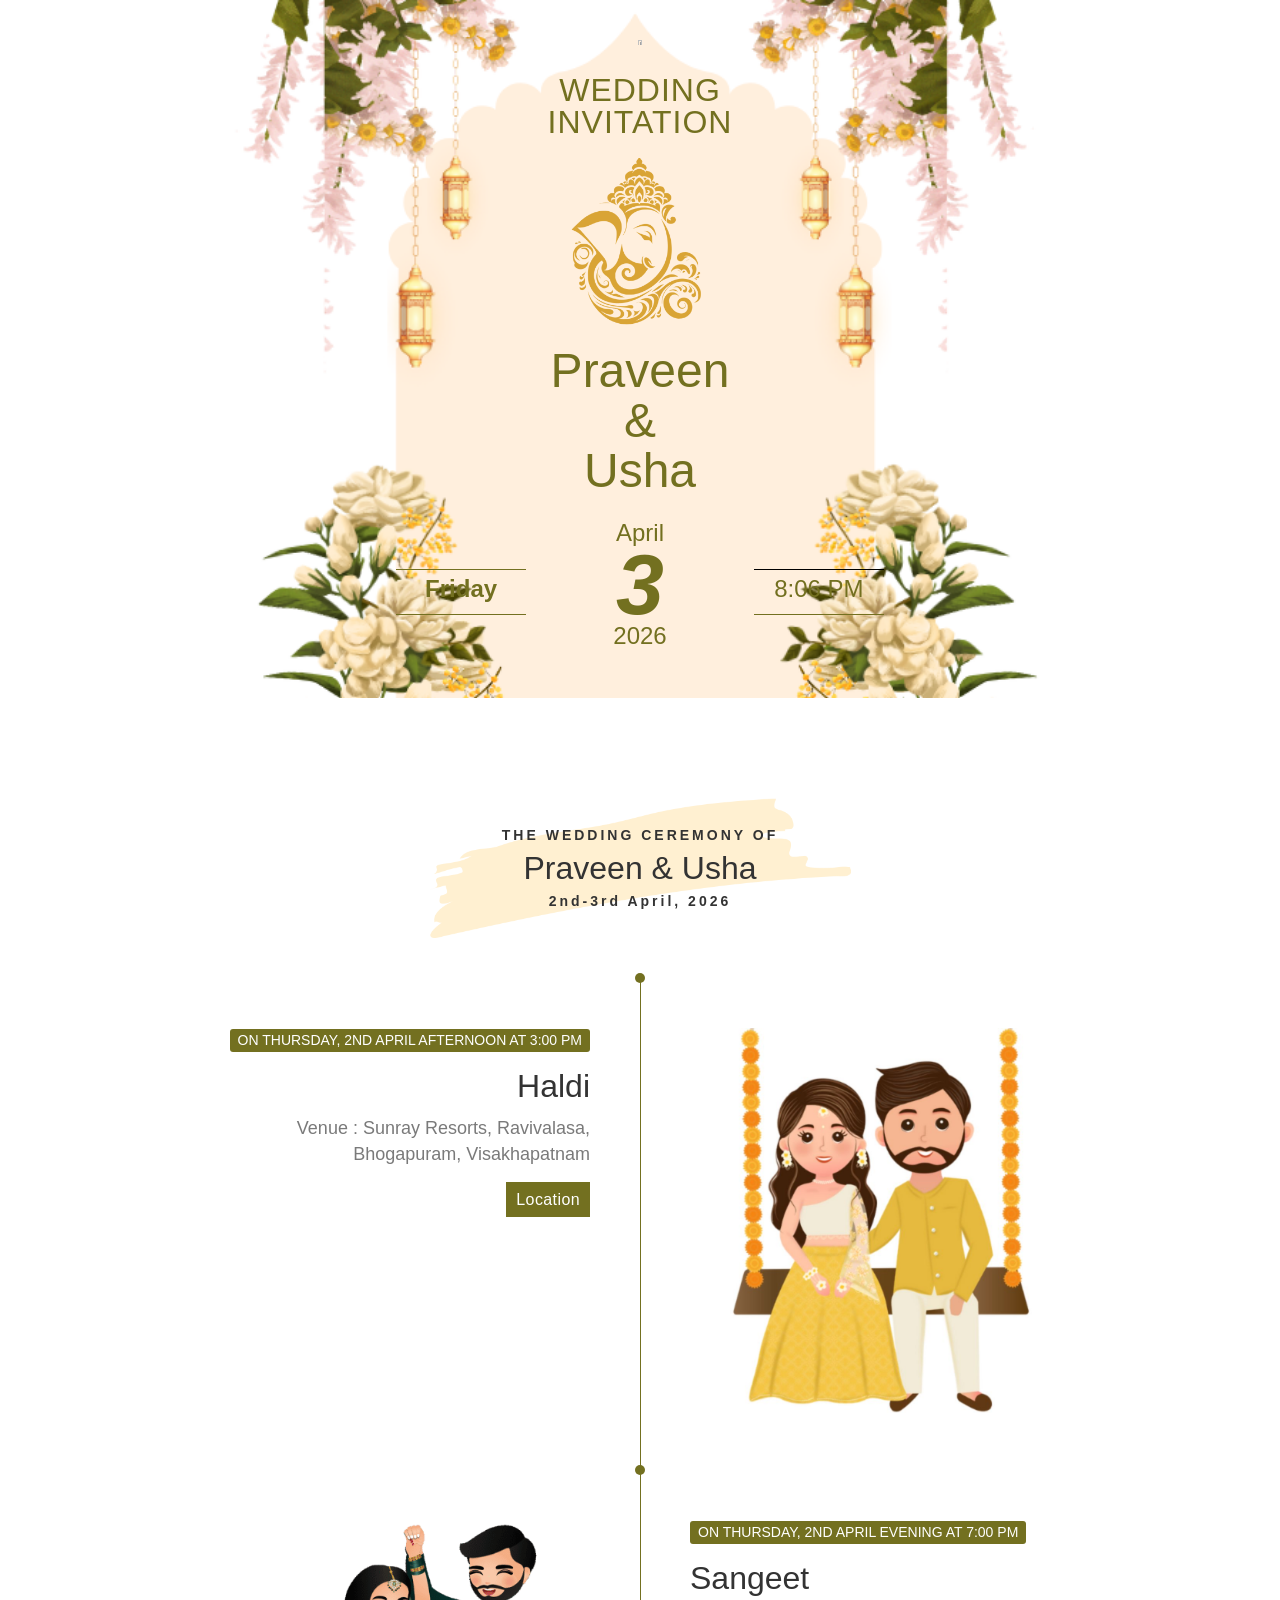
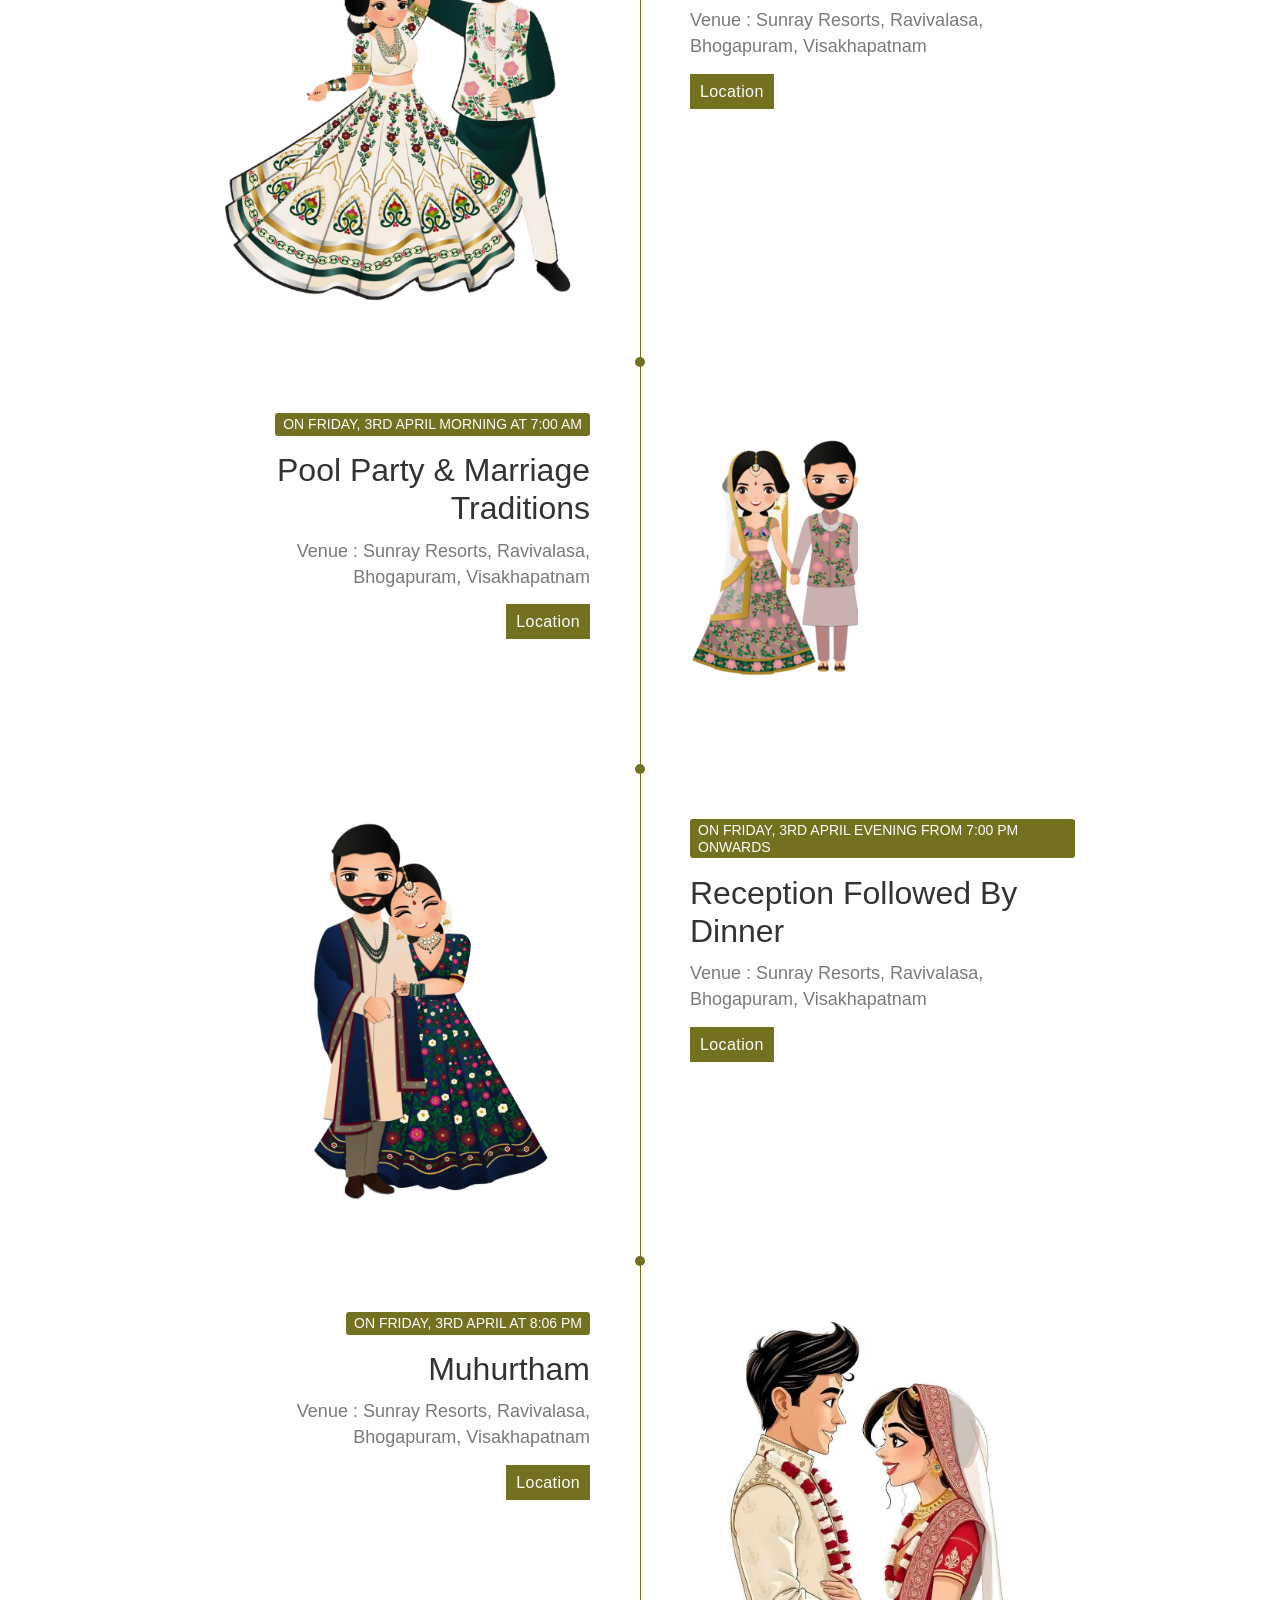
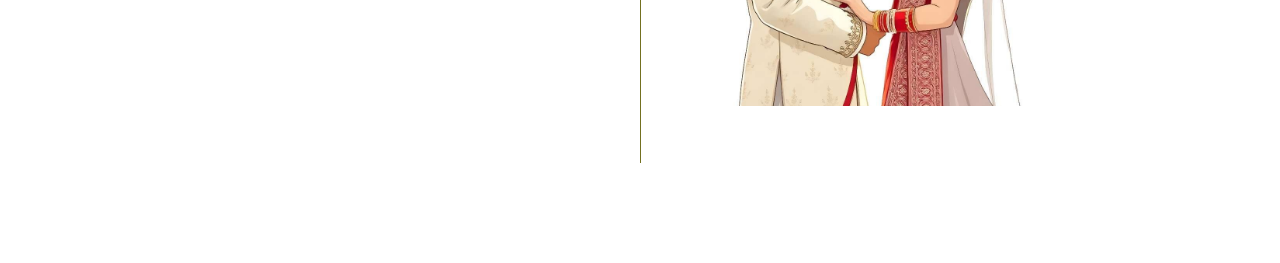
==== index.html @ f0ca7bca "removed header logo" ====
<!doctype html>
<html lang="en-US">
  <meta http-equiv="content-type" content="text/html;charset=UTF-8" />
  <head>
    <meta charset="UTF-8" />
    <title>Praveen & Usha Wedding Invitation &#8211; RJ</title>
    <meta name="robots" content="max-image-preview:large" />

    <style id="wp-img-auto-sizes-contain-inline-css">
      img:is([sizes="auto" i], [sizes^="auto," i]) {
        contain-intrinsic-size: 3000px 1500px;
      }
      /*# sourceURL=wp-img-auto-sizes-contain-inline-css */
    </style>
    <link
      rel="stylesheet"
      id="scap.flashblock-css"
      href="wp-content/plugins/compact-wp-audio-player/css/flashblockb34e.css?ver=6.9.4"
      media="all"
    />
    <link
      rel="stylesheet"
      id="scap.player-css"
      href="wp-content/plugins/compact-wp-audio-player/css/playerb34e.css?ver=6.9.4"
      media="all"
    />
    <link
      rel="stylesheet"
      id="ht_ctc_main_css-css"
      href="wp-content/plugins/click-to-chat-for-whatsapp/new/inc/assets/css/mainaa80.css?ver=4.27"
      media="all"
    />
    <link
      rel="stylesheet"
      id="jkit-elements-main-css"
      href="wp-content/plugins/jeg-elementor-kit/assets/css/elements/main8dc7.css?ver=2.6.13"
      media="all"
    />
    <style id="wp-emoji-styles-inline-css">
      img.wp-smiley,
      img.emoji {
        display: inline !important;
        border: none !important;
        box-shadow: none !important;
        height: 1em !important;
        width: 1em !important;
        margin: 0 0.07em !important;
        vertical-align: -0.1em !important;
        background: none !important;
        padding: 0 !important;
      }
      /*# sourceURL=wp-emoji-styles-inline-css */
    </style>
    <style id="classic-theme-styles-inline-css">
      /*! This file is auto-generated */
      .wp-block-button__link {
        color: #fff;
        background-color: #32373c;
        border-radius: 9999px;
        box-shadow: none;
        text-decoration: none;
        padding: calc(0.667em + 2px) calc(1.333em + 2px);
        font-size: 1.125em;
      }
      .wp-block-file__button {
        background: #32373c;
        color: #fff;
        text-decoration: none;
      }
      /*# sourceURL=/wp-includes/css/classic-themes.min.css */
    </style>
    <link
      rel="stylesheet"
      id="wc-blocks-style-css"
      href="wp-content/plugins/woocommerce/assets/client/blocks/wc-blocksf3aa.css?ver=wc-9.8.7"
      media="all"
    />

    <style id="global-styles-inline-css">
      :root {
        --wp--preset--aspect-ratio--square: 1;
        --wp--preset--aspect-ratio--4-3: 4/3;
        --wp--preset--aspect-ratio--3-4: 3/4;
        --wp--preset--aspect-ratio--3-2: 3/2;
        --wp--preset--aspect-ratio--2-3: 2/3;
        --wp--preset--aspect-ratio--16-9: 16/9;
        --wp--preset--aspect-ratio--9-16: 9/16;
        --wp--preset--color--black: #000000;
        --wp--preset--color--cyan-bluish-gray: #abb8c3;
        --wp--preset--color--white: #ffffff;
        --wp--preset--color--pale-pink: #f78da7;
        --wp--preset--color--vivid-red: #cf2e2e;
        --wp--preset--color--luminous-vivid-orange: #ff6900;
        --wp--preset--color--luminous-vivid-amber: #fcb900;
        --wp--preset--color--light-green-cyan: #7bdcb5;
        --wp--preset--color--vivid-green-cyan: #00d084;
        --wp--preset--color--pale-cyan-blue: #8ed1fc;
        --wp--preset--color--vivid-cyan-blue: #0693e3;
        --wp--preset--color--vivid-purple: #9b51e0;
        --wp--preset--gradient--vivid-cyan-blue-to-vivid-purple: linear-gradient(
          135deg,
          rgb(6, 147, 227) 0%,
          rgb(155, 81, 224) 100%
        );
        --wp--preset--gradient--light-green-cyan-to-vivid-green-cyan: linear-gradient(
          135deg,
          rgb(122, 220, 180) 0%,
          rgb(0, 208, 130) 100%
        );
        --wp--preset--gradient--luminous-vivid-amber-to-luminous-vivid-orange: linear-gradient(
          135deg,
          rgb(252, 185, 0) 0%,
          rgb(255, 105, 0) 100%
        );
        --wp--preset--gradient--luminous-vivid-orange-to-vivid-red: linear-gradient(
          135deg,
          rgb(255, 105, 0) 0%,
          rgb(207, 46, 46) 100%
        );
        --wp--preset--gradient--very-light-gray-to-cyan-bluish-gray: linear-gradient(
          135deg,
          rgb(238, 238, 238) 0%,
          rgb(169, 184, 195) 100%
        );
        --wp--preset--gradient--cool-to-warm-spectrum: linear-gradient(
          135deg,
          rgb(74, 234, 220) 0%,
          rgb(151, 120, 209) 20%,
          rgb(207, 42, 186) 40%,
          rgb(238, 44, 130) 60%,
          rgb(251, 105, 98) 80%,
          rgb(254, 248, 76) 100%
        );
        --wp--preset--gradient--blush-light-purple: linear-gradient(
          135deg,
          rgb(255, 206, 236) 0%,
          rgb(152, 150, 240) 100%
        );
        --wp--preset--gradient--blush-bordeaux: linear-gradient(
          135deg,
          rgb(254, 205, 165) 0%,
          rgb(254, 45, 45) 50%,
          rgb(107, 0, 62) 100%
        );
        --wp--preset--gradient--luminous-dusk: linear-gradient(
          135deg,
          rgb(255, 203, 112) 0%,
          rgb(199, 81, 192) 50%,
          rgb(65, 88, 208) 100%
        );
        --wp--preset--gradient--pale-ocean: linear-gradient(
          135deg,
          rgb(255, 245, 203) 0%,
          rgb(182, 227, 212) 50%,
          rgb(51, 167, 181) 100%
        );
        --wp--preset--gradient--electric-grass: linear-gradient(
          135deg,
          rgb(202, 248, 128) 0%,
          rgb(113, 206, 126) 100%
        );
        --wp--preset--gradient--midnight: linear-gradient(
          135deg,
          rgb(2, 3, 129) 0%,
          rgb(40, 116, 252) 100%
        );
        --wp--preset--font-size--small: 13px;
        --wp--preset--font-size--medium: 20px;
        --wp--preset--font-size--large: 36px;
        --wp--preset--font-size--x-large: 42px;
        --wp--preset--spacing--20: 0.44rem;
        --wp--preset--spacing--30: 0.67rem;
        --wp--preset--spacing--40: 1rem;
        --wp--preset--spacing--50: 1.5rem;
        --wp--preset--spacing--60: 2.25rem;
        --wp--preset--spacing--70: 3.38rem;
        --wp--preset--spacing--80: 5.06rem;
        --wp--preset--shadow--natural: 6px 6px 9px rgba(0, 0, 0, 0.2);
        --wp--preset--shadow--deep: 12px 12px 50px rgba(0, 0, 0, 0.4);
        --wp--preset--shadow--sharp: 6px 6px 0px rgba(0, 0, 0, 0.2);
        --wp--preset--shadow--outlined:
          6px 6px 0px -3px rgb(255, 255, 255), 6px 6px rgb(0, 0, 0);
        --wp--preset--shadow--crisp: 6px 6px 0px rgb(0, 0, 0);
      }
      :where(.is-layout-flex) {
        gap: 0.5em;
      }
      :where(.is-layout-grid) {
        gap: 0.5em;
      }
      body .is-layout-flex {
        display: flex;
      }
      .is-layout-flex {
        flex-wrap: wrap;
        align-items: center;
      }
      .is-layout-flex > :is(*, div) {
        margin: 0;
      }
      body .is-layout-grid {
        display: grid;
      }
      .is-layout-grid > :is(*, div) {
        margin: 0;
      }
      :where(.wp-block-columns.is-layout-flex) {
        gap: 2em;
      }
      :where(.wp-block-columns.is-layout-grid) {
        gap: 2em;
      }
      :where(.wp-block-post-template.is-layout-flex) {
        gap: 1.25em;
      }
      :where(.wp-block-post-template.is-layout-grid) {
        gap: 1.25em;
      }
      .has-black-color {
        color: var(--wp--preset--color--black) !important;
      }
      .has-cyan-bluish-gray-color {
        color: var(--wp--preset--color--cyan-bluish-gray) !important;
      }
      .has-white-color {
        color: var(--wp--preset--color--white) !important;
      }
      .has-pale-pink-color {
        color: var(--wp--preset--color--pale-pink) !important;
      }
      .has-vivid-red-color {
        color: var(--wp--preset--color--vivid-red) !important;
      }
      .has-luminous-vivid-orange-color {
        color: var(--wp--preset--color--luminous-vivid-orange) !important;
      }
      .has-luminous-vivid-amber-color {
        color: var(--wp--preset--color--luminous-vivid-amber) !important;
      }
      .has-light-green-cyan-color {
        color: var(--wp--preset--color--light-green-cyan) !important;
      }
      .has-vivid-green-cyan-color {
        color: var(--wp--preset--color--vivid-green-cyan) !important;
      }
      .has-pale-cyan-blue-color {
        color: var(--wp--preset--color--pale-cyan-blue) !important;
      }
      .has-vivid-cyan-blue-color {
        color: var(--wp--preset--color--vivid-cyan-blue) !important;
      }
      .has-vivid-purple-color {
        color: var(--wp--preset--color--vivid-purple) !important;
      }
      .has-black-background-color {
        background-color: var(--wp--preset--color--black) !important;
      }
      .has-cyan-bluish-gray-background-color {
        background-color: var(--wp--preset--color--cyan-bluish-gray) !important;
      }
      .has-white-background-color {
        background-color: var(--wp--preset--color--white) !important;
      }
      .has-pale-pink-background-color {
        background-color: var(--wp--preset--color--pale-pink) !important;
      }
      .has-vivid-red-background-color {
        background-color: var(--wp--preset--color--vivid-red) !important;
      }
      .has-luminous-vivid-orange-background-color {
        background-color: var(
          --wp--preset--color--luminous-vivid-orange
        ) !important;
      }
      .has-luminous-vivid-amber-background-color {
        background-color: var(
          --wp--preset--color--luminous-vivid-amber
        ) !important;
      }
      .has-light-green-cyan-background-color {
        background-color: var(--wp--preset--color--light-green-cyan) !important;
      }
      .has-vivid-green-cyan-background-color {
        background-color: var(--wp--preset--color--vivid-green-cyan) !important;
      }
      .has-pale-cyan-blue-background-color {
        background-color: var(--wp--preset--color--pale-cyan-blue) !important;
      }
      .has-vivid-cyan-blue-background-color {
        background-color: var(--wp--preset--color--vivid-cyan-blue) !important;
      }
      .has-vivid-purple-background-color {
        background-color: var(--wp--preset--color--vivid-purple) !important;
      }
      .has-black-border-color {
        border-color: var(--wp--preset--color--black) !important;
      }
      .has-cyan-bluish-gray-border-color {
        border-color: var(--wp--preset--color--cyan-bluish-gray) !important;
      }
      .has-white-border-color {
        border-color: var(--wp--preset--color--white) !important;
      }
      .has-pale-pink-border-color {
        border-color: var(--wp--preset--color--pale-pink) !important;
      }
      .has-vivid-red-border-color {
        border-color: var(--wp--preset--color--vivid-red) !important;
      }
      .has-luminous-vivid-orange-border-color {
        border-color: var(
          --wp--preset--color--luminous-vivid-orange
        ) !important;
      }
      .has-luminous-vivid-amber-border-color {
        border-color: var(--wp--preset--color--luminous-vivid-amber) !important;
      }
      .has-light-green-cyan-border-color {
        border-color: var(--wp--preset--color--light-green-cyan) !important;
      }
      .has-vivid-green-cyan-border-color {
        border-color: var(--wp--preset--color--vivid-green-cyan) !important;
      }
      .has-pale-cyan-blue-border-color {
        border-color: var(--wp--preset--color--pale-cyan-blue) !important;
      }
      .has-vivid-cyan-blue-border-color {
        border-color: var(--wp--preset--color--vivid-cyan-blue) !important;
      }
      .has-vivid-purple-border-color {
        border-color: var(--wp--preset--color--vivid-purple) !important;
      }
      .has-vivid-cyan-blue-to-vivid-purple-gradient-background {
        background: var(
          --wp--preset--gradient--vivid-cyan-blue-to-vivid-purple
        ) !important;
      }
      .has-light-green-cyan-to-vivid-green-cyan-gradient-background {
        background: var(
          --wp--preset--gradient--light-green-cyan-to-vivid-green-cyan
        ) !important;
      }
      .has-luminous-vivid-amber-to-luminous-vivid-orange-gradient-background {
        background: var(
          --wp--preset--gradient--luminous-vivid-amber-to-luminous-vivid-orange
        ) !important;
      }
      .has-luminous-vivid-orange-to-vivid-red-gradient-background {
        background: var(
          --wp--preset--gradient--luminous-vivid-orange-to-vivid-red
        ) !important;
      }
      .has-very-light-gray-to-cyan-bluish-gray-gradient-background {
        background: var(
          --wp--preset--gradient--very-light-gray-to-cyan-bluish-gray
        ) !important;
      }
      .has-cool-to-warm-spectrum-gradient-background {
        background: var(
          --wp--preset--gradient--cool-to-warm-spectrum
        ) !important;
      }
      .has-blush-light-purple-gradient-background {
        background: var(--wp--preset--gradient--blush-light-purple) !important;
      }
      .has-blush-bordeaux-gradient-background {
        background: var(--wp--preset--gradient--blush-bordeaux) !important;
      }
      .has-luminous-dusk-gradient-background {
        background: var(--wp--preset--gradient--luminous-dusk) !important;
      }
      .has-pale-ocean-gradient-background {
        background: var(--wp--preset--gradient--pale-ocean) !important;
      }
      .has-electric-grass-gradient-background {
        background: var(--wp--preset--gradient--electric-grass) !important;
      }
      .has-midnight-gradient-background {
        background: var(--wp--preset--gradient--midnight) !important;
      }
      .has-small-font-size {
        font-size: var(--wp--preset--font-size--small) !important;
      }
      .has-medium-font-size {
        font-size: var(--wp--preset--font-size--medium) !important;
      }
      .has-large-font-size {
        font-size: var(--wp--preset--font-size--large) !important;
      }
      .has-x-large-font-size {
        font-size: var(--wp--preset--font-size--x-large) !important;
      }
      /*# sourceURL=global-styles-inline-css */
    </style>

    <link
      rel="stylesheet"
      id="niche-frame-css"
      href="wp-content/plugins/events-addon-for-elementor/assets/css/niche-frame5152.css?ver=1.0"
      media="all"
    />
    <link
      rel="stylesheet"
      id="font-awesome-css"
      href="wp-content/plugins/elementor/assets/lib/font-awesome/css/font-awesome.min1849.css?ver=4.7.0"
      media="all"
    />
    <link
      rel="stylesheet"
      id="animate-css"
      href="wp-content/plugins/events-addon-for-elementor/assets/css/animate.minf3df.css?ver=3.7.2"
      media="all"
    />
    <link
      rel="stylesheet"
      id="themify-icons-css"
      href="wp-content/plugins/events-addon-for-elementor/assets/css/themify-icons.min8a54.css?ver=1.0.0"
      media="all"
    />
    <link
      rel="stylesheet"
      id="linea-css"
      href="wp-content/plugins/events-addon-for-elementor/assets/css/linea.min8a54.css?ver=1.0.0"
      media="all"
    />
    <link
      rel="stylesheet"
      id="magnific-popup-css"
      href="wp-content/plugins/events-addon-for-elementor/assets/css/magnific-popup.min5152.css?ver=1.0"
      media="all"
    />
    <link
      rel="stylesheet"
      id="owl-carousel-css"
      href="wp-content/plugins/events-addon-for-elementor/assets/css/owl.carousel.min531b.css?ver=2.3.4"
      media="all"
    />
    <link
      rel="stylesheet"
      id="juxtapose-css"
      href="wp-content/plugins/events-addon-for-elementor/assets/css/juxtapose5152.css?ver=1.0"
      media="all"
    />
    <link
      rel="stylesheet"
      id="naevents-styles-css"
      href="wp-content/plugins/events-addon-for-elementor/assets/css/stylesef6d.css?ver=1.8.2"
      media="all"
    />
    <link
      rel="stylesheet"
      id="naevents-responsive-css"
      href="wp-content/plugins/events-addon-for-elementor/assets/css/responsiveef6d.css?ver=1.8.2"
      media="all"
    />
    <link
      rel="stylesheet"
      id="woocommerce-layout-css"
      href="wp-content/plugins/woocommerce/assets/css/woocommerce-layout5c8b.css?ver=9.8.7"
      media="all"
    />
    <link
      rel="stylesheet"
      id="woocommerce-smallscreen-css"
      href="wp-content/plugins/woocommerce/assets/css/woocommerce-smallscreen5c8b.css?ver=9.8.7"
      media="only screen and (max-width: 768px)"
    />
    <link
      rel="stylesheet"
      id="woocommerce-general-css"
      href="wp-content/plugins/woocommerce/assets/css/woocommerce5c8b.css?ver=9.8.7"
      media="all"
    />
    <style id="woocommerce-inline-inline-css">
      .woocommerce form .form-row .required {
        visibility: visible;
      }
      /*# sourceURL=woocommerce-inline-inline-css */
    </style>
    <link
      rel="stylesheet"
      id="brands-styles-css"
      href="wp-content/plugins/woocommerce/assets/css/brands5c8b.css?ver=9.8.7"
      media="all"
    />
    <link
      rel="stylesheet"
      id="elementor-icons-css"
      href="wp-content/plugins/elementor/assets/lib/eicons/css/elementor-icons.minf531.css?ver=5.40.0"
      media="all"
    />
    <link
      rel="stylesheet"
      id="elementor-frontend-css"
      href="wp-content/plugins/elementor/assets/css/frontend.mine4fa.css?ver=3.29.1"
      media="all"
    />
    <link
      rel="stylesheet"
      id="elementor-post-291-css"
      href="wp-content/uploads/elementor/css/post-2913fa3.css?ver=1754987337"
      media="all"
    />
    <link
      rel="stylesheet"
      id="font-awesome-5-all-css"
      href="wp-content/plugins/elementor/assets/lib/font-awesome/css/all.mine4fa.css?ver=3.29.1"
      media="all"
    />
    <link
      rel="stylesheet"
      id="font-awesome-4-shim-css"
      href="wp-content/plugins/elementor/assets/lib/font-awesome/css/v4-shims.mine4fa.css?ver=3.29.1"
      media="all"
    />
    <link
      rel="stylesheet"
      id="widget-image-css"
      href="wp-content/plugins/elementor/assets/css/widget-image.mine4fa.css?ver=3.29.1"
      media="all"
    />
    <link
      rel="stylesheet"
      id="widget-heading-css"
      href="wp-content/plugins/elementor/assets/css/widget-heading.mine4fa.css?ver=3.29.1"
      media="all"
    />
    <link
      rel="stylesheet"
      id="widget-divider-css"
      href="wp-content/plugins/elementor/assets/css/widget-divider.mine4fa.css?ver=3.29.1"
      media="all"
    />
    <link
      rel="stylesheet"
      id="e-animation-fadeInUp-css"
      href="wp-content/plugins/elementor/assets/lib/animations/styles/fadeInUp.mine4fa.css?ver=3.29.1"
      media="all"
    />
    <link
      rel="stylesheet"
      id="widget-video-css"
      href="wp-content/plugins/elementor/assets/css/widget-video.mine4fa.css?ver=3.29.1"
      media="all"
    />
    <link
      rel="stylesheet"
      id="widget-countdown-css"
      href="wp-content/plugins/elementor-pro/assets/css/widget-countdown.min9e35.css?ver=3.26.2"
      media="all"
    />
    <link
      rel="stylesheet"
      id="widget-social-icons-css"
      href="wp-content/plugins/elementor/assets/css/widget-social-icons.mine4fa.css?ver=3.29.1"
      media="all"
    />
    <link
      rel="stylesheet"
      id="e-apple-webkit-css"
      href="wp-content/plugins/elementor/assets/css/conditionals/apple-webkit.mine4fa.css?ver=3.29.1"
      media="all"
    />
    <link
      rel="stylesheet"
      id="elementor-post-9775-css"
      href="wp-content/uploads/elementor/css/post-97752f6f.css?ver=1773449147"
      media="all"
    />
    <link
      rel="stylesheet"
      id="hello-elementor-css"
      href="wp-content/themes/hello-elementor/style.min5b0a.css?ver=2.9.0"
      media="all"
    />
    <link
      rel="stylesheet"
      id="hello-elementor-theme-style-css"
      href="wp-content/themes/hello-elementor/theme.min5b0a.css?ver=2.9.0"
      media="all"
    />
    <link
      rel="stylesheet"
      id="ekit-widget-styles-css"
      href="wp-content/plugins/elementskit-lite/widgets/init/assets/css/widget-styles1aae.css?ver=3.5.3"
      media="all"
    />
    <link
      rel="stylesheet"
      id="ekit-responsive-css"
      href="wp-content/plugins/elementskit-lite/widgets/init/assets/css/responsive1aae.css?ver=3.5.3"
      media="all"
    />
    <link
      rel="stylesheet"
      id="elementor-gf-local-roboto-css"
      href="wp-content/uploads/elementor/google-fonts/css/robotod2d9.css?ver=1754372478"
      media="all"
    />
    <link
      rel="stylesheet"
      id="elementor-gf-local-robotoslab-css"
      href="wp-content/uploads/elementor/google-fonts/css/robotoslab9fc4.css?ver=1754372480"
      media="all"
    />
    <link
      rel="stylesheet"
      id="elementor-gf-local-poppins-css"
      href="wp-content/uploads/elementor/google-fonts/css/poppins0d69.css?ver=1754372483"
      media="all"
    />
    <link
      rel="stylesheet"
      id="elementor-gf-local-alice-css"
      href="wp-content/uploads/elementor/google-fonts/css/aliceb167.css?ver=1754373072"
      media="all"
    />
    <link
      rel="stylesheet"
      id="elementor-gf-local-alexbrush-css"
      href="wp-content/uploads/elementor/google-fonts/css/alexbrush2870.css?ver=1754372486"
      media="all"
    />
    <link
      rel="stylesheet"
      id="elementor-gf-local-ebgaramond-css"
      href="wp-content/uploads/elementor/google-fonts/css/ebgaramond2870.css?ver=1754372486"
      media="all"
    />
    <link
      rel="stylesheet"
      id="elementor-icons-shared-0-css"
      href="wp-content/plugins/elementor/assets/lib/font-awesome/css/fontawesome.min52d5.css?ver=5.15.3"
      media="all"
    />
    <link
      rel="stylesheet"
      id="elementor-icons-fa-solid-css"
      href="wp-content/plugins/elementor/assets/lib/font-awesome/css/solid.min52d5.css?ver=5.15.3"
      media="all"
    />
    <link
      rel="stylesheet"
      id="elementor-icons-fa-brands-css"
      href="wp-content/plugins/elementor/assets/lib/font-awesome/css/brands.min52d5.css?ver=5.15.3"
      media="all"
    />
    <script
      src="wp-content/plugins/compact-wp-audio-player/js/soundmanager2-nodebug-jsminb34e.js?ver=6.9.4"
      id="scap.soundmanager2-js"
    ></script>
    <script id="jquery-core-js-extra">
      var pysFacebookRest = {
        restApiUrl: "https://olbum.in/wp-json/pys-facebook/v1/event",
        debug: "",
      };
      //# sourceURL=jquery-core-js-extra
    </script>
    <script
      src="wp-includes/js/jquery/jquery.minf43b.js?ver=3.7.1"
      id="jquery-core-js"
    ></script>
    <script
      src="wp-includes/js/jquery/jquery-migrate.min5589.js?ver=3.4.1"
      id="jquery-migrate-js"
    ></script>
    <script
      src="wp-content/plugins/woocommerce/assets/js/jquery-blockui/jquery.blockUI.minb274.js?ver=2.7.0-wc.9.8.7"
      id="jquery-blockui-js"
      defer
      data-wp-strategy="defer"
    ></script>
    <script id="wc-add-to-cart-js-extra">
      var wc_add_to_cart_params = {
        ajax_url: "/wp-admin/admin-ajax.php",
        wc_ajax_url: "/?wc-ajax=%%endpoint%%",
        i18n_view_cart: "View cart",
        cart_url: "https://olbum.in/cart/",
        is_cart: "",
        cart_redirect_after_add: "no",
      };
      //# sourceURL=wc-add-to-cart-js-extra
    </script>
    <script
      src="wp-content/plugins/woocommerce/assets/js/frontend/add-to-cart.min5c8b.js?ver=9.8.7"
      id="wc-add-to-cart-js"
      defer
      data-wp-strategy="defer"
    ></script>
    <script
      src="wp-content/plugins/woocommerce/assets/js/js-cookie/js.cookie.min1b05.js?ver=2.1.4-wc.9.8.7"
      id="js-cookie-js"
      defer
      data-wp-strategy="defer"
    ></script>
    <script id="woocommerce-js-extra">
      var woocommerce_params = {
        ajax_url: "/wp-admin/admin-ajax.php",
        wc_ajax_url: "/?wc-ajax=%%endpoint%%",
        i18n_password_show: "Show password",
        i18n_password_hide: "Hide password",
      };
      //# sourceURL=woocommerce-js-extra
    </script>
    <script
      src="wp-content/plugins/woocommerce/assets/js/frontend/woocommerce.min5c8b.js?ver=9.8.7"
      id="woocommerce-js"
      defer
      data-wp-strategy="defer"
    ></script>
    <script
      src="wp-content/plugins/elementor/assets/lib/font-awesome/js/v4-shims.mine4fa.js?ver=3.29.1"
      id="font-awesome-4-shim-js"
    ></script>
    <script
      src="wp-content/plugins/pixelyoursite/dist/scripts/jquery.bind-first-0.2.3.minb34e.js?ver=6.9.4"
      id="jquery-bind-first-js"
    ></script>
    <script
      src="wp-content/plugins/pixelyoursite/dist/scripts/js.cookie-2.1.3.min4c71.js?ver=2.1.3"
      id="js-cookie-pys-js"
    ></script>
    <script
      src="wp-content/plugins/pixelyoursite/dist/scripts/tld.min254d.js?ver=2.3.1"
      id="js-tld-js"
    ></script>
    <script id="pys-js-extra">
      var pysOptions = {
        staticEvents: {
          facebook: {
            init_event: [
              {
                delay: 0,
                type: "static",
                ajaxFire: false,
                name: "PageView",
                pixelIds: ["350023767545874"],
                eventID: "dc5a618f-e887-4f94-bd99-18b256752215",
                params: {
                  page_title: "Demo 1 Invitation",
                  post_type: "page",
                  post_id: 9775,
                  plugin: "PixelYourSite",
                  user_role: "guest",
                  event_url: "olbum.in/demo-1-invitation-2/",
                },
                e_id: "init_event",
                ids: [],
                hasTimeWindow: false,
                timeWindow: 0,
                woo_order: "",
                edd_order: "",
              },
            ],
          },
        },
        dynamicEvents: [],
        triggerEvents: [],
        triggerEventTypes: [],
        facebook: {
          pixelIds: ["350023767545874"],
          advancedMatching: [],
          advancedMatchingEnabled: true,
          removeMetadata: true,
          wooVariableAsSimple: false,
          serverApiEnabled: true,
          wooCRSendFromServer: false,
          send_external_id: null,
          enabled_medical: false,
          do_not_track_medical_param: [
            "event_url",
            "post_title",
            "page_title",
            "landing_page",
            "content_name",
            "categories",
            "category_name",
            "tags",
          ],
          meta_ldu: false,
        },
        ga: {
          trackingIds: ["G-50W1KFQ853"],
          commentEventEnabled: true,
          downloadEnabled: true,
          formEventEnabled: true,
          crossDomainEnabled: false,
          crossDomainAcceptIncoming: false,
          crossDomainDomains: [],
          isDebugEnabled: [],
          serverContainerUrls: {
            "G-50W1KFQ853": {
              enable_server_container: "",
              server_container_url: "",
              transport_url: "",
            },
          },
          additionalConfig: {
            "G-50W1KFQ853": { first_party_collection: true },
          },
          disableAdvertisingFeatures: false,
          disableAdvertisingPersonalization: false,
          wooVariableAsSimple: true,
          custom_page_view_event: false,
        },
        gtm: {
          trackingIds: ["GTM-PNX46JZC"],
          gtm_dataLayer_name: "dataLayer",
          gtm_container_domain: "www.googletagmanager.com",
          gtm_container_identifier: "gtm",
          gtm_auth: "",
          gtm_preview: "",
          gtm_just_data_layer: false,
          check_list: "disabled",
          check_list_contain: [],
          wooVariableAsSimple: false,
        },
        debug: "",
        siteUrl: "https://olbum.in",
        ajaxUrl: "https://olbum.in/wp-admin/admin-ajax.php",
        ajax_event: "56fa5b4b33",
        enable_remove_download_url_param: "1",
        cookie_duration: "7",
        last_visit_duration: "60",
        enable_success_send_form: "",
        ajaxForServerEvent: "1",
        ajaxForServerStaticEvent: "1",
        useSendBeacon: "1",
        send_external_id: "1",
        external_id_expire: "180",
        track_cookie_for_subdomains: "1",
        google_consent_mode: "1",
        gdpr: {
          ajax_enabled: false,
          all_disabled_by_api: false,
          facebook_disabled_by_api: false,
          analytics_disabled_by_api: false,
          google_ads_disabled_by_api: false,
          pinterest_disabled_by_api: false,
          bing_disabled_by_api: false,
          externalID_disabled_by_api: false,
          facebook_prior_consent_enabled: true,
          analytics_prior_consent_enabled: true,
          google_ads_prior_consent_enabled: null,
          pinterest_prior_consent_enabled: true,
          bing_prior_consent_enabled: true,
          cookiebot_integration_enabled: false,
          cookiebot_facebook_consent_category: "marketing",
          cookiebot_analytics_consent_category: "statistics",
          cookiebot_tiktok_consent_category: "marketing",
          cookiebot_google_ads_consent_category: "marketing",
          cookiebot_pinterest_consent_category: "marketing",
          cookiebot_bing_consent_category: "marketing",
          consent_magic_integration_enabled: false,
          real_cookie_banner_integration_enabled: false,
          cookie_notice_integration_enabled: false,
          cookie_law_info_integration_enabled: false,
          analytics_storage: { enabled: true, value: "granted", filter: false },
          ad_storage: { enabled: true, value: "granted", filter: false },
          ad_user_data: { enabled: true, value: "granted", filter: false },
          ad_personalization: {
            enabled: true,
            value: "granted",
            filter: false,
          },
        },
        cookie: {
          disabled_all_cookie: false,
          disabled_start_session_cookie: false,
          disabled_advanced_form_data_cookie: false,
          disabled_landing_page_cookie: false,
          disabled_first_visit_cookie: false,
          disabled_trafficsource_cookie: false,
          disabled_utmTerms_cookie: false,
          disabled_utmId_cookie: false,
        },
        tracking_analytics: {
          TrafficSource: "direct",
          TrafficLanding:
            "https://olbum.in/dr-yamini-priyanka-dr-rajesh-wedding-invitation/",
          TrafficUtms: [],
          TrafficUtmsId: [],
        },
        GATags: {
          ga_datalayer_type: "default",
          ga_datalayer_name: "dataLayerPYS",
        },
        woo: {
          enabled: true,
          enabled_save_data_to_orders: true,
          addToCartOnButtonEnabled: true,
          addToCartOnButtonValueEnabled: true,
          addToCartOnButtonValueOption: "price",
          singleProductId: null,
          removeFromCartSelector: "form.woocommerce-cart-form .remove",
          addToCartCatchMethod: "add_cart_hook",
          is_order_received_page: false,
          containOrderId: false,
        },
        edd: { enabled: false },
        cache_bypass: "1773474659",
      };
      //# sourceURL=pys-js-extra
    </script>
    <script
      src="wp-content/plugins/pixelyoursite/dist/scripts/public466b.js?ver=11.1.3"
      id="pys-js"
    ></script>

    <!-- End Google tag (gtag.js) snippet added by Site Kit -->
    <link rel="https://api.w.org/" href="https://olbum.in/wp-json/" />
    <link
      rel="alternate"
      title="JSON"
      type="application/json"
      href="https://olbum.in/wp-json/wp/v2/pages/9775"
    />
    <link
      rel="EditURI"
      type="application/rsd+xml"
      title="RSD"
      href="https://olbum.in/xmlrpc.php?rsd"
    />
    <meta name="generator" content="WordPress 6.9.4" />
    <meta name="generator" content="WooCommerce 9.8.7" />
    <link rel="canonical" href="index.html" />
    <link rel="shortlink" href="https://olbum.in/?p=9775" />
    <meta name="generator" content="Site Kit by Google 1.144.0" />
    <noscript
      ><style>
        .woocommerce-product-gallery {
          opacity: 1 !important;
        }
      </style></noscript
    >
    <meta
      name="generator"
      content="Elementor 3.29.1; features: additional_custom_breakpoints, e_local_google_fonts; settings: css_print_method-external, google_font-enabled, font_display-auto"
    />
    <meta
      name="google-site-verification"
      content="p4FW68Ovx2PxLA3xlpNPi9ZTMiBh5cV2GEs0aCoObWk"
    />
    <style>
      .e-con.e-parent:nth-of-type(n + 4):not(.e-lazyloaded):not(.e-no-lazyload),
      .e-con.e-parent:nth-of-type(n + 4):not(.e-lazyloaded):not(.e-no-lazyload)
        * {
        background-image: none !important;
      }
      @media screen and (max-height: 1024px) {
        .e-con.e-parent:nth-of-type(n + 3):not(.e-lazyloaded):not(
            .e-no-lazyload
          ),
        .e-con.e-parent:nth-of-type(n + 3):not(.e-lazyloaded):not(
            .e-no-lazyload
          )
          * {
          background-image: none !important;
        }
      }
      @media screen and (max-height: 640px) {
        .e-con.e-parent:nth-of-type(n + 2):not(.e-lazyloaded):not(
            .e-no-lazyload
          ),
        .e-con.e-parent:nth-of-type(n + 2):not(.e-lazyloaded):not(
            .e-no-lazyload
          )
          * {
          background-image: none !important;
        }
      }
    </style>
    <!-- <link
      rel="icon"
      href="wp-content/uploads/2021/03/Fb-Logo-1-257x300-removebg-preview-e1616732898544-150x150.png"
      sizes="32x32"
    /> -->
    <!-- <link
      rel="icon"
      href="wp-content/uploads/2021/03/Fb-Logo-1-257x300-removebg-preview-e1616732898544.png"
      sizes="192x192"
    /> -->
    <!-- <link
      rel="apple-touch-icon"
      href="wp-content/uploads/2021/03/Fb-Logo-1-257x300-removebg-preview-e1616732898544.png"
    /> -->
    <!-- <meta
      name="msapplication-TileImage"
      content="https://olbum.in/wp-content/uploads/2021/03/Fb-Logo-1-257x300-removebg-preview-e1616732898544.png"
    /> -->
    <style id="wp-custom-css">
      .wcf-embed-checkout-form-two-step
        .wcf-embed-checkout-form-nav-btns
        .wcf-next-button:hover {
        color: #ffffff;
        background-color: #417505;
        border-color: #417505;
      }
    </style>
    <meta
      name="viewport"
      content="width=device-width, initial-scale=1.0, viewport-fit=cover"
    />
    <link
      rel="stylesheet"
      id="jeg-dynamic-style-css"
      href="wp-content/plugins/jeg-elementor-kit/lib/jeg-framework/assets/css/jeg-dynamic-styles6f3e.css?ver=1.3.0"
      media="all"
    />
    <link
      rel="stylesheet"
      id="elementor-icons-ekiticons-css"
      href="wp-content/plugins/elementskit-lite/modules/elementskit-icon-pack/assets/css/ekiticons1aae.css?ver=3.5.3"
      media="all"
    />
    <link
      rel="stylesheet"
      id="e-sticky-css"
      href="wp-content/plugins/elementor-pro/assets/css/modules/sticky.min9e35.css?ver=3.26.2"
      media="all"
    />
  </head>
  <body
    class="wp-singular page-template page-template-elementor_canvas page page-id-9775 wp-custom-logo wp-theme-hello-elementor theme-hello-elementor woocommerce-no-js jkit-color-scheme elementor-default elementor-template-canvas elementor-kit-291 elementor-page elementor-page-9775"
  >
    <div
      data-elementor-type="wp-page"
      data-elementor-id="9775"
      class="elementor elementor-9775"
      data-elementor-post-type="page"
    >
      <div
        class="elementor-element elementor-element-7e350a6 e-flex e-con-boxed e-con e-parent"
        data-id="7e350a6"
        data-element_type="container"
        data-settings='{"background_background":"classic"}'
      >
        <div class="e-con-inner">
          <div
            class="elementor-element elementor-element-b358e4f e-con-full e-flex e-con e-child"
            data-id="b358e4f"
            data-element_type="container"
          >
            <div
              class="elementor-element elementor-element-01787df e-con-full e-flex e-con e-child"
              data-id="01787df"
              data-element_type="container"
              data-settings='{"background_background":"classic"}'
            >
              <div
                class="elementor-element elementor-element-f43d936 elementor-widget elementor-widget-image"
                data-id="f43d936"
                data-element_type="widget"
                data-widget_type="image.default"
              >
                <div class="elementor-widget-container">
                  <img
                    fetchpriority="high"
                    decoding="async"
                    width="500"
                    height="500"
                    src="wp-content/uploads/2023/11/Untitled-design-2023-11-09T100506.114.png"
                    class="attachment-large size-large wp-image-4427"
                    alt=""
                    srcset="
                      https://olbum.in/wp-content/uploads/2023/11/Untitled-design-2023-11-09T100506.114.png         500w,
                      https://olbum.in/wp-content/uploads/2023/11/Untitled-design-2023-11-09T100506.114-300x300.png 300w,
                      https://olbum.in/wp-content/uploads/2023/11/Untitled-design-2023-11-09T100506.114-100x100.png 100w,
                      https://olbum.in/wp-content/uploads/2023/11/Untitled-design-2023-11-09T100506.114-150x150.png 150w
                    "
                    sizes="(max-width: 500px) 100vw, 500px"
                  />
                </div>
              </div>
              <div
                class="elementor-element elementor-element-37ee1d3 elementor-widget elementor-widget-heading"
                data-id="37ee1d3"
                data-element_type="widget"
                data-widget_type="heading.default"
              >
                <div class="elementor-widget-container">
                  <h2 class="elementor-heading-title elementor-size-default">
                    WEDDING<br />
                    INVITATION
                  </h2>
                </div>
              </div>
              <div
                class="elementor-element elementor-element-e5e340e elementor-widget elementor-widget-image"
                data-id="e5e340e"
                data-element_type="widget"
                data-widget_type="image.default"
              >
                <div class="elementor-widget-container">
                  <img
                    decoding="async"
                    src="wp-content/uploads/elementor/thumbs/Gold-and-Beige-Elegant-Indian-Wedding-Invitation-5-e1752829901600-r8xmbx6a1x6rg0k93oqzk5gescw7iscgg116i0ec8g.png"
                    title="Gold and Beige Elegant Indian Wedding Invitation (5)"
                    alt="Gold and Beige Elegant Indian Wedding Invitation (5)"
                    loading="lazy"
                  />
                </div>
              </div>
              <div
                class="elementor-element elementor-element-acc0210 elementor-widget elementor-widget-heading"
                data-id="acc0210"
                data-element_type="widget"
                data-widget_type="heading.default"
              >
                <div class="elementor-widget-container">
                  <h2 class="elementor-heading-title elementor-size-default" >
                    Praveen <br />
                    &amp; <br />Usha
                  </h2>
                </div>
              </div>
              <div
                class="elementor-element elementor-element-ab591ef e-con-full e-flex e-con e-child"
                data-id="ab591ef"
                data-element_type="container"
              >
                <div
                  class="elementor-element elementor-element-96cff8d e-con-full e-flex e-con e-child"
                  data-id="96cff8d"
                  data-element_type="container"
                >
                  <div
                    class="elementor-element elementor-element-db6aa40 elementor-widget-divider--view-line elementor-widget elementor-widget-divider"
                    data-id="db6aa40"
                    data-element_type="widget"
                    data-widget_type="divider.default"
                  >
                    <div class="elementor-widget-container">
                      <div class="elementor-divider">
                        <span class="elementor-divider-separator"> </span>
                      </div>
                    </div>
                  </div>
                  <div
                    class="elementor-element elementor-element-332543a elementor-widget elementor-widget-heading"
                    data-id="332543a"
                    data-element_type="widget"
                    data-widget_type="heading.default"
                  >
                    <div class="elementor-widget-container">
                      <h4
                        class="elementor-heading-title elementor-size-default"
                      >
                        Friday
                      </h4>
                    </div>
                  </div>
                  <div
                    class="elementor-element elementor-element-6310909 elementor-widget-divider--view-line elementor-widget elementor-widget-divider"
                    data-id="6310909"
                    data-element_type="widget"
                    data-widget_type="divider.default"
                  >
                    <div class="elementor-widget-container">
                      <div class="elementor-divider">
                        <span class="elementor-divider-separator"> </span>
                      </div>
                    </div>
                  </div>
                </div>
                <div
                  class="elementor-element elementor-element-d7d711a e-con-full e-flex e-con e-child"
                  data-id="d7d711a"
                  data-element_type="container"
                >
                  <div
                    class="elementor-element elementor-element-3ec5b63 elementor-widget elementor-widget-heading"
                    data-id="3ec5b63"
                    data-element_type="widget"
                    data-widget_type="heading.default"
                  >
                    <div class="elementor-widget-container">
                      <h4
                        class="elementor-heading-title elementor-size-default"
                      >
                        April
                      </h4>
                    </div>
                  </div>
                  <div
                    class="elementor-element elementor-element-d11c47f elementor-widget elementor-widget-heading"
                    data-id="d11c47f"
                    data-element_type="widget"
                    data-widget_type="heading.default"
                  >
                    <div class="elementor-widget-container">
                      <h2
                        class="elementor-heading-title elementor-size-default"
                      >
                        3
                      </h2>
                    </div>
                  </div>
                  <div
                    class="elementor-element elementor-element-3cc4be3 elementor-widget elementor-widget-heading"
                    data-id="3cc4be3"
                    data-element_type="widget"
                    data-widget_type="heading.default"
                  >
                    <div class="elementor-widget-container">
                      <h4
                        class="elementor-heading-title elementor-size-default"
                      >
                        2026
                      </h4>
                    </div>
                  </div>
                </div>
                <div
                  class="elementor-element elementor-element-68bb41d e-con-full e-flex e-con e-child"
                  data-id="68bb41d"
                  data-element_type="container"
                >
                  <div
                    class="elementor-element elementor-element-67aeabc elementor-widget-divider--view-line elementor-widget elementor-widget-divider"
                    data-id="67aeabc"
                    data-element_type="widget"
                    data-widget_type="divider.default"
                  >
                    <div class="elementor-widget-container">
                      <div class="elementor-divider">
                        <span class="elementor-divider-separator"> </span>
                      </div>
                    </div>
                  </div>
                  <div
                    class="elementor-element elementor-element-bf8e767 elementor-widget elementor-widget-heading"
                    data-id="bf8e767"
                    data-element_type="widget"
                    data-widget_type="heading.default"
                  >
                    <div class="elementor-widget-container">
                      <h4
                        class="elementor-heading-title elementor-size-default"
                      >
                        8:06 PM
                      </h4>
                    </div>
                  </div>
                  <div
                    class="elementor-element elementor-element-486fe3d elementor-widget-divider--view-line elementor-widget elementor-widget-divider"
                    data-id="486fe3d"
                    data-element_type="widget"
                    data-widget_type="divider.default"
                  >
                    <div class="elementor-widget-container">
                      <div class="elementor-divider">
                        <span class="elementor-divider-separator"> </span>
                      </div>
                    </div>
                  </div>
                </div>
              </div>
            </div>
          </div>
        </div>
      </div>
      <section
        class="elementor-section elementor-top-section elementor-element elementor-element-cb33352 elementor-section-content-middle elementor-section-boxed elementor-section-height-default elementor-section-height-default elementor-invisible"
        data-id="cb33352"
        data-element_type="section"
        data-settings='{"background_background":"classic","animation":"fadeInUp"}'
      >
        <div class="elementor-container elementor-column-gap-default">
          <div
            class="elementor-column elementor-col-100 elementor-top-column elementor-element elementor-element-c35f3fc"
            data-id="c35f3fc"
            data-element_type="column"
          >
            <div class="elementor-widget-wrap elementor-element-populated">
              <div
                class="elementor-element elementor-element-12367e3 elementor-widget elementor-widget-heading"
                data-id="12367e3"
                data-element_type="widget"
                data-widget_type="heading.default"
              >
                <div class="elementor-widget-container">
                  <p class="elementor-heading-title elementor-size-default">
                    THE WEDDING CEREMONY OF
                  </p>
                </div>
              </div>
              <div
                class="elementor-element elementor-element-3c1c81d elementor-widget elementor-widget-heading"
                data-id="3c1c81d"
                data-element_type="widget"
                data-widget_type="heading.default"
              >
                <div class="elementor-widget-container">
                  <h2 class="elementor-heading-title elementor-size-default">
                    Praveen &amp; Usha
                  </h2>
                </div>
              </div>
              <div
                class="elementor-element elementor-element-ec675d8 elementor-widget elementor-widget-heading"
                data-id="ec675d8"
                data-element_type="widget"
                data-widget_type="heading.default"
              >
                <div class="elementor-widget-container">
                  <p class="elementor-heading-title elementor-size-default">
                    2nd-3rd April, 2026
                  </p>
                </div>
              </div>
            </div>
          </div>
        </div>
      </section>
      <section
        class="elementor-section elementor-top-section elementor-element elementor-element-da36401 elementor-section-boxed elementor-section-height-default elementor-section-height-default"
        data-id="da36401"
        data-element_type="section"
      >
        <div class="elementor-container elementor-column-gap-default">
          <div
            class="elementor-column elementor-col-100 elementor-top-column elementor-element elementor-element-08e881f"
            data-id="08e881f"
            data-element_type="column"
          >
            <div class="elementor-widget-wrap elementor-element-populated">
              <div
                class="elementor-element elementor-element-5392ab1 elementor-widget elementor-widget-naevents_basic_history"
                data-id="5392ab1"
                data-element_type="widget"
                data-widget_type="naevents_basic_history.default"
              >
                <div class="elementor-widget-container">
                  <div class="naeep-history-wrap">
                    <!-- <div class="naeep-history-item">
                      <div class="history-info">
                        <span></span>
                        <h5>
                          <i class="fas fa-clock" aria-hidden="true"></i> On
                          Thursday, 12th December Evening at 4:00 PM,
                        </h5>
                        <h3 class="history-title">
                          Mehendi followed by Dinner
                        </h3>
                        <p>
                          Venue : Community Hall, 3rd floor, VIP Towers, VIP
                          Road, Asilmetta
                        </p>
                        <div class="naeep-link-wrap">
                          <a href="#" target="_blank" class="naeep-link"
                            >Location</a
                          >
                        </div>
                      </div>
                      <div class="history-image">
                        <div class="naeep-image">
                          <img
                            decoding="async"
                            src="wp-content/uploads/2024/11/Untitled-design-57.jpg"
                            alt="Mehendi followed by Dinner"
                          />
                        </div>
                      </div>
                    </div> -->
                    <div class="naeep-history-item">
                      <div class="history-info">
                        <span></span>
                        <h5>
                           On
                          Thursday, 2nd April Afternoon at 3:00 PM
                        </h5>
                        <h3 class="history-title">Haldi</h3>
                        <p>
                          Venue : Sunray Resorts, Ravivalasa, Bhogapuram, Visakhapatnam
                         
                        </p>
                        <div class="naeep-link-wrap">
                          <a href="https://maps.app.goo.gl/n3m31g9pF5uFq8ZC8" target="_blank" class="naeep-link"
                            >location</a
                          >
                        </div>
                      </div>
                      <div class="history-image">
                        <div class="naeep-image">
                          <img
                            decoding="async"
                            src="wp-content/uploads/2024/11/Untitled-design-56.jpg"
                            alt="Haldi"
                          />
                        </div>
                      </div>
                    </div>
                    <div class="naeep-history-item">
                      <div class="history-info">
                        <span></span>
                        <h5>
                           On
                          Thursday, 2nd April Evening at 7:00 PM
                        </h5>
                        <h3 class="history-title">
                          Sangeet
                        </h3>
                        <p>
                          Venue : Sunray Resorts, Ravivalasa, Bhogapuram, Visakhapatnam
                        </p>
                        <div class="naeep-link-wrap">
                          <a
                            href="https://maps.app.goo.gl/n3m31g9pF5uFq8ZC8"
                            target="_blank"
                            class="naeep-link"
                            >location</a
                          >
                        </div>
                      </div>
                      <div class="history-image">
                        <div class="naeep-image">
                          <img
                            decoding="async"
                            src="wp-content/uploads/2024/09/Untitled-design-37.png"
                            alt="Sangeet followed by Dinner"
                          />
                        </div>
                      </div>
                    </div>
                    <div class="naeep-history-item">
                      <div class="history-info">
                        <span></span>
                        <h5>
                          On
                          Friday, 3rd April Morning at 7:00 AM
                        </h5>
                        <h3 class="history-title">
                          Pool Party & Marriage Traditions
                        </h3>
                        <p>
                          Venue : Sunray Resorts, Ravivalasa, Bhogapuram, Visakhapatnam
                        </p>
                        <div class="naeep-link-wrap">
                          <a href="https://maps.app.goo.gl/n3m31g9pF5uFq8ZC8" target="_blank" class="naeep-link">
                            Location</a
                          >
                        </div>
                      </div>
                      <div class="history-image">
                        <div class="naeep-image">
                          <img
                            decoding="async"
                            src="wp-content/uploads/2024/11/Pink-Floral-Indian-Wedding-Ceremony-Invitation-Instagram-Reels-Video-e1731335886994-168x300-1.png"
                            alt="Pradhanam / Engagement  followed by Lunch"
                          />
                        </div>
                      </div>
                    </div>
                    <div class="naeep-history-item">
                      <div class="history-info">
                        <span></span>
                        <h5>
                          On
                          Friday, 3rd April Evening from 7:00 PM onwards
                        </h5>
                        <h3 class="history-title">
                          Reception followed by Dinner
                        </h3>
                        <p>Venue : Sunray Resorts, Ravivalasa, Bhogapuram, Visakhapatnam</p>
                        <div class="naeep-link-wrap">
                          <a
                            href="https://maps.app.goo.gl/n3m31g9pF5uFq8ZC8"
                            target="_blank"
                            class="naeep-link"
                            >Location</a
                          >
                        </div>
                      </div>
                      <div class="history-image">
                        <div class="naeep-image">
                          <img
                            decoding="async"
                            src="wp-content/uploads/2024/11/Untitled-design-42.png"
                            alt="Reception  followed by Dinner"
                          />
                        </div>
                      </div>
                    </div>
                    <div class="naeep-history-item">
                      <div class="history-info">
                        <span></span>
                        <h5>
                          On
                          Friday, 3rd April at 8:06 PM 
                        </h5>
                        <h3 class="history-title">Muhurtham</h3>
                        <p>Venue : Sunray Resorts, Ravivalasa, Bhogapuram, Visakhapatnam</p>
                        <div class="naeep-link-wrap">
                          <a
                            href="https://maps.app.goo.gl/n3m31g9pF5uFq8ZC8"
                            target="_blank"
                            class="naeep-link"
                            >location</a
                          >
                        </div>
                      </div>
                      <div class="history-image">
                        <div class="naeep-image">
                          <img
                            decoding="async"
                            src="wp-content/uploads/2025/01/marriage-image-e1737183124320.jpg"
                            alt="Muhurtham"
                          />
                        </div>
                      </div>
                    </div>
                  </div>
                </div>
              </div>
              <!-- <div
                class="elementor-element elementor-element-ee71722 elementor-widget elementor-widget-video"
                data-id="ee71722"
                data-element_type="widget"
                data-settings='{"youtube_url":"https:\/\/youtu.be\/6PuIR74V5Ds","video_type":"youtube","controls":"yes"}'
                data-widget_type="video.default"
              >
                <div class="elementor-widget-container">
                  <div class="elementor-wrapper elementor-open-inline">
                    <div class="elementor-video"></div>
                  </div>
                </div>
              </div> -->
			<!-- <div
                class="elementor-element elementor-element-31dbd1c elementor-countdown--label-block elementor-widget elementor-widget-countdown"
                data-id="31dbd1c"
                data-element_type="widget"
                data-widget_type="countdown.default"
			>
                <div class="elementor-widget-container">
					<div
                    data-expire-actions='[{"type":"hide"}]'
                    class="elementor-countdown-wrapper"
                    data-date="1734204960"
                  	>
                    	<div class="elementor-countdown-item">
							<span
								class="elementor-countdown-digits elementor-countdown-days"
							></span>
                      		<span class="elementor-countdown-label">Days</span>
                    	</div>
						<div class="elementor-countdown-item">
						<span
							class="elementor-countdown-digits elementor-countdown-hours"
						></span>
						<span class="elementor-countdown-label">Hours</span>
						</div>
						<div class="elementor-countdown-item">
						<span
							class="elementor-countdown-digits elementor-countdown-minutes"
						></span>
						<span class="elementor-countdown-label">Minutes</span>
						</div>
						<div class="elementor-countdown-item">
						<span
							class="elementor-countdown-digits elementor-countdown-seconds"
						></span>
						<span class="elementor-countdown-label">Seconds</span>
						</div>
                  	</div>
                </div>
			</div> -->
            </div>
          </div>
        </div>
      </section>
      <section
        class="elementor-section elementor-top-section elementor-element elementor-element-df32461 elementor-section-boxed elementor-section-height-default elementor-section-height-default"
        data-id="df32461"
        data-element_type="section"
        data-settings='{"background_background":"classic"}'
      >
        <div class="elementor-background-overlay"></div>
        <div class="elementor-container elementor-column-gap-default">
          <div
            class="elementor-column elementor-col-100 elementor-top-column elementor-element elementor-element-6439c1e"
            data-id="6439c1e"
            data-element_type="column"
          >
            <div class="elementor-widget-wrap elementor-element-populated">
              <div
                class="elementor-element elementor-element-b03a66d elementor-widget elementor-widget-image"
                data-id="b03a66d"
                data-element_type="widget"
                data-widget_type="image.default"
              >
                <div class="elementor-widget-container">
                  <!-- <img
                    decoding="async"
                    width="800"
                    height="359"
                    src="wp-content/uploads/2024/07/Chaitanya-Photography-Logo-IMG_5260-1024x459-1.png"
                    class="attachment-large size-large wp-image-6017"
                    alt=""
                    srcset="
                      https://olbum.in/wp-content/uploads/2024/07/Chaitanya-Photography-Logo-IMG_5260-1024x459-1.png         1024w,
                      https://olbum.in/wp-content/uploads/2024/07/Chaitanya-Photography-Logo-IMG_5260-1024x459-1-300x134.png  300w,
                      https://olbum.in/wp-content/uploads/2024/07/Chaitanya-Photography-Logo-IMG_5260-1024x459-1-768x344.png  768w
                    "
                    sizes="(max-width: 800px) 100vw, 800px"
                  /> -->
                </div>
              </div>
              <div
                class="elementor-element elementor-element-a02020e elementor-shape-circle elementor-grid-0 e-grid-align-center elementor-widget elementor-widget-social-icons"
                data-id="a02020e"
                data-element_type="widget"
                data-widget_type="social-icons.default"
              >
                <!-- <div class="elementor-widget-container">
                  <div class="elementor-social-icons-wrapper elementor-grid">
                    <span class="elementor-grid-item">
                      <a
                        class="elementor-icon elementor-social-icon elementor-social-icon-instagram elementor-repeater-item-dc72a06"
                        href="https://www.instagram.com/chaitanyahyra_photography/"
                        target="_blank"
                      >
                        <span class="elementor-screen-only">Instagram</span>
                        <i class="fab fa-instagram"></i>
                      	</a>
					</span>
                  </div>
                </div> -->
              </div>
            </div>
          </div>
        </div>
      </section>
      	<!-- <div
        class="elementor-element elementor-element-f21977a e-flex e-con-boxed e-con e-parent"
        data-id="f21977a"
        data-element_type="container"
        data-settings='{"background_background":"classic","sticky":"bottom","sticky_on":["desktop","tablet","mobile"],"sticky_offset":0,"sticky_effects_offset":0,"sticky_anchor_link_offset":0}'
      	>
			<div class="e-con-inner">
				<div
					class="elementor-element elementor-element-4fcd05b e-con-full e-flex e-con e-child"
					data-id="4fcd05b"
					data-element_type="container"
				>
					<div
					class="elementor-element elementor-element-fb84f08 elementor-widget-mobile__width-initial elementor-widget elementor-widget-heading"
					data-id="fb84f08"
					data-element_type="widget"
					data-widget_type="heading.default"
					>
						<div class="elementor-widget-container">
							<h5 class="elementor-heading-title elementor-size-default">
							Limited Time Offer
							</h5>
						</div>
            		</div>
            		<div
					class="elementor-element elementor-element-86500e6 elementor-widget-mobile__width-initial elementor-widget__width-inherit elementor-countdown--label-block elementor-widget elementor-widget-countdown"
					data-id="86500e6"
					data-element_type="widget"
					data-widget_type="countdown.default"
					>
						<div class="elementor-widget-container">
							<div
							data-evergreen-interval="86340"
							class="elementor-countdown-wrapper"
							data-date=""
							>
								<div class="elementor-countdown-item">
									<span
									class="elementor-countdown-digits elementor-countdown-hours"
									></span>
									<span class="elementor-countdown-label">Hours</span>
								</div>
								<div class="elementor-countdown-item">
									<span
									class="elementor-countdown-digits elementor-countdown-minutes"
									></span>
									<span class="elementor-countdown-label">Minutes</span>
								</div>
								<div class="elementor-countdown-item">
									<span
									class="elementor-countdown-digits elementor-countdown-seconds"
									></span>
									<span class="elementor-countdown-label">Seconds</span>
								</div>
							</div>
						</div>
					</div>
				</div>
				<a
					class="elementor-element elementor-element-7453341 e-con-full btn e-flex e-con e-child"
					data-id="7453341"
					data-element_type="container"
					data-settings='{"background_background":"classic"}'
					href="https://olbum.in/step/checkout-2/"
				>
				<div
				class="elementor-element elementor-element-cd386a7 elementor-widget elementor-widget-heading"
				data-id="cd386a7"
				data-element_type="widget"
				data-widget_type="heading.default"
				>
				<div class="elementor-widget-container">
					<p class="elementor-heading-title elementor-size-default">
					BUy Now!
					</p>
				</div>
            </div>
          </a>
		</div> -->
      </div>
    </div>
    <script type="speculationrules">
      {
        "prefetch": [
          {
            "source": "document",
            "where": {
              "and": [
                { "href_matches": "/*" },
                {
                  "not": {
                    "href_matches": [
                      "/wp-*.php",
                      "/wp-admin/*",
                      "/wp-content/uploads/*",
                      "/wp-content/*",
                      "/wp-content/plugins/*",
                      "/wp-content/themes/hello-elementor/*",
                      "/*\\?(.+)"
                    ]
                  }
                },
                { "not": { "selector_matches": "a[rel~=\"nofollow\"]" } },
                {
                  "not": { "selector_matches": ".no-prefetch, .no-prefetch a" }
                }
              ]
            },
            "eagerness": "conservative"
          }
        ]
      }
    </script>

    <!-- WP Audio player plugin v1.9.15 - https://www.tipsandtricks-hq.com/wordpress-audio-music-player-plugin-4556/ -->
    <script type="text/javascript">
      soundManager.useFlashBlock = true; // optional - if used, required flashblock.css
      soundManager.url =
        "https://olbum.in/wp-content/plugins/compact-wp-audio-player/swf/soundmanager2.swf";
      function play_mp3(flg, ids, mp3url, volume, loops) {
        //Check the file URL parameter value
        var pieces = mp3url.split("|");
        if (pieces.length > 1) {
          //We have got an .ogg file too
          mp3file = pieces[0];
          oggfile = pieces[1];
          //set the file URL to be an array with the mp3 and ogg file
          mp3url = new Array(mp3file, oggfile);
        }

        soundManager.createSound({
          id: "btnplay_" + ids,
          volume: volume,
          url: mp3url,
        });

        if (flg == "play") {
          stop_all_tracks();
          soundManager.play("btnplay_" + ids, {
            onfinish: function () {
              if (loops == "true") {
                loopSound("btnplay_" + ids);
              } else {
                document.getElementById("btnplay_" + ids).style.display =
                  "inline";
                document.getElementById("btnstop_" + ids).style.display =
                  "none";
              }
            },
          });
        } else if (flg == "stop") {
          //soundManager.stop('btnplay_'+ids);
          soundManager.pause("btnplay_" + ids);
        }
      }
      function show_hide(flag, ids) {
        if (flag == "play") {
          document.getElementById("btnplay_" + ids).style.display = "none";
          document.getElementById("btnstop_" + ids).style.display = "inline";
        } else if (flag == "stop") {
          document.getElementById("btnplay_" + ids).style.display = "inline";
          document.getElementById("btnstop_" + ids).style.display = "none";
        }
      }
      function loopSound(soundID) {
        window.setTimeout(function () {
          soundManager.play(soundID, {
            onfinish: function () {
              loopSound(soundID);
            },
          });
        }, 1);
      }
      function stop_all_tracks() {
        soundManager.stopAll();
        var inputs = document.getElementsByTagName("input");
        for (var i = 0; i < inputs.length; i++) {
          if (inputs[i].id.indexOf("btnplay_") == 0) {
            inputs[i].style.display = "inline"; //Toggle the play button
          }
          if (inputs[i].id.indexOf("btnstop_") == 0) {
            inputs[i].style.display = "none"; //Hide the stop button
          }
        }
      }
    </script>

    <!-- <div
      class="ht-ctc ht-ctc-chat ctc-analytics ctc_wp_desktop style-2 ht_ctc_entry_animation ht_ctc_an_entry_corner"
      id="ht-ctc-chat"
      style="display: none; position: fixed; bottom: 65px; right: 15px"
    >
      <div class="ht_ctc_style ht_ctc_chat_style">
        <div
          style="display: flex; justify-content: center; align-items: center"
          class="ctc-analytics ctc_s_2"
        >
          <p
            class="ctc-analytics ctc_cta ctc_cta_stick ht-ctc-cta ht-ctc-cta-hover"
            style="
              padding: 0px 16px;
              line-height: 1.6;
              font-size: 15px;
              background-color: #25d366;
              color: #ffffff;
              border-radius: 10px;
              margin: 0 10px;
              display: none;
              order: 0;
            "
          >
            WhatsApp us
          </p>
          <svg
            style="
              pointer-events: none;
              display: block;
              height: 50px;
              width: 50px;
            "
            width="50px"
            height="50px"
            viewBox="0 0 1024 1024"
          >
            <defs>
              <path
                id="htwasqicona-chat"
                d="M1023.941 765.153c0 5.606-.171 17.766-.508 27.159-.824 22.982-2.646 52.639-5.401 66.151-4.141 20.306-10.392 39.472-18.542 55.425-9.643 18.871-21.943 35.775-36.559 50.364-14.584 14.56-31.472 26.812-50.315 36.416-16.036 8.172-35.322 14.426-55.744 18.549-13.378 2.701-42.812 4.488-65.648 5.3-9.402.336-21.564.505-27.15.505l-504.226-.081c-5.607 0-17.765-.172-27.158-.509-22.983-.824-52.639-2.646-66.152-5.4-20.306-4.142-39.473-10.392-55.425-18.542-18.872-9.644-35.775-21.944-50.364-36.56-14.56-14.584-26.812-31.471-36.415-50.314-8.174-16.037-14.428-35.323-18.551-55.744-2.7-13.378-4.487-42.812-5.3-65.649-.334-9.401-.503-21.563-.503-27.148l.08-504.228c0-5.607.171-17.766.508-27.159.825-22.983 2.646-52.639 5.401-66.151 4.141-20.306 10.391-39.473 18.542-55.426C34.154 93.24 46.455 76.336 61.07 61.747c14.584-14.559 31.472-26.812 50.315-36.416 16.037-8.172 35.324-14.426 55.745-18.549 13.377-2.701 42.812-4.488 65.648-5.3 9.402-.335 21.565-.504 27.149-.504l504.227.081c5.608 0 17.766.171 27.159.508 22.983.825 52.638 2.646 66.152 5.401 20.305 4.141 39.472 10.391 55.425 18.542 18.871 9.643 35.774 21.944 50.363 36.559 14.559 14.584 26.812 31.471 36.415 50.315 8.174 16.037 14.428 35.323 18.551 55.744 2.7 13.378 4.486 42.812 5.3 65.649.335 9.402.504 21.564.504 27.15l-.082 504.226z"
              />
            </defs>
            <linearGradient
              id="htwasqiconb-chat"
              gradientUnits="userSpaceOnUse"
              x1="512.001"
              y1=".978"
              x2="512.001"
              y2="1025.023"
            >
              <stop offset="0" stop-color="#61fd7d" />
              <stop offset="1" stop-color="#2bb826" />
            </linearGradient>
            <use
              xlink:href="#htwasqicona-chat"
              overflow="visible"
              style="fill: url(#htwasqiconb-chat)"
              fill="url(#htwasqiconb-chat)"
            />
            <g>
              <path
                style="fill: #ffffff"
                fill="#FFF"
                d="M783.302 243.246c-69.329-69.387-161.529-107.619-259.763-107.658-202.402 0-367.133 164.668-367.214 367.072-.026 64.699 16.883 127.854 49.017 183.522l-52.096 190.229 194.665-51.047c53.636 29.244 114.022 44.656 175.482 44.682h.151c202.382 0 367.128-164.688 367.21-367.094.039-98.087-38.121-190.319-107.452-259.706zM523.544 808.047h-.125c-54.767-.021-108.483-14.729-155.344-42.529l-11.146-6.612-115.517 30.293 30.834-112.592-7.259-11.544c-30.552-48.579-46.688-104.729-46.664-162.379.066-168.229 136.985-305.096 305.339-305.096 81.521.031 158.154 31.811 215.779 89.482s89.342 134.332 89.312 215.859c-.066 168.243-136.984 305.118-305.209 305.118zm167.415-228.515c-9.177-4.591-54.286-26.782-62.697-29.843-8.41-3.062-14.526-4.592-20.645 4.592-6.115 9.182-23.699 29.843-29.053 35.964-5.352 6.122-10.704 6.888-19.879 2.296-9.176-4.591-38.74-14.277-73.786-45.526-27.275-24.319-45.691-54.359-51.043-63.543-5.352-9.183-.569-14.146 4.024-18.72 4.127-4.109 9.175-10.713 13.763-16.069 4.587-5.355 6.117-9.183 9.175-15.304 3.059-6.122 1.529-11.479-.765-16.07-2.293-4.591-20.644-49.739-28.29-68.104-7.447-17.886-15.013-15.466-20.645-15.747-5.346-.266-11.469-.322-17.585-.322s-16.057 2.295-24.467 11.478-32.113 31.374-32.113 76.521c0 45.147 32.877 88.764 37.465 94.885 4.588 6.122 64.699 98.771 156.741 138.502 21.892 9.45 38.982 15.094 52.308 19.322 21.98 6.979 41.982 5.995 57.793 3.634 17.628-2.633 54.284-22.189 61.932-43.615 7.646-21.427 7.646-39.791 5.352-43.617-2.294-3.826-8.41-6.122-17.585-10.714z"
              />
            </g>
          </svg>
        </div>
      </div>
    </div>
    <span
      class="ht_ctc_chat_data"
      data-settings='{"number":"919441428837","pre_filled":"Hello\r\nLike to know more about Olbum","dis_m":"show","dis_d":"show","css":"display: none; cursor: pointer; z-index: 99999999;","pos_d":"position: fixed; bottom: 65px; right: 15px;","pos_m":"position: fixed; bottom: 65px; right: 15px;","side_d":"right","side_m":"right","schedule":"no","se":150,"ani":"no-animation","url_target_d":"_blank","ga":"yes","fb":"yes","webhook_format":"json","g_init":"default","g_an_event_name":"click to chat","pixel_event_name":"Click to Chat by HoliThemes"}'
      data-rest="961deaa38a"
    ></span>
    <div id="pys_ajax_events"></div> -->
    <script>
      var node = document.getElementsByClassName("woocommerce-message")[0];
      if (node && document.getElementById("pys_late_event")) {
        var messageText = node.textContent.trim();
        if (!messageText) {
          node.style.display = "none";
        }
      }
    </script>
    <script>
      const lazyloadRunObserver = () => {
        const lazyloadBackgrounds = document.querySelectorAll(
          `.e-con.e-parent:not(.e-lazyloaded)`,
        );
        const lazyloadBackgroundObserver = new IntersectionObserver(
          (entries) => {
            entries.forEach((entry) => {
              if (entry.isIntersecting) {
                let lazyloadBackground = entry.target;
                if (lazyloadBackground) {
                  lazyloadBackground.classList.add("e-lazyloaded");
                }
                lazyloadBackgroundObserver.unobserve(entry.target);
              }
            });
          },
          { rootMargin: "200px 0px 200px 0px" },
        );
        lazyloadBackgrounds.forEach((lazyloadBackground) => {
          lazyloadBackgroundObserver.observe(lazyloadBackground);
        });
      };
      const events = ["DOMContentLoaded", "elementor/lazyload/observe"];
      events.forEach((event) => {
        document.addEventListener(event, lazyloadRunObserver);
      });
    </script>
    <script>
      (function () {
        var c = document.body.className;
        c = c.replace(/woocommerce-no-js/, "woocommerce-js");
        document.body.className = c;
      })();
    </script>
    <script id="ht_ctc_app_js-js-extra">
      var ht_ctc_chat_var = {
        number: "919441428837",
        pre_filled: "Hello\r\nLike to know more about Olbum",
        dis_m: "show",
        dis_d: "show",
        css: "display: none; cursor: pointer; z-index: 99999999;",
        pos_d: "position: fixed; bottom: 65px; right: 15px;",
        pos_m: "position: fixed; bottom: 65px; right: 15px;",
        side_d: "right",
        side_m: "right",
        schedule: "no",
        se: "150",
        ani: "no-animation",
        url_target_d: "_blank",
        ga: "yes",
        fb: "yes",
        webhook_format: "json",
        g_init: "default",
        g_an_event_name: "click to chat",
        pixel_event_name: "Click to Chat by HoliThemes",
      };
      var ht_ctc_variables = {
        g_an_event_name: "click to chat",
        pixel_event_type: "trackCustom",
        pixel_event_name: "Click to Chat by HoliThemes",
        g_an_params: ["g_an_param_1", "g_an_param_2", "g_an_param_3"],
        g_an_param_1: { key: "number", value: "{number}" },
        g_an_param_2: { key: "title", value: "{title}" },
        g_an_param_3: { key: "url", value: "{url}" },
        pixel_params: [
          "pixel_param_1",
          "pixel_param_2",
          "pixel_param_3",
          "pixel_param_4",
        ],
        pixel_param_1: { key: "Category", value: "Click to Chat for WhatsApp" },
        pixel_param_2: { key: "ID", value: "{number}" },
        pixel_param_3: { key: "Title", value: "{title}" },
        pixel_param_4: { key: "URL", value: "{url}" },
      };
      //# sourceURL=ht_ctc_app_js-js-extra
    </script>
    <script
      src="wp-content/plugins/click-to-chat-for-whatsapp/new/inc/assets/js/appaa80.js?ver=4.27"
      id="ht_ctc_app_js-js"
      defer
      data-wp-strategy="defer"
    ></script>
    <script
      src="wp-includes/js/imagesloaded.minbb93.js?ver=5.0.0"
      id="imagesloaded-js"
    ></script>
    <script
      src="wp-content/plugins/events-addon-for-elementor/assets/js/jquery.magnific-popup.minf488.js?ver=1.1.0"
      id="magnific-popup-js"
    ></script>
    <script
      src="wp-content/plugins/events-addon-for-elementor/assets/js/juxtaposecfa9.js?ver=1.1.2"
      id="juxtapose-js"
    ></script>
    <script
      src="wp-content/plugins/events-addon-for-elementor/assets/js/typed.min3c89.js?ver=2.0.11"
      id="typed-js"
    ></script>
    <script
      src="wp-content/plugins/events-addon-for-elementor/assets/js/owl.carousel.min531b.js?ver=2.3.4"
      id="owl-carousel-js"
    ></script>
    <script
      src="wp-content/plugins/events-addon-for-elementor/assets/js/jquery.countdown.min1f22.js?ver=1.6.2"
      id="countdown-js"
    ></script>
    <script
      src="wp-content/plugins/events-addon-for-elementor/assets/js/jquery.matchHeight.min230a.js?ver=0.7.2"
      id="matchheight-js"
    ></script>
    <script
      src="wp-content/plugins/events-addon-for-elementor/assets/js/isotope.min41fe.js?ver=3.0.1"
      id="isotope-js"
    ></script>
    <script
      src="wp-content/plugins/events-addon-for-elementor/assets/js/packery-mode.pkgd.min7406.js?ver=2.0.1"
      id="packery-mode-js"
    ></script>
    <script
      src="wp-content/plugins/events-addon-for-elementor/assets/js/theia-sticky-sidebar.minef6d.js?ver=1.8.2"
      id="theia-sticky-js"
    ></script>
    <script
      src="wp-content/plugins/events-addon-for-elementor/assets/js/scriptsef6d.js?ver=1.8.2"
      id="naevents-scripts-js"
    ></script>
    <script
      src="wp-includes/js/jquery/ui/core.minb37e.js?ver=1.13.3"
      id="jquery-ui-core-js"
    ></script>
    <script
      src="wp-includes/js/jquery/ui/mouse.minb37e.js?ver=1.13.3"
      id="jquery-ui-mouse-js"
    ></script>
    <script
      src="wp-includes/js/jquery/ui/slider.minb37e.js?ver=1.13.3"
      id="jquery-ui-slider-js"
    ></script>
    <script
      src="wp-includes/js/jquery/ui/draggable.minb37e.js?ver=1.13.3"
      id="jquery-ui-draggable-js"
    ></script>
    <script
      src="wp-includes/js/jquery/jquery.ui.touch-punchc682.js?ver=0.2.2"
      id="jquery-touch-punch-js"
    ></script>
    <script
      src="wp-content/plugins/elementor/assets/js/webpack.runtime.mine4fa.js?ver=3.29.1"
      id="elementor-webpack-runtime-js"
    ></script>
    <script
      src="wp-content/plugins/elementor/assets/js/frontend-modules.mine4fa.js?ver=3.29.1"
      id="elementor-frontend-modules-js"
    ></script>
    <script id="elementor-frontend-js-before">
      var elementorFrontendConfig = {
        environmentMode: {
          edit: false,
          wpPreview: false,
          isScriptDebug: false,
        },
        i18n: {
          shareOnFacebook: "Share on Facebook",
          shareOnTwitter: "Share on Twitter",
          pinIt: "Pin it",
          download: "Download",
          downloadImage: "Download image",
          fullscreen: "Fullscreen",
          zoom: "Zoom",
          share: "Share",
          playVideo: "Play Video",
          previous: "Previous",
          next: "Next",
          close: "Close",
          a11yCarouselPrevSlideMessage: "Previous slide",
          a11yCarouselNextSlideMessage: "Next slide",
          a11yCarouselFirstSlideMessage: "This is the first slide",
          a11yCarouselLastSlideMessage: "This is the last slide",
          a11yCarouselPaginationBulletMessage: "Go to slide",
        },
        is_rtl: false,
        breakpoints: { xs: 0, sm: 480, md: 768, lg: 1025, xl: 1440, xxl: 1600 },
        responsive: {
          breakpoints: {
            mobile: {
              label: "Mobile Portrait",
              value: 767,
              default_value: 767,
              direction: "max",
              is_enabled: true,
            },
            mobile_extra: {
              label: "Mobile Landscape",
              value: 880,
              default_value: 880,
              direction: "max",
              is_enabled: false,
            },
            tablet: {
              label: "Tablet Portrait",
              value: 1024,
              default_value: 1024,
              direction: "max",
              is_enabled: true,
            },
            tablet_extra: {
              label: "Tablet Landscape",
              value: 1200,
              default_value: 1200,
              direction: "max",
              is_enabled: false,
            },
            laptop: {
              label: "Laptop",
              value: 1366,
              default_value: 1366,
              direction: "max",
              is_enabled: false,
            },
            widescreen: {
              label: "Widescreen",
              value: 2400,
              default_value: 2400,
              direction: "min",
              is_enabled: false,
            },
          },
          hasCustomBreakpoints: false,
        },
        version: "3.29.1",
        is_static: false,
        experimentalFeatures: {
          additional_custom_breakpoints: true,
          container: true,
          e_local_google_fonts: true,
          theme_builder_v2: true,
          "nested-elements": true,
          editor_v2: true,
          home_screen: true,
          "cloud-library": true,
          e_opt_in_v4_page: true,
        },
        urls: {
          assets:
            "https:\/\/olbum.in\/wp-content\/plugins\/elementor\/assets\/",
          ajaxurl: "https:\/\/olbum.in\/wp-admin\/admin-ajax.php",
          uploadUrl: "https:\/\/olbum.in\/wp-content\/uploads",
        },
        nonces: { floatingButtonsClickTracking: "8efb6fdd36" },
        swiperClass: "swiper",
        settings: { page: [], editorPreferences: [] },
        kit: {
          viewport_mobile: 767,
          viewport_tablet: 1024,
          active_breakpoints: ["viewport_mobile", "viewport_tablet"],
          global_image_lightbox: "yes",
          lightbox_enable_counter: "yes",
          lightbox_enable_fullscreen: "yes",
          lightbox_enable_zoom: "yes",
          lightbox_enable_share: "yes",
          lightbox_title_src: "title",
          lightbox_description_src: "description",
          woocommerce_notices_elements: [],
        },
        post: {
          id: 9775,
          title: "Demo%201%20Invitation%20%E2%80%93%20Olbum",
          excerpt: "",
          featuredImage: false,
        },
      };
      //# sourceURL=elementor-frontend-js-before
    </script>
    <script
      src="wp-content/plugins/elementor/assets/js/frontend.mine4fa.js?ver=3.29.1"
      id="elementor-frontend-js"
    ></script>
    <script id="elementor-frontend-js-after">
      var jkit_ajax_url = "https://olbum.in/?jkit-ajax-request=jkit_elements",
        jkit_nonce = "94233453d8";
      //# sourceURL=elementor-frontend-js-after
    </script>
    <script
      src="wp-content/plugins/elementor-pro/assets/lib/sticky/jquery.sticky.min9e35.js?ver=3.26.2"
      id="e-sticky-js"
    ></script>
    <script
      src="wp-content/plugins/elementskit-lite/libs/framework/assets/js/frontend-script1aae.js?ver=3.5.3"
      id="elementskit-framework-js-frontend-js"
    ></script>
    <script id="elementskit-framework-js-frontend-js-after">
      var elementskit = {
        resturl: "https://olbum.in/wp-json/elementskit/v1/",
      };

      //# sourceURL=elementskit-framework-js-frontend-js-after
    </script>
    <script
      src="wp-content/plugins/elementskit-lite/widgets/init/assets/js/widget-scripts1aae.js?ver=3.5.3"
      id="ekit-widget-scripts-js"
    ></script>
    <script
      src="wp-content/plugins/woocommerce/assets/js/sourcebuster/sourcebuster.min5c8b.js?ver=9.8.7"
      id="sourcebuster-js-js"
    ></script>
    <script id="wc-order-attribution-js-extra">
      var wc_order_attribution = {
        params: {
          lifetime: 1.0000000000000000818030539140313095458623138256371021270751953125e-5,
          session: 30,
          base64: false,
          ajaxurl: "https://olbum.in/wp-admin/admin-ajax.php",
          prefix: "wc_order_attribution_",
          allowTracking: true,
        },
        fields: {
          source_type: "current.typ",
          referrer: "current_add.rf",
          utm_campaign: "current.cmp",
          utm_source: "current.src",
          utm_medium: "current.mdm",
          utm_content: "current.cnt",
          utm_id: "current.id",
          utm_term: "current.trm",
          utm_source_platform: "current.plt",
          utm_creative_format: "current.fmt",
          utm_marketing_tactic: "current.tct",
          session_entry: "current_add.ep",
          session_start_time: "current_add.fd",
          session_pages: "session.pgs",
          session_count: "udata.vst",
          user_agent: "udata.uag",
        },
      };
      //# sourceURL=wc-order-attribution-js-extra
    </script>
    <script
      src="wp-content/plugins/woocommerce/assets/js/frontend/order-attribution.min5c8b.js?ver=9.8.7"
      id="wc-order-attribution-js"
    ></script>
    <script
      src="wp-content/plugins/jeg-elementor-kit/assets/js/elements/sticky-element8dc7.js?ver=2.6.13"
      id="jkit-sticky-element-js"
    ></script>
    <script
      src="wp-content/plugins/elementor-pro/assets/js/webpack-pro.runtime.min9e35.js?ver=3.26.2"
      id="elementor-pro-webpack-runtime-js"
    ></script>
    <script
      src="wp-includes/js/dist/hooks.minaf5f.js?ver=dd5603f07f9220ed27f1"
      id="wp-hooks-js"
    ></script>
    <script
      src="wp-includes/js/dist/i18n.min1cde.js?ver=c26c3dc7bed366793375"
      id="wp-i18n-js"
    ></script>
    <script id="wp-i18n-js-after">
      wp.i18n.setLocaleData({ "text direction\u0004ltr": ["ltr"] });

    </script>
    <script id="elementor-pro-frontend-js-before">
      var ElementorProFrontendConfig = {
        ajaxurl: "https:\/\/olbum.in\/wp-admin\/admin-ajax.php",
        nonce: "8cee43deb6",
        urls: {
          assets:
            "https:\/\/olbum.in\/wp-content\/plugins\/elementor-pro\/assets\/",
          rest: "https:\/\/olbum.in\/wp-json\/",
        },
        settings: { lazy_load_background_images: true },
        popup: { hasPopUps: true },
        shareButtonsNetworks: {
          facebook: { title: "Facebook", has_counter: true },
          twitter: { title: "Twitter" },
          linkedin: { title: "LinkedIn", has_counter: true },
          pinterest: { title: "Pinterest", has_counter: true },
          reddit: { title: "Reddit", has_counter: true },
          vk: { title: "VK", has_counter: true },
          odnoklassniki: { title: "OK", has_counter: true },
          tumblr: { title: "Tumblr" },
          digg: { title: "Digg" },
          skype: { title: "Skype" },
          stumbleupon: { title: "StumbleUpon", has_counter: true },
          mix: { title: "Mix" },
          telegram: { title: "Telegram" },
          pocket: { title: "Pocket", has_counter: true },
          xing: { title: "XING", has_counter: true },
          whatsapp: { title: "WhatsApp" },
          email: { title: "Email" },
          print: { title: "Print" },
          "x-twitter": { title: "X" },
          threads: { title: "Threads" },
        },
        woocommerce: {
          menu_cart: {
            cart_page_url: "https:\/\/olbum.in\/cart\/",
            checkout_page_url: "https:\/\/olbum.in\/checkout\/",
            fragments_nonce: "781ad0160e",
          },
        },
        facebook_sdk: { lang: "en_US", app_id: "" },
        lottie: {
          defaultAnimationUrl:
            "https:\/\/olbum.in\/wp-content\/plugins\/elementor-pro\/modules\/lottie\/assets\/animations\/default.json",
        },
      };
    </script>
    <script
      src="wp-content/plugins/elementor-pro/assets/js/frontend.min9e35.js?ver=3.26.2"
      id="elementor-pro-frontend-js"
    ></script>
    <script
      src="wp-content/plugins/elementor-pro/assets/js/elements-handlers.min9e35.js?ver=3.26.2"
      id="pro-elements-handlers-js"
    ></script>
    <script
      src="wp-content/plugins/elementskit-lite/widgets/init/assets/js/animate-circle.min1aae.js?ver=3.5.3"
      id="animate-circle-js"
    ></script>
    <script id="elementskit-elementor-js-extra">
      var ekit_config = {
        ajaxurl: "https://olbum.in/wp-admin/admin-ajax.php",
        nonce: "5256310372",
      };
      //# sourceURL=elementskit-elementor-js-extra
    </script>
    <script
      src="wp-content/plugins/elementskit-lite/widgets/init/assets/js/elementor1aae.js?ver=3.5.3"
      id="elementskit-elementor-js"
    ></script>
    <script
      src="wp-content/plugins/events-addon-for-elementor/elementor/js/naevents-elementor7c8b.js?ver=602786874"
      id="naevents-elementor-js"
    ></script>
    <script
      src="wp-content/plugins/events-addon-for-elementor/assets/js/Chart.mind315.js?ver=2.6.0"
      id="naevents-chartjs-js"
    ></script>
    <script id="wp-emoji-settings" type="application/json">
      {
        "baseUrl": "https://s.w.org/images/core/emoji/17.0.2/72x72/",
        "ext": ".png",
        "svgUrl": "https://s.w.org/images/core/emoji/17.0.2/svg/",
        "svgExt": ".svg",
        "source": {
          "concatemoji": "https://olbum.in/wp-includes/js/wp-emoji-release.min.js?ver=6.9.4"
        }
      }
    </script>
    <script type="module">
      const a = JSON.parse(
          document.getElementById("wp-emoji-settings").textContent,
        ),
        o = ((window._wpemojiSettings = a), "wpEmojiSettingsSupports"),
        s = ["flag", "emoji"];
      function i(e) {
        try {
          var t = { supportTests: e, timestamp: new Date().valueOf() };
          sessionStorage.setItem(o, JSON.stringify(t));
        } catch (e) {}
      }
      function c(e, t, n) {
        (e.clearRect(0, 0, e.canvas.width, e.canvas.height),
          e.fillText(t, 0, 0));
        t = new Uint32Array(
          e.getImageData(0, 0, e.canvas.width, e.canvas.height).data,
        );
        (e.clearRect(0, 0, e.canvas.width, e.canvas.height),
          e.fillText(n, 0, 0));
        const a = new Uint32Array(
          e.getImageData(0, 0, e.canvas.width, e.canvas.height).data,
        );
        return t.every((e, t) => e === a[t]);
      }
      function p(e, t) {
        (e.clearRect(0, 0, e.canvas.width, e.canvas.height),
          e.fillText(t, 0, 0));
        var n = e.getImageData(16, 16, 1, 1);
        for (let e = 0; e < n.data.length; e++) if (0 !== n.data[e]) return !1;
        return !0;
      }
      function u(e, t, n, a) {
        switch (t) {
          case "flag":
            return n(
              e,
              "\ud83c\udff3\ufe0f\u200d\u26a7\ufe0f",
              "\ud83c\udff3\ufe0f\u200b\u26a7\ufe0f",
            )
              ? !1
              : !n(
                  e,
                  "\ud83c\udde8\ud83c\uddf6",
                  "\ud83c\udde8\u200b\ud83c\uddf6",
                ) &&
                  !n(
                    e,
                    "\ud83c\udff4\udb40\udc67\udb40\udc62\udb40\udc65\udb40\udc6e\udb40\udc67\udb40\udc7f",
                    "\ud83c\udff4\u200b\udb40\udc67\u200b\udb40\udc62\u200b\udb40\udc65\u200b\udb40\udc6e\u200b\udb40\udc67\u200b\udb40\udc7f",
                  );
          case "emoji":
            return !a(e, "\ud83e\u1fac8");
        }
        return !1;
      }
      function f(e, t, n, a) {
        let r;
        const o = (r =
            "undefined" != typeof WorkerGlobalScope &&
            self instanceof WorkerGlobalScope
              ? new OffscreenCanvas(300, 150)
              : document.createElement("canvas")).getContext("2d", {
            willReadFrequently: !0,
          }),
          s = ((o.textBaseline = "top"), (o.font = "600 32px Arial"), {});
        return (
          e.forEach((e) => {
            s[e] = t(o, e, n, a);
          }),
          s
        );
      }
      function r(e) {
        var t = document.createElement("script");
        ((t.src = e), (t.defer = !0), document.head.appendChild(t));
      }
      ((a.supports = { everything: !0, everythingExceptFlag: !0 }),
        new Promise((t) => {
          let n = (function () {
            try {
              var e = JSON.parse(sessionStorage.getItem(o));
              if (
                "object" == typeof e &&
                "number" == typeof e.timestamp &&
                new Date().valueOf() < e.timestamp + 604800 &&
                "object" == typeof e.supportTests
              )
                return e.supportTests;
            } catch (e) {}
            return null;
          })();
          if (!n) {
            if (
              "undefined" != typeof Worker &&
              "undefined" != typeof OffscreenCanvas &&
              "undefined" != typeof URL &&
              URL.createObjectURL &&
              "undefined" != typeof Blob
            )
              try {
                var e =
                    "postMessage(" +
                    f.toString() +
                    "(" +
                    [
                      JSON.stringify(s),
                      u.toString(),
                      c.toString(),
                      p.toString(),
                    ].join(",") +
                    "));",
                  a = new Blob([e], { type: "text/javascript" });
                const r = new Worker(URL.createObjectURL(a), {
                  name: "wpTestEmojiSupports",
                });
                return void (r.onmessage = (e) => {
                  (i((n = e.data)), r.terminate(), t(n));
                });
              } catch (e) {}
            i((n = f(s, u, c, p)));
          }
          t(n);
        }).then((e) => {
          for (const n in e)
            ((a.supports[n] = e[n]),
              (a.supports.everything = a.supports.everything && a.supports[n]),
              "flag" !== n &&
                (a.supports.everythingExceptFlag =
                  a.supports.everythingExceptFlag && a.supports[n]));
          var t;
          ((a.supports.everythingExceptFlag =
            a.supports.everythingExceptFlag && !a.supports.flag),
            a.supports.everything ||
              ((t = a.source || {}).concatemoji
                ? r(t.concatemoji)
                : t.wpemoji && t.twemoji && (r(t.twemoji), r(t.wpemoji))));
        }));
      
    </script>
  </body>
</html>
---- wp-content/plugins/compact-wp-audio-player/css/flashblockb34e.css ----
/**
 * SoundManager 2 + useFlashBlock
 * ------------------------------
 * Flash positioning and flashblock / clicktoflash handling
 */

#sm2-container {
 /**
  * where the SM2 flash movie goes. by default, relative container.
  * set relative or absolute here, and don't touch it later or bad things will happen (see below comments.)
  */
 position: absolute;
 width: 1px;
 height: 1px;
 overflow: hidden;
 /* screw IE 6, just make it display nice */
 _overflow: hidden;
}

#sm2-container object,
#sm2-container embed {
 /**
  * the actual SWF movie bit.
  * important: The SWF needs to be able to be moved off-screen without display: or position: changes.
  * changing display: or position: or overflow: here or on parent can cause SWF reload or other weird issues after unblock
  * e.g., SM2 starts but strange errors, no whileplaying() etc.
  */
 width: 48px;
 height: 48px;
 /* some flash blockers may also respect this rule */
 max-width: 48px;
 max-height: 48px;
}

#sm2-container.swf_timedout {
 /* expand to show the timed-out SWF content */
 position: relative;
 width: 48px;
 height: 48px;
}

#sm2-container.swf_timedout,
#sm2-container.swf_timedout object,
#sm2-container.swf_timedout embed {
 /**
  * when SM2 didn't start normally, time-out case. flash blocked, missing SWF, no flash?
  * 48px square flash placeholder is typically used by blockers.
  */
 min-width: 48px;
 min-height: 48px;
}

#sm2-container.swf_unblocked {
 /* SWF unblocked, or was never blocked to begin with; try to collapse container as much as possible. */
 width: 1px;
 height: 1px;
}

#sm2-container.swf_loaded object,
#sm2-container.swf_loaded embed,
#sm2-container.swf_unblocked object,
#sm2-container.swf_unblocked embed {
 /* hide flash off-screen (relative to container) when it has loaded OK */
 left: -9999em;
 top: -9999em;
}

#sm2-container.swf_error {
 /* when there is a fatal error (flash loaded, but SM2 failed) */
 display: none;
}

#sm2-container.high_performance,
#sm2-container.high_performance.swf_timeout {
 /* "high performance" case: keep on-screen at all times */
 position: absolute;
 position: fixed;
}

#sm2-container.high_performance {
 overflow: hidden;
 _top: -9999px; /* IE 6 hax, no position:fixed */
 _left: -9999px;
 bottom: 0px;
 left: 0px;
 /**
  * special case: show at first with w/h, hide when unblocked.
  * might be bad/annoying.
  * try to stay within ClickToFlash "invisible" limits (so it won't be blocked.)
  */
 z-index: 99; /* try to stay on top */
}

#sm2-container.high_performance.swf_loaded,
#sm2-container.high_performance.swf_unblocked {
 z-index: auto;
}

#sm2-container.high_performance.swf_loaded,
#sm2-container.high_performance.swf_unblocked,
#sm2-container.high_performance.swf_unblocked object,
#sm2-container.high_performance.swf_unblocked embed {
 /**
  * 8x8px is required minimum to load in fx/win32 in some cases(?)
  * 6x6+ good for fast performance, even better when on-screen via position:fixed
  * also, clickToFlash (Safari <5.1) may auto-load "invisible" SWFs at this size
  */
 height: 8px;
 width: 8px;
}

#sm2-container.high_performance.swf_loaded {
 /* stay bottom/left */
 top: auto;
 bottom: 0px;
 left: 0px;
}

#sm2-container.high_performance.swf_loaded object,
#sm2-container.high_performance.swf_loaded embed,
#sm2-container.high_performance.swf_unblocked object,
#sm2-container.high_performance.swf_unblocked embed {
 /* high-performance case must stay on-screen */
 left: auto;
 top: auto;
}

#sm2-container.high_performance.swf_timedout {
 z-index: 99; /* try to stay on top */
}
---- wp-content/plugins/compact-wp-audio-player/css/playerb34e.css ----
.sc_player_container1 {
display: inline;
}
.sc_player_container1 .myButton_play {
background: transparent url(../image/round-play-button-black.png) no-repeat !important;
cursor: pointer !important;
width: 32px !important;
height: 32px !important;
border: none !important;
position: relative;
margin: 0 !important;
padding: 0 !important;
}
.sc_player_container1 .myButton_stop {
background: transparent url(../image/round-pause-button-black.png) no-repeat !important;
cursor: pointer !important;
width: 32px !important;
height: 32px !important;
border: none !important;
position: relative;
margin: 0 !important;
padding: 0 !important;
}

.sc_player_container2 {
max-width:56em;
}
.sc_player_container2 .myButton_play {
background:url(../image/stop-play.jpg) no-repeat;
background-position: -30px -30px;
cursor:pointer;
width: 40px;
height: 30px;
border: none;
position:relative;
}
.sc_player_container2 .myButton_stop {
background:url(../image/stop-play.jpg) no-repeat;
background-position: -31px -90px;
cursor:pointer;
width: 40px;
height: 30px;
border: none;
position:relative;
}
---- wp-content/plugins/click-to-chat-for-whatsapp/new/inc/assets/css/mainaa80.css ----
.ht-ctc-chat{--side:right}.ht_ctc_chat_greetings_box :not(ul):not(ol):not(.ht_ctc_default):not(.ht_ctc_defaults *){box-sizing:border-box;margin:0;padding:0}.ht_ctc_chat_greetings_box ol,.ht_ctc_chat_greetings_box ul{margin-bottom:0;margin-top:0}.ht_ctc_chat_greetings_box_layout{clear:both}.ht_ctc_modal_backdrop{animation:ctc_fadeIn .2s ease;backdrop-filter:blur(1px);background:rgba(0,0,0,.3);height:100vh;left:0;position:fixed;top:0;width:100vw;z-index:9}.ht_ctc_notification{animation:ctc_fadeIn .25s ease}@keyframes ctc_fadeIn{0%{opacity:0}to{opacity:1}}.ctc_g_content{max-height:calc(80vh - 140px);overflow-y:auto}.ctc_g_bottom,.ctc_g_content,.ctc_g_sentbutton{margin-top:-.9px!important}.greetings_header_image{display:inline-block;position:relative}.greetings_header_image img{object-fit:cover}.g_header_badge_online{border-radius:50%;bottom:0;height:12px;position:absolute;right:0;width:12px;z-index:1}@media only screen and (min-width:900px){.ctc_g_content::-webkit-scrollbar{width:2.8px}.ctc_g_content::-webkit-scrollbar-thumb{background:#a5a5a5}}@media only screen and (max-width:420px){.ctc_side_positions .ctc_m_p_left{left:0!important;right:unset!important}.ctc_side_positions .ctc_m_p_right{left:unset!important;right:0!important}.ctc_side_positions .ctc_m_p_left .ctc_greetings_close_btn{float:left!important}.ctc_side_positions .ctc_m_p_right .ctc_greetings_close_btn{float:right!important}.ctc_side_positions .ctc_m_cta_order_0{order:0!important}.ctc_side_positions .ctc_m_cta_order_1{order:1!important}.ht_ctc_greetings.ctc_m_full_width{bottom:0!important;position:fixed!important;right:0!important}.ht_ctc_greetings.ctc_m_full_width .ht_ctc_chat_greetings_box{margin:7px!important;min-width:80vw!important;position:unset!important;width:calc(100vw - 14px)!important}.ctc_m_full_width .ctc_g_message_box_width{max-width:85%!important}.ht_ctc_animation:has(.ht_ctc_greetings){animation-fill-mode:none!important}}
---- wp-content/plugins/jeg-elementor-kit/assets/css/elements/main8dc7.css ----
@charset "UTF-8";.jeg-elementor-kit.jkit-accordion{counter-reset:jkitNumber}.jeg-elementor-kit.jkit-accordion .card-wrapper{background-color:transparent;border:0;border-radius:0}.jeg-elementor-kit.jkit-accordion .card-wrapper:not(:last-child){margin-bottom:10px}.jeg-elementor-kit.jkit-accordion .card-wrapper.expand .card-header .card-header-button .left-icon-group .normal-icon,.jeg-elementor-kit.jkit-accordion .card-wrapper.expand .card-header .card-header-button .right-icon-group .normal-icon{display:none}.jeg-elementor-kit.jkit-accordion .card-wrapper.expand .card-header .card-header-button .left-icon-group .active-icon,.jeg-elementor-kit.jkit-accordion .card-wrapper.expand .card-header .card-header-button .right-icon-group .active-icon{display:block}.jeg-elementor-kit.jkit-accordion .card-wrapper.expand .card-header.background-gradient::after{opacity:1}.jeg-elementor-kit.jkit-accordion .card-wrapper.background-gradient{overflow:hidden;position:relative}.jeg-elementor-kit.jkit-accordion .card-wrapper.background-gradient>*{position:relative;background-color:transparent;z-index:1}.jeg-elementor-kit.jkit-accordion .card-wrapper.background-gradient:after,.jeg-elementor-kit.jkit-accordion .card-wrapper.background-gradient:before{content:"";position:absolute;top:0;left:0;bottom:0;right:0;-webkit-transition-duration:inherit;transition-duration:inherit}.jeg-elementor-kit.jkit-accordion .card-wrapper.background-gradient::after{opacity:0}.jeg-elementor-kit.jkit-accordion .card-wrapper.background-gradient.expand::after{opacity:1}.jeg-elementor-kit.jkit-accordion .card-wrapper .card-header{cursor:pointer}.jeg-elementor-kit.jkit-accordion .card-wrapper .card-header .card-header-button{display:-webkit-box;display:-ms-flexbox;display:flex;color:var(--jkit-txt-color);background-color:var(--jkit-element-lighten-bg-color);font-weight:700;padding:14px 30px;border:1px solid transparent;-webkit-box-align:center;-ms-flex-align:center;align-items:center;position:relative}.jeg-elementor-kit.jkit-accordion .card-wrapper .card-header .card-header-button .number:before{counter-increment:jkitNumber;content:counter(jkitNumber) ". "}.jeg-elementor-kit.jkit-accordion .card-wrapper .card-header .card-header-button .title{padding-right:10px;display:inline-block}.jeg-elementor-kit.jkit-accordion .card-wrapper .card-header .card-header-button .left-icon-group{padding-right:26px;float:left}.jeg-elementor-kit.jkit-accordion .card-wrapper .card-header .card-header-button .right-icon-group{position:absolute;right:0;margin-right:30px}.jeg-elementor-kit.jkit-accordion .card-wrapper .card-header .card-header-button .left-icon-group .normal-icon,.jeg-elementor-kit.jkit-accordion .card-wrapper .card-header .card-header-button .right-icon-group .normal-icon{display:block}.jeg-elementor-kit.jkit-accordion .card-wrapper .card-header .card-header-button .left-icon-group .active-icon,.jeg-elementor-kit.jkit-accordion .card-wrapper .card-header .card-header-button .right-icon-group .active-icon{display:none}.jeg-elementor-kit.jkit-accordion .card-wrapper .card-header.background-gradient{overflow:hidden;position:relative}.jeg-elementor-kit.jkit-accordion .card-wrapper .card-header.background-gradient a.card-header-button{position:relative;background-color:transparent;z-index:1}.jeg-elementor-kit.jkit-accordion .card-wrapper .card-header.background-gradient:after,.jeg-elementor-kit.jkit-accordion .card-wrapper .card-header.background-gradient:before{content:"";position:absolute;top:0;left:0;bottom:0;right:0;-webkit-transition-duration:inherit;transition-duration:inherit}.jeg-elementor-kit.jkit-accordion .card-wrapper .card-header.background-gradient:after{opacity:0}.jeg-elementor-kit.jkit-accordion .card-expand .card-body{padding:30px 85px 30px 65px}.jeg-elementor-kit.jkit-accordion.style-curve .card-wrapper .card-header .card-header-button{position:relative;border:0;padding-left:70px;background-color:var(--jkit-element-bg-color)}.jeg-elementor-kit.jkit-accordion.style-curve .card-wrapper .card-header .card-header-button:before{position:absolute;content:"";top:0;left:0;height:100%;width:35px;background-color:rgba(255,255,255,.2);text-align:right;line-height:55px}.jeg-elementor-kit.jkit-accordion.style-curve .card-wrapper .card-header .card-header-button:after{position:absolute;content:"";left:35px;top:0;border-top:26.5px solid transparent;border-right:26.5px solid transparent;border-left:26.5px solid rgba(255,255,255,.2);border-bottom:26.5px solid transparent}.jeg-elementor-kit.jkit-accordion.style-curve .card-wrapper .card-header .card-header-button .left-icon-group{position:absolute;left:20px;top:50%;-webkit-transform:translateY(-50%);transform:translateY(-50%);z-index:2}.jeg-elementor-kit.jkit-accordion.style-box .card-wrapper .card-header .card-header-button{border:1px solid var(--jkit-border-color);border-bottom:1px solid var(--jkit-element-bg-color);background-color:var(--jkit-bg-color);position:relative;padding-left:85px}.jeg-elementor-kit.jkit-accordion.style-box .card-wrapper .card-header .card-header-button:before{position:absolute;top:-1px;left:-1px;content:"";height:calc(100% + 2px);width:55px;text-align:center;line-height:55px;color:var(--jkit-bg-color);background-color:var(--jkit-element-bg-color)}.jeg-elementor-kit.jkit-accordion.style-box .card-wrapper .card-header .card-header-button .left-icon-group{position:absolute;left:20px;top:50%;-webkit-transform:translateY(-50%);transform:translateY(-50%)}.jeg-elementor-kit.jkit-accordion.style-shadow .card-wrapper .card-header .card-header-button{-webkit-box-shadow:-1.216px 6.894px 15px 0 rgba(37,117,252,.2);-o-box-shadow:-1.216px 6.894px 15px 0 rgba(37,117,252,.2);box-shadow:-1.216px 6.894px 15px 0 rgba(37,117,252,.2);border-radius:0 0 5px 5px;background-color:var(--jkit-bg-color)}.jeg-elementor-kit.jkit-animated-text{-webkit-transition:all .3s ease;transition:all .3s ease}.jeg-elementor-kit.jkit-animated-text a{text-decoration:none;color:var(--jkit-txt-h-color)}.jeg-elementor-kit.jkit-animated-text .animated-text{all:unset;padding:0;margin:0;display:inline-block}.jeg-elementor-kit.jkit-animated-text .animated-text .normal-text{z-index:1;position:relative;vertical-align:bottom;font-size:43px;font-weight:500;line-height:1.2}.jeg-elementor-kit.jkit-animated-text .animated-text .normal-text.style-gradient{background:var(--jkit-element-darken-bg-color);background:-webkit-gradient(linear,left top,left bottom,from(var(--jkit-element-lighten-bg-color)),to(var(--jkit-element-darken-bg-color)));background:linear-gradient(180deg,var(--jkit-element-lighten-bg-color) 0,var(--jkit-element-darken-bg-color) 100%);-moz-text-fill-color:transparent;-o-text-fill-color:transparent;-webkit-text-fill-color:transparent;background-clip:text;-webkit-background-clip:text}.jeg-elementor-kit.jkit-animated-text .animated-text .dynamic-wrapper{overflow:visible;text-align:inherit;display:inline-block;position:relative;vertical-align:bottom}.jeg-elementor-kit.jkit-animated-text .animated-text .dynamic-wrapper.style-gradient .dynamic-text{background:var(--jkit-element-darken-bg-color);background:-webkit-gradient(linear,left top,left bottom,from(var(--jkit-element-lighten-bg-color)),to(var(--jkit-element-darken-bg-color)));background:linear-gradient(180deg,var(--jkit-element-lighten-bg-color) 0,var(--jkit-element-darken-bg-color) 100%);-moz-text-fill-color:transparent;-o-text-fill-color:transparent;-webkit-text-fill-color:transparent;background-clip:text;-webkit-background-clip:text}.jeg-elementor-kit.jkit-animated-text .animated-text .dynamic-wrapper.style-gradient .dynamic-text .dynamic-text-letter{background:var(--jkit-element-darken-bg-color);background:-webkit-gradient(linear,left top,left bottom,from(var(--jkit-element-lighten-bg-color)),to(var(--jkit-element-darken-bg-color)));background:linear-gradient(180deg,var(--jkit-element-lighten-bg-color) 0,var(--jkit-element-darken-bg-color) 100%);-moz-text-fill-color:transparent;-o-text-fill-color:transparent;-webkit-text-fill-color:transparent;background-clip:text;-webkit-background-clip:text}.jeg-elementor-kit.jkit-animated-text .animated-text .dynamic-text{display:inline-block;position:relative;top:0;left:0;z-index:1;font-size:43px;font-weight:500;line-height:1.2}.jeg-elementor-kit.jkit-animated-text .animated-text svg{position:absolute;left:0;overflow:visible}.jeg-elementor-kit.jkit-animated-text .animated-text svg path{fill:none;stroke-dasharray:1500;-webkit-animation:jkit-animated-dash 10s infinite;animation:jkit-animated-dash 10s infinite}.jeg-elementor-kit.jkit-animated-text .animated-text svg path.style-color{stroke:var(--jkit-element-bg-color)}.jeg-elementor-kit.jkit-animated-text .animated-text svg path:nth-of-type(2){-webkit-animation-delay:.3s;animation-delay:.3s}.jeg-elementor-kit.jkit-animated-text .animated-text svg linearGradient stop:nth-of-type(1){stop-color:var(--jkit-element-lighten-bg-color)}.jeg-elementor-kit.jkit-animated-text .animated-text svg linearGradient stop:nth-of-type(2){stop-color:var(--jkit-element-darken-bg-color)}.jeg-elementor-kit.jkit-animated-text[data-shape=strikethrough] .animated-text svg{top:50%;width:100%;height:100%}.jeg-elementor-kit.jkit-animated-text[data-shape=diagonal] .animated-text svg,.jeg-elementor-kit.jkit-animated-text[data-shape=double] .animated-text svg,.jeg-elementor-kit.jkit-animated-text[data-shape=x] .animated-text svg{top:0;width:100%;height:100%}.jeg-elementor-kit.jkit-animated-text[data-shape=curly] .animated-text svg,.jeg-elementor-kit.jkit-animated-text[data-shape=double-underline] .animated-text svg,.jeg-elementor-kit.jkit-animated-text[data-shape=underline-zigzag] .animated-text svg,.jeg-elementor-kit.jkit-animated-text[data-shape=underline] .animated-text svg{top:90%;width:100%;height:100%}.jeg-elementor-kit.jkit-animated-text[data-shape=circle] .animated-text svg{top:0;width:calc(100% + 20px);height:calc(100% + 20px);-webkit-transform:translate(-10px,-10px);transform:translate(-10px,-10px)}.jeg-elementor-kit.jkit-animated-text[data-style=rotating] .animated-text .dynamic-text:not(.show-text){visibility:hidden;opacity:0;display:none}.jeg-elementor-kit.jkit-animated-text[data-style=rotating][data-rotate=typing] .animated-text .dynamic-wrapper:after{content:"";position:absolute;left:auto;right:0;top:50%;-webkit-transform:translateY(-50%);transform:translateY(-50%);height:90%;width:1px;background-color:var(--jkit-txt-color)}.jeg-elementor-kit.jkit-animated-text[data-style=rotating][data-rotate=typing] .animated-text .dynamic-wrapper.cursor-blink:after{-webkit-animation:jkit-animated-pulse 1s infinite;animation:jkit-animated-pulse 1s infinite}.jeg-elementor-kit.jkit-animated-text[data-style=rotating][data-rotate=typing] .animated-text .dynamic-wrapper.typing-delete{background:var(--jkit-txt-h-color)}.jeg-elementor-kit.jkit-animated-text[data-style=rotating][data-rotate=typing] .animated-text .dynamic-wrapper.typing-delete.style-gradient .dynamic-text{color:var(--jkit-txt-m-color);background:0 0;background-clip:border-box;-webkit-background-clip:border-box;-moz-text-fill-color:unset;-o-text-fill-color:unset;-webkit-text-fill-color:unset}.jeg-elementor-kit.jkit-animated-text[data-style=rotating][data-rotate=typing] .animated-text .dynamic-wrapper.typing-delete.style-gradient .dynamic-text .dynamic-text-letter{background:0 0;background-clip:border-box;-webkit-background-clip:border-box;-webkit-background-clip:border-box;-moz-text-fill-color:unset;-o-text-fill-color:unset;-webkit-text-fill-color:unset}.jeg-elementor-kit.jkit-animated-text[data-style=rotating][data-rotate=typing] .animated-text .dynamic-wrapper.typing-delete .dynamic-text .dynamic-text-letter{color:var(--jkit-txt-m-color)}.jeg-elementor-kit.jkit-animated-text[data-style=rotating][data-rotate=typing] .animated-text .dynamic-text-letter:not(.show-letter){display:none}.jeg-elementor-kit.jkit-animated-text[data-style=rotating][data-rotate=swirl] .animated-text .dynamic-wrapper{-webkit-transition:width .3s ease;transition:width .3s ease;overflow:hidden}.jeg-elementor-kit.jkit-animated-text[data-style=rotating][data-rotate=swirl] .animated-text .dynamic-text-letter{display:inline-block;-webkit-transform-style:preserve-3d;transform-style:preserve-3d;-webkit-transform:translateZ(-20px) rotateX(90deg);transform:translateZ(-20px) rotateX(90deg);-webkit-backface-visibility:hidden;backface-visibility:hidden}.jeg-elementor-kit.jkit-animated-text[data-style=rotating][data-rotate=swirl] .animated-text .dynamic-text-letter.show-letter{-webkit-animation:jkit-animated-swirl-in .4s forwards;animation:jkit-animated-swirl-in .4s forwards}.jeg-elementor-kit.jkit-animated-text[data-style=rotating][data-rotate=blinds]{-webkit-transition:width .3s ease;transition:width .3s ease}.jeg-elementor-kit.jkit-animated-text[data-style=rotating][data-rotate=blinds] .animated-text .dynamic-text-letter{-webkit-transform:rotateY(180deg);transform:rotateY(180deg);display:inline-block;-webkit-backface-visibility:hidden;backface-visibility:hidden}.jeg-elementor-kit.jkit-animated-text[data-style=rotating][data-rotate=blinds] .animated-text .dynamic-text-letter.show-letter{-webkit-animation:jkit-animated-blinds-in .6s forwards;animation:jkit-animated-blinds-in .6s forwards}.jeg-elementor-kit.jkit-animated-text[data-style=rotating][data-rotate=wave]{-webkit-transition:width .3s ease;transition:width .3s ease}.jeg-elementor-kit.jkit-animated-text[data-style=rotating][data-rotate=wave] .animated-text .dynamic-text-letter{-webkit-transform:scale(0);transform:scale(0);display:inline-block;-webkit-backface-visibility:hidden;backface-visibility:hidden}.jeg-elementor-kit.jkit-animated-text[data-style=rotating][data-rotate=wave] .animated-text .dynamic-text-letter.show-letter{-webkit-animation:jkit-animated-wave-up .3s forwards;animation:jkit-animated-wave-up .3s forwards}.jeg-elementor-kit.jkit-animated-text[data-style=rotating][data-rotate=flip] .animated-text .dynamic-wrapper{-webkit-transition:width .3s ease;transition:width .3s ease;overflow:hidden}.jeg-elementor-kit.jkit-animated-text[data-style=rotating][data-rotate=flip] .animated-text .dynamic-text{-webkit-transform-origin:50% 100%;transform-origin:50% 100%;-webkit-transform:rotateX(180deg);transform:rotateX(180deg);position:relative}.jeg-elementor-kit.jkit-animated-text[data-style=rotating][data-rotate=flip] .animated-text .dynamic-text.show-text{position:relative;white-space:nowrap;-webkit-transform:rotateX(0);transform:rotateX(0);-webkit-animation:jkit-animated-flip-in 1.2s;animation:jkit-animated-flip-in 1.2s}.jeg-elementor-kit.jkit-animated-text[data-style=rotating][data-rotate=flip] .animated-text .dynamic-text:not(.show-text){display:inline-block;position:absolute;visibility:visible;-webkit-transform:rotateX(180deg);transform:rotateX(180deg);-webkit-animation:jkit-animated-flip-out 1.2s;animation:jkit-animated-flip-out 1.2s}.jeg-elementor-kit.jkit-animated-text[data-style=rotating][data-rotate=drop-in] .animated-text .dynamic-wrapper{-webkit-transition:width .3s ease;transition:width .3s ease;-webkit-perspective:300px;perspective:300px;overflow:hidden}.jeg-elementor-kit.jkit-animated-text[data-style=rotating][data-rotate=drop-in] .animated-text .dynamic-text{position:relative}.jeg-elementor-kit.jkit-animated-text[data-style=rotating][data-rotate=drop-in] .animated-text .dynamic-text.show-text{position:relative;white-space:nowrap;-webkit-animation:jkit-animated-drop-in-in .6s;animation:jkit-animated-drop-in-in .6s}.jeg-elementor-kit.jkit-animated-text[data-style=rotating][data-rotate=drop-in] .animated-text .dynamic-text:not(.show-text){display:inline-block;position:absolute;visibility:visible;-webkit-animation:jkit-animated-drop-in-out .6s;animation:jkit-animated-drop-in-out .6s}.jeg-elementor-kit.jkit-animated-text[data-style=rotating][data-rotate=slide-left] .animated-text .dynamic-wrapper{-webkit-transition:width .3s ease;transition:width .3s ease;overflow:hidden}.jeg-elementor-kit.jkit-animated-text[data-style=rotating][data-rotate=slide-left] .animated-text .dynamic-text.show-text{position:relative;white-space:nowrap;-webkit-animation:jkit-animated-slide-left-in .6s;animation:jkit-animated-slide-left-in .6s}.jeg-elementor-kit.jkit-animated-text[data-style=rotating][data-rotate=slide-left] .animated-text .dynamic-text:not(.show-text){display:inline-block;position:absolute;visibility:visible;-webkit-animation:jkit-animated-slide-left-out .6s;animation:jkit-animated-slide-left-out .6s}.jeg-elementor-kit.jkit-animated-text[data-style=rotating][data-rotate=slide-right] .animated-text .dynamic-wrapper{-webkit-transition:width .3s ease;transition:width .3s ease;overflow:hidden}.jeg-elementor-kit.jkit-animated-text[data-style=rotating][data-rotate=slide-right] .animated-text .dynamic-text.show-text{position:relative;white-space:nowrap;-webkit-animation:jkit-animated-slide-right-in .6s;animation:jkit-animated-slide-right-in .6s}.jeg-elementor-kit.jkit-animated-text[data-style=rotating][data-rotate=slide-right] .animated-text .dynamic-text:not(.show-text){display:inline-block;position:absolute;visibility:visible;-webkit-animation:jkit-animated-slide-right-out .6s;animation:jkit-animated-slide-right-out .6s}.jeg-elementor-kit.jkit-animated-text[data-style=rotating][data-rotate=slide-up] .animated-text .dynamic-wrapper{-webkit-transition:width .3s ease;transition:width .3s ease;overflow:hidden}.jeg-elementor-kit.jkit-animated-text[data-style=rotating][data-rotate=slide-up] .animated-text .dynamic-text.show-text{position:relative;white-space:nowrap;-webkit-animation:jkit-animated-slide-up-in .6s;animation:jkit-animated-slide-up-in .6s}.jeg-elementor-kit.jkit-animated-text[data-style=rotating][data-rotate=slide-up] .animated-text .dynamic-text:not(.show-text){display:inline-block;position:absolute;visibility:visible;-webkit-animation:jkit-animated-slide-up-out .6s;animation:jkit-animated-slide-up-out .6s}.jeg-elementor-kit.jkit-animated-text[data-style=rotating][data-rotate=slide-down] .animated-text .dynamic-wrapper{-webkit-transition:width .3s ease;transition:width .3s ease;overflow:hidden}.jeg-elementor-kit.jkit-animated-text[data-style=rotating][data-rotate=slide-down] .animated-text .dynamic-text.show-text{position:relative;white-space:nowrap;-webkit-animation:jkit-animated-slide-down-in .6s;animation:jkit-animated-slide-down-in .6s}.jeg-elementor-kit.jkit-animated-text[data-style=rotating][data-rotate=slide-down] .animated-text .dynamic-text:not(.show-text){display:inline-block;position:absolute;visibility:visible;-webkit-animation:jkit-animated-slide-down-out .6s;animation:jkit-animated-slide-down-out .6s}.jeg-elementor-kit.jkit-animated-text[data-style=rotating][data-rotate=bounce] .animated-text .dynamic-wrapper{-webkit-transition:width .3s ease;transition:width .3s ease;overflow:hidden}.jeg-elementor-kit.jkit-animated-text[data-style=rotating][data-rotate=bounce] .animated-text .dynamic-text.show-text{position:relative;white-space:nowrap;-webkit-animation:jkit-animated-bounce-in .6s;animation:jkit-animated-bounce-in .6s}.jeg-elementor-kit.jkit-animated-text[data-style=rotating][data-rotate=bounce] .animated-text .dynamic-text:not(.show-text){display:inline-block;position:absolute;visibility:visible;-webkit-animation:jkit-animated-bounce-out .6s;animation:jkit-animated-bounce-out .6s}.jeg-elementor-kit.jkit-animated-text[data-style=rotating][data-rotate=swing] .animated-text .dynamic-wrapper{-webkit-transition:width .3s ease;transition:width .3s ease;overflow:hidden}.jeg-elementor-kit.jkit-animated-text[data-style=rotating][data-rotate=swing] .animated-text .dynamic-text.show-text{position:relative;white-space:nowrap;-webkit-animation:jkit-animated-swing-in .6s;animation:jkit-animated-swing-in .6s}.jeg-elementor-kit.jkit-animated-text[data-style=rotating][data-rotate=swing] .animated-text .dynamic-text:not(.show-text){display:inline-block;position:absolute;visibility:visible;-webkit-animation:jkit-animated-swing-out .6s;animation:jkit-animated-swing-out .6s}.jeg-elementor-kit.jkit-animated-text[data-style=rotating][data-rotate=rubber-band] .animated-text .dynamic-wrapper{-webkit-transition:width .3s ease;transition:width .3s ease;overflow:hidden}.jeg-elementor-kit.jkit-animated-text[data-style=rotating][data-rotate=rubber-band] .animated-text .dynamic-text.show-text{position:relative;white-space:nowrap;-webkit-animation:jkit-animated-rubber-band-in .6s;animation:jkit-animated-rubber-band-in .6s}.jeg-elementor-kit.jkit-animated-text[data-style=rotating][data-rotate=rubber-band] .animated-text .dynamic-text:not(.show-text){display:inline-block;position:absolute;visibility:visible;-webkit-animation:jkit-animated-rubber-band-out .6s;animation:jkit-animated-rubber-band-out .6s}.jeg-elementor-kit.jkit-animated-text[data-style=rotating][data-rotate=clip] .animated-text .dynamic-wrapper{overflow:hidden;text-align:left}.jeg-elementor-kit.jkit-animated-text[data-style=rotating][data-rotate=clip] .animated-text .dynamic-wrapper:after{content:"";position:absolute;left:auto;right:0;top:0;height:100%;width:2px;background-color:var(--jkit-txt-color)}.jeg-elementor-kit.jkit-animated-text[data-style=rotating][data-rotate=clip] .animated-text .dynamic-text.show-text{white-space:nowrap}.jeg-elementor-kit.jkit-banner .jkit-banner-wrapper .jkit-banner-image{position:absolute;top:0;bottom:0;left:0;right:0}.jeg-elementor-kit.jkit-banner .jkit-banner-wrapper .jkit-banner-image::before{content:"";position:absolute;top:0;bottom:0;left:0;right:0}.jeg-elementor-kit.jkit-banner .jkit-banner-wrapper .jkit-banner-content{position:relative;height:400px;max-width:100%;display:-webkit-box;display:-ms-flexbox;display:flex;margin:auto;padding:30px 70px}.jeg-elementor-kit.jkit-banner .jkit-banner-wrapper .jkit-banner-box-sale{position:absolute;display:-webkit-box;display:-ms-flexbox;display:flex;-webkit-box-orient:vertical;-webkit-box-direction:normal;-ms-flex-direction:column;flex-direction:column;-webkit-box-align:center;-ms-flex-align:center;align-items:center;-webkit-box-pack:center;-ms-flex-pack:center;justify-content:center}.jeg-elementor-kit.jkit-banner .jkit-banner-wrapper .jkit-banner-all-link{position:absolute;top:0;right:0;bottom:0;left:0}.jeg-elementor-kit.jkit-button .jkit-button-wrapper{border-radius:5px;font-size:15px;padding:15px 30px;display:inline-block;color:var(--jkit-txt-alt-color);position:relative;display:inline-block;line-height:1;-webkit-user-select:none;-ms-user-select:none;-moz-user-select:none;user-select:none;white-space:nowrap;vertical-align:middle;text-align:center;background-color:var(--jkit-btn-bg-color);-webkit-transition:all .4s ease;transition:all .4s ease}.jeg-elementor-kit.jkit-button .jkit-button-wrapper:hover{background-color:var(--jkit-btn-bg-hover-color)}.jeg-elementor-kit.jkit-button .jkit-button-wrapper i,.jeg-elementor-kit.jkit-button .jkit-button-wrapper svg{display:inline-block;vertical-align:middle}.jeg-elementor-kit.jkit-button .jkit-button-wrapper i.icon-colored,.jeg-elementor-kit.jkit-button .jkit-button-wrapper svg.icon-colored{-webkit-transition-duration:inherit;transition-duration:inherit}.jeg-elementor-kit.jkit-button .jkit-button-wrapper svg{fill:var(--jkit-txt-alt-color);-webkit-transition:all .4s ease;transition:all .4s ease}.jeg-elementor-kit.jkit-button .jkit-button-wrapper.hover-gradient{overflow:hidden}.jeg-elementor-kit.jkit-button .jkit-button-wrapper.hover-gradient span{position:relative;z-index:1}.jeg-elementor-kit.jkit-button .jkit-button-wrapper.hover-gradient:before{content:"";position:absolute;top:0;left:0;bottom:0;right:0;opacity:0;-webkit-transition-duration:inherit;transition-duration:inherit}.jeg-elementor-kit.jkit-button .jkit-button-wrapper.hover-gradient:hover:before{opacity:1}.jeg-elementor-kit.jkit-categorylist .category-list-item a{display:-webkit-inline-box;display:-ms-inline-flexbox;display:inline-flex;-webkit-box-align:center;-ms-flex-align:center;align-items:center;-webkit-transition:all .4s ease;transition:all .4s ease;position:relative;color:var(--jkit-txt-h-color)}.jeg-elementor-kit.jkit-categorylist .category-list-item a:hover{color:var(--jkit-txt-h-color)}.jeg-elementor-kit.jkit-categorylist .category-list-item a:hover svg{fill:var(--jkit-txt-h-color)}.jeg-elementor-kit.jkit-categorylist .category-list-item a .jkit-categorylist-content{z-index:2;display:block;margin-bottom:0}.jeg-elementor-kit.jkit-categorylist .category-list-item a .icon-list{text-align:center}.jeg-elementor-kit.jkit-categorylist .category-list-item a svg{fill:var(--jkit-txt-h-color)}.jeg-elementor-kit.jkit-categorylist.layout-horizontal{display:-webkit-box;display:-ms-flexbox;display:flex;-webkit-box-align:start;-ms-flex-align:start;align-items:flex-start;-ms-flex-wrap:wrap;flex-wrap:wrap}.jeg-elementor-kit.jkit-client-logo{position:relative;display:inline-block;overflow:hidden;width:100%}.jeg-elementor-kit.jkit-client-logo .client-list{position:relative;z-index:1}.jeg-elementor-kit.jkit-client-logo .client-track .image-list{display:-webkit-box;display:-ms-flexbox;display:flex;-webkit-box-align:center;-ms-flex-align:center;align-items:center;-webkit-box-pack:justify;-ms-flex-pack:justify;justify-content:center;overflow:hidden}.jeg-elementor-kit.jkit-client-logo .client-track .image-list:hover .content-image .hover-image{opacity:1;-webkit-transition:opacity .25s ease-in-out 0s;transition:opacity .25s ease-in-out 0s}.jeg-elementor-kit.jkit-client-logo .client-track .content-image{position:relative;line-height:0;width:100%}.jeg-elementor-kit.jkit-client-logo .client-track .content-image .main-image{height:auto;width:100%}.jeg-elementor-kit.jkit-client-logo .client-track .content-image .hover-image{position:absolute;left:0;top:50%;-webkit-transform:translateY(-50%);transform:translateY(-50%);opacity:0;height:auto;width:100%}.jeg-elementor-kit.jkit-client-logo .client-track .client-slider.hover-enable:hover .content-image .main-image{opacity:0;visibility:hidden;-webkit-transition:all .25s ease;transition:all .25s ease}.jeg-elementor-kit.jkit-client-logo .client-track:not(.tns-slider) .client-slider{margin-right:10px}.jeg-elementor-kit.jkit-client-logo .tns-nav{text-align:center}.jeg-elementor-kit.jkit-client-logo .tns-nav button{width:9px;height:9px;padding:0;margin:0 5px;border-radius:50%;background:var(--jkit-txt-m-color);border:0}.jeg-elementor-kit.jkit-client-logo .tns-nav button.tns-nav-active{background:var(--jkit-txt-color)}.jeg-elementor-kit.jkit-client-logo .tns-horizontal.tns-subpixel>.tns-item{vertical-align:middle}.jeg-elementor-kit.jkit-client-logo .tns-controls button{color:var(--jkit-txt-color);border:0;background:0 0}.jeg-elementor-kit.jkit-client-logo .tns-controls button span{display:inline-block;position:relative}.jeg-elementor-kit.jkit-client-logo .tns-controls button span.hover-gradient:before{content:"";position:absolute;top:0;left:0;bottom:0;right:0;opacity:0;-webkit-transition-duration:inherit;transition-duration:inherit}.jeg-elementor-kit.jkit-client-logo .tns-controls button:hover span.hover-gradient:before{opacity:1}.jeg-elementor-kit.jkit-client-logo .tns-controls button i,.jeg-elementor-kit.jkit-client-logo .tns-controls button svg{position:relative;-webkit-transition:all .4s ease;transition:all .4s ease}.jeg-elementor-kit.jkit-client-logo.arrow-bottom-middle .tns-controls{text-align:center}.jeg-elementor-kit.jkit-client-logo.arrow-bottom-middle .tns-controls button[data-controls=next],.jeg-elementor-kit.jkit-client-logo.arrow-bottom-middle .tns-controls button[data-controls=prev]{color:var(--jkit-txt-color);display:inline-block;margin:0;padding:0}.jeg-elementor-kit.jkit-client-logo.arrow-bottom-edge .tns-controls button[data-controls=next]{display:inline-block;position:absolute;right:0}.jeg-elementor-kit.jkit-client-logo.arrow-middle-edge .tns-controls button{display:inline-block;position:absolute;top:50%;-webkit-transform:translate(0,-50%);transform:translate(0,-50%);z-index:2}.jeg-elementor-kit.jkit-client-logo.arrow-middle-edge .tns-controls button[data-controls=prev]{left:0}.jeg-elementor-kit.jkit-client-logo.arrow-middle-edge .tns-controls button[data-controls=next]{right:0}.jeg-elementor-kit.jkit-client-logo.arrow-top-right .tns-controls{text-align:right}.jeg-elementor-kit.jkit-client-logo.arrow-top-right .tns-controls button[data-controls=next],.jeg-elementor-kit.jkit-client-logo.arrow-top-right .tns-controls button[data-controls=prev]{color:var(--jkit-txt-color);display:inline-block;margin:0;padding:0}.jeg-elementor-kit.jkit-client-logo.arrow-top-left .tns-controls{text-align:left}.jeg-elementor-kit.jkit-client-logo.arrow-top-left .tns-controls button[data-controls=next],.jeg-elementor-kit.jkit-client-logo.arrow-top-left .tns-controls button[data-controls=prev]{color:var(--jkit-txt-color);display:inline-block;margin:0;padding:0}.jeg-elementor-kit.jkit-contact-form-7:before{content:unset}.jeg-elementor-kit.jkit-contact-form-7 form label{color:var(--jkit-form-txt-color);width:100%;max-width:380px}.jeg-elementor-kit.jkit-contact-form-7 form label span{pointer-events:none;color:var(--jkit-txt-m-color);font-size:.8125rem;display:block}.jeg-elementor-kit.jkit-contact-form-7 form input:not([type=submit]):not([type=checkbox]):not([type=radio]),.jeg-elementor-kit.jkit-contact-form-7 form select,.jeg-elementor-kit.jkit-contact-form-7 form textarea{border:1px solid var(--jkit-form-border-color);margin-bottom:20px}.jeg-elementor-kit.jkit-contact-form-7 form input[type=submit]{display:inline-block;font-weight:400;text-align:center;white-space:nowrap;vertical-align:middle;border-radius:0;padding:12px 72px;font-size:.9375rem;background-color:var(--jkit-btn-bg-color);border:0;color:#fff;cursor:pointer;margin-bottom:20px;-webkit-user-select:none;-moz-user-select:none;-ms-user-select:none;user-select:none;-webkit-transition:all .5s ease;transition:all .5s ease}.jeg-elementor-kit.jkit-contact-form-7 form input[type=submit]:hover{background-color:var(--jkit-btn-bg-hover-color)}.jeg-elementor-kit.jkit-countdown{position:relative;z-index:10;text-align:center;display:-webkit-box;display:-ms-flexbox;display:flex;-ms-flex-wrap:wrap;flex-wrap:wrap}.jeg-elementor-kit.jkit-countdown.separator-enable .timer-container:not(:last-child) .timer-inner-container::after{position:absolute;left:100%;z-index:1;color:var(--jkit-form-txt-color);font-size:45px}.jeg-elementor-kit.jkit-countdown .timer-container{-webkit-box-flex:0;-ms-flex:0 0 25%;flex:0 0 25%;max-width:25%}.jeg-elementor-kit.jkit-countdown .timer-inner-container{position:relative;margin:auto;margin-bottom:0;width:150px;height:150px;background:var(--jkit-element-bg-color);display:-webkit-box;display:-ms-flexbox;display:flex;-webkit-box-align:center;-ms-flex-align:center;align-items:center}.jeg-elementor-kit.jkit-countdown .timer-content{width:100%}.jeg-elementor-kit.jkit-countdown .timer-content>span{display:block;color:#fff;line-height:1}.jeg-elementor-kit.jkit-countdown .timer-content.label-inline>span{display:inline-block}.jeg-elementor-kit.jkit-countdown .timer-content .timer-count{font-size:36px;font-weight:700;margin-top:14px;margin-bottom:14px}.jeg-elementor-kit.jkit-countdown .timer-content .timer-count.timer-loading{opacity:0;visibility:hidden}.jeg-elementor-kit.jkit-countdown .timer-content .timer-title{font-size:14px;letter-spacing:2.5px}.jeg-elementor-kit.jkit-countdown .expire-message .expire-title{font-size:24px;font-weight:600;margin-bottom:12px;display:block}.jeg-elementor-kit.jkit-countdown .expire-message .expire-content{display:block}.jeg-elementor-kit.jkit-dual-button{-ms-flex-wrap:wrap;flex-wrap:wrap;display:-webkit-box;display:-ms-flexbox;display:flex}.jeg-elementor-kit.jkit-dual-button .jkit-dual-button-wrapper{position:relative;display:-webkit-box;display:-ms-flexbox;display:flex;-webkit-box-align:center;-ms-flex-align:center;align-items:center}@media screen and (max-width:480px){.jeg-elementor-kit.jkit-dual-button .jkit-dual-button-wrapper{display:block}}.jeg-elementor-kit.jkit-dual-button .jkit-dual-button-wrapper .jkit-dual-btn{cursor:pointer;display:inline-block;font-size:14px;font-weight:700;outline:0;position:relative;-webkit-transition:all .4s ease;transition:all .4s ease;text-align:center;overflow:hidden;color:var(--jkit-txt-alt-color);width:100%;padding:20px;z-index:1}.jeg-elementor-kit.jkit-dual-button .jkit-dual-button-wrapper .jkit-dual-btn svg{fill:var(--jkit-txt-alt-color)}.jeg-elementor-kit.jkit-dual-button .jkit-dual-button-wrapper .jkit-dual-btn.hover-gradient{overflow:hidden}.jeg-elementor-kit.jkit-dual-button .jkit-dual-button-wrapper .jkit-dual-btn.hover-gradient span{position:relative;z-index:1}.jeg-elementor-kit.jkit-dual-button .jkit-dual-button-wrapper .jkit-dual-btn.hover-gradient:before{content:"";position:absolute;top:0;left:0;bottom:0;right:0;opacity:0;-webkit-transition-duration:inherit;transition-duration:inherit}.jeg-elementor-kit.jkit-dual-button .jkit-dual-button-wrapper .jkit-dual-btn.hover-gradient:hover:before{opacity:1}.jeg-elementor-kit.jkit-dual-button .jkit-dual-button-wrapper .jkit-dual-button-one{background:var(--jkit-btn-bg-color)}.jeg-elementor-kit.jkit-dual-button .jkit-dual-button-wrapper .jkit-dual-button-two{background:var(--jkit-form-txt-color)}.jeg-elementor-kit.jkit-dual-button .jkit-dual-button-wrapper .jkit-dual-button-middle-text{display:-webkit-box;display:-ms-flexbox;display:flex;-webkit-box-align:center;-ms-flex-align:center;align-items:center;-webkit-box-pack:center;-ms-flex-pack:center;justify-content:center;border-radius:100%;position:relative;background:#fafaf8;color:#444;position:absolute;left:50%;top:50%;-webkit-transform:translate(-50%,-50%);transform:translate(-50%,-50%);font-size:14px;z-index:5}.jeg-elementor-kit.jkit-feature-list .feature-list-items{list-style-type:none;margin:0;padding:0}.jeg-elementor-kit.jkit-feature-list .feature-list-items .feature-list-item{position:relative}.jeg-elementor-kit.jkit-feature-list .feature-list-items .feature-list-item .feature-list-icon-box{z-index:2;-webkit-transition:all .5s ease;transition:all .5s ease}.jeg-elementor-kit.jkit-feature-list .feature-list-items .feature-list-item .feature-list-icon-inner{background-color:var(--jkit-element-bg-color);-webkit-transition:all .5s ease;transition:all .5s ease;display:-webkit-inline-box;display:-ms-inline-flexbox;display:inline-flex}.jeg-elementor-kit.jkit-feature-list .feature-list-items .feature-list-item .feature-list-icon{color:var(--jkit-txt-alt-color);-webkit-transition:all .5s ease;transition:all .5s ease;line-height:1;text-align:center;height:70px;width:70px;display:-webkit-inline-box;display:-ms-inline-flexbox;display:inline-flex;display:-webkit-box;display:-ms-flexbox;display:flex;-webkit-box-align:center;-ms-flex-align:center;align-items:center;-webkit-box-pack:center;-ms-flex-pack:center;justify-content:center}.jeg-elementor-kit.jkit-feature-list .feature-list-items .feature-list-item .feature-list-icon i{color:var(--jkit-txt-alt-color)}.jeg-elementor-kit.jkit-feature-list .feature-list-items .feature-list-item .feature-list-icon svg{fill:var(--jkit-txt-alt-color)}.jeg-elementor-kit.jkit-feature-list .feature-list-items .feature-list-item .feature-list-content-box .feature-list-title{color:var(--jkit-txt-h-color);line-height:1.5em;margin-top:-2px;margin-bottom:10px;font-weight:600}.jeg-elementor-kit.jkit-feature-list .feature-list-items .feature-list-item .feature-list-content-box .feature-list-title>a{color:var(--jkit-txt-h-color)}.jeg-elementor-kit.jkit-feature-list .feature-list-items .feature-list-item .feature-list-content-box .feature-list-content{padding:0;margin:0;color:var(--jkit-txt-color);font-size:14px;font-weight:400;line-height:1.5em}.jeg-elementor-kit.jkit-feature-list .feature-list-items .feature-list-item .connector{display:block;position:absolute;width:0;margin:0 auto;z-index:1;height:100%;top:calc(var(--icon-size,70px)/ 2 + var(--space-between,7.5px));font-size:60px;left:0;right:calc(100% - 60px);border-right:0!important;border-style:solid;border-color:var(--jkit-element-bg-color);border-width:1px;-webkit-transition:all .5s ease;transition:all .5s ease}.jeg-elementor-kit.jkit-feature-list .feature-list-items .feature-list-item:first-child .connector{top:calc(var(--icon-size,70px)/ 2);height:calc(100% + var(--space-between,7.5px))}.jeg-elementor-kit.jkit-feature-list .feature-list-items .feature-list-item:last-child .connector{display:none}.jeg-elementor-kit.jkit-feature-list .feature-list-items.connector-type-modern .feature-list-item .connector{display:none}.jeg-elementor-kit.jkit-feature-list .feature-list-items.connector-type-modern .feature-list-item:after,.jeg-elementor-kit.jkit-feature-list .feature-list-items.connector-type-modern .feature-list-item:before{content:"";position:absolute;display:block;border-style:solid;border-color:var(--jkit-element-bg-color);border-width:1px}.jeg-elementor-kit.jkit-feature-list .feature-list-items.connector-type-modern .feature-list-item:before{top:0;z-index:1;border-right:none!important;height:100%}.jeg-elementor-kit.jkit-feature-list .feature-list-items.connector-type-modern .feature-list-item:after{top:50%;width:23px;z-index:2;border-top:none!important}.jeg-elementor-kit.jkit-feature-list .feature-list-items.connector-type-modern .feature-list-item :not(:last-child):before{height:calc(100% + 8px)}.jeg-elementor-kit.jkit-feature-list .feature-list-items.shape-circle .feature-list-item .feature-list-icon,.jeg-elementor-kit.jkit-feature-list .feature-list-items.shape-circle .feature-list-item .feature-list-icon-inner{border-radius:50%}.jeg-elementor-kit.jkit-feature-list .feature-list-items.shape-rhombus .feature-list-item .feature-list-icon-inner{-webkit-transform:rotate(45deg);transform:rotate(45deg);margin:15px}.jeg-elementor-kit.jkit-feature-list .feature-list-items.shape-rhombus .feature-list-item .feature-list-icon i,.jeg-elementor-kit.jkit-feature-list .feature-list-items.shape-rhombus .feature-list-item .feature-list-icon img,.jeg-elementor-kit.jkit-feature-list .feature-list-items.shape-rhombus .feature-list-item .feature-list-icon svg{-webkit-transform:rotate(-45deg);transform:rotate(-45deg)}.jeg-elementor-kit.jkit-feature-list .feature-list-items.shape-view-framed .feature-list-item .feature-list-icon{color:var(--jkit-element-bg-color);background-color:var(--jkit-txt-alt-color)}.jeg-elementor-kit.jkit-feature-list .feature-list-items.shape-view-framed .feature-list-item .feature-list-icon i{color:var(--jkit-element-bg-color)}.jeg-elementor-kit.jkit-feature-list .feature-list-items.shape-view-framed .feature-list-item .feature-list-icon svg{fill:var(--jkit-element-bg-color)}.jeg-elementor-kit.jkit-fun-fact{-webkit-transition:all .4s ease;transition:all .4s ease;-webkit-backface-visibility:hidden;backface-visibility:hidden;position:relative;z-index:2;background-repeat:no-repeat;background-size:cover;background-position:center center;text-align:center;overflow:hidden}.jeg-elementor-kit.jkit-fun-fact:before{position:absolute;content:"";height:100%;width:100%;-webkit-transition:all .6s ease;transition:all .6s ease;background-size:101% 101%;z-index:1}.jeg-elementor-kit.jkit-fun-fact .fun-fact-inner{display:-webkit-box;display:-ms-flexbox;display:flex;-webkit-box-orient:vertical;-webkit-box-direction:normal;-ms-flex-direction:column;flex-direction:column;-webkit-box-align:center;-ms-flex-align:center;align-items:center;position:relative;z-index:2}.jeg-elementor-kit.jkit-fun-fact .fun-fact-inner>.icon{margin-bottom:15px;padding:15px;font-size:40px;color:var(--jkit-txt-color);display:inline-block}.jeg-elementor-kit.jkit-fun-fact .fun-fact-inner>.icon svg{width:40px;fill:var(--jkit-txt-color)}.jeg-elementor-kit.jkit-fun-fact .fun-fact-inner .content .number-wrapper{font-size:28px;font-weight:700;color:var(--jkit-txt-color)}.jeg-elementor-kit.jkit-fun-fact .fun-fact-inner .content .number-wrapper .super{top:-5px;left:0;vertical-align:super;font-size:22px;color:var(--jkit-txt-color)}.jeg-elementor-kit.jkit-fun-fact .fun-fact-inner .content .title{font-size:15px;margin:0;font-weight:400;color:var(--jkit-txt-color)}.jeg-elementor-kit.jkit-gallery:before{content:none}.jeg-elementor-kit.jkit-gallery[data-grid=masonry] .gallery-items .gallery-item-wrap .grid-item .thumbnail-wrap{height:auto;position:relative}.jeg-elementor-kit.jkit-gallery.layout-card .gallery-items .gallery-item-wrap:hover .grid-item .thumbnail-wrap .style-overlay{visibility:visible;opacity:.7}.jeg-elementor-kit.jkit-gallery.layout-card .gallery-items .gallery-item-wrap .grid-item{-webkit-box-shadow:0 0 30px 0 rgba(3,29,60,.05);box-shadow:0 0 30px 0 rgba(3,29,60,.05)}.jeg-elementor-kit.jkit-gallery.layout-card .gallery-items .gallery-item-wrap .grid-item .thumbnail-wrap{position:relative;line-height:0}.jeg-elementor-kit.jkit-gallery.layout-card .gallery-items .gallery-item-wrap .grid-item .thumbnail-wrap .style-overlay{visibility:hidden;opacity:0;-webkit-transition:.5s all ease;transition:.5s all ease;display:-webkit-box;display:-ms-flexbox;display:flex;background:var(--jkit-element-darken-bg-color);-webkit-box-align:center;-ms-flex-align:center;align-items:center;position:absolute;left:0;top:0;height:100%;width:100%;padding:15px;z-index:10}.jeg-elementor-kit.jkit-gallery .search-filters-wrap{height:55px;border-radius:5px;max-width:600px;margin:15px auto 50px;display:-webkit-box;display:-ms-flexbox;display:flex;-ms-flex-wrap:wrap;flex-wrap:wrap;-webkit-box-align:center;-ms-flex-align:center;align-items:center}.jeg-elementor-kit.jkit-gallery .search-filters-wrap .filter-wrap{position:relative;-ms-flex-preferred-size:30%;flex-basis:30%}.jeg-elementor-kit.jkit-gallery .search-filters-wrap .filter-wrap button.search-filter-trigger{color:#7f8995;border:0 solid;border-right:1px solid var(--jkit-element-bg-color);width:100%;border-radius:0;padding:17px 13px;font-size:14px;background:var(--jkit-element-lighten-bg-color);height:55px;border-radius:10px 0 0 10px;outline:0;text-align:center;position:relative}.jeg-elementor-kit.jkit-gallery .search-filters-wrap .filter-wrap button.search-filter-trigger svg{fill:#7f8995;width:14px}.jeg-elementor-kit.jkit-gallery .search-filters-wrap .filter-wrap ul.search-filter-controls{position:absolute;left:0;background:#fff;z-index:999;width:150px;visibility:hidden;opacity:0;-webkit-transition:.3s;transition:.3s;width:100%;border-radius:5px;padding-top:7px;margin:0;padding:0;list-style:none}.jeg-elementor-kit.jkit-gallery .search-filters-wrap .filter-wrap ul.search-filter-controls li:first-child{border-top:0 solid}.jeg-elementor-kit.jkit-gallery .search-filters-wrap .filter-wrap ul.search-filter-controls li{padding:5px 5px 5px 10px;cursor:pointer;-webkit-transition:.3s;transition:.3s;font-size:14px;color:#7f8995;font-weight:400}.jeg-elementor-kit.jkit-gallery .search-filters-wrap .filter-wrap ul.search-filter-controls li:hover{color:#000}.jeg-elementor-kit.jkit-gallery .search-filters-wrap .filter-wrap ul.search-filter-controls.open-controls{visibility:visible;opacity:1}.jeg-elementor-kit.jkit-gallery .search-filters-wrap .jkit-gallery-search-box{background:var(--jkit-element-lighten-bg-color);border-radius:0 10px 10px 0;-ms-flex-preferred-size:70%;flex-basis:70%;height:100%}.jeg-elementor-kit.jkit-gallery .search-filters-wrap .jkit-gallery-search-box input[type=text]{width:100%;height:100%;margin:0;padding:15px;font-size:14px;border:0 solid;outline:0;background:0 0}.jeg-elementor-kit.jkit-gallery .filter-controls{display:-webkit-box;display:-ms-flexbox;display:flex;-webkit-box-align:center;-ms-flex-align:center;align-items:center;-webkit-box-orient:vertical;-webkit-box-direction:normal;-ms-flex-flow:1 1 auto;flex-flow:1 1 auto;-webkit-box-pack:center;-ms-flex-pack:center;justify-content:center;-ms-flex-flow:row wrap;flex-flow:row wrap;padding:0;margin:0}.jeg-elementor-kit.jkit-gallery .filter-controls ul{margin:0 0 20px 0;padding:0;text-align:center}.jeg-elementor-kit.jkit-gallery .filter-controls ul li{font-size:13px;line-height:1.8;text-transform:uppercase;letter-spacing:1px;padding:6px 15px;cursor:pointer;margin:0 5px;font-weight:400;list-style:none;display:inline-block;text-align:center}.jeg-elementor-kit.jkit-gallery .filter-controls ul li.active{background:var(--jkit-element-bg-color);border-radius:0;color:var(--jkit-bg-color)}.jeg-elementor-kit.jkit-gallery .gallery-items .gallery-item-wrap{width:100%;float:left}.jeg-elementor-kit.jkit-gallery .gallery-items .gallery-item-wrap:hover .grid-item .caption-wrap.style-overlay{visibility:visible;opacity:.7}.jeg-elementor-kit.jkit-gallery .gallery-items .gallery-item-wrap:hover .grid-item .caption-wrap.style-overlay.overlay-slide .item-caption-over .item-buttons,.jeg-elementor-kit.jkit-gallery .gallery-items .gallery-item-wrap:hover .grid-item .caption-wrap.style-overlay.overlay-slide .item-caption-over .item-content,.jeg-elementor-kit.jkit-gallery .gallery-items .gallery-item-wrap:hover .grid-item .caption-wrap.style-overlay.overlay-slide .item-caption-over .item-title{-webkit-transform:translate(0);transform:translate(0)}.jeg-elementor-kit.jkit-gallery .gallery-items .gallery-item-wrap:hover .grid-item .caption-wrap.style-overlay.overlay-zoom .item-caption-over,.jeg-elementor-kit.jkit-gallery .gallery-items .gallery-item-wrap:hover .grid-item .caption-wrap.style-overlay.overlay-zoom .item-hover-bg{-webkit-transform:scale(1);transform:scale(1)}.jeg-elementor-kit.jkit-gallery .gallery-items .gallery-item-wrap:hover .grid-item .video-wrap a{font-size:65px;-webkit-transition:.5s all ease;transition:.5s all ease}.jeg-elementor-kit.jkit-gallery .gallery-items .gallery-item-wrap:hover .grid-item .video-wrap a svg{width:65px}.jeg-elementor-kit.jkit-gallery .gallery-items .gallery-item-wrap .grid-item{margin:5px;position:relative;overflow:hidden}.jeg-elementor-kit.jkit-gallery .gallery-items .gallery-item-wrap .grid-item .thumbnail-wrap{height:300px;overflow:hidden;line-height:0}.jeg-elementor-kit.jkit-gallery .gallery-items .gallery-item-wrap .grid-item .thumbnail-wrap img{width:100%;height:100%;-o-object-fit:cover;object-fit:cover}.jeg-elementor-kit.jkit-gallery .gallery-items .gallery-item-wrap .grid-item .video-wrap{position:absolute;top:50%;left:50%;-webkit-transform:translate(-50%,-50%);transform:translate(-50%,-50%);z-index:15}.jeg-elementor-kit.jkit-gallery .gallery-items .gallery-item-wrap .grid-item .video-wrap a{font-size:60px;color:var(--jkit-bg-color)}.jeg-elementor-kit.jkit-gallery .gallery-items .gallery-item-wrap .grid-item .video-wrap a svg{width:60px;fill:var(--jkit-bg-color)}.jeg-elementor-kit.jkit-gallery .gallery-items .gallery-item-wrap .grid-item .caption-category{line-height:normal}.jeg-elementor-kit.jkit-gallery .gallery-items .gallery-item-wrap .grid-item .caption-category span{position:absolute;left:50%;bottom:0;font-size:12px;font-weight:500;-webkit-transform:translateX(-50%);transform:translateX(-50%);margin-bottom:15px;border-radius:5px;padding:5px 10px 5px 10px;background:var(--jkit-selection-bg-color)}.jeg-elementor-kit.jkit-gallery .gallery-items .gallery-item-wrap .grid-item .caption-button{position:absolute;left:50%;top:50%;width:100%;height:auto;text-align:center;-webkit-transform:translate(-50%,-50%);transform:translate(-50%,-50%)}.jeg-elementor-kit.jkit-gallery .gallery-items .gallery-item-wrap .grid-item .caption-button .item-buttons a{display:inline-block;font-size:16px;margin:0 7px}.jeg-elementor-kit.jkit-gallery .gallery-items .gallery-item-wrap .grid-item .caption-button .item-buttons a span{background:var(--jkit-bg-color);color:var(--jkit-element-bg-color);height:50px;line-height:50px;width:50px;border-radius:50%;padding:15px}.jeg-elementor-kit.jkit-gallery .gallery-items .gallery-item-wrap .grid-item .caption-button .item-buttons a span svg{fill:var(--jkit-element-bg-color)}.jeg-elementor-kit.jkit-gallery .gallery-items .gallery-item-wrap .grid-item .caption-wrap .item-caption-over .item-buttons a{display:inline-block;font-size:16px;margin-right:15px}.jeg-elementor-kit.jkit-gallery .gallery-items .gallery-item-wrap .grid-item .caption-wrap .item-caption-over .item-buttons a span{background:var(--jkit-bg-color);color:var(--jkit-element-bg-color);height:50px;line-height:50px;width:50px;border-radius:50%;padding:15px}.jeg-elementor-kit.jkit-gallery .gallery-items .gallery-item-wrap .grid-item .caption-wrap .item-caption-over .item-buttons a span svg{fill:var(--jkit-element-bg-color)}.jeg-elementor-kit.jkit-gallery .gallery-items .gallery-item-wrap .grid-item .caption-wrap .item-hover-bg{position:absolute;left:0;top:0;height:100%;width:100%;content:"";background:var(--jkit-element-darken-bg-color);z-index:-1;opacity:.7}.jeg-elementor-kit.jkit-gallery .gallery-items .gallery-item-wrap .grid-item .caption-wrap .caption-head{position:absolute;top:0;left:0;width:100%;display:-webkit-box;display:-ms-flexbox;display:flex;-webkit-box-pack:justify;-ms-flex-pack:justify;justify-content:space-between;padding:15px;z-index:3;color:var(--jkit-bg-color);font-size:18px;font-weight:700;line-height:normal}.jeg-elementor-kit.jkit-gallery .gallery-items .gallery-item-wrap .grid-item .caption-wrap .caption-head .item-rating li{display:inline-block;list-style:none;margin-right:2px}.jeg-elementor-kit.jkit-gallery .gallery-items .gallery-item-wrap .grid-item .caption-wrap .caption-head .item-rating li svg{fill:var(--jkit-bg-color)}.jeg-elementor-kit.jkit-gallery .gallery-items .gallery-item-wrap .grid-item .caption-wrap.style-overlay{visibility:hidden;opacity:0;-webkit-transition:.6s all ease;transition:.6s all ease;display:-webkit-box;display:-ms-flexbox;display:flex;-webkit-box-align:center;-ms-flex-align:center;align-items:center;position:absolute;left:0;top:0;height:100%;width:100%;padding:15px;z-index:10}.jeg-elementor-kit.jkit-gallery .gallery-items .gallery-item-wrap .grid-item .caption-wrap.style-overlay.overlay-slide .item-caption-over .item-title{-webkit-transform:translateY(20px);transform:translateY(20px);-webkit-transition:.5s all ease;transition:.5s all ease}.jeg-elementor-kit.jkit-gallery .gallery-items .gallery-item-wrap .grid-item .caption-wrap.style-overlay.overlay-slide .item-caption-over .item-buttons,.jeg-elementor-kit.jkit-gallery .gallery-items .gallery-item-wrap .grid-item .caption-wrap.style-overlay.overlay-slide .item-caption-over .item-content{-webkit-transform:translateY(40px);transform:translateY(40px);-webkit-transition:.5s all ease;transition:.5s all ease}.jeg-elementor-kit.jkit-gallery .gallery-items .gallery-item-wrap .grid-item .caption-wrap.style-overlay.overlay-zoom .item-caption-over,.jeg-elementor-kit.jkit-gallery .gallery-items .gallery-item-wrap .grid-item .caption-wrap.style-overlay.overlay-zoom .item-hover-bg{-webkit-transform:scale(.8);transform:scale(.8);-webkit-transition:.5s all ease;transition:.5s all ease}.jeg-elementor-kit.jkit-gallery .gallery-items .gallery-item-wrap .grid-item .caption-wrap.style-overlay.overlay-none .item-caption-over,.jeg-elementor-kit.jkit-gallery .gallery-items .gallery-item-wrap .grid-item .caption-wrap.style-overlay.overlay-none .item-hover-bg{display:none}.jeg-elementor-kit.jkit-gallery .gallery-items .gallery-item-wrap .grid-item .caption-wrap.style-overlay .item-caption-over{width:100%;height:auto}.jeg-elementor-kit.jkit-gallery .gallery-items .gallery-item-wrap .grid-item .caption-wrap.style-overlay .item-caption-over .item-title{color:var(--jkit-txt-alt-color);font-size:20px;margin-bottom:5px;line-height:1}.jeg-elementor-kit.jkit-gallery .gallery-items .gallery-item-wrap .grid-item .caption-wrap.style-overlay .item-caption-over .item-content{color:var(--jkit-txt-alt-color);font-size:12px;font-family:inherit}.jeg-elementor-kit.jkit-gallery .gallery-items .gallery-item-wrap .grid-item .caption-wrap.style-overlay .item-caption-over .item-buttons{color:var(--jkit-txt-alt-color);font-size:12px;font-family:inherit}.jeg-elementor-kit.jkit-gallery .gallery-items .gallery-item-wrap .grid-item .caption-wrap.style-card{background:var(--jkit-element-lighten-bg-color);padding:10px;-webkit-box-sizing:border-box;box-sizing:border-box;font-family:inherit}.jeg-elementor-kit.jkit-gallery .gallery-items .gallery-item-wrap .grid-item .caption-wrap.style-card .item-caption-over .item-title{color:var(--jkit-txt-color);font-size:20px;margin:10px 0 10px;line-height:1}.jeg-elementor-kit.jkit-gallery .gallery-items .gallery-item-wrap .grid-item .caption-wrap.style-card .item-caption-over .item-content{color:var(--jkit-txt-color);font-size:12px;font-family:inherit}.jeg-elementor-kit.jkit-gallery .load-more-items{text-align:center;margin-top:15px}.jeg-elementor-kit.jkit-gallery .load-more-items .jkit-gallery-load-more{background:var(--jkit-btn-bg-color);color:var(--jkit-bg-color);padding:10px}.jeg-elementor-kit.jkit-gallery .load-more-items .jkit-gallery-load-more svg{fill:var(--jkit-bg-color)}.jeg-elementor-kit.jkit-heading{position:relative}.jeg-elementor-kit.jkit-heading.title-float-left{display:-webkit-box;display:-ms-flexbox;display:flex;-webkit-box-align:center;-ms-flex-align:center;align-items:center}.jeg-elementor-kit.jkit-heading .heading-title{font-size:28px;font-weight:500}.jeg-elementor-kit.jkit-heading .heading-title>span{display:inline-block;font-weight:700}.jeg-elementor-kit.jkit-heading .heading-section-title{position:relative;margin:0;margin-bottom:20px}.jeg-elementor-kit.jkit-heading .heading-section-title.border-enable{position:relative}.jeg-elementor-kit.jkit-heading .heading-section-title.border-enable.start:before,.jeg-elementor-kit.jkit-heading .heading-section-title.border-enable.start~:before{left:0}.jeg-elementor-kit.jkit-heading .heading-section-title.border-enable.end:before,.jeg-elementor-kit.jkit-heading .heading-section-title.border-enable.end~:before{right:0}.jeg-elementor-kit.jkit-heading .heading-section-title.border-enable:before{content:"";display:block;position:absolute;background:var(--jkit-element-darken-bg-color);background:-webkit-gradient(linear,left top,left bottom,from(var(--jkit-element-lighten-bg-color)),to(var(--jkit-element-darken-bg-color)));background:linear-gradient(180deg,var(--jkit-element-lighten-bg-color) 0,var(--jkit-element-darken-bg-color) 100%)}.jeg-elementor-kit.jkit-heading .heading-section-title.display-inline .heading-title>span{display:inline}.jeg-elementor-kit.jkit-heading .heading-section-subtitle{font-size:18px;font-weight:700;color:var(--jkit-txt-m-color)}.jeg-elementor-kit.jkit-heading .heading-section-subtitle.border-enable{display:inline-block;position:relative;vertical-align:middle}.jeg-elementor-kit.jkit-heading .heading-section-subtitle.border-enable:after,.jeg-elementor-kit.jkit-heading .heading-section-subtitle.border-enable:before{content:"";background-color:var(--jkit-txt-m-color);display:inline-block;vertical-align:middle}.jeg-elementor-kit.jkit-heading .heading-section-subtitle.border-enable:before{margin-right:15px}.jeg-elementor-kit.jkit-heading .heading-section-subtitle.border-enable:after{margin-left:15px}.jeg-elementor-kit.jkit-heading .heading-section-subtitle.outline-enable{display:inline-block;position:relative;vertical-align:middle;margin-left:30px;padding:8px 32px 8px 32px;border-radius:2em 2em 2em 2em}.jeg-elementor-kit.jkit-heading .heading-section-description{display:inline-block;width:100%}.jeg-elementor-kit.jkit-heading .shadow-text{z-index:0;font-size:90px;position:absolute;font-weight:700;line-height:120px;white-space:nowrap;letter-spacing:-6px;font-family:Archivo,sans-serif;color:transparent;-webkit-text-fill-color:#fff;-webkit-text-stroke-width:1px;-webkit-text-stroke-color:rgba(16,16,16,.1)}.jeg-elementor-kit.jkit-heading .shadow-text~*{z-index:1;position:relative}.jeg-elementor-kit.jkit-heading .separator-wrapper{display:inline-block}.jeg-elementor-kit.jkit-heading .separator-wrapper:not(.style-custom){height:4px;position:relative}.jeg-elementor-kit.jkit-heading .separator-wrapper.style-dotted{width:30px;background:var(--jkit-element-darken-bg-color);border-radius:2px;margin-left:27px}.jeg-elementor-kit.jkit-heading .separator-wrapper.style-dotted:after{content:"";position:absolute;left:-27px;top:0;display:inline-block;height:4px;width:4px;border-radius:50%;background-color:var(--jkit-element-darken-bg-color);-webkit-box-shadow:9px 0 0 0 var(--jkit-element-darken-bg-color),18px 0 0 0 var(--jkit-element-darken-bg-color);box-shadow:9px 0 0 0 var(--jkit-element-darken-bg-color),18px 0 0 0 var(--jkit-element-darken-bg-color)}.jeg-elementor-kit.jkit-heading .separator-wrapper.style-solid{width:150px;border-radius:0;background:var(--jkit-element-darken-bg-color);margin-left:0}.jeg-elementor-kit.jkit-heading .separator-wrapper.style-solid-bullet,.jeg-elementor-kit.jkit-heading .separator-wrapper.style-solid-star{width:135px;background:var(--jkit-element-darken-bg-color);background:-webkit-gradient(linear,left top,right top,color-stop(0,var(--jkit-element-darken-bg-color)),color-stop(38%,var(--jkit-element-darken-bg-color)),color-stop(38%,rgba(255,255,255,0)),color-stop(62%,rgba(255,255,255,0)),color-stop(62%,var(--jkit-element-darken-bg-color)),to(var(--jkit-element-darken-bg-color)));background:linear-gradient(90deg,var(--jkit-element-darken-bg-color) 0,var(--jkit-element-darken-bg-color) 38%,rgba(255,255,255,0) 38%,rgba(255,255,255,0) 62%,var(--jkit-element-darken-bg-color) 62%,var(--jkit-element-darken-bg-color) 100%)}.jeg-elementor-kit.jkit-heading .separator-wrapper.style-solid-bullet:after,.jeg-elementor-kit.jkit-heading .separator-wrapper.style-solid-star:after{position:absolute;content:"";top:0;left:50%;width:14.3px;height:14.3px;-webkit-transform:translateX(-50%) rotate(45deg);transform:translateX(-50%) rotate(45deg);background-color:var(--jkit-element-darken-bg-color);top:-7.15px}.jeg-elementor-kit.jkit-heading .separator-wrapper.style-solid-bullet:after{border-radius:50%;-webkit-transform:translateX(-50%);transform:translateX(-50%)}.jeg-elementor-kit.jkit-heading .separator-wrapper.style-custom img{display:inline-block}.jeg-elementor-kit.jkit-icon-box .jkit-icon-box-wrapper{position:relative;padding:50px 40px 50px 40px;text-align:center;border:1px solid var(--jkit-border-color);border-radius:5px;-webkit-transition:all .4s ease;transition:all .4s ease;overflow:hidden;background-repeat:no-repeat;background-size:cover;background-position:center center}.jeg-elementor-kit.jkit-icon-box .jkit-icon-box-wrapper.hover-gradient::before{z-index:1}.jeg-elementor-kit.jkit-icon-box .jkit-icon-box-wrapper.hover-gradient::after{content:"";position:absolute;top:0;left:0;bottom:0;right:0;opacity:0;-webkit-transition-duration:inherit;transition-duration:inherit}.jeg-elementor-kit.jkit-icon-box .jkit-icon-box-wrapper.hover-gradient:hover:after{opacity:1}.jeg-elementor-kit.jkit-icon-box>a{text-decoration:none}.jeg-elementor-kit.jkit-icon-box .icon-box-link{color:unset}.jeg-elementor-kit.jkit-icon-box .icon-box-link.hover-gradient{overflow:hidden}.jeg-elementor-kit.jkit-icon-box .icon-box-link.hover-gradient span{position:relative;z-index:1}.jeg-elementor-kit.jkit-icon-box .icon-box-link.hover-gradient:before{content:"";position:absolute;top:0;left:0;bottom:0;right:0;opacity:0;-webkit-transition-duration:inherit;transition-duration:inherit}.jeg-elementor-kit.jkit-icon-box .icon-box-link.hover-gradient:hover:before{opacity:1}.jeg-elementor-kit.jkit-icon-box .jkit-background-filter{background-color:var(--jkit-bg-color)}.jeg-elementor-kit.jkit-icon-box.icon-position-left .jkit-icon-box-wrapper{display:-webkit-box;display:-ms-flexbox;display:flex;-webkit-box-align:start;-ms-flex-align:start;align-items:flex-start;-webkit-box-orient:horizontal;-webkit-box-direction:normal;-ms-flex-direction:row;flex-direction:row}.jeg-elementor-kit.jkit-icon-box.icon-position-left .jkit-icon-box-wrapper .icon-box.icon-box-header{margin-right:15px}.jeg-elementor-kit.jkit-icon-box.icon-position-right .jkit-icon-box-wrapper{display:-webkit-box;display:-ms-flexbox;display:flex;-webkit-box-orient:horizontal;-webkit-box-direction:reverse;-ms-flex-direction:row-reverse;flex-direction:row-reverse}.jeg-elementor-kit.jkit-icon-box.icon-position-right .jkit-icon-box-wrapper .icon-box.icon-box-header{margin-left:15px}.jeg-elementor-kit.jkit-icon-box .icon-box.icon-box-header{position:relative;z-index:2;line-height:0}.jeg-elementor-kit.jkit-icon-box .icon-box.icon-box-header>.icon{display:inline-block;margin-bottom:13px;color:var(--jkit-txt-color);-webkit-transition:all .4s ease;transition:all .4s ease}.jeg-elementor-kit.jkit-icon-box .icon-box.icon-box-header>.icon i{font-size:40px}.jeg-elementor-kit.jkit-icon-box .icon-box.icon-box-header>.icon svg{-webkit-transition:all .4s ease;transition:all .4s ease;fill:var(--jkit-txt-color);width:40px}.jeg-elementor-kit.jkit-icon-box .icon-box.icon-box-body{position:relative;z-index:2;-webkit-transition-duration:inherit;transition-duration:inherit}.jeg-elementor-kit.jkit-icon-box .icon-box.icon-box-body .title{padding:0;color:var(--jkit-txt-color);font-size:23px;-webkit-transition-duration:inherit;transition-duration:inherit}.jeg-elementor-kit.jkit-icon-box .icon-box.icon-box-body .icon-box-button{position:relative;z-index:2}.jeg-elementor-kit.jkit-icon-box .icon-box.icon-box-body .icon-box-button .btn-wrapper{position:relative;z-index:2}.jeg-elementor-kit.jkit-icon-box .icon-box.icon-box-body .icon-box-button .btn-wrapper .icon-box-link{border-radius:5px;font-size:15px;padding:15px 30px;display:inline-block;color:var(--jkit-bg-color);position:relative;display:inline-block;line-height:1;white-space:nowrap;vertical-align:middle;text-align:center;background-color:var(--jkit-btn-bg-color);-webkit-user-select:none;-moz-user-select:none;-ms-user-select:none;user-select:none;-webkit-transition:all .4s ease;transition:all .4s ease}.jeg-elementor-kit.jkit-icon-box .icon-box.icon-box-body .icon-box-button .btn-wrapper .icon-box-link:hover{background-color:var(--jkit-btn-bg-hover-color)}.jeg-elementor-kit.jkit-icon-box .icon-box.icon-box-body .icon-box-button .btn-wrapper .icon-box-link svg{-webkit-transition:all .4s ease;transition:all .4s ease;width:15px;fill:var(--jkit-bg-color)}.jeg-elementor-kit.jkit-icon-box .icon-box.icon-box-body .icon-box-button.hover .btn-wrapper .icon-box-link{opacity:0}.jeg-elementor-kit.jkit-icon-box .icon-box.icon-box-body .icon-box-description{color:var(--jkit-txt-color);-webkit-transition-duration:inherit;transition-duration:inherit}.jeg-elementor-kit.jkit-icon-box:hover .icon-box.icon-box-body .icon-box-button.hover .btn-wrapper .icon-box-link{opacity:100}.jeg-elementor-kit.jkit-icon-box:hover .hover-watermark{bottom:0;opacity:100}.jeg-elementor-kit.jkit-icon-box .hover-watermark{position:absolute;bottom:-50px;right:0;opacity:0;-webkit-transition:all .4s ease;transition:all .4s ease;z-index:1}.jeg-elementor-kit.jkit-icon-box .hover-watermark i{font-size:100px}.jeg-elementor-kit.jkit-icon-box .hover-watermark svg{-webkit-transition:all .4s ease;transition:all .4s ease;width:100px}.jeg-elementor-kit.jkit-icon-box .icon-box-badge{position:absolute;line-height:1;z-index:2}.jeg-elementor-kit.jkit-icon-box .icon-box-badge.topleft{top:0;left:0}.jeg-elementor-kit.jkit-icon-box .icon-box-badge.topcenter{top:0;left:50%;-webkit-transform:translateX(-50%);transform:translateX(-50%)}.jeg-elementor-kit.jkit-icon-box .icon-box-badge.topright{top:0;right:0}.jeg-elementor-kit.jkit-icon-box .icon-box-badge.bottomleft{left:0;bottom:0}.jeg-elementor-kit.jkit-icon-box .icon-box-badge.bottomcenter{bottom:0;left:50%;-webkit-transform:translateX(-50%);transform:translateX(-50%)}.jeg-elementor-kit.jkit-icon-box .icon-box-badge.bottomright{bottom:0;right:0}.jeg-elementor-kit.jkit-icon-box .icon-box-badge .badge-text{padding:10px 10px 10px 10px;border-radius:0;background-color:var(--jkit-selection-bg-color);font-size:.70588rem;color:var(--jkit-bg-color);font-weight:500;display:inline-block}.jeg-elementor-kit.jkit-image-box{-webkit-transition:all .4s ease;transition:all .4s ease;text-align:center;display:-webkit-box;display:-ms-flexbox;display:flex;-webkit-box-orient:vertical;-webkit-box-direction:normal;-ms-flex-direction:column;flex-direction:column}.jeg-elementor-kit.jkit-image-box .image-box-header{-webkit-transition:all .4s ease;transition:all .4s ease;position:relative;overflow:hidden;line-height:0}.jeg-elementor-kit.jkit-image-box .image-box-header img{-webkit-transition:all .4s ease;transition:all .4s ease;-webkit-backface-visibility:hidden;backface-visibility:hidden;width:100%;height:auto;margin:0;-o-object-fit:cover;object-fit:cover}.jeg-elementor-kit.jkit-image-box .image-box-body .body-inner{padding:30px 35px;position:relative;overflow:hidden;background:var(--jkit-bg-color);-webkit-box-shadow:0 0 20px 0 rgba(0,0,0,.25);-o-box-shadow:0 0 20px 0 rgba(0,0,0,.25);box-shadow:0 0 20px 0 rgba(0,0,0,.25)}.jeg-elementor-kit.jkit-image-box .image-box-body .body-inner .body-description{margin-top:0;margin-bottom:.9rem}.jeg-elementor-kit.jkit-image-box .image-box-body .body-title{font-size:18px;margin-bottom:20px;color:var(--jkit-txt-h-color);font-weight:700}.jeg-elementor-kit.jkit-image-box .image-box-body .body-title svg{fill:var(--jkit-txt-h-color)}.jeg-elementor-kit.jkit-image-box .button-box .button-wrapper{display:inline-block}.jeg-elementor-kit.jkit-image-box .button-box .button-wrapper a{border-radius:5px;font-size:15px;padding:15px 30px;color:#fff;position:relative;line-height:1;white-space:nowrap;vertical-align:middle;text-align:center;background-color:var(--jkit-btn-bg-color);-webkit-transition:all .4s ease;transition:all .4s ease;-webkit-user-select:none;-moz-user-select:none;-ms-user-select:none;user-select:none;display:-webkit-box;display:-ms-flexbox;display:flex;-webkit-box-align:center;-ms-flex-align:center;align-items:center}.jeg-elementor-kit.jkit-image-box .button-box .button-wrapper a:hover{background-color:var(--jkit-btn-bg-hover-color)}.jeg-elementor-kit.jkit-image-box .button-box .button-wrapper a svg{-webkit-transition:all .4s ease;transition:all .4s ease;fill:#fff}.jeg-elementor-kit.jkit-image-box .button-box .button-wrapper a.hover-gradient{overflow:hidden}.jeg-elementor-kit.jkit-image-box .button-box .button-wrapper a.hover-gradient span{position:relative;z-index:1}.jeg-elementor-kit.jkit-image-box .button-box .button-wrapper a.hover-gradient:before{content:"";position:absolute;top:0;left:0;bottom:0;right:0;opacity:0;-webkit-transition-duration:inherit;transition-duration:inherit}.jeg-elementor-kit.jkit-image-box .button-box .button-wrapper a.hover-gradient:hover:before{opacity:1}.jeg-elementor-kit.jkit-image-box .button-box.icon-position-before i,.jeg-elementor-kit.jkit-image-box .button-box.icon-position-before svg{margin-right:5px}.jeg-elementor-kit.jkit-image-box .button-box.icon-position-after i,.jeg-elementor-kit.jkit-image-box .button-box.icon-position-after svg{margin-left:5px}.jeg-elementor-kit.jkit-image-box.style-floating .image-box-body .body-inner{background-color:#fff;-webkit-box-shadow:0 2px 4px rgba(0,0,0,.08);-o-box-shadow:0 2px 4px rgba(0,0,0,.08);box-shadow:0 2px 4px rgba(0,0,0,.08);-webkit-transition:all .4s ease;transition:all .4s ease;width:90%;height:90px;position:relative;margin-left:auto;margin-right:auto;margin-top:-50px}.jeg-elementor-kit.jkit-image-box.style-floating .image-box-body .body-inner .body-button,.jeg-elementor-kit.jkit-image-box.style-floating .image-box-body .body-inner .body-description{-webkit-transition:all .4s ease;transition:all .4s ease;opacity:0;visibility:hidden}.jeg-elementor-kit.jkit-image-box.style-floating:hover .image-box-body .body-inner{height:220px}.jeg-elementor-kit.jkit-image-box.style-floating:hover .image-box-body .body-inner .body-button,.jeg-elementor-kit.jkit-image-box.style-floating:hover .image-box-body .body-inner .body-description{opacity:1;visibility:visible}.jeg-elementor-kit.jkit-mailchimp.style-inline .jkit-form-wrapper{display:-webkit-box;display:-ms-flexbox;display:flex;-ms-flex-wrap:wrap;flex-wrap:wrap}.jeg-elementor-kit.jkit-mailchimp.style-inline .jkit-input-wrapper:not(.jkit-submit-input-holder){-webkit-box-flex:1;-ms-flex:1;flex:1;margin-right:30px}.jeg-elementor-kit.jkit-mailchimp.style-inline .jkit-submit-input-holder{-ms-flex-item-align:end;align-self:flex-end}.jeg-elementor-kit.jkit-mailchimp.style-full .jkit-input-wrapper:not(:last-child){margin-bottom:20px}.jeg-elementor-kit.jkit-mailchimp .jkit-form-group{margin:0}.jeg-elementor-kit.jkit-mailchimp .jkit-input-group{position:relative;display:-webkit-box;display:-ms-flexbox;display:flex;-ms-flex-wrap:wrap;flex-wrap:wrap;-webkit-box-align:stretch;-ms-flex-align:stretch;align-items:stretch;width:100%}.jeg-elementor-kit.jkit-mailchimp .jkit-input-group-text{display:-webkit-box;display:-ms-flexbox;display:flex;-webkit-box-align:center;-ms-flex-align:center;align-items:center;color:var(--jkit-txt-color);text-align:center;white-space:nowrap;background-color:var(--jkit-border-color);height:100%;padding:15px;font-size:10px;border:1px solid var(--jkit-form-border-color);border-radius:5px 0 0 5px}.jeg-elementor-kit.jkit-mailchimp .jkit-input-group-text svg{fill:var(--jkit-txt-color);width:10px}.jeg-elementor-kit.jkit-mailchimp .jkit-input-group-icon.position-before{margin-right:-1px}.jeg-elementor-kit.jkit-mailchimp .jkit-input-group-icon.position-after{margin-left:-1px}.jeg-elementor-kit.jkit-mailchimp .jkit-form-control{position:relative;-webkit-box-flex:1;-ms-flex:1 1 auto;flex:1 1 auto;width:1%;display:block;height:auto;min-height:42px;padding:.375rem .75rem;font-size:1rem;font-weight:400;line-height:1.5;color:#495057;background-color:#fff;background-clip:padding-box;border:1px solid var(--jkit-form-border-color);border-radius:0 5px 5px 0;-webkit-transition:border-color .15s ease-in-out,box-shadow .15s ease-in-out;-webkit-transition:border-color .15s ease-in-out,-webkit-box-shadow .15s ease-in-out;transition:border-color .15s ease-in-out,-webkit-box-shadow .15s ease-in-out;transition:border-color .15s ease-in-out,box-shadow .15s ease-in-out;transition:border-color .15s ease-in-out,box-shadow .15s ease-in-out,-webkit-box-shadow .15s ease-in-out}.jeg-elementor-kit.jkit-mailchimp .jkit-mailchimp-submit{padding:8px 20px 8px 20px;color:var(--jkit-txt-alt-color);width:100%;position:relative;z-index:1;font-size:16px;border-style:solid;border-width:0;background-color:var(--jkit-btn-bg-color);-webkit-box-shadow:none;box-shadow:none;border-radius:5px;margin-top:0;margin-bottom:0;line-height:26px}.jeg-elementor-kit.jkit-mailchimp .jkit-mailchimp-submit>i,.jeg-elementor-kit.jkit-mailchimp .jkit-mailchimp-submit>svg{margin-right:10px}.jeg-elementor-kit.jkit-mailchimp .jkit-mailchimp-submit svg{fill:var(--jkit-txt-alt-color)}.jeg-elementor-kit.jkit-mailchimp .jkit-mailchimp-submit:hover{background-color:var(--jkit-btn-bg-hover-color)}.jeg-elementor-kit.jkit-mailchimp .jkit-input-label{font-weight:600}.jeg-elementor-kit.jkit-mailchimp .jkit-mailchimp-message{display:none;padding:10px 15px;margin-bottom:10px;border-radius:5px}.jeg-elementor-kit.jkit-mailchimp .jkit-mailchimp-message.error{display:block;color:var(--jkit-error-border-color);background-color:var(--jkit-error-bg-color);border:1px solid var(--jkit-error-border-color)}.jeg-elementor-kit.jkit-mailchimp .jkit-mailchimp-message.success{display:block;color:var(--jkit-success-border-color);background-color:var(--jkit-success-bg-color);border:var(--jkit-success-border-color)}@-webkit-keyframes slide-from-left{0%{left:0}100%{left:101%}}@keyframes slide-from-left{0%{left:0}100%{left:101%}}@-webkit-keyframes slide-from-right{0%{left:0}100%{left:-101%}}@keyframes slide-from-right{0%{left:0}100%{left:-101%}}@-webkit-keyframes slide-from-left-reverse{0%{left:-101%}100%{left:0}}@keyframes slide-from-left-reverse{0%{left:-101%}100%{left:0}}@-webkit-keyframes slide-from-right-reverse{0%{left:101%}100%{left:0}}@keyframes slide-from-right-reverse{0%{left:101%}100%{left:0}}@-webkit-keyframes jkit-fadeinup{from{opacity:0;-webkit-transform:translate3d(0,30px,0);transform:translate3d(0,30px,0)}to{opacity:1;-webkit-transform:none;transform:none}}@keyframes jkit-fadeinup{from{opacity:0;-webkit-transform:translate3d(0,30px,0);transform:translate3d(0,30px,0)}to{opacity:1;-webkit-transform:none;transform:none}}@-webkit-keyframes jkit-scrolling-vertical{0%{-webkit-transform:translateY(0);transform:translateY(0);opacity:1}49%{-webkit-transform:translateY(100%);transform:translateY(100%);opacity:0}50%{-webkit-transform:translateY(-100%);transform:translateY(-100%);opacity:0}100%{-webkit-transform:translateY(0);transform:translateY(0);opacity:1}}@keyframes jkit-scrolling-vertical{0%{-webkit-transform:translateY(0);transform:translateY(0);opacity:1}49%{-webkit-transform:translateY(100%);transform:translateY(100%);opacity:0}50%{-webkit-transform:translateY(-100%);transform:translateY(-100%);opacity:0}100%{-webkit-transform:translateY(0);transform:translateY(0);opacity:1}}@-webkit-keyframes jkit-animated-dash{0%{stroke-dasharray:0 1500}15%{stroke-dasharray:1500 1500}85%{opacity:1}90%{stroke-dasharray:1500 1500;opacity:0}100%{stroke-dasharray:0 1500;opacity:0}}@keyframes jkit-animated-dash{0%{stroke-dasharray:0 1500}15%{stroke-dasharray:1500 1500}85%{opacity:1}90%{stroke-dasharray:1500 1500;opacity:0}100%{stroke-dasharray:0 1500;opacity:0}}@-webkit-keyframes jkit-animated-pulse{0%{-webkit-transform:translateY(-50%) scale(1);transform:translateY(-50%) scale(1);opacity:1}40%{-webkit-transform:translateY(-50%) scale(.9);transform:translateY(-50%) scale(.9);opacity:0}100%{-webkit-transform:translateY(-50%) scale(0);transform:translateY(-50%) scale(0);opacity:0}}@keyframes jkit-animated-pulse{0%{-webkit-transform:translateY(-50%) scale(1);transform:translateY(-50%) scale(1);opacity:1}40%{-webkit-transform:translateY(-50%) scale(.9);transform:translateY(-50%) scale(.9);opacity:0}100%{-webkit-transform:translateY(-50%) scale(0);transform:translateY(-50%) scale(0);opacity:0}}@-webkit-keyframes jkit-animated-swirl-in{0%{opacity:0;-webkit-transform:translateZ(-20px) rotateX(90deg);transform:translateZ(-20px) rotateX(90deg)}60%{opacity:1;-webkit-transform:translateZ(-20px) rotateX(-10deg);transform:translateZ(-20px) rotateX(-10deg)}100%{opacity:1;-webkit-transform:translateZ(-20px) rotateX(0);transform:translateZ(-20px) rotateX(0)}}@keyframes jkit-animated-swirl-in{0%{opacity:0;-webkit-transform:translateZ(-20px) rotateX(90deg);transform:translateZ(-20px) rotateX(90deg)}60%{opacity:1;-webkit-transform:translateZ(-20px) rotateX(-10deg);transform:translateZ(-20px) rotateX(-10deg)}100%{opacity:1;-webkit-transform:translateZ(-20px) rotateX(0);transform:translateZ(-20px) rotateX(0)}}@-webkit-keyframes jkit-animated-blinds-in{0%{-webkit-transform:rotateY(180deg);transform:rotateY(180deg)}100%{-webkit-transform:rotateY(0);transform:rotateY(0)}}@keyframes jkit-animated-blinds-in{0%{-webkit-transform:rotateY(180deg);transform:rotateY(180deg)}100%{-webkit-transform:rotateY(0);transform:rotateY(0)}}@-webkit-keyframes jkit-animated-wave-up{0%{-webkit-transform:scale(0);transform:scale(0);opacity:0}60%{-webkit-transform:scale(1.2);transform:scale(1.2);opacity:1}100%{-webkit-transform:scale(1);transform:scale(1);opacity:1}}@keyframes jkit-animated-wave-up{0%{-webkit-transform:scale(0);transform:scale(0);opacity:0}60%{-webkit-transform:scale(1.2);transform:scale(1.2);opacity:1}100%{-webkit-transform:scale(1);transform:scale(1);opacity:1}}@-webkit-keyframes jkit-animated-flip-in{0%{-webkit-transform:rotateX(180deg);transform:rotateX(180deg);opacity:0}35%{-webkit-transform:rotateX(120deg);transform:rotateX(120deg);opacity:0}65%{opacity:0}100%{-webkit-transform:rotateX(360deg);transform:rotateX(360deg);opacity:1}}@keyframes jkit-animated-flip-in{0%{-webkit-transform:rotateX(180deg);transform:rotateX(180deg);opacity:0}35%{-webkit-transform:rotateX(120deg);transform:rotateX(120deg);opacity:0}65%{opacity:0}100%{-webkit-transform:rotateX(360deg);transform:rotateX(360deg);opacity:1}}@-webkit-keyframes jkit-animated-flip-out{0%{-webkit-transform:rotateX(0);transform:rotateX(0);opacity:1}35%{-webkit-transform:rotateX(-40deg);transform:rotateX(-40deg);opacity:0}65%{opacity:0}100%{-webkit-transform:rotateX(180deg);transform:rotateX(180deg);opacity:0}}@keyframes jkit-animated-flip-out{0%{-webkit-transform:rotateX(0);transform:rotateX(0);opacity:1}35%{-webkit-transform:rotateX(-40deg);transform:rotateX(-40deg);opacity:0}65%{opacity:0}100%{-webkit-transform:rotateX(180deg);transform:rotateX(180deg);opacity:0}}@-webkit-keyframes jkit-animated-drop-in-in{0%{opacity:0;-webkit-transform:translateZ(100px);transform:translateZ(100px)}100%{opacity:1;-webkit-transform:translateZ(0);transform:translateZ(0)}}@keyframes jkit-animated-drop-in-in{0%{opacity:0;-webkit-transform:translateZ(100px);transform:translateZ(100px)}100%{opacity:1;-webkit-transform:translateZ(0);transform:translateZ(0)}}@-webkit-keyframes jkit-animated-drop-in-out{0%{opacity:1;-webkit-transform:translateZ(0);transform:translateZ(0)}100%{opacity:0;-webkit-transform:translateZ(-100px);transform:translateZ(-100px)}}@keyframes jkit-animated-drop-in-out{0%{opacity:1;-webkit-transform:translateZ(0);transform:translateZ(0)}100%{opacity:0;-webkit-transform:translateZ(-100px);transform:translateZ(-100px)}}@-webkit-keyframes jkit-animated-slide-right-in{0%{opacity:0;-webkit-transform:translateX(-100%);transform:translateX(-100%)}60%{opacity:1;-webkit-transform:translateX(10%);transform:translateX(10%)}100%{opacity:1;-webkit-transform:translateX(0);transform:translateX(0)}}@keyframes jkit-animated-slide-right-in{0%{opacity:0;-webkit-transform:translateX(-100%);transform:translateX(-100%)}60%{opacity:1;-webkit-transform:translateX(10%);transform:translateX(10%)}100%{opacity:1;-webkit-transform:translateX(0);transform:translateX(0)}}@-webkit-keyframes jkit-animated-slide-right-out{0%{opacity:1;-webkit-transform:translateX(0);transform:translateX(0)}60%{opacity:0;-webkit-transform:translateX(110%);transform:translateX(110%)}100%{opacity:0;-webkit-transform:translateX(100%);transform:translateX(100%)}}@keyframes jkit-animated-slide-right-out{0%{opacity:1;-webkit-transform:translateX(0);transform:translateX(0)}60%{opacity:0;-webkit-transform:translateX(110%);transform:translateX(110%)}100%{opacity:0;-webkit-transform:translateX(100%);transform:translateX(100%)}}@-webkit-keyframes jkit-animated-slide-left-in{0%{opacity:0;-webkit-transform:translateX(100%);transform:translateX(100%)}60%{opacity:1;-webkit-transform:translateX(-10%);transform:translateX(-10%)}100%{opacity:1;-webkit-transform:translateX(0);transform:translateX(0)}}@keyframes jkit-animated-slide-left-in{0%{opacity:0;-webkit-transform:translateX(100%);transform:translateX(100%)}60%{opacity:1;-webkit-transform:translateX(-10%);transform:translateX(-10%)}100%{opacity:1;-webkit-transform:translateX(0);transform:translateX(0)}}@-webkit-keyframes jkit-animated-slide-left-out{0%{opacity:1;-webkit-transform:translateX(0);transform:translateX(0)}60%{opacity:0;-webkit-transform:translateX(-110%);transform:translateX(-110%)}100%{opacity:0;-webkit-transform:translateX(-100%);transform:translateX(-100%)}}@keyframes jkit-animated-slide-left-out{0%{opacity:1;-webkit-transform:translateX(0);transform:translateX(0)}60%{opacity:0;-webkit-transform:translateX(-110%);transform:translateX(-110%)}100%{opacity:0;-webkit-transform:translateX(-100%);transform:translateX(-100%)}}@-webkit-keyframes jkit-animated-slide-up-in{0%{opacity:0;-webkit-transform:translateY(100%);transform:translateY(100%)}60%{opacity:1;-webkit-transform:translateY(-20%);transform:translateY(-20%)}100%{opacity:1;-webkit-transform:translateY(0);transform:translateY(0)}}@keyframes jkit-animated-slide-up-in{0%{opacity:0;-webkit-transform:translateY(100%);transform:translateY(100%)}60%{opacity:1;-webkit-transform:translateY(-20%);transform:translateY(-20%)}100%{opacity:1;-webkit-transform:translateY(0);transform:translateY(0)}}@-webkit-keyframes jkit-animated-slide-up-out{0%{opacity:1;-webkit-transform:translateY(0);transform:translateY(0)}60%{opacity:0;-webkit-transform:translateY(-120%);transform:translateY(-120%)}100%{opacity:0;-webkit-transform:translateY(-100%);transform:translateY(-100%)}}@keyframes jkit-animated-slide-up-out{0%{opacity:1;-webkit-transform:translateY(0);transform:translateY(0)}60%{opacity:0;-webkit-transform:translateY(-120%);transform:translateY(-120%)}100%{opacity:0;-webkit-transform:translateY(-100%);transform:translateY(-100%)}}@-webkit-keyframes jkit-animated-slide-down-in{0%{opacity:0;-webkit-transform:translateY(-100%);transform:translateY(-100%)}60%{opacity:1;-webkit-transform:translateY(20%);transform:translateY(20%)}100%{opacity:1;-webkit-transform:translateY(0);transform:translateY(0)}}@keyframes jkit-animated-slide-down-in{0%{opacity:0;-webkit-transform:translateY(-100%);transform:translateY(-100%)}60%{opacity:1;-webkit-transform:translateY(20%);transform:translateY(20%)}100%{opacity:1;-webkit-transform:translateY(0);transform:translateY(0)}}@-webkit-keyframes jkit-animated-slide-down-out{0%{opacity:1;-webkit-transform:translateY(0);transform:translateY(0)}60%{opacity:0;-webkit-transform:translateY(120%);transform:translateY(120%)}100%{opacity:0;-webkit-transform:translateY(100%);transform:translateY(100%)}}@keyframes jkit-animated-slide-down-out{0%{opacity:1;-webkit-transform:translateY(0);transform:translateY(0)}60%{opacity:0;-webkit-transform:translateY(120%);transform:translateY(120%)}100%{opacity:0;-webkit-transform:translateY(100%);transform:translateY(100%)}}@-webkit-keyframes jkit-animated-bounce-in{0%,20%,40%,60%,80%,to{-webkit-animation-timing-function:cubic-bezier(.215,.61,.355,1);animation-timing-function:cubic-bezier(.215,.61,.355,1)}0%{opacity:0;-webkit-transform:scale3d(.3,.3,.3);transform:scale3d(.3,.3,.3)}20%{-webkit-transform:scale3d(1.1,1.1,1.1);transform:scale3d(1.1,1.1,1.1)}40%{-webkit-transform:scale3d(.9,.9,.9);transform:scale3d(.9,.9,.9)}60%{opacity:1;-webkit-transform:scale3d(1.03,1.03,1.03);transform:scale3d(1.03,1.03,1.03)}80%{-webkit-transform:scale3d(.97,.97,.97);transform:scale3d(.97,.97,.97)}to{opacity:1;-webkit-transform:scaleX(1);transform:scaleX(1)}}@keyframes jkit-animated-bounce-in{0%,20%,40%,60%,80%,to{-webkit-animation-timing-function:cubic-bezier(.215,.61,.355,1);animation-timing-function:cubic-bezier(.215,.61,.355,1)}0%{opacity:0;-webkit-transform:scale3d(.3,.3,.3);transform:scale3d(.3,.3,.3)}20%{-webkit-transform:scale3d(1.1,1.1,1.1);transform:scale3d(1.1,1.1,1.1)}40%{-webkit-transform:scale3d(.9,.9,.9);transform:scale3d(.9,.9,.9)}60%{opacity:1;-webkit-transform:scale3d(1.03,1.03,1.03);transform:scale3d(1.03,1.03,1.03)}80%{-webkit-transform:scale3d(.97,.97,.97);transform:scale3d(.97,.97,.97)}to{opacity:1;-webkit-transform:scaleX(1);transform:scaleX(1)}}@-webkit-keyframes jkit-animated-bounce-out{20%{-webkit-transform:scale3d(.9,.9,.9);transform:scale3d(.9,.9,.9)}50%,55%{opacity:0;-webkit-transform:scale3d(1.1,1.1,1.1);transform:scale3d(1.1,1.1,1.1)}to{opacity:0;-webkit-transform:scale3d(.3,.3,.3);transform:scale3d(.3,.3,.3)}}@keyframes jkit-animated-bounce-out{20%{-webkit-transform:scale3d(.9,.9,.9);transform:scale3d(.9,.9,.9)}50%,55%{opacity:0;-webkit-transform:scale3d(1.1,1.1,1.1);transform:scale3d(1.1,1.1,1.1)}to{opacity:0;-webkit-transform:scale3d(.3,.3,.3);transform:scale3d(.3,.3,.3)}}@-webkit-keyframes jkit-animated-swing-in{20%{-webkit-transform:rotate(15deg);transform:rotate(15deg)}40%{-webkit-transform:rotate(-10deg);transform:rotate(-10deg)}60%{-webkit-transform:rotate(5deg);transform:rotate(5deg)}80%{-webkit-transform:rotate(-5deg);transform:rotate(-5deg)}to{-webkit-transform:rotate(0);transform:rotate(0)}}@keyframes jkit-animated-swing-in{20%{-webkit-transform:rotate(15deg);transform:rotate(15deg)}40%{-webkit-transform:rotate(-10deg);transform:rotate(-10deg)}60%{-webkit-transform:rotate(5deg);transform:rotate(5deg)}80%{-webkit-transform:rotate(-5deg);transform:rotate(-5deg)}to{-webkit-transform:rotate(0);transform:rotate(0)}}@-webkit-keyframes jkit-animated-swing-out{20%{-webkit-transform:rotate(0);transform:rotate(0)}40%{-webkit-transform:rotate(-5deg);transform:rotate(-5deg)}60%{-webkit-transform:rotate(10deg);transform:rotate(10deg)}80%{-webkit-transform:rotate(-15deg);transform:rotate(-15deg)}to{-webkit-transform:rotate(15deg);transform:rotate(15deg)}}@keyframes jkit-animated-swing-out{20%{-webkit-transform:rotate(0);transform:rotate(0)}40%{-webkit-transform:rotate(-5deg);transform:rotate(-5deg)}60%{-webkit-transform:rotate(10deg);transform:rotate(10deg)}80%{-webkit-transform:rotate(-15deg);transform:rotate(-15deg)}to{-webkit-transform:rotate(15deg);transform:rotate(15deg)}}@-webkit-keyframes jkit-animated-rubber-band-in{0%{-webkit-transform:scaleX(1);transform:scaleX(1)}30%{-webkit-transform:scale3d(1.25,.75,1);transform:scale3d(1.25,.75,1)}40%{-webkit-transform:scale3d(.75,1.25,1);transform:scale3d(.75,1.25,1)}50%{-webkit-transform:scale3d(1.15,.85,1);transform:scale3d(1.15,.85,1)}65%{-webkit-transform:scale3d(.95,1.05,1);transform:scale3d(.95,1.05,1)}75%{-webkit-transform:scale3d(1.05,.95,1);transform:scale3d(1.05,.95,1)}to{-webkit-transform:scaleX(1);transform:scaleX(1)}}@keyframes jkit-animated-rubber-band-in{0%{-webkit-transform:scaleX(1);transform:scaleX(1)}30%{-webkit-transform:scale3d(1.25,.75,1);transform:scale3d(1.25,.75,1)}40%{-webkit-transform:scale3d(.75,1.25,1);transform:scale3d(.75,1.25,1)}50%{-webkit-transform:scale3d(1.15,.85,1);transform:scale3d(1.15,.85,1)}65%{-webkit-transform:scale3d(.95,1.05,1);transform:scale3d(.95,1.05,1)}75%{-webkit-transform:scale3d(1.05,.95,1);transform:scale3d(1.05,.95,1)}to{-webkit-transform:scaleX(1);transform:scaleX(1)}}@-webkit-keyframes jkit-animated-rubber-band-out{0%{-webkit-transform:scaleX(1);transform:scaleX(1)}30%{-webkit-transform:scale3d(1.05,.95,1);transform:scale3d(1.05,.95,1)}40%{-webkit-transform:scale3d(.95,1.05,1);transform:scale3d(.95,1.05,1)}50%{-webkit-transform:scale3d(1.15,.85,1);transform:scale3d(1.15,.85,1)}65%{-webkit-transform:scale3d(.75,1.25,1);transform:scale3d(.75,1.25,1)}75%{-webkit-transform:scale3d(1.25,.75,1);transform:scale3d(1.25,.75,1)}to{-webkit-transform:scaleX(1);transform:scaleX(1)}}@keyframes jkit-animated-rubber-band-out{0%{-webkit-transform:scaleX(1);transform:scaleX(1)}30%{-webkit-transform:scale3d(1.05,.95,1);transform:scale3d(1.05,.95,1)}40%{-webkit-transform:scale3d(.95,1.05,1);transform:scale3d(.95,1.05,1)}50%{-webkit-transform:scale3d(1.15,.85,1);transform:scale3d(1.15,.85,1)}65%{-webkit-transform:scale3d(.75,1.25,1);transform:scale3d(.75,1.25,1)}75%{-webkit-transform:scale3d(1.25,.75,1);transform:scale3d(1.25,.75,1)}to{-webkit-transform:scaleX(1);transform:scaleX(1)}}@-webkit-keyframes jkit-ripple{70%{-webkit-box-shadow:0 0 0 15px currentColor;box-shadow:0 0 0 15px currentColor;opacity:0}100%{-webkit-box-shadow:0 0 0 0 currentColor;box-shadow:0 0 0 0 currentColor;opacity:0}}@keyframes jkit-ripple{70%{-webkit-box-shadow:0 0 0 15px currentColor;box-shadow:0 0 0 15px currentColor;opacity:0}100%{-webkit-box-shadow:0 0 0 0 currentColor;box-shadow:0 0 0 0 currentColor;opacity:0}}@-webkit-keyframes jkit-search-background{0%{opacity:0;-webkit-transform:scale(.04) translateY(300%);transform:scale(.04) translateY(300%)}40%{-webkit-transform:scale(.04) translateY(0);transform:scale(.04) translateY(0);-webkit-transition:ease-out;transition:ease-out}40%{-webkit-transform:scale(.04) translateY(0);transform:scale(.04) translateY(0)}60%{opacity:1;-webkit-transform:scale(.02) translateY(0);transform:scale(.02) translateY(0)}61%{opacity:1;-webkit-transform:scale(.04) translateY(0);transform:scale(.04) translateY(0)}99.9%{opacity:1;height:0;padding-bottom:100%;border-radius:100%}100%{opacity:1;-webkit-transform:scale(2) translateY(0);transform:scale(2) translateY(0);height:100%;padding-bottom:0;border-radius:0}}@keyframes jkit-search-background{0%{opacity:0;-webkit-transform:scale(.04) translateY(300%);transform:scale(.04) translateY(300%)}40%{-webkit-transform:scale(.04) translateY(0);transform:scale(.04) translateY(0);-webkit-transition:ease-out;transition:ease-out}40%{-webkit-transform:scale(.04) translateY(0);transform:scale(.04) translateY(0)}60%{opacity:1;-webkit-transform:scale(.02) translateY(0);transform:scale(.02) translateY(0)}61%{opacity:1;-webkit-transform:scale(.04) translateY(0);transform:scale(.04) translateY(0)}99.9%{opacity:1;height:0;padding-bottom:100%;border-radius:100%}100%{opacity:1;-webkit-transform:scale(2) translateY(0);transform:scale(2) translateY(0);height:100%;padding-bottom:0;border-radius:0}}.jkit-color-scheme{--jkit-bg-color:#ffffff;--jkit-border-color:#eaeaeb;--jkit-txt-color:#575A5F;--jkit-txt-h-color:#181D23;--jkit-txt-a-color:#0058E6;--jkit-txt-m-color:#96989B;--jkit-txt-alt-color:#ffffff;--jkit-form-border-color:#D5D5D7;--jkit-form-bg-color:transparent;--jkit-form-txt-color:#181D23;--jkit-btn-txt-color:#ffffff;--jkit-btn-bg-color:#0058E6;--jkit-btn-bg-hover-color:#0048bd;--jkit-selection-bg-color:#d8a600;--jkit-element-bg-color:#80b1ff;--jkit-element-darken-bg-color:#0058E6;--jkit-element-lighten-bg-color:#e6f0ff;--jkit-success-bg-color:#75ffd8;--jkit-success-border-color:#007f5b;--jkit-error-bg-color:#ffcccc;--jkit-error-border-color:#d60000}.jkit-nav-menu-loaded{overflow-x:hidden;overflow-y:visible}.jkit-magnific-popup .mfp-iframe-holder .mfp-close{background:0 0}.jkit-magnific-popup button:focus{outline:0}.jkit-equal-height-enable .jeg-elementor-kit.jkit-image-box{display:-webkit-box;display:-ms-flexbox;display:flex;-webkit-box-orient:vertical;-webkit-box-direction:normal;-ms-flex-direction:column;flex-direction:column}.jkit-equal-height-enable .jeg-elementor-kit.jkit-image-box .image-box-body{-webkit-box-flex:1;-ms-flex:1;flex:1}.jeg-elementor-kit .hover-from-arise:before,.jeg-elementor-kit .hover-from-bottom:before,.jeg-elementor-kit .hover-from-left:before,.jeg-elementor-kit .hover-from-right:before,.jeg-elementor-kit .hover-from-top:before{position:absolute;content:"";height:100%;width:100%;background-size:101% 101%;-webkit-transition:all .6s ease;transition:all .6s ease}.jeg-elementor-kit .hover-from-left:before,.jeg-elementor-kit.hover-from-left:before{top:0;left:-101%}.jeg-elementor-kit .hover-from-left:hover:before,.jeg-elementor-kit.hover-from-left:hover:before{left:0}.jeg-elementor-kit .hover-from-right:before,.jeg-elementor-kit.hover-from-right:before{top:0;right:-101%}.jeg-elementor-kit .hover-from-right:hover:before,.jeg-elementor-kit.hover-from-right:hover:before{right:0}.jeg-elementor-kit .hover-from-top:before,.jeg-elementor-kit.hover-from-top:before{top:-101%;left:0}.jeg-elementor-kit .hover-from-top:hover:before,.jeg-elementor-kit.hover-from-top:hover:before{top:0}.jeg-elementor-kit .hover-from-bottom:before,.jeg-elementor-kit.hover-from-bottom:before{bottom:-101%;left:0}.jeg-elementor-kit .hover-from-bottom:hover:before,.jeg-elementor-kit.hover-from-bottom:hover:before{bottom:0}.jeg-elementor-kit .hover-from-arise:before,.jeg-elementor-kit.hover-from-arise:before{top:0;left:0;opacity:0}.jeg-elementor-kit .hover-from-arise:hover:before,.jeg-elementor-kit.hover-from-arise:hover:before{opacity:100%}.jeg-elementor-kit.jkit-pagination-disable.loaded .jkit-ajax-loaded,.jeg-elementor-kit.jkit-pagination-loadmore.loaded .jkit-ajax-loaded,.jeg-elementor-kit.jkit-pagination-nextprev.loaded .jkit-ajax-loaded,.jeg-elementor-kit.jkit-pagination-scrollload.loaded .jkit-ajax-loaded{-webkit-animation-duration:.4s;animation-duration:.4s;-webkit-animation-fill-mode:both;animation-fill-mode:both;-webkit-animation-name:jkit-fadeinup;animation-name:jkit-fadeinup}.jeg-elementor-kit.jkit-pagination-disable.loaded .anim-1,.jeg-elementor-kit.jkit-pagination-loadmore.loaded .anim-1,.jeg-elementor-kit.jkit-pagination-nextprev.loaded .anim-1,.jeg-elementor-kit.jkit-pagination-scrollload.loaded .anim-1{-webkit-animation-delay:50ms;animation-delay:50ms}.jeg-elementor-kit.jkit-pagination-disable.loaded .anim-2,.jeg-elementor-kit.jkit-pagination-loadmore.loaded .anim-2,.jeg-elementor-kit.jkit-pagination-nextprev.loaded .anim-2,.jeg-elementor-kit.jkit-pagination-scrollload.loaded .anim-2{-webkit-animation-delay:.15s;animation-delay:.15s}.jeg-elementor-kit.jkit-pagination-disable.loaded .anim-3,.jeg-elementor-kit.jkit-pagination-loadmore.loaded .anim-3,.jeg-elementor-kit.jkit-pagination-nextprev.loaded .anim-3,.jeg-elementor-kit.jkit-pagination-scrollload.loaded .anim-3{-webkit-animation-delay:.25s;animation-delay:.25s}.jeg-elementor-kit.jkit-pagination-disable.loaded .anim-4,.jeg-elementor-kit.jkit-pagination-loadmore.loaded .anim-4,.jeg-elementor-kit.jkit-pagination-nextprev.loaded .anim-4,.jeg-elementor-kit.jkit-pagination-scrollload.loaded .anim-4{-webkit-animation-delay:.35s;animation-delay:.35s}.jeg-elementor-kit.jkit-pagination-disable.loaded .anim-5,.jeg-elementor-kit.jkit-pagination-loadmore.loaded .anim-5,.jeg-elementor-kit.jkit-pagination-nextprev.loaded .anim-5,.jeg-elementor-kit.jkit-pagination-scrollload.loaded .anim-5{-webkit-animation-delay:.45s;animation-delay:.45s}.jeg-elementor-kit.jkit-pagination-disable.loaded .anim-6,.jeg-elementor-kit.jkit-pagination-loadmore.loaded .anim-6,.jeg-elementor-kit.jkit-pagination-nextprev.loaded .anim-6,.jeg-elementor-kit.jkit-pagination-scrollload.loaded .anim-6{-webkit-animation-delay:.55s;animation-delay:.55s}.jeg-elementor-kit.jkit-pagination-disable.loaded .anim-7,.jeg-elementor-kit.jkit-pagination-loadmore.loaded .anim-7,.jeg-elementor-kit.jkit-pagination-nextprev.loaded .anim-7,.jeg-elementor-kit.jkit-pagination-scrollload.loaded .anim-7{-webkit-animation-delay:.65s;animation-delay:.65s}.jeg-elementor-kit.jkit-pagination-disable.loaded .anim-8,.jeg-elementor-kit.jkit-pagination-loadmore.loaded .anim-8,.jeg-elementor-kit.jkit-pagination-nextprev.loaded .anim-8,.jeg-elementor-kit.jkit-pagination-scrollload.loaded .anim-8{-webkit-animation-delay:.75s;animation-delay:.75s}.jeg-elementor-kit.jkit-pagination-disable.loaded .anim-9,.jeg-elementor-kit.jkit-pagination-loadmore.loaded .anim-9,.jeg-elementor-kit.jkit-pagination-nextprev.loaded .anim-9,.jeg-elementor-kit.jkit-pagination-scrollload.loaded .anim-9{-webkit-animation-delay:.85s;animation-delay:.85s}.jeg-elementor-kit.jkit-pagination-disable.loaded .anim-10,.jeg-elementor-kit.jkit-pagination-loadmore.loaded .anim-10,.jeg-elementor-kit.jkit-pagination-nextprev.loaded .anim-10,.jeg-elementor-kit.jkit-pagination-scrollload.loaded .anim-10{-webkit-animation-delay:.95s;animation-delay:.95s}.jeg-elementor-kit.jkit-pagination-disable.loaded .anim-11,.jeg-elementor-kit.jkit-pagination-loadmore.loaded .anim-11,.jeg-elementor-kit.jkit-pagination-nextprev.loaded .anim-11,.jeg-elementor-kit.jkit-pagination-scrollload.loaded .anim-11{-webkit-animation-delay:1.05s;animation-delay:1.05s}.jeg-elementor-kit.jkit-pagination-disable.loaded .anim-12,.jeg-elementor-kit.jkit-pagination-loadmore.loaded .anim-12,.jeg-elementor-kit.jkit-pagination-nextprev.loaded .anim-12,.jeg-elementor-kit.jkit-pagination-scrollload.loaded .anim-12{-webkit-animation-delay:1.15s;animation-delay:1.15s}.jeg-elementor-kit.jkit-pagination-disable.loaded .anim-13,.jeg-elementor-kit.jkit-pagination-loadmore.loaded .anim-13,.jeg-elementor-kit.jkit-pagination-nextprev.loaded .anim-13,.jeg-elementor-kit.jkit-pagination-scrollload.loaded .anim-13{-webkit-animation-delay:1.25s;animation-delay:1.25s}.jeg-elementor-kit.jkit-pagination-disable.loaded .anim-14,.jeg-elementor-kit.jkit-pagination-loadmore.loaded .anim-14,.jeg-elementor-kit.jkit-pagination-nextprev.loaded .anim-14,.jeg-elementor-kit.jkit-pagination-scrollload.loaded .anim-14{-webkit-animation-delay:1.35s;animation-delay:1.35s}.jeg-elementor-kit.jkit-pagination-disable.loaded .anim-15,.jeg-elementor-kit.jkit-pagination-loadmore.loaded .anim-15,.jeg-elementor-kit.jkit-pagination-nextprev.loaded .anim-15,.jeg-elementor-kit.jkit-pagination-scrollload.loaded .anim-15{-webkit-animation-delay:1.45s;animation-delay:1.45s}.jeg-elementor-kit.jkit-pagination-disable.loaded .anim-16,.jeg-elementor-kit.jkit-pagination-loadmore.loaded .anim-16,.jeg-elementor-kit.jkit-pagination-nextprev.loaded .anim-16,.jeg-elementor-kit.jkit-pagination-scrollload.loaded .anim-16{-webkit-animation-delay:1.55s;animation-delay:1.55s}.jeg-elementor-kit.jkit-pagination-disable.loaded .anim-17,.jeg-elementor-kit.jkit-pagination-loadmore.loaded .anim-17,.jeg-elementor-kit.jkit-pagination-nextprev.loaded .anim-17,.jeg-elementor-kit.jkit-pagination-scrollload.loaded .anim-17{-webkit-animation-delay:1.65s;animation-delay:1.65s}.jeg-elementor-kit.jkit-pagination-disable.loaded .anim-18,.jeg-elementor-kit.jkit-pagination-loadmore.loaded .anim-18,.jeg-elementor-kit.jkit-pagination-nextprev.loaded .anim-18,.jeg-elementor-kit.jkit-pagination-scrollload.loaded .anim-18{-webkit-animation-delay:1.75s;animation-delay:1.75s}.jeg-elementor-kit.jkit-pagination-disable.loaded .anim-19,.jeg-elementor-kit.jkit-pagination-loadmore.loaded .anim-19,.jeg-elementor-kit.jkit-pagination-nextprev.loaded .anim-19,.jeg-elementor-kit.jkit-pagination-scrollload.loaded .anim-19{-webkit-animation-delay:1.85s;animation-delay:1.85s}.jeg-elementor-kit.jkit-pagination-disable.loaded .anim-20,.jeg-elementor-kit.jkit-pagination-loadmore.loaded .anim-20,.jeg-elementor-kit.jkit-pagination-nextprev.loaded .anim-20,.jeg-elementor-kit.jkit-pagination-scrollload.loaded .anim-20{-webkit-animation-delay:1.95s;animation-delay:1.95s}.jeg-elementor-kit.jkit-pagination-disable.loaded .anim-21,.jeg-elementor-kit.jkit-pagination-loadmore.loaded .anim-21,.jeg-elementor-kit.jkit-pagination-nextprev.loaded .anim-21,.jeg-elementor-kit.jkit-pagination-scrollload.loaded .anim-21{-webkit-animation-delay:2.05s;animation-delay:2.05s}.jeg-elementor-kit.jkit-pagination-disable.loaded .anim-22,.jeg-elementor-kit.jkit-pagination-loadmore.loaded .anim-22,.jeg-elementor-kit.jkit-pagination-nextprev.loaded .anim-22,.jeg-elementor-kit.jkit-pagination-scrollload.loaded .anim-22{-webkit-animation-delay:2.15s;animation-delay:2.15s}.jeg-elementor-kit.jkit-pagination-disable.loaded .anim-23,.jeg-elementor-kit.jkit-pagination-loadmore.loaded .anim-23,.jeg-elementor-kit.jkit-pagination-nextprev.loaded .anim-23,.jeg-elementor-kit.jkit-pagination-scrollload.loaded .anim-23{-webkit-animation-delay:2.25s;animation-delay:2.25s}.jeg-elementor-kit.jkit-pagination-disable.loaded .anim-24,.jeg-elementor-kit.jkit-pagination-loadmore.loaded .anim-24,.jeg-elementor-kit.jkit-pagination-nextprev.loaded .anim-24,.jeg-elementor-kit.jkit-pagination-scrollload.loaded .anim-24{-webkit-animation-delay:2.35s;animation-delay:2.35s}.jeg-elementor-kit.jkit-pagination-disable.loaded .anim-25,.jeg-elementor-kit.jkit-pagination-loadmore.loaded .anim-25,.jeg-elementor-kit.jkit-pagination-nextprev.loaded .anim-25,.jeg-elementor-kit.jkit-pagination-scrollload.loaded .anim-25{-webkit-animation-delay:2.45s;animation-delay:2.45s}.jeg-elementor-kit.jkit-pagination-disable.loaded .anim-26,.jeg-elementor-kit.jkit-pagination-loadmore.loaded .anim-26,.jeg-elementor-kit.jkit-pagination-nextprev.loaded .anim-26,.jeg-elementor-kit.jkit-pagination-scrollload.loaded .anim-26{-webkit-animation-delay:2.55s;animation-delay:2.55s}.jeg-elementor-kit.jkit-pagination-disable.loaded .anim-27,.jeg-elementor-kit.jkit-pagination-loadmore.loaded .anim-27,.jeg-elementor-kit.jkit-pagination-nextprev.loaded .anim-27,.jeg-elementor-kit.jkit-pagination-scrollload.loaded .anim-27{-webkit-animation-delay:2.65s;animation-delay:2.65s}.jeg-elementor-kit.jkit-pagination-disable.loaded .anim-28,.jeg-elementor-kit.jkit-pagination-loadmore.loaded .anim-28,.jeg-elementor-kit.jkit-pagination-nextprev.loaded .anim-28,.jeg-elementor-kit.jkit-pagination-scrollload.loaded .anim-28{-webkit-animation-delay:2.75s;animation-delay:2.75s}.jeg-elementor-kit.jkit-pagination-disable.loaded .anim-29,.jeg-elementor-kit.jkit-pagination-loadmore.loaded .anim-29,.jeg-elementor-kit.jkit-pagination-nextprev.loaded .anim-29,.jeg-elementor-kit.jkit-pagination-scrollload.loaded .anim-29{-webkit-animation-delay:2.85s;animation-delay:2.85s}.jeg-elementor-kit.jkit-pagination-disable.loaded .anim-30,.jeg-elementor-kit.jkit-pagination-loadmore.loaded .anim-30,.jeg-elementor-kit.jkit-pagination-nextprev.loaded .anim-30,.jeg-elementor-kit.jkit-pagination-scrollload.loaded .anim-30{-webkit-animation-delay:2.95s;animation-delay:2.95s}.jeg-elementor-kit .jkit-block-pagination{margin:0 0 30px 0;text-align:center}.jeg-elementor-kit .jkit-block-pagination .jkit-block-loadmore,.jeg-elementor-kit .jkit-block-pagination .jkit-block-scrollload{display:inline-block;text-align:center;cursor:pointer;border:1px solid var(--jkit-border-color,#eaeaeb);-webkit-box-shadow:0 2px 4px rgba(0,0,0,.08);-o-box-shadow:0 2px 4px rgba(0,0,0,.08);box-shadow:0 2px 4px rgba(0,0,0,.08);padding:.6rem 1.5rem;font-size:.875rem;line-height:1.5;border-radius:3px;-webkit-transition:.25s ease;transition:.25s ease;color:var(--jkit-txt-color)}.jeg-elementor-kit .jkit-block-pagination .jkit-block-loadmore a,.jeg-elementor-kit .jkit-block-pagination .jkit-block-scrollload a{display:inline-block;color:var(--jkit-txt-color)}.jeg-elementor-kit .jkit-block-pagination .jkit-block-loadmore svg,.jeg-elementor-kit .jkit-block-pagination .jkit-block-scrollload svg{fill:var(--jkit-txt-color)}.jeg-elementor-kit .jkit-block-pagination .jkit-block-loadmore.icon-position-after i,.jeg-elementor-kit .jkit-block-pagination .jkit-block-scrollload.icon-position-after i{margin-left:6px}.jeg-elementor-kit .jkit-block-pagination .jkit-block-loadmore.icon-position-before i,.jeg-elementor-kit .jkit-block-pagination .jkit-block-scrollload.icon-position-before i{margin-right:6px}.jeg-elementor-kit .jkit-block-pagination .jkit-block-loadmore i,.jeg-elementor-kit .jkit-block-pagination .jkit-block-scrollload i{position:relative;top:1px}.jeg-elementor-kit .jkit-block-pagination .jkit-block-nextprev a.disabled{color:#a0a0a0;border-color:#eee;opacity:50%}.jeg-elementor-kit .jkit-block-pagination .jkit-block-nextprev .next,.jeg-elementor-kit .jkit-block-pagination .jkit-block-nextprev .prev{display:inline-block;text-align:center;cursor:pointer;border:1px solid var(--jkit-border-color,#eaeaeb);-webkit-box-shadow:0 2px 4px rgba(0,0,0,.08);-o-box-shadow:0 2px 4px rgba(0,0,0,.08);box-shadow:0 2px 4px rgba(0,0,0,.08);padding:.6rem 1.5rem;font-size:.875rem;line-height:1.5;border-radius:3px;-webkit-transition:.25s ease;transition:.25s ease;color:var(--jkit-txt-color)}.jeg-elementor-kit .jkit-block-pagination .jkit-block-nextprev i{position:relative;top:1px}.jeg-elementor-kit .border-bottom{position:absolute;z-index:3;left:-101%;bottom:0;height:5px;width:100%;background-color:var(--jkit-selection-bg-color)}.jeg-elementor-kit .border-bottom.left{-webkit-animation:slide-from-left-reverse .5s forwards;animation:slide-from-left-reverse .5s forwards}.jeg-elementor-kit .border-bottom.right{-webkit-animation:slide-from-right-reverse .5s forwards;animation:slide-from-right-reverse .5s forwards}.jeg-elementor-kit:hover .border-bottom.left{-webkit-animation:slide-from-left .5s forwards;animation:slide-from-left .5s forwards}.jeg-elementor-kit:hover .border-bottom.right{-webkit-animation:slide-from-right .5s forwards;animation:slide-from-right .5s forwards}.jeg-elementor-kit button:active,.jeg-elementor-kit button:hover{background:0 0;border:none}.jeg-elementor-kit button:focus{outline:0}.jeg-elementor-kit .thumbnail-container{line-height:0}.jeg-elementor-kit .style-gradient{background:var(--jkit-element-darken-bg-color);background:-webkit-gradient(linear,left top,left bottom,from(var(--jkit-element-lighten-bg-color)),to(var(--jkit-element-darken-bg-color)));background:linear-gradient(180deg,var(--jkit-element-lighten-bg-color) 0,var(--jkit-element-darken-bg-color) 100%);-moz-text-fill-color:transparent;-o-text-fill-color:transparent;-webkit-text-fill-color:transparent;background-clip:text;-webkit-background-clip:text}.jeg-elementor-kit svg{width:16px;height:auto}.jkit-social-shape:not(.shape-none) .social-icon,.jkit-social-shape:not(.shape-none) .social-icon:hover{font-size:var(--icon-size,16px);line-height:calc(.875 * var(--icon-size,16px));width:calc(var(--icon-size,16px) + var(--icon-padding-left,0px) + var(--icon-padding-right,0px));height:calc(var(--icon-size,16px) + var(--icon-padding-top,0px) + var(--icon-padding-bottom,0px));background-color:var(--jkit-element-bg-color)}.jkit-social-shape:not(.shape-none).shape-rounded .social-icon{border-radius:10%}.jkit-social-shape:not(.shape-none).shape-circle .social-icon{border-radius:50%}.jkit-social-shape:not(.shape-none).shape-square .social-icon{border-radius:0}.jkit-preloader-overlay{width:100%;height:100%;position:absolute;top:0;left:0;background:hsla(0,0%,100%,.9);display:none;z-index:99}.jkit-preloader-overlay .jkit-preloader-type{width:100%;height:100%;position:relative;display:block}.jkit-preloader-overlay .jkit-preloader-type .jkit-preloader{position:absolute;top:0;bottom:0;left:0;right:0;margin:auto;width:16px;height:16px;display:block}.jkit-preloader-overlay .jkit-preloader-type .jkit-preloader span{height:16px;width:16px;background-color:#999;-webkit-animation:jkit-animated-blinds-in 1.4s infinite ease-in-out both;animation:jkit-animated-blinds-in 1.4s infinite ease-in-out both;position:absolute;top:0;border-radius:100%}.jkit-preloader-overlay .jkit-preloader-type .jkit-preloader span:first-of-type{left:-22px;-webkit-animation-delay:-.32s;animation-delay:-.32s}.jkit-preloader-overlay .jkit-preloader-type .jkit-preloader span:nth-of-type(2){-webkit-animation-delay:-.16s;animation-delay:-.16s}.jkit-preloader-overlay .jkit-preloader-type .jkit-preloader span:last-of-type{left:22px}.elementor-element svg{width:1em;fill:currentColor}.jeg-elementor-kit.jkit-nav-menu .jkit-hamburger-menu{position:relative;float:right;display:none;color:var(--jkit-txt-color);border:solid 1px var(--jkit-border-color)}.jeg-elementor-kit.jkit-nav-menu .jkit-hamburger-menu svg{fill:var(--jkit-txt-color)}.jeg-elementor-kit.jkit-nav-menu .jkit-hamburger-menu.hover-gradient{overflow:hidden;position:relative}.jeg-elementor-kit.jkit-nav-menu .jkit-hamburger-menu.hover-gradient span{position:relative;z-index:1}.jeg-elementor-kit.jkit-nav-menu .jkit-hamburger-menu.hover-gradient:before{content:"";position:absolute;top:0;left:0;bottom:0;right:0;opacity:0;-webkit-transition-duration:inherit;transition-duration:inherit}.jeg-elementor-kit.jkit-nav-menu .jkit-hamburger-menu.hover-gradient:hover:before{opacity:1}.jeg-elementor-kit.jkit-nav-menu .jkit-menu-wrapper{z-index:1000}.jeg-elementor-kit.jkit-nav-menu .jkit-menu-wrapper .jkit-nav-identity-panel .jkit-nav-site-title{display:none}.jeg-elementor-kit.jkit-nav-menu .jkit-menu-wrapper .jkit-nav-identity-panel .jkit-nav-site-title .jkit-nav-logo{margin:5px 0 5px 0;padding:5px 5px 5px 5px;display:block}.jeg-elementor-kit.jkit-nav-menu .jkit-menu-wrapper .jkit-nav-identity-panel .jkit-nav-site-title .jkit-nav-logo img{max-width:360px;height:auto}@media screen and (max-width:1024px){.jeg-elementor-kit.jkit-nav-menu .jkit-menu-wrapper .jkit-nav-identity-panel .jkit-nav-site-title .jkit-nav-logo img{max-width:260px}}@media screen and (max-width:768px){.jeg-elementor-kit.jkit-nav-menu .jkit-menu-wrapper .jkit-nav-identity-panel .jkit-nav-site-title .jkit-nav-logo img{max-width:240px}}.jeg-elementor-kit.jkit-nav-menu .jkit-menu-wrapper .jkit-nav-identity-panel .jkit-close-menu{float:right;display:none;color:var(--jkit-txt-color);border:solid 1px var(--jkit-border-color);padding:8px 8px 8px 8px;margin:12px 12px 12px 12px;width:45px;border-radius:3px;position:relative;z-index:10}.jeg-elementor-kit.jkit-nav-menu .jkit-menu-wrapper .jkit-nav-identity-panel .jkit-close-menu svg{fill:var(--jkit-txt-color)}.jeg-elementor-kit.jkit-nav-menu .jkit-menu-wrapper .jkit-nav-identity-panel .jkit-close-menu.hover-gradient{overflow:hidden;position:relative}.jeg-elementor-kit.jkit-nav-menu .jkit-menu-wrapper .jkit-nav-identity-panel .jkit-close-menu.hover-gradient span{position:relative;z-index:1}.jeg-elementor-kit.jkit-nav-menu .jkit-menu-wrapper .jkit-nav-identity-panel .jkit-close-menu.hover-gradient:before{content:"";position:absolute;top:0;left:0;bottom:0;right:0;opacity:0;-webkit-transition-duration:inherit;transition-duration:inherit}.jeg-elementor-kit.jkit-nav-menu .jkit-menu-wrapper .jkit-nav-identity-panel .jkit-close-menu.hover-gradient:hover:before{opacity:1}.jeg-elementor-kit.jkit-nav-menu .jkit-menu-wrapper :not(.active) .jkit-menu,.jeg-elementor-kit.jkit-nav-menu .jkit-menu-wrapper :not(.active) .jkit-menu>li>a{display:-webkit-box;display:-ms-flexbox;display:flex}.jeg-elementor-kit.jkit-nav-menu .jkit-menu-wrapper .jkit-menu{height:100%;padding-left:0;margin-bottom:0;list-style:none;margin-left:0}.jeg-elementor-kit.jkit-nav-menu .jkit-menu-wrapper .jkit-menu>li{margin:0;padding:0;list-style:none}.jeg-elementor-kit.jkit-nav-menu .jkit-menu-wrapper .jkit-menu>li>a{color:#707070;padding:0 15px 0 15px;font-size:15px;-webkit-transition:all .4s ease;transition:all .4s ease;text-transform:none;font-weight:500;letter-spacing:normal;height:100%;-webkit-box-align:center;-ms-flex-align:center;align-items:center;text-decoration:none}.jeg-elementor-kit.jkit-nav-menu .jkit-menu-wrapper .jkit-menu li{position:relative;display:-webkit-box;display:-ms-flexbox;display:flex}.jeg-elementor-kit.jkit-nav-menu .jkit-menu-wrapper .jkit-menu li>a{padding:15px 15px 15px 15px;color:#000;font-size:14px;font-weight:400;width:100%}.jeg-elementor-kit.jkit-nav-menu .jkit-menu-wrapper .jkit-menu li>a svg{fill:#000;width:14px}.jeg-elementor-kit.jkit-nav-menu .jkit-menu-wrapper .jkit-menu li .sub-menu-toggle{display:none}.jeg-elementor-kit.jkit-nav-menu .jkit-menu-wrapper .jkit-menu li.hover-gradient a{overflow:hidden;position:relative}.jeg-elementor-kit.jkit-nav-menu .jkit-menu-wrapper .jkit-menu li.hover-gradient a span{position:relative;z-index:1}.jeg-elementor-kit.jkit-nav-menu .jkit-menu-wrapper .jkit-menu li.hover-gradient a:before{content:"";position:absolute;top:0;left:0;bottom:0;right:0;opacity:0;-webkit-transition-duration:inherit;transition-duration:inherit}.jeg-elementor-kit.jkit-nav-menu .jkit-menu-wrapper .jkit-menu li.hover-gradient a:hover:before{opacity:1}.jeg-elementor-kit.jkit-nav-menu .jkit-menu-wrapper .jkit-menu li.has-mega-menu .sub-menu,.jeg-elementor-kit.jkit-nav-menu .jkit-menu-wrapper .jkit-menu li.menu-item-has-children .sub-menu{-webkit-box-shadow:0 10px 30px 0 rgba(45,45,45,.2);box-shadow:0 10px 30px 0 rgba(45,45,45,.2);background:var(--jkit-bg-color);position:absolute;max-height:none;margin:0}.jeg-elementor-kit.jkit-nav-menu .jkit-menu-wrapper .jkit-menu li.has-mega-menu:hover,.jeg-elementor-kit.jkit-nav-menu .jkit-menu-wrapper .jkit-menu li.menu-item-has-children:hover{z-index:1001}.jeg-elementor-kit.jkit-nav-menu .jkit-menu-wrapper .jkit-menu li.has-mega-menu:hover>.sub-menu,.jeg-elementor-kit.jkit-nav-menu .jkit-menu-wrapper .jkit-menu li.menu-item-has-children:hover>.sub-menu{opacity:1;visibility:visible}.jeg-elementor-kit.jkit-nav-menu .jkit-menu-wrapper .jkit-menu li.has-mega-menu>a i,.jeg-elementor-kit.jkit-nav-menu .jkit-menu-wrapper .jkit-menu li.has-mega-menu>a svg,.jeg-elementor-kit.jkit-nav-menu .jkit-menu-wrapper .jkit-menu li.menu-item-has-children>a i,.jeg-elementor-kit.jkit-nav-menu .jkit-menu-wrapper .jkit-menu li.menu-item-has-children>a svg{margin-left:5px}.jeg-elementor-kit.jkit-nav-menu .jkit-menu-wrapper .jkit-menu .jkit-mega-menu-wrapper,.jeg-elementor-kit.jkit-nav-menu .jkit-menu-wrapper .jkit-menu .sub-menu{border-radius:0;margin:auto;padding:0;list-style:none;-webkit-transition:all .4s ease;transition:all .4s ease;opacity:0;visibility:hidden;z-index:1000;top:100%}.jeg-elementor-kit.jkit-nav-menu .jkit-menu-wrapper .jkit-menu .jkit-mega-menu-wrapper>li>.jkit-mega-menu-wrapper,.jeg-elementor-kit.jkit-nav-menu .jkit-menu-wrapper .jkit-menu .jkit-mega-menu-wrapper>li>.sub-menu,.jeg-elementor-kit.jkit-nav-menu .jkit-menu-wrapper .jkit-menu .sub-menu>li>.jkit-mega-menu-wrapper,.jeg-elementor-kit.jkit-nav-menu .jkit-menu-wrapper .jkit-menu .sub-menu>li>.sub-menu{left:100%;top:0}.jeg-elementor-kit.jkit-nav-menu .jkit-menu-wrapper .jkit-menu li.has-mega-menu:hover>.jkit-mega-menu-wrapper{opacity:1;visibility:visible}.jeg-elementor-kit.jkit-nav-menu .jkit-menu-wrapper .jkit-menu li.has-mega-menu>a i,.jeg-elementor-kit.jkit-nav-menu .jkit-menu-wrapper .jkit-menu li.has-mega-menu>a svg{margin-left:5px}.jeg-elementor-kit.jkit-nav-menu .jkit-menu-wrapper .jkit-menu li.has-mega-menu .jkit-mega-menu-wrapper{position:absolute;opacity:0;visibility:hidden;top:100%;width:100vw}body[data-elementor-device-mode=laptop] .jeg-elementor-kit.jkit-nav-menu.break-point-laptop .jkit-hamburger-menu,body[data-elementor-device-mode=mobile] .jeg-elementor-kit.jkit-nav-menu.break-point-laptop .jkit-hamburger-menu,body[data-elementor-device-mode=mobile_extra] .jeg-elementor-kit.jkit-nav-menu.break-point-laptop .jkit-hamburger-menu,body[data-elementor-device-mode=tablet] .jeg-elementor-kit.jkit-nav-menu.break-point-laptop .jkit-hamburger-menu,body[data-elementor-device-mode=tablet_extra] .jeg-elementor-kit.jkit-nav-menu.break-point-laptop .jkit-hamburger-menu{display:block}body[data-elementor-device-mode=laptop] .jeg-elementor-kit.jkit-nav-menu.break-point-laptop .jkit-menu-wrapper,body[data-elementor-device-mode=mobile] .jeg-elementor-kit.jkit-nav-menu.break-point-laptop .jkit-menu-wrapper,body[data-elementor-device-mode=mobile_extra] .jeg-elementor-kit.jkit-nav-menu.break-point-laptop .jkit-menu-wrapper,body[data-elementor-device-mode=tablet] .jeg-elementor-kit.jkit-nav-menu.break-point-laptop .jkit-menu-wrapper,body[data-elementor-device-mode=tablet_extra] .jeg-elementor-kit.jkit-nav-menu.break-point-laptop .jkit-menu-wrapper{width:100%;max-width:360px;border-radius:0;background-color:#f7f7f7;width:100%;position:fixed;top:0;left:-110%;height:100%!important;-webkit-box-shadow:0 10px 30px 0 rgba(255,165,0,0);box-shadow:0 10px 30px 0 rgba(255,165,0,0);overflow-y:auto;overflow-x:hidden;padding-top:0;padding-left:0;padding-right:0;display:-webkit-box;display:-ms-flexbox;display:flex;-webkit-box-orient:vertical;-webkit-box-direction:reverse;-ms-flex-direction:column-reverse;flex-direction:column-reverse;-webkit-box-pack:end;-ms-flex-pack:end;justify-content:flex-end;-webkit-transition:left .6s cubic-bezier(.6,.1,.68,.53),width .6s,background-color .1s .6s;transition:left .6s cubic-bezier(.6,.1,.68,.53),width .6s,background-color .1s .6s}body[data-elementor-device-mode=laptop] .jeg-elementor-kit.jkit-nav-menu.break-point-laptop .jkit-menu-wrapper.active,body[data-elementor-device-mode=mobile] .jeg-elementor-kit.jkit-nav-menu.break-point-laptop .jkit-menu-wrapper.active,body[data-elementor-device-mode=mobile_extra] .jeg-elementor-kit.jkit-nav-menu.break-point-laptop .jkit-menu-wrapper.active,body[data-elementor-device-mode=tablet] .jeg-elementor-kit.jkit-nav-menu.break-point-laptop .jkit-menu-wrapper.active,body[data-elementor-device-mode=tablet_extra] .jeg-elementor-kit.jkit-nav-menu.break-point-laptop .jkit-menu-wrapper.active{left:0;-webkit-transition:left .6s cubic-bezier(.6,.1,.68,.53),width .6s,background-color .6s;transition:left .6s cubic-bezier(.6,.1,.68,.53),width .6s,background-color .6s}body[data-elementor-device-mode=laptop] .jeg-elementor-kit.jkit-nav-menu.break-point-laptop .jkit-menu-wrapper .jkit-menu-container,body[data-elementor-device-mode=mobile] .jeg-elementor-kit.jkit-nav-menu.break-point-laptop .jkit-menu-wrapper .jkit-menu-container,body[data-elementor-device-mode=mobile_extra] .jeg-elementor-kit.jkit-nav-menu.break-point-laptop .jkit-menu-wrapper .jkit-menu-container,body[data-elementor-device-mode=tablet] .jeg-elementor-kit.jkit-nav-menu.break-point-laptop .jkit-menu-wrapper .jkit-menu-container,body[data-elementor-device-mode=tablet_extra] .jeg-elementor-kit.jkit-nav-menu.break-point-laptop .jkit-menu-wrapper .jkit-menu-container{overflow-y:hidden}body[data-elementor-device-mode=laptop] .jeg-elementor-kit.jkit-nav-menu.break-point-laptop .jkit-menu-wrapper .jkit-nav-identity-panel,body[data-elementor-device-mode=mobile] .jeg-elementor-kit.jkit-nav-menu.break-point-laptop .jkit-menu-wrapper .jkit-nav-identity-panel,body[data-elementor-device-mode=mobile_extra] .jeg-elementor-kit.jkit-nav-menu.break-point-laptop .jkit-menu-wrapper .jkit-nav-identity-panel,body[data-elementor-device-mode=tablet] .jeg-elementor-kit.jkit-nav-menu.break-point-laptop .jkit-menu-wrapper .jkit-nav-identity-panel,body[data-elementor-device-mode=tablet_extra] .jeg-elementor-kit.jkit-nav-menu.break-point-laptop .jkit-menu-wrapper .jkit-nav-identity-panel{padding:10px 0 10px 0;display:block;position:relative;z-index:5;width:100%}body[data-elementor-device-mode=laptop] .jeg-elementor-kit.jkit-nav-menu.break-point-laptop .jkit-menu-wrapper .jkit-nav-identity-panel .jkit-nav-site-title,body[data-elementor-device-mode=mobile] .jeg-elementor-kit.jkit-nav-menu.break-point-laptop .jkit-menu-wrapper .jkit-nav-identity-panel .jkit-nav-site-title,body[data-elementor-device-mode=mobile_extra] .jeg-elementor-kit.jkit-nav-menu.break-point-laptop .jkit-menu-wrapper .jkit-nav-identity-panel .jkit-nav-site-title,body[data-elementor-device-mode=tablet] .jeg-elementor-kit.jkit-nav-menu.break-point-laptop .jkit-menu-wrapper .jkit-nav-identity-panel .jkit-nav-site-title,body[data-elementor-device-mode=tablet_extra] .jeg-elementor-kit.jkit-nav-menu.break-point-laptop .jkit-menu-wrapper .jkit-nav-identity-panel .jkit-nav-site-title{display:inline-block}body[data-elementor-device-mode=laptop] .jeg-elementor-kit.jkit-nav-menu.break-point-laptop .jkit-menu-wrapper .jkit-nav-identity-panel .jkit-close-menu,body[data-elementor-device-mode=mobile] .jeg-elementor-kit.jkit-nav-menu.break-point-laptop .jkit-menu-wrapper .jkit-nav-identity-panel .jkit-close-menu,body[data-elementor-device-mode=mobile_extra] .jeg-elementor-kit.jkit-nav-menu.break-point-laptop .jkit-menu-wrapper .jkit-nav-identity-panel .jkit-close-menu,body[data-elementor-device-mode=tablet] .jeg-elementor-kit.jkit-nav-menu.break-point-laptop .jkit-menu-wrapper .jkit-nav-identity-panel .jkit-close-menu,body[data-elementor-device-mode=tablet_extra] .jeg-elementor-kit.jkit-nav-menu.break-point-laptop .jkit-menu-wrapper .jkit-nav-identity-panel .jkit-close-menu{display:block}body[data-elementor-device-mode=laptop] .jeg-elementor-kit.jkit-nav-menu.break-point-laptop .jkit-menu-wrapper .jkit-menu,body[data-elementor-device-mode=mobile] .jeg-elementor-kit.jkit-nav-menu.break-point-laptop .jkit-menu-wrapper .jkit-menu,body[data-elementor-device-mode=mobile_extra] .jeg-elementor-kit.jkit-nav-menu.break-point-laptop .jkit-menu-wrapper .jkit-menu,body[data-elementor-device-mode=tablet] .jeg-elementor-kit.jkit-nav-menu.break-point-laptop .jkit-menu-wrapper .jkit-menu,body[data-elementor-device-mode=tablet_extra] .jeg-elementor-kit.jkit-nav-menu.break-point-laptop .jkit-menu-wrapper .jkit-menu{display:block!important;height:100%;overflow-y:auto;overflow-x:hidden}body[data-elementor-device-mode=laptop] .jeg-elementor-kit.jkit-nav-menu.break-point-laptop .jkit-menu-wrapper .jkit-menu li.has-mega-menu>a i,body[data-elementor-device-mode=laptop] .jeg-elementor-kit.jkit-nav-menu.break-point-laptop .jkit-menu-wrapper .jkit-menu li.has-mega-menu>a svg,body[data-elementor-device-mode=laptop] .jeg-elementor-kit.jkit-nav-menu.break-point-laptop .jkit-menu-wrapper .jkit-menu li.menu-item-has-children>a i,body[data-elementor-device-mode=laptop] .jeg-elementor-kit.jkit-nav-menu.break-point-laptop .jkit-menu-wrapper .jkit-menu li.menu-item-has-children>a svg,body[data-elementor-device-mode=mobile] .jeg-elementor-kit.jkit-nav-menu.break-point-laptop .jkit-menu-wrapper .jkit-menu li.has-mega-menu>a i,body[data-elementor-device-mode=mobile] .jeg-elementor-kit.jkit-nav-menu.break-point-laptop .jkit-menu-wrapper .jkit-menu li.has-mega-menu>a svg,body[data-elementor-device-mode=mobile] .jeg-elementor-kit.jkit-nav-menu.break-point-laptop .jkit-menu-wrapper .jkit-menu li.menu-item-has-children>a i,body[data-elementor-device-mode=mobile] .jeg-elementor-kit.jkit-nav-menu.break-point-laptop .jkit-menu-wrapper .jkit-menu li.menu-item-has-children>a svg,body[data-elementor-device-mode=mobile_extra] .jeg-elementor-kit.jkit-nav-menu.break-point-laptop .jkit-menu-wrapper .jkit-menu li.has-mega-menu>a i,body[data-elementor-device-mode=mobile_extra] .jeg-elementor-kit.jkit-nav-menu.break-point-laptop .jkit-menu-wrapper .jkit-menu li.has-mega-menu>a svg,body[data-elementor-device-mode=mobile_extra] .jeg-elementor-kit.jkit-nav-menu.break-point-laptop .jkit-menu-wrapper .jkit-menu li.menu-item-has-children>a i,body[data-elementor-device-mode=mobile_extra] .jeg-elementor-kit.jkit-nav-menu.break-point-laptop .jkit-menu-wrapper .jkit-menu li.menu-item-has-children>a svg,body[data-elementor-device-mode=tablet] .jeg-elementor-kit.jkit-nav-menu.break-point-laptop .jkit-menu-wrapper .jkit-menu li.has-mega-menu>a i,body[data-elementor-device-mode=tablet] .jeg-elementor-kit.jkit-nav-menu.break-point-laptop .jkit-menu-wrapper .jkit-menu li.has-mega-menu>a svg,body[data-elementor-device-mode=tablet] .jeg-elementor-kit.jkit-nav-menu.break-point-laptop .jkit-menu-wrapper .jkit-menu li.menu-item-has-children>a i,body[data-elementor-device-mode=tablet] .jeg-elementor-kit.jkit-nav-menu.break-point-laptop .jkit-menu-wrapper .jkit-menu li.menu-item-has-children>a svg,body[data-elementor-device-mode=tablet_extra] .jeg-elementor-kit.jkit-nav-menu.break-point-laptop .jkit-menu-wrapper .jkit-menu li.has-mega-menu>a i,body[data-elementor-device-mode=tablet_extra] .jeg-elementor-kit.jkit-nav-menu.break-point-laptop .jkit-menu-wrapper .jkit-menu li.has-mega-menu>a svg,body[data-elementor-device-mode=tablet_extra] .jeg-elementor-kit.jkit-nav-menu.break-point-laptop .jkit-menu-wrapper .jkit-menu li.menu-item-has-children>a i,body[data-elementor-device-mode=tablet_extra] .jeg-elementor-kit.jkit-nav-menu.break-point-laptop .jkit-menu-wrapper .jkit-menu li.menu-item-has-children>a svg{margin-left:auto;border:1px solid var(--jkit-border-color);border-radius:3px}body[data-elementor-device-mode=laptop] .jeg-elementor-kit.jkit-nav-menu.break-point-laptop .jkit-menu-wrapper .jkit-menu li.has-mega-menu>a i,body[data-elementor-device-mode=laptop] .jeg-elementor-kit.jkit-nav-menu.break-point-laptop .jkit-menu-wrapper .jkit-menu li.menu-item-has-children>a i,body[data-elementor-device-mode=mobile] .jeg-elementor-kit.jkit-nav-menu.break-point-laptop .jkit-menu-wrapper .jkit-menu li.has-mega-menu>a i,body[data-elementor-device-mode=mobile] .jeg-elementor-kit.jkit-nav-menu.break-point-laptop .jkit-menu-wrapper .jkit-menu li.menu-item-has-children>a i,body[data-elementor-device-mode=mobile_extra] .jeg-elementor-kit.jkit-nav-menu.break-point-laptop .jkit-menu-wrapper .jkit-menu li.has-mega-menu>a i,body[data-elementor-device-mode=mobile_extra] .jeg-elementor-kit.jkit-nav-menu.break-point-laptop .jkit-menu-wrapper .jkit-menu li.menu-item-has-children>a i,body[data-elementor-device-mode=tablet] .jeg-elementor-kit.jkit-nav-menu.break-point-laptop .jkit-menu-wrapper .jkit-menu li.has-mega-menu>a i,body[data-elementor-device-mode=tablet] .jeg-elementor-kit.jkit-nav-menu.break-point-laptop .jkit-menu-wrapper .jkit-menu li.menu-item-has-children>a i,body[data-elementor-device-mode=tablet_extra] .jeg-elementor-kit.jkit-nav-menu.break-point-laptop .jkit-menu-wrapper .jkit-menu li.has-mega-menu>a i,body[data-elementor-device-mode=tablet_extra] .jeg-elementor-kit.jkit-nav-menu.break-point-laptop .jkit-menu-wrapper .jkit-menu li.menu-item-has-children>a i{padding:4px 15px}body[data-elementor-device-mode=laptop] .jeg-elementor-kit.jkit-nav-menu.break-point-laptop .jkit-menu-wrapper .jkit-menu li.has-mega-menu .jkit-mega-menu-wrapper,body[data-elementor-device-mode=laptop] .jeg-elementor-kit.jkit-nav-menu.break-point-laptop .jkit-menu-wrapper .jkit-menu li.has-mega-menu .sub-menu,body[data-elementor-device-mode=laptop] .jeg-elementor-kit.jkit-nav-menu.break-point-laptop .jkit-menu-wrapper .jkit-menu li.menu-item-has-children .jkit-mega-menu-wrapper,body[data-elementor-device-mode=laptop] .jeg-elementor-kit.jkit-nav-menu.break-point-laptop .jkit-menu-wrapper .jkit-menu li.menu-item-has-children .sub-menu,body[data-elementor-device-mode=mobile] .jeg-elementor-kit.jkit-nav-menu.break-point-laptop .jkit-menu-wrapper .jkit-menu li.has-mega-menu .jkit-mega-menu-wrapper,body[data-elementor-device-mode=mobile] .jeg-elementor-kit.jkit-nav-menu.break-point-laptop .jkit-menu-wrapper .jkit-menu li.has-mega-menu .sub-menu,body[data-elementor-device-mode=mobile] .jeg-elementor-kit.jkit-nav-menu.break-point-laptop .jkit-menu-wrapper .jkit-menu li.menu-item-has-children .jkit-mega-menu-wrapper,body[data-elementor-device-mode=mobile] .jeg-elementor-kit.jkit-nav-menu.break-point-laptop .jkit-menu-wrapper .jkit-menu li.menu-item-has-children .sub-menu,body[data-elementor-device-mode=mobile_extra] .jeg-elementor-kit.jkit-nav-menu.break-point-laptop .jkit-menu-wrapper .jkit-menu li.has-mega-menu .jkit-mega-menu-wrapper,body[data-elementor-device-mode=mobile_extra] .jeg-elementor-kit.jkit-nav-menu.break-point-laptop .jkit-menu-wrapper .jkit-menu li.has-mega-menu .sub-menu,body[data-elementor-device-mode=mobile_extra] .jeg-elementor-kit.jkit-nav-menu.break-point-laptop .jkit-menu-wrapper .jkit-menu li.menu-item-has-children .jkit-mega-menu-wrapper,body[data-elementor-device-mode=mobile_extra] .jeg-elementor-kit.jkit-nav-menu.break-point-laptop .jkit-menu-wrapper .jkit-menu li.menu-item-has-children .sub-menu,body[data-elementor-device-mode=tablet] .jeg-elementor-kit.jkit-nav-menu.break-point-laptop .jkit-menu-wrapper .jkit-menu li.has-mega-menu .jkit-mega-menu-wrapper,body[data-elementor-device-mode=tablet] .jeg-elementor-kit.jkit-nav-menu.break-point-laptop .jkit-menu-wrapper .jkit-menu li.has-mega-menu .sub-menu,body[data-elementor-device-mode=tablet] .jeg-elementor-kit.jkit-nav-menu.break-point-laptop .jkit-menu-wrapper .jkit-menu li.menu-item-has-children .jkit-mega-menu-wrapper,body[data-elementor-device-mode=tablet] .jeg-elementor-kit.jkit-nav-menu.break-point-laptop .jkit-menu-wrapper .jkit-menu li.menu-item-has-children .sub-menu,body[data-elementor-device-mode=tablet_extra] .jeg-elementor-kit.jkit-nav-menu.break-point-laptop .jkit-menu-wrapper .jkit-menu li.has-mega-menu .jkit-mega-menu-wrapper,body[data-elementor-device-mode=tablet_extra] .jeg-elementor-kit.jkit-nav-menu.break-point-laptop .jkit-menu-wrapper .jkit-menu li.has-mega-menu .sub-menu,body[data-elementor-device-mode=tablet_extra] .jeg-elementor-kit.jkit-nav-menu.break-point-laptop .jkit-menu-wrapper .jkit-menu li.menu-item-has-children .jkit-mega-menu-wrapper,body[data-elementor-device-mode=tablet_extra] .jeg-elementor-kit.jkit-nav-menu.break-point-laptop .jkit-menu-wrapper .jkit-menu li.menu-item-has-children .sub-menu{position:inherit;-webkit-box-shadow:none;box-shadow:none;background:0 0}body[data-elementor-device-mode=laptop] .jeg-elementor-kit.jkit-nav-menu.break-point-laptop .jkit-menu-wrapper .jkit-menu li.has-mega-menu,body[data-elementor-device-mode=mobile] .jeg-elementor-kit.jkit-nav-menu.break-point-laptop .jkit-menu-wrapper .jkit-menu li.has-mega-menu,body[data-elementor-device-mode=mobile_extra] .jeg-elementor-kit.jkit-nav-menu.break-point-laptop .jkit-menu-wrapper .jkit-menu li.has-mega-menu,body[data-elementor-device-mode=tablet] .jeg-elementor-kit.jkit-nav-menu.break-point-laptop .jkit-menu-wrapper .jkit-menu li.has-mega-menu,body[data-elementor-device-mode=tablet_extra] .jeg-elementor-kit.jkit-nav-menu.break-point-laptop .jkit-menu-wrapper .jkit-menu li.has-mega-menu{position:relative}body[data-elementor-device-mode=laptop] .jeg-elementor-kit.jkit-nav-menu.break-point-laptop .jkit-menu-wrapper .jkit-menu li.has-mega-menu>a i,body[data-elementor-device-mode=laptop] .jeg-elementor-kit.jkit-nav-menu.break-point-laptop .jkit-menu-wrapper .jkit-menu li.has-mega-menu>a svg,body[data-elementor-device-mode=mobile] .jeg-elementor-kit.jkit-nav-menu.break-point-laptop .jkit-menu-wrapper .jkit-menu li.has-mega-menu>a i,body[data-elementor-device-mode=mobile] .jeg-elementor-kit.jkit-nav-menu.break-point-laptop .jkit-menu-wrapper .jkit-menu li.has-mega-menu>a svg,body[data-elementor-device-mode=mobile_extra] .jeg-elementor-kit.jkit-nav-menu.break-point-laptop .jkit-menu-wrapper .jkit-menu li.has-mega-menu>a i,body[data-elementor-device-mode=mobile_extra] .jeg-elementor-kit.jkit-nav-menu.break-point-laptop .jkit-menu-wrapper .jkit-menu li.has-mega-menu>a svg,body[data-elementor-device-mode=tablet] .jeg-elementor-kit.jkit-nav-menu.break-point-laptop .jkit-menu-wrapper .jkit-menu li.has-mega-menu>a i,body[data-elementor-device-mode=tablet] .jeg-elementor-kit.jkit-nav-menu.break-point-laptop .jkit-menu-wrapper .jkit-menu li.has-mega-menu>a svg,body[data-elementor-device-mode=tablet_extra] .jeg-elementor-kit.jkit-nav-menu.break-point-laptop .jkit-menu-wrapper .jkit-menu li.has-mega-menu>a i,body[data-elementor-device-mode=tablet_extra] .jeg-elementor-kit.jkit-nav-menu.break-point-laptop .jkit-menu-wrapper .jkit-menu li.has-mega-menu>a svg{margin-left:auto;border:1px solid var(--jkit-border-color);border-radius:3px}body[data-elementor-device-mode=laptop] .jeg-elementor-kit.jkit-nav-menu.break-point-laptop .jkit-menu-wrapper .jkit-menu li.has-mega-menu>a i,body[data-elementor-device-mode=mobile] .jeg-elementor-kit.jkit-nav-menu.break-point-laptop .jkit-menu-wrapper .jkit-menu li.has-mega-menu>a i,body[data-elementor-device-mode=mobile_extra] .jeg-elementor-kit.jkit-nav-menu.break-point-laptop .jkit-menu-wrapper .jkit-menu li.has-mega-menu>a i,body[data-elementor-device-mode=tablet] .jeg-elementor-kit.jkit-nav-menu.break-point-laptop .jkit-menu-wrapper .jkit-menu li.has-mega-menu>a i,body[data-elementor-device-mode=tablet_extra] .jeg-elementor-kit.jkit-nav-menu.break-point-laptop .jkit-menu-wrapper .jkit-menu li.has-mega-menu>a i{padding:4px 15px}body[data-elementor-device-mode=laptop] .jeg-elementor-kit.jkit-nav-menu.break-point-laptop .jkit-menu-wrapper .jkit-menu li.has-mega-menu .jkit-mega-menu-wrapper,body[data-elementor-device-mode=mobile] .jeg-elementor-kit.jkit-nav-menu.break-point-laptop .jkit-menu-wrapper .jkit-menu li.has-mega-menu .jkit-mega-menu-wrapper,body[data-elementor-device-mode=mobile_extra] .jeg-elementor-kit.jkit-nav-menu.break-point-laptop .jkit-menu-wrapper .jkit-menu li.has-mega-menu .jkit-mega-menu-wrapper,body[data-elementor-device-mode=tablet] .jeg-elementor-kit.jkit-nav-menu.break-point-laptop .jkit-menu-wrapper .jkit-menu li.has-mega-menu .jkit-mega-menu-wrapper,body[data-elementor-device-mode=tablet_extra] .jeg-elementor-kit.jkit-nav-menu.break-point-laptop .jkit-menu-wrapper .jkit-menu li.has-mega-menu .jkit-mega-menu-wrapper{max-width:100%}body[data-elementor-device-mode=laptop] .jeg-elementor-kit.jkit-nav-menu.break-point-laptop .jkit-menu-wrapper .jkit-menu li,body[data-elementor-device-mode=mobile] .jeg-elementor-kit.jkit-nav-menu.break-point-laptop .jkit-menu-wrapper .jkit-menu li,body[data-elementor-device-mode=mobile_extra] .jeg-elementor-kit.jkit-nav-menu.break-point-laptop .jkit-menu-wrapper .jkit-menu li,body[data-elementor-device-mode=tablet] .jeg-elementor-kit.jkit-nav-menu.break-point-laptop .jkit-menu-wrapper .jkit-menu li,body[data-elementor-device-mode=tablet_extra] .jeg-elementor-kit.jkit-nav-menu.break-point-laptop .jkit-menu-wrapper .jkit-menu li{display:block;width:100%;position:inherit}body[data-elementor-device-mode=laptop] .jeg-elementor-kit.jkit-nav-menu.break-point-laptop .jkit-menu-wrapper .jkit-menu li .jkit-mega-menu-wrapper,body[data-elementor-device-mode=laptop] .jeg-elementor-kit.jkit-nav-menu.break-point-laptop .jkit-menu-wrapper .jkit-menu li .sub-menu,body[data-elementor-device-mode=mobile] .jeg-elementor-kit.jkit-nav-menu.break-point-laptop .jkit-menu-wrapper .jkit-menu li .jkit-mega-menu-wrapper,body[data-elementor-device-mode=mobile] .jeg-elementor-kit.jkit-nav-menu.break-point-laptop .jkit-menu-wrapper .jkit-menu li .sub-menu,body[data-elementor-device-mode=mobile_extra] .jeg-elementor-kit.jkit-nav-menu.break-point-laptop .jkit-menu-wrapper .jkit-menu li .jkit-mega-menu-wrapper,body[data-elementor-device-mode=mobile_extra] .jeg-elementor-kit.jkit-nav-menu.break-point-laptop .jkit-menu-wrapper .jkit-menu li .sub-menu,body[data-elementor-device-mode=tablet] .jeg-elementor-kit.jkit-nav-menu.break-point-laptop .jkit-menu-wrapper .jkit-menu li .jkit-mega-menu-wrapper,body[data-elementor-device-mode=tablet] .jeg-elementor-kit.jkit-nav-menu.break-point-laptop .jkit-menu-wrapper .jkit-menu li .sub-menu,body[data-elementor-device-mode=tablet_extra] .jeg-elementor-kit.jkit-nav-menu.break-point-laptop .jkit-menu-wrapper .jkit-menu li .jkit-mega-menu-wrapper,body[data-elementor-device-mode=tablet_extra] .jeg-elementor-kit.jkit-nav-menu.break-point-laptop .jkit-menu-wrapper .jkit-menu li .sub-menu{display:none;max-height:2500px;opacity:0;visibility:hidden;-webkit-transition:max-height 5s ease-out;transition:max-height 5s ease-out;position:static}body[data-elementor-device-mode=laptop] .jeg-elementor-kit.jkit-nav-menu.break-point-laptop .jkit-menu-wrapper .jkit-menu li .jkit-mega-menu-wrapper.dropdown-open,body[data-elementor-device-mode=laptop] .jeg-elementor-kit.jkit-nav-menu.break-point-laptop .jkit-menu-wrapper .jkit-menu li .sub-menu.dropdown-open,body[data-elementor-device-mode=mobile] .jeg-elementor-kit.jkit-nav-menu.break-point-laptop .jkit-menu-wrapper .jkit-menu li .jkit-mega-menu-wrapper.dropdown-open,body[data-elementor-device-mode=mobile] .jeg-elementor-kit.jkit-nav-menu.break-point-laptop .jkit-menu-wrapper .jkit-menu li .sub-menu.dropdown-open,body[data-elementor-device-mode=mobile_extra] .jeg-elementor-kit.jkit-nav-menu.break-point-laptop .jkit-menu-wrapper .jkit-menu li .jkit-mega-menu-wrapper.dropdown-open,body[data-elementor-device-mode=mobile_extra] .jeg-elementor-kit.jkit-nav-menu.break-point-laptop .jkit-menu-wrapper .jkit-menu li .sub-menu.dropdown-open,body[data-elementor-device-mode=tablet] .jeg-elementor-kit.jkit-nav-menu.break-point-laptop .jkit-menu-wrapper .jkit-menu li .jkit-mega-menu-wrapper.dropdown-open,body[data-elementor-device-mode=tablet] .jeg-elementor-kit.jkit-nav-menu.break-point-laptop .jkit-menu-wrapper .jkit-menu li .sub-menu.dropdown-open,body[data-elementor-device-mode=tablet_extra] .jeg-elementor-kit.jkit-nav-menu.break-point-laptop .jkit-menu-wrapper .jkit-menu li .jkit-mega-menu-wrapper.dropdown-open,body[data-elementor-device-mode=tablet_extra] .jeg-elementor-kit.jkit-nav-menu.break-point-laptop .jkit-menu-wrapper .jkit-menu li .sub-menu.dropdown-open{display:block;opacity:1;visibility:visible}body[data-elementor-device-mode=laptop] .jeg-elementor-kit.jkit-nav-menu.break-point-laptop .jkit-menu-wrapper .jkit-menu li>a,body[data-elementor-device-mode=mobile] .jeg-elementor-kit.jkit-nav-menu.break-point-laptop .jkit-menu-wrapper .jkit-menu li>a,body[data-elementor-device-mode=mobile_extra] .jeg-elementor-kit.jkit-nav-menu.break-point-laptop .jkit-menu-wrapper .jkit-menu li>a,body[data-elementor-device-mode=tablet] .jeg-elementor-kit.jkit-nav-menu.break-point-laptop .jkit-menu-wrapper .jkit-menu li>a,body[data-elementor-device-mode=tablet_extra] .jeg-elementor-kit.jkit-nav-menu.break-point-laptop .jkit-menu-wrapper .jkit-menu li>a{display:block!important;width:auto}body[data-elementor-device-mode=laptop] .jeg-elementor-kit.jkit-nav-menu.break-point-laptop .jkit-menu-wrapper .jkit-menu li>a i,body[data-elementor-device-mode=laptop] .jeg-elementor-kit.jkit-nav-menu.break-point-laptop .jkit-menu-wrapper .jkit-menu li>a svg,body[data-elementor-device-mode=mobile] .jeg-elementor-kit.jkit-nav-menu.break-point-laptop .jkit-menu-wrapper .jkit-menu li>a i,body[data-elementor-device-mode=mobile] .jeg-elementor-kit.jkit-nav-menu.break-point-laptop .jkit-menu-wrapper .jkit-menu li>a svg,body[data-elementor-device-mode=mobile_extra] .jeg-elementor-kit.jkit-nav-menu.break-point-laptop .jkit-menu-wrapper .jkit-menu li>a i,body[data-elementor-device-mode=mobile_extra] .jeg-elementor-kit.jkit-nav-menu.break-point-laptop .jkit-menu-wrapper .jkit-menu li>a svg,body[data-elementor-device-mode=tablet] .jeg-elementor-kit.jkit-nav-menu.break-point-laptop .jkit-menu-wrapper .jkit-menu li>a i,body[data-elementor-device-mode=tablet] .jeg-elementor-kit.jkit-nav-menu.break-point-laptop .jkit-menu-wrapper .jkit-menu li>a svg,body[data-elementor-device-mode=tablet_extra] .jeg-elementor-kit.jkit-nav-menu.break-point-laptop .jkit-menu-wrapper .jkit-menu li>a i,body[data-elementor-device-mode=tablet_extra] .jeg-elementor-kit.jkit-nav-menu.break-point-laptop .jkit-menu-wrapper .jkit-menu li>a svg{float:right}body[data-elementor-device-mode=mobile] .jeg-elementor-kit.jkit-nav-menu.break-point-tablet_extra .jkit-hamburger-menu,body[data-elementor-device-mode=mobile_extra] .jeg-elementor-kit.jkit-nav-menu.break-point-tablet_extra .jkit-hamburger-menu,body[data-elementor-device-mode=tablet] .jeg-elementor-kit.jkit-nav-menu.break-point-tablet_extra .jkit-hamburger-menu,body[data-elementor-device-mode=tablet_extra] .jeg-elementor-kit.jkit-nav-menu.break-point-tablet_extra .jkit-hamburger-menu{display:block}body[data-elementor-device-mode=mobile] .jeg-elementor-kit.jkit-nav-menu.break-point-tablet_extra .jkit-menu-wrapper,body[data-elementor-device-mode=mobile_extra] .jeg-elementor-kit.jkit-nav-menu.break-point-tablet_extra .jkit-menu-wrapper,body[data-elementor-device-mode=tablet] .jeg-elementor-kit.jkit-nav-menu.break-point-tablet_extra .jkit-menu-wrapper,body[data-elementor-device-mode=tablet_extra] .jeg-elementor-kit.jkit-nav-menu.break-point-tablet_extra .jkit-menu-wrapper{width:100%;max-width:360px;border-radius:0;background-color:#f7f7f7;width:100%;position:fixed;top:0;left:-110%;height:100%!important;-webkit-box-shadow:0 10px 30px 0 rgba(255,165,0,0);box-shadow:0 10px 30px 0 rgba(255,165,0,0);overflow-y:auto;overflow-x:hidden;padding-top:0;padding-left:0;padding-right:0;display:-webkit-box;display:-ms-flexbox;display:flex;-webkit-box-orient:vertical;-webkit-box-direction:reverse;-ms-flex-direction:column-reverse;flex-direction:column-reverse;-webkit-box-pack:end;-ms-flex-pack:end;justify-content:flex-end;-webkit-transition:left .6s cubic-bezier(.6,.1,.68,.53),width .6s,background-color .1s .6s;transition:left .6s cubic-bezier(.6,.1,.68,.53),width .6s,background-color .1s .6s}body[data-elementor-device-mode=mobile] .jeg-elementor-kit.jkit-nav-menu.break-point-tablet_extra .jkit-menu-wrapper.active,body[data-elementor-device-mode=mobile_extra] .jeg-elementor-kit.jkit-nav-menu.break-point-tablet_extra .jkit-menu-wrapper.active,body[data-elementor-device-mode=tablet] .jeg-elementor-kit.jkit-nav-menu.break-point-tablet_extra .jkit-menu-wrapper.active,body[data-elementor-device-mode=tablet_extra] .jeg-elementor-kit.jkit-nav-menu.break-point-tablet_extra .jkit-menu-wrapper.active{left:0;-webkit-transition:left .6s cubic-bezier(.6,.1,.68,.53),width .6s,background-color .6s;transition:left .6s cubic-bezier(.6,.1,.68,.53),width .6s,background-color .6s}body[data-elementor-device-mode=mobile] .jeg-elementor-kit.jkit-nav-menu.break-point-tablet_extra .jkit-menu-wrapper .jkit-menu-container,body[data-elementor-device-mode=mobile_extra] .jeg-elementor-kit.jkit-nav-menu.break-point-tablet_extra .jkit-menu-wrapper .jkit-menu-container,body[data-elementor-device-mode=tablet] .jeg-elementor-kit.jkit-nav-menu.break-point-tablet_extra .jkit-menu-wrapper .jkit-menu-container,body[data-elementor-device-mode=tablet_extra] .jeg-elementor-kit.jkit-nav-menu.break-point-tablet_extra .jkit-menu-wrapper .jkit-menu-container{overflow-y:hidden}body[data-elementor-device-mode=mobile] .jeg-elementor-kit.jkit-nav-menu.break-point-tablet_extra .jkit-menu-wrapper .jkit-nav-identity-panel,body[data-elementor-device-mode=mobile_extra] .jeg-elementor-kit.jkit-nav-menu.break-point-tablet_extra .jkit-menu-wrapper .jkit-nav-identity-panel,body[data-elementor-device-mode=tablet] .jeg-elementor-kit.jkit-nav-menu.break-point-tablet_extra .jkit-menu-wrapper .jkit-nav-identity-panel,body[data-elementor-device-mode=tablet_extra] .jeg-elementor-kit.jkit-nav-menu.break-point-tablet_extra .jkit-menu-wrapper .jkit-nav-identity-panel{padding:10px 0 10px 0;display:block;position:relative;z-index:5;width:100%}body[data-elementor-device-mode=mobile] .jeg-elementor-kit.jkit-nav-menu.break-point-tablet_extra .jkit-menu-wrapper .jkit-nav-identity-panel .jkit-nav-site-title,body[data-elementor-device-mode=mobile_extra] .jeg-elementor-kit.jkit-nav-menu.break-point-tablet_extra .jkit-menu-wrapper .jkit-nav-identity-panel .jkit-nav-site-title,body[data-elementor-device-mode=tablet] .jeg-elementor-kit.jkit-nav-menu.break-point-tablet_extra .jkit-menu-wrapper .jkit-nav-identity-panel .jkit-nav-site-title,body[data-elementor-device-mode=tablet_extra] .jeg-elementor-kit.jkit-nav-menu.break-point-tablet_extra .jkit-menu-wrapper .jkit-nav-identity-panel .jkit-nav-site-title{display:inline-block}body[data-elementor-device-mode=mobile] .jeg-elementor-kit.jkit-nav-menu.break-point-tablet_extra .jkit-menu-wrapper .jkit-nav-identity-panel .jkit-close-menu,body[data-elementor-device-mode=mobile_extra] .jeg-elementor-kit.jkit-nav-menu.break-point-tablet_extra .jkit-menu-wrapper .jkit-nav-identity-panel .jkit-close-menu,body[data-elementor-device-mode=tablet] .jeg-elementor-kit.jkit-nav-menu.break-point-tablet_extra .jkit-menu-wrapper .jkit-nav-identity-panel .jkit-close-menu,body[data-elementor-device-mode=tablet_extra] .jeg-elementor-kit.jkit-nav-menu.break-point-tablet_extra .jkit-menu-wrapper .jkit-nav-identity-panel .jkit-close-menu{display:block}body[data-elementor-device-mode=mobile] .jeg-elementor-kit.jkit-nav-menu.break-point-tablet_extra .jkit-menu-wrapper .jkit-menu,body[data-elementor-device-mode=mobile_extra] .jeg-elementor-kit.jkit-nav-menu.break-point-tablet_extra .jkit-menu-wrapper .jkit-menu,body[data-elementor-device-mode=tablet] .jeg-elementor-kit.jkit-nav-menu.break-point-tablet_extra .jkit-menu-wrapper .jkit-menu,body[data-elementor-device-mode=tablet_extra] .jeg-elementor-kit.jkit-nav-menu.break-point-tablet_extra .jkit-menu-wrapper .jkit-menu{display:block!important;height:100%;overflow-y:auto;overflow-x:hidden}body[data-elementor-device-mode=mobile] .jeg-elementor-kit.jkit-nav-menu.break-point-tablet_extra .jkit-menu-wrapper .jkit-menu li.has-mega-menu>a i,body[data-elementor-device-mode=mobile] .jeg-elementor-kit.jkit-nav-menu.break-point-tablet_extra .jkit-menu-wrapper .jkit-menu li.has-mega-menu>a svg,body[data-elementor-device-mode=mobile] .jeg-elementor-kit.jkit-nav-menu.break-point-tablet_extra .jkit-menu-wrapper .jkit-menu li.menu-item-has-children>a i,body[data-elementor-device-mode=mobile] .jeg-elementor-kit.jkit-nav-menu.break-point-tablet_extra .jkit-menu-wrapper .jkit-menu li.menu-item-has-children>a svg,body[data-elementor-device-mode=mobile_extra] .jeg-elementor-kit.jkit-nav-menu.break-point-tablet_extra .jkit-menu-wrapper .jkit-menu li.has-mega-menu>a i,body[data-elementor-device-mode=mobile_extra] .jeg-elementor-kit.jkit-nav-menu.break-point-tablet_extra .jkit-menu-wrapper .jkit-menu li.has-mega-menu>a svg,body[data-elementor-device-mode=mobile_extra] .jeg-elementor-kit.jkit-nav-menu.break-point-tablet_extra .jkit-menu-wrapper .jkit-menu li.menu-item-has-children>a i,body[data-elementor-device-mode=mobile_extra] .jeg-elementor-kit.jkit-nav-menu.break-point-tablet_extra .jkit-menu-wrapper .jkit-menu li.menu-item-has-children>a svg,body[data-elementor-device-mode=tablet] .jeg-elementor-kit.jkit-nav-menu.break-point-tablet_extra .jkit-menu-wrapper .jkit-menu li.has-mega-menu>a i,body[data-elementor-device-mode=tablet] .jeg-elementor-kit.jkit-nav-menu.break-point-tablet_extra .jkit-menu-wrapper .jkit-menu li.has-mega-menu>a svg,body[data-elementor-device-mode=tablet] .jeg-elementor-kit.jkit-nav-menu.break-point-tablet_extra .jkit-menu-wrapper .jkit-menu li.menu-item-has-children>a i,body[data-elementor-device-mode=tablet] .jeg-elementor-kit.jkit-nav-menu.break-point-tablet_extra .jkit-menu-wrapper .jkit-menu li.menu-item-has-children>a svg,body[data-elementor-device-mode=tablet_extra] .jeg-elementor-kit.jkit-nav-menu.break-point-tablet_extra .jkit-menu-wrapper .jkit-menu li.has-mega-menu>a i,body[data-elementor-device-mode=tablet_extra] .jeg-elementor-kit.jkit-nav-menu.break-point-tablet_extra .jkit-menu-wrapper .jkit-menu li.has-mega-menu>a svg,body[data-elementor-device-mode=tablet_extra] .jeg-elementor-kit.jkit-nav-menu.break-point-tablet_extra .jkit-menu-wrapper .jkit-menu li.menu-item-has-children>a i,body[data-elementor-device-mode=tablet_extra] .jeg-elementor-kit.jkit-nav-menu.break-point-tablet_extra .jkit-menu-wrapper .jkit-menu li.menu-item-has-children>a svg{margin-left:auto;border:1px solid var(--jkit-border-color);border-radius:3px}body[data-elementor-device-mode=mobile] .jeg-elementor-kit.jkit-nav-menu.break-point-tablet_extra .jkit-menu-wrapper .jkit-menu li.has-mega-menu>a i,body[data-elementor-device-mode=mobile] .jeg-elementor-kit.jkit-nav-menu.break-point-tablet_extra .jkit-menu-wrapper .jkit-menu li.menu-item-has-children>a i,body[data-elementor-device-mode=mobile_extra] .jeg-elementor-kit.jkit-nav-menu.break-point-tablet_extra .jkit-menu-wrapper .jkit-menu li.has-mega-menu>a i,body[data-elementor-device-mode=mobile_extra] .jeg-elementor-kit.jkit-nav-menu.break-point-tablet_extra .jkit-menu-wrapper .jkit-menu li.menu-item-has-children>a i,body[data-elementor-device-mode=tablet] .jeg-elementor-kit.jkit-nav-menu.break-point-tablet_extra .jkit-menu-wrapper .jkit-menu li.has-mega-menu>a i,body[data-elementor-device-mode=tablet] .jeg-elementor-kit.jkit-nav-menu.break-point-tablet_extra .jkit-menu-wrapper .jkit-menu li.menu-item-has-children>a i,body[data-elementor-device-mode=tablet_extra] .jeg-elementor-kit.jkit-nav-menu.break-point-tablet_extra .jkit-menu-wrapper .jkit-menu li.has-mega-menu>a i,body[data-elementor-device-mode=tablet_extra] .jeg-elementor-kit.jkit-nav-menu.break-point-tablet_extra .jkit-menu-wrapper .jkit-menu li.menu-item-has-children>a i{padding:4px 15px}body[data-elementor-device-mode=mobile] .jeg-elementor-kit.jkit-nav-menu.break-point-tablet_extra .jkit-menu-wrapper .jkit-menu li.has-mega-menu .jkit-mega-menu-wrapper,body[data-elementor-device-mode=mobile] .jeg-elementor-kit.jkit-nav-menu.break-point-tablet_extra .jkit-menu-wrapper .jkit-menu li.has-mega-menu .sub-menu,body[data-elementor-device-mode=mobile] .jeg-elementor-kit.jkit-nav-menu.break-point-tablet_extra .jkit-menu-wrapper .jkit-menu li.menu-item-has-children .jkit-mega-menu-wrapper,body[data-elementor-device-mode=mobile] .jeg-elementor-kit.jkit-nav-menu.break-point-tablet_extra .jkit-menu-wrapper .jkit-menu li.menu-item-has-children .sub-menu,body[data-elementor-device-mode=mobile_extra] .jeg-elementor-kit.jkit-nav-menu.break-point-tablet_extra .jkit-menu-wrapper .jkit-menu li.has-mega-menu .jkit-mega-menu-wrapper,body[data-elementor-device-mode=mobile_extra] .jeg-elementor-kit.jkit-nav-menu.break-point-tablet_extra .jkit-menu-wrapper .jkit-menu li.has-mega-menu .sub-menu,body[data-elementor-device-mode=mobile_extra] .jeg-elementor-kit.jkit-nav-menu.break-point-tablet_extra .jkit-menu-wrapper .jkit-menu li.menu-item-has-children .jkit-mega-menu-wrapper,body[data-elementor-device-mode=mobile_extra] .jeg-elementor-kit.jkit-nav-menu.break-point-tablet_extra .jkit-menu-wrapper .jkit-menu li.menu-item-has-children .sub-menu,body[data-elementor-device-mode=tablet] .jeg-elementor-kit.jkit-nav-menu.break-point-tablet_extra .jkit-menu-wrapper .jkit-menu li.has-mega-menu .jkit-mega-menu-wrapper,body[data-elementor-device-mode=tablet] .jeg-elementor-kit.jkit-nav-menu.break-point-tablet_extra .jkit-menu-wrapper .jkit-menu li.has-mega-menu .sub-menu,body[data-elementor-device-mode=tablet] .jeg-elementor-kit.jkit-nav-menu.break-point-tablet_extra .jkit-menu-wrapper .jkit-menu li.menu-item-has-children .jkit-mega-menu-wrapper,body[data-elementor-device-mode=tablet] .jeg-elementor-kit.jkit-nav-menu.break-point-tablet_extra .jkit-menu-wrapper .jkit-menu li.menu-item-has-children .sub-menu,body[data-elementor-device-mode=tablet_extra] .jeg-elementor-kit.jkit-nav-menu.break-point-tablet_extra .jkit-menu-wrapper .jkit-menu li.has-mega-menu .jkit-mega-menu-wrapper,body[data-elementor-device-mode=tablet_extra] .jeg-elementor-kit.jkit-nav-menu.break-point-tablet_extra .jkit-menu-wrapper .jkit-menu li.has-mega-menu .sub-menu,body[data-elementor-device-mode=tablet_extra] .jeg-elementor-kit.jkit-nav-menu.break-point-tablet_extra .jkit-menu-wrapper .jkit-menu li.menu-item-has-children .jkit-mega-menu-wrapper,body[data-elementor-device-mode=tablet_extra] .jeg-elementor-kit.jkit-nav-menu.break-point-tablet_extra .jkit-menu-wrapper .jkit-menu li.menu-item-has-children .sub-menu{position:inherit;-webkit-box-shadow:none;box-shadow:none;background:0 0}body[data-elementor-device-mode=mobile] .jeg-elementor-kit.jkit-nav-menu.break-point-tablet_extra .jkit-menu-wrapper .jkit-menu li.has-mega-menu,body[data-elementor-device-mode=mobile_extra] .jeg-elementor-kit.jkit-nav-menu.break-point-tablet_extra .jkit-menu-wrapper .jkit-menu li.has-mega-menu,body[data-elementor-device-mode=tablet] .jeg-elementor-kit.jkit-nav-menu.break-point-tablet_extra .jkit-menu-wrapper .jkit-menu li.has-mega-menu,body[data-elementor-device-mode=tablet_extra] .jeg-elementor-kit.jkit-nav-menu.break-point-tablet_extra .jkit-menu-wrapper .jkit-menu li.has-mega-menu{position:relative}body[data-elementor-device-mode=mobile] .jeg-elementor-kit.jkit-nav-menu.break-point-tablet_extra .jkit-menu-wrapper .jkit-menu li.has-mega-menu>a i,body[data-elementor-device-mode=mobile] .jeg-elementor-kit.jkit-nav-menu.break-point-tablet_extra .jkit-menu-wrapper .jkit-menu li.has-mega-menu>a svg,body[data-elementor-device-mode=mobile_extra] .jeg-elementor-kit.jkit-nav-menu.break-point-tablet_extra .jkit-menu-wrapper .jkit-menu li.has-mega-menu>a i,body[data-elementor-device-mode=mobile_extra] .jeg-elementor-kit.jkit-nav-menu.break-point-tablet_extra .jkit-menu-wrapper .jkit-menu li.has-mega-menu>a svg,body[data-elementor-device-mode=tablet] .jeg-elementor-kit.jkit-nav-menu.break-point-tablet_extra .jkit-menu-wrapper .jkit-menu li.has-mega-menu>a i,body[data-elementor-device-mode=tablet] .jeg-elementor-kit.jkit-nav-menu.break-point-tablet_extra .jkit-menu-wrapper .jkit-menu li.has-mega-menu>a svg,body[data-elementor-device-mode=tablet_extra] .jeg-elementor-kit.jkit-nav-menu.break-point-tablet_extra .jkit-menu-wrapper .jkit-menu li.has-mega-menu>a i,body[data-elementor-device-mode=tablet_extra] .jeg-elementor-kit.jkit-nav-menu.break-point-tablet_extra .jkit-menu-wrapper .jkit-menu li.has-mega-menu>a svg{margin-left:auto;border:1px solid var(--jkit-border-color);border-radius:3px}body[data-elementor-device-mode=mobile] .jeg-elementor-kit.jkit-nav-menu.break-point-tablet_extra .jkit-menu-wrapper .jkit-menu li.has-mega-menu>a i,body[data-elementor-device-mode=mobile_extra] .jeg-elementor-kit.jkit-nav-menu.break-point-tablet_extra .jkit-menu-wrapper .jkit-menu li.has-mega-menu>a i,body[data-elementor-device-mode=tablet] .jeg-elementor-kit.jkit-nav-menu.break-point-tablet_extra .jkit-menu-wrapper .jkit-menu li.has-mega-menu>a i,body[data-elementor-device-mode=tablet_extra] .jeg-elementor-kit.jkit-nav-menu.break-point-tablet_extra .jkit-menu-wrapper .jkit-menu li.has-mega-menu>a i{padding:4px 15px}body[data-elementor-device-mode=mobile] .jeg-elementor-kit.jkit-nav-menu.break-point-tablet_extra .jkit-menu-wrapper .jkit-menu li.has-mega-menu .jkit-mega-menu-wrapper,body[data-elementor-device-mode=mobile_extra] .jeg-elementor-kit.jkit-nav-menu.break-point-tablet_extra .jkit-menu-wrapper .jkit-menu li.has-mega-menu .jkit-mega-menu-wrapper,body[data-elementor-device-mode=tablet] .jeg-elementor-kit.jkit-nav-menu.break-point-tablet_extra .jkit-menu-wrapper .jkit-menu li.has-mega-menu .jkit-mega-menu-wrapper,body[data-elementor-device-mode=tablet_extra] .jeg-elementor-kit.jkit-nav-menu.break-point-tablet_extra .jkit-menu-wrapper .jkit-menu li.has-mega-menu .jkit-mega-menu-wrapper{max-width:100%}body[data-elementor-device-mode=mobile] .jeg-elementor-kit.jkit-nav-menu.break-point-tablet_extra .jkit-menu-wrapper .jkit-menu li,body[data-elementor-device-mode=mobile_extra] .jeg-elementor-kit.jkit-nav-menu.break-point-tablet_extra .jkit-menu-wrapper .jkit-menu li,body[data-elementor-device-mode=tablet] .jeg-elementor-kit.jkit-nav-menu.break-point-tablet_extra .jkit-menu-wrapper .jkit-menu li,body[data-elementor-device-mode=tablet_extra] .jeg-elementor-kit.jkit-nav-menu.break-point-tablet_extra .jkit-menu-wrapper .jkit-menu li{display:block;width:100%;position:inherit}body[data-elementor-device-mode=mobile] .jeg-elementor-kit.jkit-nav-menu.break-point-tablet_extra .jkit-menu-wrapper .jkit-menu li .jkit-mega-menu-wrapper,body[data-elementor-device-mode=mobile] .jeg-elementor-kit.jkit-nav-menu.break-point-tablet_extra .jkit-menu-wrapper .jkit-menu li .sub-menu,body[data-elementor-device-mode=mobile_extra] .jeg-elementor-kit.jkit-nav-menu.break-point-tablet_extra .jkit-menu-wrapper .jkit-menu li .jkit-mega-menu-wrapper,body[data-elementor-device-mode=mobile_extra] .jeg-elementor-kit.jkit-nav-menu.break-point-tablet_extra .jkit-menu-wrapper .jkit-menu li .sub-menu,body[data-elementor-device-mode=tablet] .jeg-elementor-kit.jkit-nav-menu.break-point-tablet_extra .jkit-menu-wrapper .jkit-menu li .jkit-mega-menu-wrapper,body[data-elementor-device-mode=tablet] .jeg-elementor-kit.jkit-nav-menu.break-point-tablet_extra .jkit-menu-wrapper .jkit-menu li .sub-menu,body[data-elementor-device-mode=tablet_extra] .jeg-elementor-kit.jkit-nav-menu.break-point-tablet_extra .jkit-menu-wrapper .jkit-menu li .jkit-mega-menu-wrapper,body[data-elementor-device-mode=tablet_extra] .jeg-elementor-kit.jkit-nav-menu.break-point-tablet_extra .jkit-menu-wrapper .jkit-menu li .sub-menu{display:none;max-height:2500px;opacity:0;visibility:hidden;-webkit-transition:max-height 5s ease-out;transition:max-height 5s ease-out;position:static}body[data-elementor-device-mode=mobile] .jeg-elementor-kit.jkit-nav-menu.break-point-tablet_extra .jkit-menu-wrapper .jkit-menu li .jkit-mega-menu-wrapper.dropdown-open,body[data-elementor-device-mode=mobile] .jeg-elementor-kit.jkit-nav-menu.break-point-tablet_extra .jkit-menu-wrapper .jkit-menu li .sub-menu.dropdown-open,body[data-elementor-device-mode=mobile_extra] .jeg-elementor-kit.jkit-nav-menu.break-point-tablet_extra .jkit-menu-wrapper .jkit-menu li .jkit-mega-menu-wrapper.dropdown-open,body[data-elementor-device-mode=mobile_extra] .jeg-elementor-kit.jkit-nav-menu.break-point-tablet_extra .jkit-menu-wrapper .jkit-menu li .sub-menu.dropdown-open,body[data-elementor-device-mode=tablet] .jeg-elementor-kit.jkit-nav-menu.break-point-tablet_extra .jkit-menu-wrapper .jkit-menu li .jkit-mega-menu-wrapper.dropdown-open,body[data-elementor-device-mode=tablet] .jeg-elementor-kit.jkit-nav-menu.break-point-tablet_extra .jkit-menu-wrapper .jkit-menu li .sub-menu.dropdown-open,body[data-elementor-device-mode=tablet_extra] .jeg-elementor-kit.jkit-nav-menu.break-point-tablet_extra .jkit-menu-wrapper .jkit-menu li .jkit-mega-menu-wrapper.dropdown-open,body[data-elementor-device-mode=tablet_extra] .jeg-elementor-kit.jkit-nav-menu.break-point-tablet_extra .jkit-menu-wrapper .jkit-menu li .sub-menu.dropdown-open{display:block;opacity:1;visibility:visible}body[data-elementor-device-mode=mobile] .jeg-elementor-kit.jkit-nav-menu.break-point-tablet_extra .jkit-menu-wrapper .jkit-menu li>a,body[data-elementor-device-mode=mobile_extra] .jeg-elementor-kit.jkit-nav-menu.break-point-tablet_extra .jkit-menu-wrapper .jkit-menu li>a,body[data-elementor-device-mode=tablet] .jeg-elementor-kit.jkit-nav-menu.break-point-tablet_extra .jkit-menu-wrapper .jkit-menu li>a,body[data-elementor-device-mode=tablet_extra] .jeg-elementor-kit.jkit-nav-menu.break-point-tablet_extra .jkit-menu-wrapper .jkit-menu li>a{display:block!important;width:auto}body[data-elementor-device-mode=mobile] .jeg-elementor-kit.jkit-nav-menu.break-point-tablet_extra .jkit-menu-wrapper .jkit-menu li>a i,body[data-elementor-device-mode=mobile] .jeg-elementor-kit.jkit-nav-menu.break-point-tablet_extra .jkit-menu-wrapper .jkit-menu li>a svg,body[data-elementor-device-mode=mobile_extra] .jeg-elementor-kit.jkit-nav-menu.break-point-tablet_extra .jkit-menu-wrapper .jkit-menu li>a i,body[data-elementor-device-mode=mobile_extra] .jeg-elementor-kit.jkit-nav-menu.break-point-tablet_extra .jkit-menu-wrapper .jkit-menu li>a svg,body[data-elementor-device-mode=tablet] .jeg-elementor-kit.jkit-nav-menu.break-point-tablet_extra .jkit-menu-wrapper .jkit-menu li>a i,body[data-elementor-device-mode=tablet] .jeg-elementor-kit.jkit-nav-menu.break-point-tablet_extra .jkit-menu-wrapper .jkit-menu li>a svg,body[data-elementor-device-mode=tablet_extra] .jeg-elementor-kit.jkit-nav-menu.break-point-tablet_extra .jkit-menu-wrapper .jkit-menu li>a i,body[data-elementor-device-mode=tablet_extra] .jeg-elementor-kit.jkit-nav-menu.break-point-tablet_extra .jkit-menu-wrapper .jkit-menu li>a svg{float:right}body[data-elementor-device-mode=mobile] .jeg-elementor-kit.jkit-nav-menu.break-point-tablet .jkit-hamburger-menu,body[data-elementor-device-mode=mobile_extra] .jeg-elementor-kit.jkit-nav-menu.break-point-tablet .jkit-hamburger-menu,body[data-elementor-device-mode=tablet] .jeg-elementor-kit.jkit-nav-menu.break-point-tablet .jkit-hamburger-menu{display:block}body[data-elementor-device-mode=mobile] .jeg-elementor-kit.jkit-nav-menu.break-point-tablet .jkit-menu-wrapper,body[data-elementor-device-mode=mobile_extra] .jeg-elementor-kit.jkit-nav-menu.break-point-tablet .jkit-menu-wrapper,body[data-elementor-device-mode=tablet] .jeg-elementor-kit.jkit-nav-menu.break-point-tablet .jkit-menu-wrapper{width:100%;max-width:360px;border-radius:0;background-color:#f7f7f7;width:100%;position:fixed;top:0;left:-110%;height:100%!important;-webkit-box-shadow:0 10px 30px 0 rgba(255,165,0,0);box-shadow:0 10px 30px 0 rgba(255,165,0,0);overflow-y:auto;overflow-x:hidden;padding-top:0;padding-left:0;padding-right:0;display:-webkit-box;display:-ms-flexbox;display:flex;-webkit-box-orient:vertical;-webkit-box-direction:reverse;-ms-flex-direction:column-reverse;flex-direction:column-reverse;-webkit-box-pack:end;-ms-flex-pack:end;justify-content:flex-end;-webkit-transition:left .6s cubic-bezier(.6,.1,.68,.53),width .6s,background-color .1s .6s;transition:left .6s cubic-bezier(.6,.1,.68,.53),width .6s,background-color .1s .6s}body[data-elementor-device-mode=mobile] .jeg-elementor-kit.jkit-nav-menu.break-point-tablet .jkit-menu-wrapper.active,body[data-elementor-device-mode=mobile_extra] .jeg-elementor-kit.jkit-nav-menu.break-point-tablet .jkit-menu-wrapper.active,body[data-elementor-device-mode=tablet] .jeg-elementor-kit.jkit-nav-menu.break-point-tablet .jkit-menu-wrapper.active{left:0;-webkit-transition:left .6s cubic-bezier(.6,.1,.68,.53),width .6s,background-color .6s;transition:left .6s cubic-bezier(.6,.1,.68,.53),width .6s,background-color .6s}body[data-elementor-device-mode=mobile] .jeg-elementor-kit.jkit-nav-menu.break-point-tablet .jkit-menu-wrapper .jkit-menu-container,body[data-elementor-device-mode=mobile_extra] .jeg-elementor-kit.jkit-nav-menu.break-point-tablet .jkit-menu-wrapper .jkit-menu-container,body[data-elementor-device-mode=tablet] .jeg-elementor-kit.jkit-nav-menu.break-point-tablet .jkit-menu-wrapper .jkit-menu-container{overflow-y:hidden}body[data-elementor-device-mode=mobile] .jeg-elementor-kit.jkit-nav-menu.break-point-tablet .jkit-menu-wrapper .jkit-nav-identity-panel,body[data-elementor-device-mode=mobile_extra] .jeg-elementor-kit.jkit-nav-menu.break-point-tablet .jkit-menu-wrapper .jkit-nav-identity-panel,body[data-elementor-device-mode=tablet] .jeg-elementor-kit.jkit-nav-menu.break-point-tablet .jkit-menu-wrapper .jkit-nav-identity-panel{padding:10px 0 10px 0;display:block;position:relative;z-index:5;width:100%}body[data-elementor-device-mode=mobile] .jeg-elementor-kit.jkit-nav-menu.break-point-tablet .jkit-menu-wrapper .jkit-nav-identity-panel .jkit-nav-site-title,body[data-elementor-device-mode=mobile_extra] .jeg-elementor-kit.jkit-nav-menu.break-point-tablet .jkit-menu-wrapper .jkit-nav-identity-panel .jkit-nav-site-title,body[data-elementor-device-mode=tablet] .jeg-elementor-kit.jkit-nav-menu.break-point-tablet .jkit-menu-wrapper .jkit-nav-identity-panel .jkit-nav-site-title{display:inline-block}body[data-elementor-device-mode=mobile] .jeg-elementor-kit.jkit-nav-menu.break-point-tablet .jkit-menu-wrapper .jkit-nav-identity-panel .jkit-close-menu,body[data-elementor-device-mode=mobile_extra] .jeg-elementor-kit.jkit-nav-menu.break-point-tablet .jkit-menu-wrapper .jkit-nav-identity-panel .jkit-close-menu,body[data-elementor-device-mode=tablet] .jeg-elementor-kit.jkit-nav-menu.break-point-tablet .jkit-menu-wrapper .jkit-nav-identity-panel .jkit-close-menu{display:block}body[data-elementor-device-mode=mobile] .jeg-elementor-kit.jkit-nav-menu.break-point-tablet .jkit-menu-wrapper .jkit-menu,body[data-elementor-device-mode=mobile_extra] .jeg-elementor-kit.jkit-nav-menu.break-point-tablet .jkit-menu-wrapper .jkit-menu,body[data-elementor-device-mode=tablet] .jeg-elementor-kit.jkit-nav-menu.break-point-tablet .jkit-menu-wrapper .jkit-menu{display:block!important;height:100%;overflow-y:auto;overflow-x:hidden}body[data-elementor-device-mode=mobile] .jeg-elementor-kit.jkit-nav-menu.break-point-tablet .jkit-menu-wrapper .jkit-menu li.has-mega-menu>a i,body[data-elementor-device-mode=mobile] .jeg-elementor-kit.jkit-nav-menu.break-point-tablet .jkit-menu-wrapper .jkit-menu li.has-mega-menu>a svg,body[data-elementor-device-mode=mobile] .jeg-elementor-kit.jkit-nav-menu.break-point-tablet .jkit-menu-wrapper .jkit-menu li.menu-item-has-children>a i,body[data-elementor-device-mode=mobile] .jeg-elementor-kit.jkit-nav-menu.break-point-tablet .jkit-menu-wrapper .jkit-menu li.menu-item-has-children>a svg,body[data-elementor-device-mode=mobile_extra] .jeg-elementor-kit.jkit-nav-menu.break-point-tablet .jkit-menu-wrapper .jkit-menu li.has-mega-menu>a i,body[data-elementor-device-mode=mobile_extra] .jeg-elementor-kit.jkit-nav-menu.break-point-tablet .jkit-menu-wrapper .jkit-menu li.has-mega-menu>a svg,body[data-elementor-device-mode=mobile_extra] .jeg-elementor-kit.jkit-nav-menu.break-point-tablet .jkit-menu-wrapper .jkit-menu li.menu-item-has-children>a i,body[data-elementor-device-mode=mobile_extra] .jeg-elementor-kit.jkit-nav-menu.break-point-tablet .jkit-menu-wrapper .jkit-menu li.menu-item-has-children>a svg,body[data-elementor-device-mode=tablet] .jeg-elementor-kit.jkit-nav-menu.break-point-tablet .jkit-menu-wrapper .jkit-menu li.has-mega-menu>a i,body[data-elementor-device-mode=tablet] .jeg-elementor-kit.jkit-nav-menu.break-point-tablet .jkit-menu-wrapper .jkit-menu li.has-mega-menu>a svg,body[data-elementor-device-mode=tablet] .jeg-elementor-kit.jkit-nav-menu.break-point-tablet .jkit-menu-wrapper .jkit-menu li.menu-item-has-children>a i,body[data-elementor-device-mode=tablet] .jeg-elementor-kit.jkit-nav-menu.break-point-tablet .jkit-menu-wrapper .jkit-menu li.menu-item-has-children>a svg{margin-left:auto;border:1px solid var(--jkit-border-color);border-radius:3px}body[data-elementor-device-mode=mobile] .jeg-elementor-kit.jkit-nav-menu.break-point-tablet .jkit-menu-wrapper .jkit-menu li.has-mega-menu>a i,body[data-elementor-device-mode=mobile] .jeg-elementor-kit.jkit-nav-menu.break-point-tablet .jkit-menu-wrapper .jkit-menu li.menu-item-has-children>a i,body[data-elementor-device-mode=mobile_extra] .jeg-elementor-kit.jkit-nav-menu.break-point-tablet .jkit-menu-wrapper .jkit-menu li.has-mega-menu>a i,body[data-elementor-device-mode=mobile_extra] .jeg-elementor-kit.jkit-nav-menu.break-point-tablet .jkit-menu-wrapper .jkit-menu li.menu-item-has-children>a i,body[data-elementor-device-mode=tablet] .jeg-elementor-kit.jkit-nav-menu.break-point-tablet .jkit-menu-wrapper .jkit-menu li.has-mega-menu>a i,body[data-elementor-device-mode=tablet] .jeg-elementor-kit.jkit-nav-menu.break-point-tablet .jkit-menu-wrapper .jkit-menu li.menu-item-has-children>a i{padding:4px 15px}body[data-elementor-device-mode=mobile] .jeg-elementor-kit.jkit-nav-menu.break-point-tablet .jkit-menu-wrapper .jkit-menu li.has-mega-menu .jkit-mega-menu-wrapper,body[data-elementor-device-mode=mobile] .jeg-elementor-kit.jkit-nav-menu.break-point-tablet .jkit-menu-wrapper .jkit-menu li.has-mega-menu .sub-menu,body[data-elementor-device-mode=mobile] .jeg-elementor-kit.jkit-nav-menu.break-point-tablet .jkit-menu-wrapper .jkit-menu li.menu-item-has-children .jkit-mega-menu-wrapper,body[data-elementor-device-mode=mobile] .jeg-elementor-kit.jkit-nav-menu.break-point-tablet .jkit-menu-wrapper .jkit-menu li.menu-item-has-children .sub-menu,body[data-elementor-device-mode=mobile_extra] .jeg-elementor-kit.jkit-nav-menu.break-point-tablet .jkit-menu-wrapper .jkit-menu li.has-mega-menu .jkit-mega-menu-wrapper,body[data-elementor-device-mode=mobile_extra] .jeg-elementor-kit.jkit-nav-menu.break-point-tablet .jkit-menu-wrapper .jkit-menu li.has-mega-menu .sub-menu,body[data-elementor-device-mode=mobile_extra] .jeg-elementor-kit.jkit-nav-menu.break-point-tablet .jkit-menu-wrapper .jkit-menu li.menu-item-has-children .jkit-mega-menu-wrapper,body[data-elementor-device-mode=mobile_extra] .jeg-elementor-kit.jkit-nav-menu.break-point-tablet .jkit-menu-wrapper .jkit-menu li.menu-item-has-children .sub-menu,body[data-elementor-device-mode=tablet] .jeg-elementor-kit.jkit-nav-menu.break-point-tablet .jkit-menu-wrapper .jkit-menu li.has-mega-menu .jkit-mega-menu-wrapper,body[data-elementor-device-mode=tablet] .jeg-elementor-kit.jkit-nav-menu.break-point-tablet .jkit-menu-wrapper .jkit-menu li.has-mega-menu .sub-menu,body[data-elementor-device-mode=tablet] .jeg-elementor-kit.jkit-nav-menu.break-point-tablet .jkit-menu-wrapper .jkit-menu li.menu-item-has-children .jkit-mega-menu-wrapper,body[data-elementor-device-mode=tablet] .jeg-elementor-kit.jkit-nav-menu.break-point-tablet .jkit-menu-wrapper .jkit-menu li.menu-item-has-children .sub-menu{position:inherit;-webkit-box-shadow:none;box-shadow:none;background:0 0}body[data-elementor-device-mode=mobile] .jeg-elementor-kit.jkit-nav-menu.break-point-tablet .jkit-menu-wrapper .jkit-menu li.has-mega-menu,body[data-elementor-device-mode=mobile_extra] .jeg-elementor-kit.jkit-nav-menu.break-point-tablet .jkit-menu-wrapper .jkit-menu li.has-mega-menu,body[data-elementor-device-mode=tablet] .jeg-elementor-kit.jkit-nav-menu.break-point-tablet .jkit-menu-wrapper .jkit-menu li.has-mega-menu{position:relative}body[data-elementor-device-mode=mobile] .jeg-elementor-kit.jkit-nav-menu.break-point-tablet .jkit-menu-wrapper .jkit-menu li.has-mega-menu>a i,body[data-elementor-device-mode=mobile] .jeg-elementor-kit.jkit-nav-menu.break-point-tablet .jkit-menu-wrapper .jkit-menu li.has-mega-menu>a svg,body[data-elementor-device-mode=mobile_extra] .jeg-elementor-kit.jkit-nav-menu.break-point-tablet .jkit-menu-wrapper .jkit-menu li.has-mega-menu>a i,body[data-elementor-device-mode=mobile_extra] .jeg-elementor-kit.jkit-nav-menu.break-point-tablet .jkit-menu-wrapper .jkit-menu li.has-mega-menu>a svg,body[data-elementor-device-mode=tablet] .jeg-elementor-kit.jkit-nav-menu.break-point-tablet .jkit-menu-wrapper .jkit-menu li.has-mega-menu>a i,body[data-elementor-device-mode=tablet] .jeg-elementor-kit.jkit-nav-menu.break-point-tablet .jkit-menu-wrapper .jkit-menu li.has-mega-menu>a svg{margin-left:auto;border:1px solid var(--jkit-border-color);border-radius:3px}body[data-elementor-device-mode=mobile] .jeg-elementor-kit.jkit-nav-menu.break-point-tablet .jkit-menu-wrapper .jkit-menu li.has-mega-menu>a i,body[data-elementor-device-mode=mobile_extra] .jeg-elementor-kit.jkit-nav-menu.break-point-tablet .jkit-menu-wrapper .jkit-menu li.has-mega-menu>a i,body[data-elementor-device-mode=tablet] .jeg-elementor-kit.jkit-nav-menu.break-point-tablet .jkit-menu-wrapper .jkit-menu li.has-mega-menu>a i{padding:4px 15px}body[data-elementor-device-mode=mobile] .jeg-elementor-kit.jkit-nav-menu.break-point-tablet .jkit-menu-wrapper .jkit-menu li.has-mega-menu .jkit-mega-menu-wrapper,body[data-elementor-device-mode=mobile_extra] .jeg-elementor-kit.jkit-nav-menu.break-point-tablet .jkit-menu-wrapper .jkit-menu li.has-mega-menu .jkit-mega-menu-wrapper,body[data-elementor-device-mode=tablet] .jeg-elementor-kit.jkit-nav-menu.break-point-tablet .jkit-menu-wrapper .jkit-menu li.has-mega-menu .jkit-mega-menu-wrapper{max-width:100%}body[data-elementor-device-mode=mobile] .jeg-elementor-kit.jkit-nav-menu.break-point-tablet .jkit-menu-wrapper .jkit-menu li,body[data-elementor-device-mode=mobile_extra] .jeg-elementor-kit.jkit-nav-menu.break-point-tablet .jkit-menu-wrapper .jkit-menu li,body[data-elementor-device-mode=tablet] .jeg-elementor-kit.jkit-nav-menu.break-point-tablet .jkit-menu-wrapper .jkit-menu li{display:block;width:100%;position:inherit}body[data-elementor-device-mode=mobile] .jeg-elementor-kit.jkit-nav-menu.break-point-tablet .jkit-menu-wrapper .jkit-menu li .jkit-mega-menu-wrapper,body[data-elementor-device-mode=mobile] .jeg-elementor-kit.jkit-nav-menu.break-point-tablet .jkit-menu-wrapper .jkit-menu li .sub-menu,body[data-elementor-device-mode=mobile_extra] .jeg-elementor-kit.jkit-nav-menu.break-point-tablet .jkit-menu-wrapper .jkit-menu li .jkit-mega-menu-wrapper,body[data-elementor-device-mode=mobile_extra] .jeg-elementor-kit.jkit-nav-menu.break-point-tablet .jkit-menu-wrapper .jkit-menu li .sub-menu,body[data-elementor-device-mode=tablet] .jeg-elementor-kit.jkit-nav-menu.break-point-tablet .jkit-menu-wrapper .jkit-menu li .jkit-mega-menu-wrapper,body[data-elementor-device-mode=tablet] .jeg-elementor-kit.jkit-nav-menu.break-point-tablet .jkit-menu-wrapper .jkit-menu li .sub-menu{display:none;max-height:2500px;opacity:0;visibility:hidden;-webkit-transition:max-height 5s ease-out;transition:max-height 5s ease-out;position:static}body[data-elementor-device-mode=mobile] .jeg-elementor-kit.jkit-nav-menu.break-point-tablet .jkit-menu-wrapper .jkit-menu li .jkit-mega-menu-wrapper.dropdown-open,body[data-elementor-device-mode=mobile] .jeg-elementor-kit.jkit-nav-menu.break-point-tablet .jkit-menu-wrapper .jkit-menu li .sub-menu.dropdown-open,body[data-elementor-device-mode=mobile_extra] .jeg-elementor-kit.jkit-nav-menu.break-point-tablet .jkit-menu-wrapper .jkit-menu li .jkit-mega-menu-wrapper.dropdown-open,body[data-elementor-device-mode=mobile_extra] .jeg-elementor-kit.jkit-nav-menu.break-point-tablet .jkit-menu-wrapper .jkit-menu li .sub-menu.dropdown-open,body[data-elementor-device-mode=tablet] .jeg-elementor-kit.jkit-nav-menu.break-point-tablet .jkit-menu-wrapper .jkit-menu li .jkit-mega-menu-wrapper.dropdown-open,body[data-elementor-device-mode=tablet] .jeg-elementor-kit.jkit-nav-menu.break-point-tablet .jkit-menu-wrapper .jkit-menu li .sub-menu.dropdown-open{display:block;opacity:1;visibility:visible}body[data-elementor-device-mode=mobile] .jeg-elementor-kit.jkit-nav-menu.break-point-tablet .jkit-menu-wrapper .jkit-menu li>a,body[data-elementor-device-mode=mobile_extra] .jeg-elementor-kit.jkit-nav-menu.break-point-tablet .jkit-menu-wrapper .jkit-menu li>a,body[data-elementor-device-mode=tablet] .jeg-elementor-kit.jkit-nav-menu.break-point-tablet .jkit-menu-wrapper .jkit-menu li>a{display:block!important;width:auto}body[data-elementor-device-mode=mobile] .jeg-elementor-kit.jkit-nav-menu.break-point-tablet .jkit-menu-wrapper .jkit-menu li>a i,body[data-elementor-device-mode=mobile] .jeg-elementor-kit.jkit-nav-menu.break-point-tablet .jkit-menu-wrapper .jkit-menu li>a svg,body[data-elementor-device-mode=mobile_extra] .jeg-elementor-kit.jkit-nav-menu.break-point-tablet .jkit-menu-wrapper .jkit-menu li>a i,body[data-elementor-device-mode=mobile_extra] .jeg-elementor-kit.jkit-nav-menu.break-point-tablet .jkit-menu-wrapper .jkit-menu li>a svg,body[data-elementor-device-mode=tablet] .jeg-elementor-kit.jkit-nav-menu.break-point-tablet .jkit-menu-wrapper .jkit-menu li>a i,body[data-elementor-device-mode=tablet] .jeg-elementor-kit.jkit-nav-menu.break-point-tablet .jkit-menu-wrapper .jkit-menu li>a svg{float:right}body[data-elementor-device-mode=mobile] .jeg-elementor-kit.jkit-nav-menu.break-point-mobile_extra .jkit-hamburger-menu,body[data-elementor-device-mode=mobile_extra] .jeg-elementor-kit.jkit-nav-menu.break-point-mobile_extra .jkit-hamburger-menu{display:block}body[data-elementor-device-mode=mobile] .jeg-elementor-kit.jkit-nav-menu.break-point-mobile_extra .jkit-menu-wrapper,body[data-elementor-device-mode=mobile_extra] .jeg-elementor-kit.jkit-nav-menu.break-point-mobile_extra .jkit-menu-wrapper{width:100%;max-width:360px;border-radius:0;background-color:#f7f7f7;width:100%;position:fixed;top:0;left:-110%;height:100%!important;-webkit-box-shadow:0 10px 30px 0 rgba(255,165,0,0);box-shadow:0 10px 30px 0 rgba(255,165,0,0);overflow-y:auto;overflow-x:hidden;padding-top:0;padding-left:0;padding-right:0;display:-webkit-box;display:-ms-flexbox;display:flex;-webkit-box-orient:vertical;-webkit-box-direction:reverse;-ms-flex-direction:column-reverse;flex-direction:column-reverse;-webkit-box-pack:end;-ms-flex-pack:end;justify-content:flex-end;-webkit-transition:left .6s cubic-bezier(.6,.1,.68,.53),width .6s,background-color .1s .6s;transition:left .6s cubic-bezier(.6,.1,.68,.53),width .6s,background-color .1s .6s}body[data-elementor-device-mode=mobile] .jeg-elementor-kit.jkit-nav-menu.break-point-mobile_extra .jkit-menu-wrapper.active,body[data-elementor-device-mode=mobile_extra] .jeg-elementor-kit.jkit-nav-menu.break-point-mobile_extra .jkit-menu-wrapper.active{left:0;-webkit-transition:left .6s cubic-bezier(.6,.1,.68,.53),width .6s,background-color .6s;transition:left .6s cubic-bezier(.6,.1,.68,.53),width .6s,background-color .6s}body[data-elementor-device-mode=mobile] .jeg-elementor-kit.jkit-nav-menu.break-point-mobile_extra .jkit-menu-wrapper .jkit-menu-container,body[data-elementor-device-mode=mobile_extra] .jeg-elementor-kit.jkit-nav-menu.break-point-mobile_extra .jkit-menu-wrapper .jkit-menu-container{overflow-y:hidden}body[data-elementor-device-mode=mobile] .jeg-elementor-kit.jkit-nav-menu.break-point-mobile_extra .jkit-menu-wrapper .jkit-nav-identity-panel,body[data-elementor-device-mode=mobile_extra] .jeg-elementor-kit.jkit-nav-menu.break-point-mobile_extra .jkit-menu-wrapper .jkit-nav-identity-panel{padding:10px 0 10px 0;display:block;position:relative;z-index:5;width:100%}body[data-elementor-device-mode=mobile] .jeg-elementor-kit.jkit-nav-menu.break-point-mobile_extra .jkit-menu-wrapper .jkit-nav-identity-panel .jkit-nav-site-title,body[data-elementor-device-mode=mobile_extra] .jeg-elementor-kit.jkit-nav-menu.break-point-mobile_extra .jkit-menu-wrapper .jkit-nav-identity-panel .jkit-nav-site-title{display:inline-block}body[data-elementor-device-mode=mobile] .jeg-elementor-kit.jkit-nav-menu.break-point-mobile_extra .jkit-menu-wrapper .jkit-nav-identity-panel .jkit-close-menu,body[data-elementor-device-mode=mobile_extra] .jeg-elementor-kit.jkit-nav-menu.break-point-mobile_extra .jkit-menu-wrapper .jkit-nav-identity-panel .jkit-close-menu{display:block}body[data-elementor-device-mode=mobile] .jeg-elementor-kit.jkit-nav-menu.break-point-mobile_extra .jkit-menu-wrapper .jkit-menu,body[data-elementor-device-mode=mobile_extra] .jeg-elementor-kit.jkit-nav-menu.break-point-mobile_extra .jkit-menu-wrapper .jkit-menu{display:block!important;height:100%;overflow-y:auto;overflow-x:hidden}body[data-elementor-device-mode=mobile] .jeg-elementor-kit.jkit-nav-menu.break-point-mobile_extra .jkit-menu-wrapper .jkit-menu li.has-mega-menu>a i,body[data-elementor-device-mode=mobile] .jeg-elementor-kit.jkit-nav-menu.break-point-mobile_extra .jkit-menu-wrapper .jkit-menu li.has-mega-menu>a svg,body[data-elementor-device-mode=mobile] .jeg-elementor-kit.jkit-nav-menu.break-point-mobile_extra .jkit-menu-wrapper .jkit-menu li.menu-item-has-children>a i,body[data-elementor-device-mode=mobile] .jeg-elementor-kit.jkit-nav-menu.break-point-mobile_extra .jkit-menu-wrapper .jkit-menu li.menu-item-has-children>a svg,body[data-elementor-device-mode=mobile_extra] .jeg-elementor-kit.jkit-nav-menu.break-point-mobile_extra .jkit-menu-wrapper .jkit-menu li.has-mega-menu>a i,body[data-elementor-device-mode=mobile_extra] .jeg-elementor-kit.jkit-nav-menu.break-point-mobile_extra .jkit-menu-wrapper .jkit-menu li.has-mega-menu>a svg,body[data-elementor-device-mode=mobile_extra] .jeg-elementor-kit.jkit-nav-menu.break-point-mobile_extra .jkit-menu-wrapper .jkit-menu li.menu-item-has-children>a i,body[data-elementor-device-mode=mobile_extra] .jeg-elementor-kit.jkit-nav-menu.break-point-mobile_extra .jkit-menu-wrapper .jkit-menu li.menu-item-has-children>a svg{margin-left:auto;border:1px solid var(--jkit-border-color);border-radius:3px}body[data-elementor-device-mode=mobile] .jeg-elementor-kit.jkit-nav-menu.break-point-mobile_extra .jkit-menu-wrapper .jkit-menu li.has-mega-menu>a i,body[data-elementor-device-mode=mobile] .jeg-elementor-kit.jkit-nav-menu.break-point-mobile_extra .jkit-menu-wrapper .jkit-menu li.menu-item-has-children>a i,body[data-elementor-device-mode=mobile_extra] .jeg-elementor-kit.jkit-nav-menu.break-point-mobile_extra .jkit-menu-wrapper .jkit-menu li.has-mega-menu>a i,body[data-elementor-device-mode=mobile_extra] .jeg-elementor-kit.jkit-nav-menu.break-point-mobile_extra .jkit-menu-wrapper .jkit-menu li.menu-item-has-children>a i{padding:4px 15px}body[data-elementor-device-mode=mobile] .jeg-elementor-kit.jkit-nav-menu.break-point-mobile_extra .jkit-menu-wrapper .jkit-menu li.has-mega-menu .jkit-mega-menu-wrapper,body[data-elementor-device-mode=mobile] .jeg-elementor-kit.jkit-nav-menu.break-point-mobile_extra .jkit-menu-wrapper .jkit-menu li.has-mega-menu .sub-menu,body[data-elementor-device-mode=mobile] .jeg-elementor-kit.jkit-nav-menu.break-point-mobile_extra .jkit-menu-wrapper .jkit-menu li.menu-item-has-children .jkit-mega-menu-wrapper,body[data-elementor-device-mode=mobile] .jeg-elementor-kit.jkit-nav-menu.break-point-mobile_extra .jkit-menu-wrapper .jkit-menu li.menu-item-has-children .sub-menu,body[data-elementor-device-mode=mobile_extra] .jeg-elementor-kit.jkit-nav-menu.break-point-mobile_extra .jkit-menu-wrapper .jkit-menu li.has-mega-menu .jkit-mega-menu-wrapper,body[data-elementor-device-mode=mobile_extra] .jeg-elementor-kit.jkit-nav-menu.break-point-mobile_extra .jkit-menu-wrapper .jkit-menu li.has-mega-menu .sub-menu,body[data-elementor-device-mode=mobile_extra] .jeg-elementor-kit.jkit-nav-menu.break-point-mobile_extra .jkit-menu-wrapper .jkit-menu li.menu-item-has-children .jkit-mega-menu-wrapper,body[data-elementor-device-mode=mobile_extra] .jeg-elementor-kit.jkit-nav-menu.break-point-mobile_extra .jkit-menu-wrapper .jkit-menu li.menu-item-has-children .sub-menu{position:inherit;-webkit-box-shadow:none;box-shadow:none;background:0 0}body[data-elementor-device-mode=mobile] .jeg-elementor-kit.jkit-nav-menu.break-point-mobile_extra .jkit-menu-wrapper .jkit-menu li.has-mega-menu,body[data-elementor-device-mode=mobile_extra] .jeg-elementor-kit.jkit-nav-menu.break-point-mobile_extra .jkit-menu-wrapper .jkit-menu li.has-mega-menu{position:relative}body[data-elementor-device-mode=mobile] .jeg-elementor-kit.jkit-nav-menu.break-point-mobile_extra .jkit-menu-wrapper .jkit-menu li.has-mega-menu>a i,body[data-elementor-device-mode=mobile] .jeg-elementor-kit.jkit-nav-menu.break-point-mobile_extra .jkit-menu-wrapper .jkit-menu li.has-mega-menu>a svg,body[data-elementor-device-mode=mobile_extra] .jeg-elementor-kit.jkit-nav-menu.break-point-mobile_extra .jkit-menu-wrapper .jkit-menu li.has-mega-menu>a i,body[data-elementor-device-mode=mobile_extra] .jeg-elementor-kit.jkit-nav-menu.break-point-mobile_extra .jkit-menu-wrapper .jkit-menu li.has-mega-menu>a svg{margin-left:auto;border:1px solid var(--jkit-border-color);border-radius:3px}body[data-elementor-device-mode=mobile] .jeg-elementor-kit.jkit-nav-menu.break-point-mobile_extra .jkit-menu-wrapper .jkit-menu li.has-mega-menu>a i,body[data-elementor-device-mode=mobile_extra] .jeg-elementor-kit.jkit-nav-menu.break-point-mobile_extra .jkit-menu-wrapper .jkit-menu li.has-mega-menu>a i{padding:4px 15px}body[data-elementor-device-mode=mobile] .jeg-elementor-kit.jkit-nav-menu.break-point-mobile_extra .jkit-menu-wrapper .jkit-menu li.has-mega-menu .jkit-mega-menu-wrapper,body[data-elementor-device-mode=mobile_extra] .jeg-elementor-kit.jkit-nav-menu.break-point-mobile_extra .jkit-menu-wrapper .jkit-menu li.has-mega-menu .jkit-mega-menu-wrapper{max-width:100%}body[data-elementor-device-mode=mobile] .jeg-elementor-kit.jkit-nav-menu.break-point-mobile_extra .jkit-menu-wrapper .jkit-menu li,body[data-elementor-device-mode=mobile_extra] .jeg-elementor-kit.jkit-nav-menu.break-point-mobile_extra .jkit-menu-wrapper .jkit-menu li{display:block;width:100%;position:inherit}body[data-elementor-device-mode=mobile] .jeg-elementor-kit.jkit-nav-menu.break-point-mobile_extra .jkit-menu-wrapper .jkit-menu li .jkit-mega-menu-wrapper,body[data-elementor-device-mode=mobile] .jeg-elementor-kit.jkit-nav-menu.break-point-mobile_extra .jkit-menu-wrapper .jkit-menu li .sub-menu,body[data-elementor-device-mode=mobile_extra] .jeg-elementor-kit.jkit-nav-menu.break-point-mobile_extra .jkit-menu-wrapper .jkit-menu li .jkit-mega-menu-wrapper,body[data-elementor-device-mode=mobile_extra] .jeg-elementor-kit.jkit-nav-menu.break-point-mobile_extra .jkit-menu-wrapper .jkit-menu li .sub-menu{display:none;max-height:2500px;opacity:0;visibility:hidden;-webkit-transition:max-height 5s ease-out;transition:max-height 5s ease-out;position:static}body[data-elementor-device-mode=mobile] .jeg-elementor-kit.jkit-nav-menu.break-point-mobile_extra .jkit-menu-wrapper .jkit-menu li .jkit-mega-menu-wrapper.dropdown-open,body[data-elementor-device-mode=mobile] .jeg-elementor-kit.jkit-nav-menu.break-point-mobile_extra .jkit-menu-wrapper .jkit-menu li .sub-menu.dropdown-open,body[data-elementor-device-mode=mobile_extra] .jeg-elementor-kit.jkit-nav-menu.break-point-mobile_extra .jkit-menu-wrapper .jkit-menu li .jkit-mega-menu-wrapper.dropdown-open,body[data-elementor-device-mode=mobile_extra] .jeg-elementor-kit.jkit-nav-menu.break-point-mobile_extra .jkit-menu-wrapper .jkit-menu li .sub-menu.dropdown-open{display:block;opacity:1;visibility:visible}body[data-elementor-device-mode=mobile] .jeg-elementor-kit.jkit-nav-menu.break-point-mobile_extra .jkit-menu-wrapper .jkit-menu li>a,body[data-elementor-device-mode=mobile_extra] .jeg-elementor-kit.jkit-nav-menu.break-point-mobile_extra .jkit-menu-wrapper .jkit-menu li>a{display:block!important;width:auto}body[data-elementor-device-mode=mobile] .jeg-elementor-kit.jkit-nav-menu.break-point-mobile_extra .jkit-menu-wrapper .jkit-menu li>a i,body[data-elementor-device-mode=mobile] .jeg-elementor-kit.jkit-nav-menu.break-point-mobile_extra .jkit-menu-wrapper .jkit-menu li>a svg,body[data-elementor-device-mode=mobile_extra] .jeg-elementor-kit.jkit-nav-menu.break-point-mobile_extra .jkit-menu-wrapper .jkit-menu li>a i,body[data-elementor-device-mode=mobile_extra] .jeg-elementor-kit.jkit-nav-menu.break-point-mobile_extra .jkit-menu-wrapper .jkit-menu li>a svg{float:right}body[data-elementor-device-mode=mobile] .jeg-elementor-kit.jkit-nav-menu.break-point-mobile .jkit-hamburger-menu{display:block}body[data-elementor-device-mode=mobile] .jeg-elementor-kit.jkit-nav-menu.break-point-mobile .jkit-menu-wrapper{width:100%;max-width:360px;border-radius:0;background-color:#f7f7f7;width:100%;position:fixed;top:0;left:-110%;height:100%!important;-webkit-box-shadow:0 10px 30px 0 rgba(255,165,0,0);box-shadow:0 10px 30px 0 rgba(255,165,0,0);overflow-y:auto;overflow-x:hidden;padding-top:0;padding-left:0;padding-right:0;display:-webkit-box;display:-ms-flexbox;display:flex;-webkit-box-orient:vertical;-webkit-box-direction:reverse;-ms-flex-direction:column-reverse;flex-direction:column-reverse;-webkit-box-pack:end;-ms-flex-pack:end;justify-content:flex-end;-webkit-transition:left .6s cubic-bezier(.6,.1,.68,.53),width .6s,background-color .1s .6s;transition:left .6s cubic-bezier(.6,.1,.68,.53),width .6s,background-color .1s .6s}body[data-elementor-device-mode=mobile] .jeg-elementor-kit.jkit-nav-menu.break-point-mobile .jkit-menu-wrapper.active{left:0;-webkit-transition:left .6s cubic-bezier(.6,.1,.68,.53),width .6s,background-color .6s;transition:left .6s cubic-bezier(.6,.1,.68,.53),width .6s,background-color .6s}body[data-elementor-device-mode=mobile] .jeg-elementor-kit.jkit-nav-menu.break-point-mobile .jkit-menu-wrapper .jkit-menu-container{overflow-y:hidden}body[data-elementor-device-mode=mobile] .jeg-elementor-kit.jkit-nav-menu.break-point-mobile .jkit-menu-wrapper .jkit-nav-identity-panel{padding:10px 0 10px 0;display:block;position:relative;z-index:5;width:100%}body[data-elementor-device-mode=mobile] .jeg-elementor-kit.jkit-nav-menu.break-point-mobile .jkit-menu-wrapper .jkit-nav-identity-panel .jkit-nav-site-title{display:inline-block}body[data-elementor-device-mode=mobile] .jeg-elementor-kit.jkit-nav-menu.break-point-mobile .jkit-menu-wrapper .jkit-nav-identity-panel .jkit-close-menu{display:block}body[data-elementor-device-mode=mobile] .jeg-elementor-kit.jkit-nav-menu.break-point-mobile .jkit-menu-wrapper .jkit-menu{display:block!important;height:100%;overflow-y:auto;overflow-x:hidden}body[data-elementor-device-mode=mobile] .jeg-elementor-kit.jkit-nav-menu.break-point-mobile .jkit-menu-wrapper .jkit-menu li.has-mega-menu>a i,body[data-elementor-device-mode=mobile] .jeg-elementor-kit.jkit-nav-menu.break-point-mobile .jkit-menu-wrapper .jkit-menu li.has-mega-menu>a svg,body[data-elementor-device-mode=mobile] .jeg-elementor-kit.jkit-nav-menu.break-point-mobile .jkit-menu-wrapper .jkit-menu li.menu-item-has-children>a i,body[data-elementor-device-mode=mobile] .jeg-elementor-kit.jkit-nav-menu.break-point-mobile .jkit-menu-wrapper .jkit-menu li.menu-item-has-children>a svg{margin-left:auto;border:1px solid var(--jkit-border-color);border-radius:3px}body[data-elementor-device-mode=mobile] .jeg-elementor-kit.jkit-nav-menu.break-point-mobile .jkit-menu-wrapper .jkit-menu li.has-mega-menu>a i,body[data-elementor-device-mode=mobile] .jeg-elementor-kit.jkit-nav-menu.break-point-mobile .jkit-menu-wrapper .jkit-menu li.menu-item-has-children>a i{padding:4px 15px}body[data-elementor-device-mode=mobile] .jeg-elementor-kit.jkit-nav-menu.break-point-mobile .jkit-menu-wrapper .jkit-menu li.has-mega-menu .jkit-mega-menu-wrapper,body[data-elementor-device-mode=mobile] .jeg-elementor-kit.jkit-nav-menu.break-point-mobile .jkit-menu-wrapper .jkit-menu li.has-mega-menu .sub-menu,body[data-elementor-device-mode=mobile] .jeg-elementor-kit.jkit-nav-menu.break-point-mobile .jkit-menu-wrapper .jkit-menu li.menu-item-has-children .jkit-mega-menu-wrapper,body[data-elementor-device-mode=mobile] .jeg-elementor-kit.jkit-nav-menu.break-point-mobile .jkit-menu-wrapper .jkit-menu li.menu-item-has-children .sub-menu{position:inherit;-webkit-box-shadow:none;box-shadow:none;background:0 0}body[data-elementor-device-mode=mobile] .jeg-elementor-kit.jkit-nav-menu.break-point-mobile .jkit-menu-wrapper .jkit-menu li.has-mega-menu{position:relative}body[data-elementor-device-mode=mobile] .jeg-elementor-kit.jkit-nav-menu.break-point-mobile .jkit-menu-wrapper .jkit-menu li.has-mega-menu>a i,body[data-elementor-device-mode=mobile] .jeg-elementor-kit.jkit-nav-menu.break-point-mobile .jkit-menu-wrapper .jkit-menu li.has-mega-menu>a svg{margin-left:auto;border:1px solid var(--jkit-border-color);border-radius:3px}body[data-elementor-device-mode=mobile] .jeg-elementor-kit.jkit-nav-menu.break-point-mobile .jkit-menu-wrapper .jkit-menu li.has-mega-menu>a i{padding:4px 15px}body[data-elementor-device-mode=mobile] .jeg-elementor-kit.jkit-nav-menu.break-point-mobile .jkit-menu-wrapper .jkit-menu li.has-mega-menu .jkit-mega-menu-wrapper{max-width:100%}body[data-elementor-device-mode=mobile] .jeg-elementor-kit.jkit-nav-menu.break-point-mobile .jkit-menu-wrapper .jkit-menu li{display:block;width:100%;position:inherit}body[data-elementor-device-mode=mobile] .jeg-elementor-kit.jkit-nav-menu.break-point-mobile .jkit-menu-wrapper .jkit-menu li .jkit-mega-menu-wrapper,body[data-elementor-device-mode=mobile] .jeg-elementor-kit.jkit-nav-menu.break-point-mobile .jkit-menu-wrapper .jkit-menu li .sub-menu{display:none;max-height:2500px;opacity:0;visibility:hidden;-webkit-transition:max-height 5s ease-out;transition:max-height 5s ease-out;position:static}body[data-elementor-device-mode=mobile] .jeg-elementor-kit.jkit-nav-menu.break-point-mobile .jkit-menu-wrapper .jkit-menu li .jkit-mega-menu-wrapper.dropdown-open,body[data-elementor-device-mode=mobile] .jeg-elementor-kit.jkit-nav-menu.break-point-mobile .jkit-menu-wrapper .jkit-menu li .sub-menu.dropdown-open{display:block;opacity:1;visibility:visible}body[data-elementor-device-mode=mobile] .jeg-elementor-kit.jkit-nav-menu.break-point-mobile .jkit-menu-wrapper .jkit-menu li>a{display:block!important;width:auto}body[data-elementor-device-mode=mobile] .jeg-elementor-kit.jkit-nav-menu.break-point-mobile .jkit-menu-wrapper .jkit-menu li>a i,body[data-elementor-device-mode=mobile] .jeg-elementor-kit.jkit-nav-menu.break-point-mobile .jkit-menu-wrapper .jkit-menu li>a svg{float:right}.admin-bar .jeg-elementor-kit.jkit-nav-menu .jkit-menu-wrapper{top:32px}@media screen and (max-width:782px){.admin-bar .jeg-elementor-kit.jkit-nav-menu .jkit-menu-wrapper.break-point-mobile{top:46px}}.jeg-elementor-kit.jkit-off-canvas .sidebar-widget{position:fixed;z-index:999999;overflow:hidden;overflow-y:auto;-webkit-overflow-scrolling:touch;background-color:var(--jkit-bg-color);-webkit-transition:all .5s cubic-bezier(.9,.03,0,.96) .6s;transition:all .5s cubic-bezier(.9,.03,0,.96) .6s;visibility:hidden;opacity:0}.jeg-elementor-kit.jkit-off-canvas .widget-container{position:relative;top:150px;opacity:0;visibility:hidden;-webkit-transition:all .3s ease-in .3s;transition:all .3s ease-in .3s;-webkit-backface-visibility:hidden;backface-visibility:hidden}.jeg-elementor-kit.jkit-off-canvas .offcanvas-sidebar.position-right .sidebar-widget{right:-100%;top:0;width:300px;min-height:100%}.jeg-elementor-kit.jkit-off-canvas .offcanvas-sidebar.position-right .bg-overlay{left:100%;top:0}.jeg-elementor-kit.jkit-off-canvas .offcanvas-sidebar.position-left .sidebar-widget{left:-100%;top:0;width:300px;min-height:100%}.jeg-elementor-kit.jkit-off-canvas .offcanvas-sidebar.position-left .bg-overlay{right:100%;top:0}.jeg-elementor-kit.jkit-off-canvas .offcanvas-sidebar.position-top .sidebar-widget{left:0;top:-100%;width:100%;height:300px}.jeg-elementor-kit.jkit-off-canvas .offcanvas-sidebar.position-top .bg-overlay{bottom:100%;left:0}.jeg-elementor-kit.jkit-off-canvas .offcanvas-sidebar.position-bottom .sidebar-widget{left:0;bottom:-100%;width:100%;height:300px}.jeg-elementor-kit.jkit-off-canvas .offcanvas-sidebar.position-bottom .bg-overlay{top:100%;left:0}.jeg-elementor-kit.jkit-off-canvas .offcanvas-sidebar.position-left .widget-content,.jeg-elementor-kit.jkit-off-canvas .offcanvas-sidebar.position-right .widget-content{position:absolute;width:100%}.jeg-elementor-kit.jkit-off-canvas .offcanvas-sidebar .bg-overlay{position:fixed;z-index:1002;height:100%;opacity:0;width:100%;visibility:hidden;-webkit-transition:all .4s ease-in .8s;transition:all .4s ease-in .8s;cursor:url(https://olbum.in/wp-content/plugins/jeg-elementor-kit/assets/img/letter-x.svg),pointer;background-color:rgba(0,0,0,.9)}.jeg-elementor-kit.jkit-off-canvas .offcanvas-sidebar.active.position-left .bg-overlay{right:0}.jeg-elementor-kit.jkit-off-canvas .offcanvas-sidebar.active.position-left .sidebar-widget{left:0}.jeg-elementor-kit.jkit-off-canvas .offcanvas-sidebar.active.position-right .bg-overlay{left:0}.jeg-elementor-kit.jkit-off-canvas .offcanvas-sidebar.active.position-right .sidebar-widget{right:0}.jeg-elementor-kit.jkit-off-canvas .offcanvas-sidebar.active.position-top .bg-overlay{bottom:0}.jeg-elementor-kit.jkit-off-canvas .offcanvas-sidebar.active.position-top .sidebar-widget{top:0}.jeg-elementor-kit.jkit-off-canvas .offcanvas-sidebar.active.position-bottom .bg-overlay{top:0}.jeg-elementor-kit.jkit-off-canvas .offcanvas-sidebar.active.position-bottom .sidebar-widget{bottom:0}.jeg-elementor-kit.jkit-off-canvas .offcanvas-sidebar.active .sidebar-widget{visibility:visible;opacity:1}.jeg-elementor-kit.jkit-off-canvas .offcanvas-sidebar.active .widget-container{top:0;opacity:1;visibility:visible}.jeg-elementor-kit.jkit-off-canvas .offcanvas-sidebar.active .bg-overlay{visibility:visible;-webkit-transition:all .8s ease-out 0s;transition:all .8s ease-out 0s;left:0;opacity:1}.jeg-elementor-kit.jkit-off-canvas .offcanvas-close-button,.jeg-elementor-kit.jkit-off-canvas .offcanvas-sidebar-button{display:inline-block;position:relative;color:var(--jkit-txt-color);line-height:1;text-align:center}.jeg-elementor-kit.jkit-off-canvas .offcanvas-close-button svg,.jeg-elementor-kit.jkit-off-canvas .offcanvas-sidebar-button svg{fill:var(--jkit-txt-color)}.jeg-elementor-kit.jkit-off-canvas .offcanvas-close-button.hover-gradient,.jeg-elementor-kit.jkit-off-canvas .offcanvas-sidebar-button.hover-gradient{overflow:hidden}.jeg-elementor-kit.jkit-off-canvas .offcanvas-close-button.hover-gradient span,.jeg-elementor-kit.jkit-off-canvas .offcanvas-sidebar-button.hover-gradient span{position:relative;z-index:1}.jeg-elementor-kit.jkit-off-canvas .offcanvas-close-button.hover-gradient:before,.jeg-elementor-kit.jkit-off-canvas .offcanvas-sidebar-button.hover-gradient:before{content:"";position:absolute;top:0;left:0;bottom:0;right:0;opacity:0;-webkit-transition-duration:inherit;transition-duration:inherit}.jeg-elementor-kit.jkit-off-canvas .offcanvas-close-button.hover-gradient:hover:before,.jeg-elementor-kit.jkit-off-canvas .offcanvas-sidebar-button.hover-gradient:hover:before{opacity:1}body[class*=jkit-offcanvas-hide-scroll-]{overflow:hidden}.jkit-close-position-absolute .jeg-elementor-kit.jkit-off-canvas .offcanvas-sidebar .widget-container{position:absolute;width:inherit;min-height:inherit}.jkit-close-position-absolute .jeg-elementor-kit.jkit-off-canvas .offcanvas-sidebar .widget-container .widget-heading{position:absolute;z-index:20}.admin-bar .jeg-elementor-kit.jkit-off-canvas .offcanvas-sidebar.active:not(.position-bottom) .sidebar-widget{top:32px}@media screen and (max-width:782px){.admin-bar .jeg-elementor-kit.jkit-off-canvas .offcanvas-sidebar.active:not(.position-bottom) .sidebar-widget{top:46px}}.jeg-elementor-kit.jkit-pie-chart{text-align:center;position:relative;overflow:hidden}.jeg-elementor-kit.jkit-pie-chart canvas{display:inline-block;position:relative;z-index:2}.jeg-elementor-kit.jkit-pie-chart canvas.background-canvas{position:absolute;top:0;left:0;z-index:1}.jeg-elementor-kit.jkit-pie-chart .pie-chart-wrapper{position:relative;display:inline-block}.jeg-elementor-kit.jkit-pie-chart .pie-chart-content{display:inline-block;position:absolute;top:50%;-webkit-transform:translateY(-50%);transform:translateY(-50%);width:100%;text-align:center;font-size:28px;font-weight:700;line-height:1;z-index:3}.jeg-elementor-kit.jkit-pie-chart .pie-chart-content svg{width:28px}.jeg-elementor-kit.jkit-pie-chart .chart-front,.jeg-elementor-kit.jkit-pie-chart .content-back{-webkit-transition:all .4s ease;transition:all .4s ease;display:-webkit-box;display:-ms-flexbox;display:flex;-webkit-box-orient:vertical;-webkit-box-direction:normal;-ms-flex-direction:column;flex-direction:column;-webkit-box-pack:center;-ms-flex-pack:center;justify-content:center;-webkit-backface-visibility:hidden;backface-visibility:hidden}.jeg-elementor-kit.jkit-pie-chart .content-back{position:absolute;top:0;left:0;height:100%;width:100%;padding:15px 50px;-webkit-transform:translateY(100%);transform:translateY(100%);opacity:0;visibility:hidden;overflow:hidden;background:var(--jkit-element-bg-color)}.jeg-elementor-kit.jkit-pie-chart:hover .chart-front{-webkit-transform:translateY(100%);transform:translateY(100%);opacity:0;visibility:hidden}.jeg-elementor-kit.jkit-pie-chart:hover .content-back{-webkit-transform:translateY(0);transform:translateY(0);opacity:1;visibility:visible}.jeg-elementor-kit.jkit-pie-chart .chart-float{display:-webkit-box;display:-ms-flexbox;display:flex;-webkit-box-pack:center;-ms-flex-pack:center;justify-content:center}.jeg-elementor-kit.jkit-portfolio-gallery .portfolio-gallery-container{position:relative;overflow:hidden}.jeg-elementor-kit.jkit-portfolio-gallery .row-items{display:-webkit-box;display:-ms-flexbox;display:flex;-ms-flex-wrap:wrap;flex-wrap:wrap}.jeg-elementor-kit.jkit-portfolio-gallery .gallery-items{display:-webkit-box;display:-ms-flexbox;display:flex}.jeg-elementor-kit.jkit-portfolio-gallery .row-item{height:90vh;padding:0;position:relative;z-index:2;border-right:1px solid rgba(255,255,255,.3);-webkit-transition:all .4s ease;transition:all .4s ease;-ms-flex:0 0 20%;-webkit-box-flex:0;flex:0 0 20%;max-width:20%}.jeg-elementor-kit.jkit-portfolio-gallery .row-item:hover .row-item-info:after{height:100%}.jeg-elementor-kit.jkit-portfolio-gallery .row-item:hover .row-item-more{-webkit-transform:translateY(0);transform:translateY(0);opacity:1}.jeg-elementor-kit.jkit-portfolio-gallery .row-item.current-item:before{position:absolute;content:"";top:0;left:0;height:100%;width:100%;z-index:1;background:rgba(0,0,0,.1)}.jeg-elementor-kit.jkit-portfolio-gallery .row-item-info{padding:40px 10px 40px 20px;position:relative;z-index:2;-webkit-transition:all .4s;transition:all .4s;overflow:hidden}.jeg-elementor-kit.jkit-portfolio-gallery .row-item-info .info-title{font-size:21px}.jeg-elementor-kit.jkit-portfolio-gallery .row-item-info .info-subtitle{font-size:11px;font-weight:400;letter-spacing:4px;text-transform:uppercase;margin-bottom:10px}.jeg-elementor-kit.jkit-portfolio-gallery .row-item-info:after{content:"";position:absolute;top:0;left:0;width:100%;height:0;background:#fff;z-index:-1;-webkit-transition:all .4s;transition:all .4s}.jeg-elementor-kit.jkit-portfolio-gallery .row-item-more{position:absolute;bottom:0;left:0;color:#fff;width:100%;padding:25px;font-size:13px;letter-spacing:1px;text-transform:uppercase;opacity:0;-webkit-transform:translateY(20%);transform:translateY(20%);-webkit-transition:all .4s ease;transition:all .4s ease;z-index:2}.jeg-elementor-kit.jkit-portfolio-gallery .row-item-more a{text-decoration:none}.jeg-elementor-kit.jkit-portfolio-gallery .row-item-more svg{width:13px}.jeg-elementor-kit.jkit-portfolio-gallery .image-item{position:absolute;top:0;left:0;width:100%;height:100%;opacity:0;-webkit-transform:scale(1.1,1.1);transform:scale(1.1,1.1);-webkit-transition:all .7s ease;transition:all .7s ease;background-size:cover;background-position:center center}.jeg-elementor-kit.jkit-portfolio-gallery .image-item.current-item{-webkit-transform:scale(1,1);transform:scale(1,1);opacity:1}.jeg-elementor-kit.jkit-post-author .post-author{display:inline-block}.jeg-elementor-kit.jkit-postblock .jkit-edit-post{position:absolute;top:0;z-index:5;color:var(--jkit-txt-alt-color,#fff);padding:4px 10px;font-size:12px;line-height:1.5em;background-color:rgba(0,0,0,.4);opacity:0;visibility:hidden;-webkit-transform:translate3d(0,-15px,0);transform:translate3d(0,-15px,0);-webkit-transition:.25s ease;transition:.25s ease}.jeg-elementor-kit.jkit-postblock .jkit-edit-post i{margin-right:2px;opacity:.6}.jeg-elementor-kit.jkit-postblock .jkit-post-category{font-size:.75rem;font-weight:700;letter-spacing:.04em;margin-top:.5rem;margin-bottom:.5rem;display:inline-block}.jeg-elementor-kit.jkit-postblock .jkit-post-category a{color:var(--jkit-txt-a-color)}.jeg-elementor-kit.jkit-postblock .jkit-post-title{font-size:1rem;line-height:1.3;margin-top:.5rem;margin-bottom:.5rem}.jeg-elementor-kit.jkit-postblock .jkit-post-title a{color:var(--jkit-txt-h-color,#181d23)}.jeg-elementor-kit.jkit-postblock .jkit-post-excerpt{font-size:.875rem;margin-top:.5rem;margin-bottom:.5rem}.jeg-elementor-kit.jkit-postblock .jkit-post-excerpt p:last-child{margin-bottom:0}.jeg-elementor-kit.jkit-postblock .jkit-post-meta{display:-webkit-inline-box;display:-ms-inline-flexbox;display:inline-flex;-webkit-box-pack:center;-ms-flex-pack:center;justify-content:center;margin-top:.5rem;margin-bottom:.5rem;color:var(--jkit-txt-m-color,#96989b);font-size:.75rem}.jeg-elementor-kit.jkit-postblock .jkit-post-meta a{color:var(--jkit-txt-h-color,#181d23);text-transform:uppercase}.jeg-elementor-kit.jkit-postblock .jkit-post-meta>div:not(:only-child):not(:last-child):after{content:"•";margin:0 .5rem}.jeg-elementor-kit.jkit-postblock .jkit-post-meta svg{fill:var(--jkit-txt-m-color,#96989b);width:.75rem}.jeg-elementor-kit.jkit-postblock .jkit-post-meta-bottom{display:-webkit-box;display:-ms-flexbox;display:flex;-webkit-box-align:center;-ms-flex-align:center;align-items:center;font-size:.75rem;-webkit-box-pack:justify;-ms-flex-pack:justify;justify-content:space-between;margin-top:1.5rem}.jeg-elementor-kit.jkit-postblock .jkit-readmore{display:inline-block;color:var(--jkit-btn-txt-color,#fff);text-align:center;vertical-align:middle;background-color:var(--jkit-btn-bg-color,#0058e6);border:1px solid transparent;padding:.5rem .875rem;line-height:1.5;border-radius:3px;-webkit-user-select:none;-moz-user-select:none;-ms-user-select:none;user-select:none;-webkit-transition:.2s ease;transition:.2s ease}.jeg-elementor-kit.jkit-postblock .jkit-readmore svg{fill:var(--jkit-btn-txt-color,#fff)}.jeg-elementor-kit.jkit-postblock .jkit-meta-comment a{color:var(--jkit-txt-h-color,#181d23)}.jeg-elementor-kit.jkit-postblock .jkit-meta-comment a svg{fill:var(--jkit-txt-h-color,#181d23)}.jeg-elementor-kit.jkit-postblock .jkit-posts{display:grid}.jeg-elementor-kit.jkit-postblock .jkit-post{margin-bottom:2rem}.jeg-elementor-kit.jkit-postblock .jkit-post:hover .jkit-edit-post{-webkit-transform:translate3d(0,0,0);transform:translate3d(0,0,0);opacity:1;visibility:visible}.jeg-elementor-kit.jkit-postblock .jkit-thumb{position:relative;overflow:hidden}.jeg-elementor-kit.jkit-postblock .jkit-thumb .thumbnail-container{display:block;position:relative;overflow:hidden;z-index:0;background:var(--jkit-border-color,#eaeaeb);background-position:50%;background-size:cover}.jeg-elementor-kit.jkit-postblock .jkit-thumb .thumbnail-container img{position:absolute;top:50%;left:50%;min-width:100%;min-height:100%;-webkit-transform:translate(-50%,-50%);transform:translate(-50%,-50%);-o-object-fit:cover;object-fit:cover;color:var(--jkit-txt-alt-color,#fafcff);z-index:-1}.jeg-elementor-kit.jkit-postblock .jkit-thumb .thumbnail-container:before{content:"";display:block;position:absolute;top:0;left:0;right:0;width:100%;height:100%;z-index:1;background-color:transparent;-webkit-transition:all .2s ease;transition:all .2s ease}.jeg-elementor-kit.jkit-postblock.postblock-type-1 .jkit-post{display:-webkit-box;display:-ms-flexbox;display:flex;-webkit-box-align:center;-ms-flex-align:center;align-items:center}.jeg-elementor-kit.jkit-postblock.postblock-type-1 .jkit-thumb{-webkit-box-flex:1;-ms-flex:1 0 50%;flex:1 0 50%}.jeg-elementor-kit.jkit-postblock.postblock-type-1 .jkit-postblock-content{-webkit-box-flex:1;-ms-flex:1 1 auto;flex:1 1 auto;padding-left:2rem}.jeg-elementor-kit.jkit-postblock.postblock-type-2 .jkit-post-category a{color:var(--jkit-txt-a-color)}.jeg-elementor-kit.jkit-postblock.postblock-type-2 .jkit-postblock-content{position:relative}.jeg-elementor-kit.jkit-postblock.postblock-type-3 .jkit-thumb{margin-bottom:1.5rem}.jeg-elementor-kit.jkit-postblock.postblock-type-3 .jkit-post-category{position:absolute;bottom:0;line-height:1;background:var(--jkit-bg-color,#fff);padding:1rem 1.5rem 0;margin-bottom:0;max-width:50%}.jeg-elementor-kit.jkit-postblock.postblock-type-3 .jkit-post-category.position-left{left:0;text-align:left}.jeg-elementor-kit.jkit-postblock.postblock-type-3 .jkit-post-category.position-center{left:50%;-webkit-transform:translateX(-50%);transform:translateX(-50%);text-align:center}.jeg-elementor-kit.jkit-postblock.postblock-type-3 .jkit-post-category.position-right{right:0;text-align:right}.jeg-elementor-kit.jkit-postblock.postblock-type-4 .jkit-post{display:-webkit-box;display:-ms-flexbox;display:flex}.jeg-elementor-kit.jkit-postblock.postblock-type-4 .jkit-thumb{-webkit-box-flex:1;-ms-flex:1 0 64%;flex:1 0 64%;-webkit-box-ordinal-group:2;-ms-flex-order:1;order:1}.jeg-elementor-kit.jkit-postblock.postblock-type-4 .jkit-postblock-content{-webkit-box-flex:1;-ms-flex:1 1 auto;flex:1 1 auto;-webkit-box-ordinal-group:1;-ms-flex-order:0;order:0}.jeg-elementor-kit.jkit-postblock.postblock-type-4 .jkit-post-title{margin-right:-120px;position:relative;z-index:1}.jeg-elementor-kit.jkit-postblock.postblock-type-4 .jkit-post-title a{line-height:inherit;display:inline;padding:2px 2px 2px 0;background:var(--jeg-bg-color,#fff);white-space:pre-wrap;-webkit-box-decoration-break:clone;box-decoration-break:clone}.jeg-elementor-kit.jkit-postblock.postblock-type-5 .jkit-post-category a{color:var(--jkit-txt-a-color)}.jeg-elementor-kit.jkit-postblock.postblock-type-5 .jkit-post{position:relative;overflow:hidden}.jeg-elementor-kit.jkit-postblock.postblock-type-5 .jkit-post-category{margin-top:0;margin-bottom:0}.jeg-elementor-kit.jkit-postblock.postblock-type-5 .jkit-postblock-content{position:absolute;bottom:0;left:0;padding:30px}.jeg-elementor-kit.jkit-postblock .jkit-block-pagination .jkit-block-nextprev.jkit-nextprev-edge{display:inline-block;width:100%}.jeg-elementor-kit.jkit-postblock .jkit-block-pagination .jkit-block-nextprev.jkit-nextprev-edge .prev{float:left}.jeg-elementor-kit.jkit-postblock .jkit-block-pagination .jkit-block-nextprev.jkit-nextprev-edge .next{float:right}.jeg-elementor-kit.jkit-post-comment input[type=checkbox]{position:absolute;opacity:0;cursor:pointer;height:0;width:0}.jeg-elementor-kit.jkit-post-comment input[type=checkbox]:checked~label .checkmark{background-color:#0075ff}.jeg-elementor-kit.jkit-post-comment input[type=checkbox]:checked~label .checkmark>*{opacity:1;visibility:visible}.jeg-elementor-kit.jkit-post-comment input[type=checkbox]:checked~label .checkmark>i{color:#fff;font-size:12px}.jeg-elementor-kit.jkit-post-comment input[type=checkbox]:checked~label .checkmark>svg path{fill:#fff;width:12px}.jeg-elementor-kit.jkit-post-comment .checkmark{display:-webkit-box;display:-ms-flexbox;display:flex;-webkit-box-pack:center;-ms-flex-pack:center;justify-content:center;-webkit-box-align:center;-ms-flex-align:center;align-items:center;height:13px;width:13px;background-color:#fafafa;border:solid 1px #504e50}.jeg-elementor-kit.jkit-post-comment .checkmark>*{opacity:0;visibility:hidden}.jeg-elementor-kit.jkit-post-date .post-date{display:inline-block}.jeg-elementor-kit.jkit-post-excerpt .post-excerpt{display:inline-block}.jeg-elementor-kit.jkit-postlist article{overflow:hidden;position:relative}.jeg-elementor-kit.jkit-postlist article a{display:-webkit-inline-box;display:-ms-inline-flexbox;display:inline-flex;-webkit-box-align:center;-ms-flex-align:center;align-items:center;-webkit-transition:all .4s ease;transition:all .4s ease;position:relative;color:var(--jkit-txt-h-color)}.jeg-elementor-kit.jkit-postlist article a:hover{color:var(--jkit-txt-h-color)}.jeg-elementor-kit.jkit-postlist article a img{z-index:2;position:relative;line-height:0}.jeg-elementor-kit.jkit-postlist article a svg{fill:var(--jkit-txt-h-color)}.jeg-elementor-kit.jkit-postlist article a .jkit-postlist-content{z-index:2;width:100%}.jeg-elementor-kit.jkit-postlist article a .jkit-postlist-title{display:block;margin-bottom:0}.jeg-elementor-kit.jkit-postlist article a .meta-lists span{color:var(--jkit-txt-m-color);font-size:12px;display:inline-block;-webkit-transition:all .4s ease;transition:all .4s ease}.jeg-elementor-kit.jkit-postlist article a .meta-lists span svg{fill:var(--jkit-txt-m-color);width:12px}.jeg-elementor-kit.jkit-postlist article a .icon-list{text-align:center}.jeg-elementor-kit.jkit-postlist.layout-horizontal article a{display:-webkit-box;display:-ms-flexbox;display:flex}.jeg-elementor-kit.jkit-postlist.layout-horizontal .jkit-posts{display:grid}.jeg-elementor-kit.jkit-postlist.bg-image article a{background-size:cover;background-repeat:no-repeat;position:relative;background-position:center center;overflow:hidden}.jeg-elementor-kit.jkit-postlist.bg-image article a:after{content:"";background-color:rgba(34,34,34,.7);position:absolute;left:0;top:0;width:100%;height:100%;display:block;-webkit-transition:all .4s ease;transition:all .4s ease}.jeg-elementor-kit.jkit-postlist .jkit-block-pagination .jkit-block-nextprev.jkit-nextprev-edge{display:inline-block;width:100%}.jeg-elementor-kit.jkit-postlist .jkit-block-pagination .jkit-block-nextprev.jkit-nextprev-edge .prev{float:left}.jeg-elementor-kit.jkit-postlist .jkit-block-pagination .jkit-block-nextprev.jkit-nextprev-edge .next{float:right}.jeg-elementor-kit.jkit-post-terms .post-terms,.jeg-elementor-kit.jkit-post-terms .term-list{font-size:16px;font-weight:400}.jeg-elementor-kit.jkit-post-terms .term-list{display:inline-block}.jeg-elementor-kit.jkit-post-title .post-title{display:inline-block}.jeg-elementor-kit.jkit-product-carousel .woocommerce span.onsale{all:unset}.jeg-elementor-kit.jkit-product-carousel .woocommerce .star-rating::before{all:unset}.jeg-elementor-kit.jkit-product-carousel .woocommerce a.add_to_cart_button.ajax_add_to_cart.loading::after{top:unset}.jeg-elementor-kit.jkit-product-carousel .woocommerce .added_to_cart{display:none}.jeg-elementor-kit.jkit-product-carousel .jkit-products{padding:30px 0;text-align:center;font-family:Inter}.jeg-elementor-kit.jkit-product-carousel .jkit-products .jkit-product-block{width:100%}.jeg-elementor-kit.jkit-product-carousel .jkit-products .jkit-product-block .jkit-product-image-block{position:relative;margin-bottom:13px}.jeg-elementor-kit.jkit-product-carousel .jkit-products .jkit-product-block .jkit-product-image-block .jkit-product-image{width:100%}.jeg-elementor-kit.jkit-product-carousel .jkit-products .jkit-product-block .jkit-product-image-block .onsale{z-index:1;font-size:10px;font-weight:500;color:#fff;width:55px;height:22px;position:absolute;line-height:19px;text-transform:uppercase;text-align:center;letter-spacing:.2em;background-color:#c6513c;display:-webkit-inline-box;display:-ms-inline-flexbox;display:inline-flex;-webkit-box-align:center;-ms-flex-align:center;align-items:center;-webkit-box-pack:center;-ms-flex-pack:center;justify-content:center;top:9px;right:8px}.jeg-elementor-kit.jkit-product-carousel .jkit-products .jkit-product-block .jkit-product-image-block .onsale.percent{background-color:#2a3a48}.jeg-elementor-kit.jkit-product-carousel .jkit-products .jkit-product-block .jkit-product-image-block .onsale.jkit-onsale-position-left{right:auto;left:8px}.jeg-elementor-kit.jkit-product-carousel .jkit-products .jkit-product-block .jkit-product-image-block .onsale.jkit-onsale-position-top:nth-child(2){margin-top:calc(var(--jkit-onsale-height,19px) + var(--jkit-onsale-gap,5px))}.jeg-elementor-kit.jkit-product-carousel .jkit-products .jkit-product-block .jkit-product-image-block .onsale.jkit-onsale-position-bottom{top:auto;bottom:9px}.jeg-elementor-kit.jkit-product-carousel .jkit-products .jkit-product-block .jkit-product-image-block .onsale.jkit-onsale-position-bottom:nth-child(1){margin-bottom:calc(var(--jkit-onsale-height,19px) + var(--jkit-onsale-gap,5px))}.jeg-elementor-kit.jkit-product-carousel .jkit-products .jkit-product-block .jkit-product-rating{display:flow-root;margin-bottom:13px}.jeg-elementor-kit.jkit-product-carousel .jkit-products .jkit-product-block .jkit-product-rating .star-rating{margin-left:var(--rating-margin-left,auto);margin-right:var(--rating-margin-right,auto);font-size:13px;font-family:star;position:relative;width:-webkit-fit-content;width:-moz-fit-content;width:fit-content;letter-spacing:.3em;color:#d5c644}.jeg-elementor-kit.jkit-product-carousel .jkit-products .jkit-product-block .jkit-product-rating .star-rating:before{content:"sssss";float:left;top:0;left:0;color:#d4c644}.jeg-elementor-kit.jkit-product-carousel .jkit-products .jkit-product-block .jkit-product-rating .star-rating span{overflow:hidden;position:absolute;padding-top:1.5em;float:left;left:0}.jeg-elementor-kit.jkit-product-carousel .jkit-products .jkit-product-block .jkit-product-rating .star-rating span:before{content:"SSSSS";top:0;left:0;position:absolute}.jeg-elementor-kit.jkit-product-carousel .jkit-products .jkit-product-block .price{font-size:16px;font-weight:600;line-height:20px;color:#19190e;display:block;margin-bottom:13px;word-spacing:10px}.jeg-elementor-kit.jkit-product-carousel .jkit-products .jkit-product-block .price del{font-size:14px;font-weight:400;color:#c6c6c6}.jeg-elementor-kit.jkit-product-carousel .jkit-products .jkit-product-block .price ins{text-decoration-line:none}.jeg-elementor-kit.jkit-product-carousel .jkit-products .jkit-product-block .product-title{font-family:inherit;font-size:22px;line-height:27px;margin-top:0;margin-bottom:13px}.jeg-elementor-kit.jkit-product-carousel .jkit-products .jkit-product-block .product-title a{color:inherit}.jeg-elementor-kit.jkit-product-carousel .jkit-products .jkit-product-block .jkit-product-categories{font-size:12px;font-weight:400;line-height:15px;letter-spacing:5px;margin-right:-5px;text-transform:uppercase;color:#1a190e;margin-bottom:13px;display:block}.jeg-elementor-kit.jkit-product-carousel .jkit-products .jkit-product-block .jkit-product-categories a{color:inherit}.jeg-elementor-kit.jkit-product-carousel .jkit-products .jkit-product-block .button{font-style:normal;font-weight:500;font-size:14px;line-height:17px;text-align:center;text-transform:capitalize;text-decoration:none;margin-top:16px;overflow:visible;padding:15px 27px;border-radius:3px;left:auto;color:#515151;background-color:#ebe9eb;border:0;display:inline-block;background-image:none;-webkit-box-shadow:none;box-shadow:none;text-shadow:none}.jeg-elementor-kit.jkit-product-carousel .jkit-products .jkit-product-block .button i{font-size:12px}.jeg-elementor-kit.jkit-product-carousel .tns-nav{text-align:center}.jeg-elementor-kit.jkit-product-carousel .tns-nav button{width:9px;height:9px;padding:0;margin:0 5px;border-radius:50%;background:var(--jkit-txt-m-color);border:0}.jeg-elementor-kit.jkit-product-carousel .tns-nav button.tns-nav-active{background:var(--jkit-txt-color)}.jeg-elementor-kit.jkit-product-carousel .tns-controls button{color:var(--jkit-txt-color);border:0;background:0 0}.jeg-elementor-kit.jkit-product-carousel .tns-controls button i,.jeg-elementor-kit.jkit-product-carousel .tns-controls button svg{-webkit-transition:all .25s ease;transition:all .25s ease}.jeg-elementor-kit.jkit-product-carousel .tns-controls button svg{fill:var(--jkit-txt-color)}.jeg-elementor-kit.jkit-product-carousel.arrow-bottom-middle .tns-controls{text-align:center}.jeg-elementor-kit.jkit-product-carousel.arrow-bottom-middle .tns-controls button[data-controls=next],.jeg-elementor-kit.jkit-product-carousel.arrow-bottom-middle .tns-controls button[data-controls=prev]{color:var(--jkit-txt-color);display:inline-block;margin:0;padding:0}.jeg-elementor-kit.jkit-product-carousel.arrow-bottom-edge .tns-controls button[data-controls=next]{display:inline-block;position:absolute;right:0}.jeg-elementor-kit.jkit-product-carousel.arrow-middle-edge .tns-controls button{display:inline-block;position:absolute;top:50%;-webkit-transform:translate(0,-50%);transform:translate(0,-50%);z-index:2}.jeg-elementor-kit.jkit-product-carousel.arrow-middle-edge .tns-controls button[data-controls=prev]{left:-96px}.jeg-elementor-kit.jkit-product-carousel.arrow-middle-edge .tns-controls button[data-controls=next]{right:-96px}@media (max-width:1024px){.jeg-elementor-kit.jkit-product-carousel.arrow-middle-edge .tns-controls button{background:var(--jkit-btn-txt-color,#fff);padding:0;line-height:1.7}.jeg-elementor-kit.jkit-product-carousel.arrow-middle-edge .tns-controls button i{line-height:inherit}.jeg-elementor-kit.jkit-product-carousel.arrow-middle-edge .tns-controls button[data-controls=prev]{left:0}.jeg-elementor-kit.jkit-product-carousel.arrow-middle-edge .tns-controls button[data-controls=next]{right:0}}.jeg-elementor-kit.jkit-product-carousel.arrow-top-right .tns-controls{text-align:right}.jeg-elementor-kit.jkit-product-carousel.arrow-top-right .tns-controls button[data-controls=next],.jeg-elementor-kit.jkit-product-carousel.arrow-top-right .tns-controls button[data-controls=prev]{color:var(--jkit-txt-color);display:inline-block;margin:0;padding:0}.jeg-elementor-kit.jkit-product-carousel.arrow-top-left .tns-controls{text-align:left}.jeg-elementor-kit.jkit-product-carousel.arrow-top-left .tns-controls button[data-controls=next],.jeg-elementor-kit.jkit-product-carousel.arrow-top-left .tns-controls button[data-controls=prev]{color:var(--jkit-txt-color);display:inline-block;margin:0;padding:0}.jeg-elementor-kit.jkit-product-categories .jkit-product-category a{display:-webkit-inline-box;display:-ms-inline-flexbox;display:inline-flex;-webkit-box-align:center;-ms-flex-align:center;align-items:center;-webkit-transition:all .4s ease;transition:all .4s ease;position:relative}.jeg-elementor-kit.jkit-product-categories .jkit-product-category a .jkit-product-category-content{color:#969696;font-weight:600}.jeg-elementor-kit.jkit-product-categories .jkit-product-category a .jkit-product-category-content .jkit-product-category-count{color:#000;font-weight:700}.jeg-elementor-kit.jkit-product-categories .jkit-product-category a .jkit-category-thumbnail{overflow:hidden}.jeg-elementor-kit.jkit-product-categories.content-position-before:not(.jeg-elementor-kit.jkit-product-categories.layout-horizontal.text-layout-vertical) .jkit-category-thumbnail{margin-left:20px}.jeg-elementor-kit.jkit-product-categories.content-position-after:not(.jeg-elementor-kit.jkit-product-categories.layout-horizontal.text-layout-vertical) .jkit-category-thumbnail{margin-right:20px}.jeg-elementor-kit.jkit-product-categories.layout-vertical .jkit-product-category{margin-top:45px;margin-bottom:45px}.jeg-elementor-kit.jkit-product-categories.layout-horizontal{display:-webkit-box;display:-ms-flexbox;display:flex;-webkit-box-align:start;-ms-flex-align:start;align-items:flex-start;-ms-flex-wrap:wrap;flex-wrap:wrap}.jeg-elementor-kit.jkit-product-categories.layout-horizontal.text-layout-vertical .jkit-product-category{margin-right:22.5px;margin-left:22.5px;text-align:center}.jeg-elementor-kit.jkit-product-categories.layout-horizontal.text-layout-vertical .jkit-product-category a{display:block}.jeg-elementor-kit.jkit-product-categories.layout-horizontal.text-layout-horizontal .jkit-product-category{margin-right:7.5px;margin-left:7.5px}.jeg-elementor-kit.jkit-product-categories.display-grid{display:grid;grid-template-columns:repeat(var(--product-grid-column,4),1fr);grid-column-gap:20px;grid-row-gap:40px}.jeg-elementor-kit.jkit-product-grid .woocommerce .jkit-products{display:grid;grid-template-columns:repeat(var(--product-grid-column,4),1fr);grid-column-gap:20px;grid-row-gap:40px;margin:unset}.jeg-elementor-kit.jkit-product-grid .woocommerce .jkit-products::before{content:unset}.jeg-elementor-kit.jkit-product-grid .woocommerce .jkit-products .jkit-product-block{width:100%;margin:unset}.jeg-elementor-kit.jkit-product-grid .woocommerce .jkit-products .jkit-product-block .product-link{position:relative;display:block}.jeg-elementor-kit.jkit-product-grid .woocommerce .jkit-products .jkit-product-block .product-categories a{font-weight:400;text-transform:uppercase;letter-spacing:.35em;font-size:12px;color:#1a190e}.jeg-elementor-kit.jkit-product-grid .woocommerce .jkit-products .jkit-product-block .product-categories span{margin-right:5px;margin-left:-3px}.jeg-elementor-kit.jkit-product-grid .woocommerce .jkit-products .jkit-product-block .product-title{font-weight:700;font-size:22px;line-height:27px;margin-bottom:10px}.jeg-elementor-kit.jkit-product-grid .woocommerce .jkit-products .jkit-product-block .product-title a{color:#1a190e}.jeg-elementor-kit.jkit-product-grid .woocommerce .jkit-products .jkit-product-block .price{font-size:16px;font-weight:600;line-height:20px;color:#19190e;margin-bottom:12px;word-spacing:10px}.jeg-elementor-kit.jkit-product-grid .woocommerce .jkit-products .jkit-product-block .price del{font-size:14px;color:#c6c6c6}.jeg-elementor-kit.jkit-product-grid .woocommerce .jkit-products .jkit-product-block .price ins{text-decoration:none}.jeg-elementor-kit.jkit-product-grid .woocommerce .jkit-products .jkit-product-block .onsale{width:55px;height:22px;background:#2a3a48;color:#fff;text-transform:uppercase;font-weight:500;font-size:10px;border-radius:0;min-height:unset;min-width:unset;line-height:19px;padding:0;letter-spacing:.2em;margin:0;top:9px;right:8px;display:-webkit-inline-box;display:-ms-inline-flexbox;display:inline-flex;-webkit-box-align:center;-ms-flex-align:center;align-items:center;-webkit-box-pack:center;-ms-flex-pack:center;justify-content:center}.jeg-elementor-kit.jkit-product-grid .woocommerce .jkit-products .jkit-product-block .onsale.text{background:#c6513c;color:#fff}.jeg-elementor-kit.jkit-product-grid .woocommerce .jkit-products .jkit-product-block .onsale.jkit-onsale-position-top:nth-child(2){margin-top:calc(var(--jkit-onsale-height,19px) + var(--jkit-onsale-gap,5px))!important}.jeg-elementor-kit.jkit-product-grid .woocommerce .jkit-products .jkit-product-block .onsale.jkit-onsale-position-left{right:auto;left:8px}.jeg-elementor-kit.jkit-product-grid .woocommerce .jkit-products .jkit-product-block .onsale.jkit-onsale-position-bottom{top:auto;bottom:9px}.jeg-elementor-kit.jkit-product-grid .woocommerce .jkit-products .jkit-product-block .onsale.jkit-onsale-position-bottom.percent{margin-bottom:calc(var(--jkit-onsale-height,19px) + var(--jkit-onsale-gap,5px))!important}.jeg-elementor-kit.jkit-product-grid .woocommerce .jkit-products .jkit-product-block .star-rating{margin-left:var(--rating-margin-left,auto);margin-right:var(--rating-margin-right,auto);color:#d4c644;width:6.8em;letter-spacing:.3em}.jeg-elementor-kit.jkit-product-grid .woocommerce .jkit-products .jkit-product-block .star-rating::before{color:#d4c644}.jeg-elementor-kit.jkit-product-grid .woocommerce .jkit-products .jkit-product-block .button{text-transform:capitalize;font-weight:500;font-size:14px;line-height:17px;color:#000;border-radius:0;padding:15px 30px;margin-top:1.5em}.jeg-elementor-kit.jkit-product-grid .woocommerce .jkit-products .jkit-product-block .button i{font-size:12px;margin-right:3px;top:-1px;position:relative}.jeg-elementor-kit.jkit-product-grid .woocommerce .jkit-products .jkit-product-block a.add_to_cart_button.ajax_add_to_cart.loading::after{top:unset}.jeg-elementor-kit.jkit-product-grid .woocommerce .jkit-products .jkit-product-block .added_to_cart{display:none}.jeg-elementor-kit.jkit-product-grid .woocommerce .jkit-products .jkit-align-center{text-align:center}.jeg-elementor-kit.jkit-product-grid .woocommerce .jkit-products .jkit-align-center .star-rating{margin-left:auto;margin-right:auto}.jeg-elementor-kit.jkit-product-grid .woocommerce .jkit-products .jkit-align-right{text-align:right}.jeg-elementor-kit.jkit-product-grid .woocommerce .jkit-products .jkit-align-right .star-rating{margin-left:auto;margin-right:0}.jeg-elementor-kit.jkit-product-grid .jkit-block-pagination .jkit-block-nextprev.jkit-nextprev-edge{display:inline-block;width:100%}.jeg-elementor-kit.jkit-product-grid .jkit-block-pagination .jkit-block-nextprev.jkit-nextprev-edge .prev{float:left}.jeg-elementor-kit.jkit-product-grid .jkit-block-pagination .jkit-block-nextprev.jkit-nextprev-edge .next{float:right}.jeg-elementor-kit.jkit-product-grid .product-order{position:relative}.jeg-elementor-kit.jkit-product-grid .product-order .orderby{-webkit-appearance:none;-moz-appearance:none;appearance:none}.jeg-elementor-kit.jkit-product-grid .product-order::before{content:"\f874";font-family:jkiticon;font-size:1rem;position:absolute;top:25%;right:16px}.jeg-elementor-kit.jkit-progress-bar .progress-group .progress-skill-bar .skill-bar-content{margin-bottom:7px}.jeg-elementor-kit.jkit-progress-bar .progress-group .progress-skill-bar .skill-bar-content .skill-title{font-weight:700;color:var(--jkit-txt-color)}.jeg-elementor-kit.jkit-progress-bar .progress-group .progress-skill-bar .skill-bar{height:3px;background-color:var(--jkit-element-bg-color)}.jeg-elementor-kit.jkit-progress-bar .progress-group .progress-skill-bar .skill-bar .skill-track{width:0;background-color:var(--jkit-element-darken-bg-color);display:block;height:100%;overflow:visible!important;position:relative}.jeg-elementor-kit.jkit-progress-bar .progress-group .progress-skill-bar .skill-bar .skill-track .number-percentage-wrapper{display:-webkit-box;display:-ms-flexbox;display:flex;-webkit-box-align:center;-ms-flex-align:center;align-items:center;-webkit-box-pack:center;-ms-flex-pack:center;justify-content:center;position:absolute;right:0;top:-33px;z-index:1}.jeg-elementor-kit.jkit-progress-bar .progress-group .progress-skill-bar .number-percentage{color:var(--jkit-txt-color)}.jeg-elementor-kit.jkit-progress-bar .progress-group.inner-content .progress-skill-bar{position:relative}.jeg-elementor-kit.jkit-progress-bar .progress-group.inner-content .progress-skill-bar .skill-bar-content{position:absolute;z-index:1;left:0;top:50%;-webkit-transform:translateY(-50%);transform:translateY(-50%);margin-bottom:0;padding-left:30px}.jeg-elementor-kit.jkit-progress-bar .progress-group.inner-content .progress-skill-bar .skill-bar-content .skill-title{color:var(--jkit-bg-color)}.jeg-elementor-kit.jkit-progress-bar .progress-group.inner-content .progress-skill-bar .skill-bar{height:35px}.jeg-elementor-kit.jkit-progress-bar .progress-group.inner-content .progress-skill-bar .skill-bar .skill-track .skill-track-icon{position:absolute;right:19px;top:50%;-webkit-transform:translateY(-50%);transform:translateY(-50%);color:var(--jkit-bg-color)}.jeg-elementor-kit.jkit-progress-bar .progress-group.inner-content .progress-skill-bar .skill-bar .skill-track .skill-track-icon+.number-percentage-wrapper{padding-right:57px}.jeg-elementor-kit.jkit-progress-bar .progress-group.inner-content .progress-skill-bar .skill-bar .skill-track .skill-track-icon svg{fill:var(--jkit-bg-color)}.jeg-elementor-kit.jkit-progress-bar .progress-group.inner-content .progress-skill-bar .skill-bar .skill-track .number-percentage-wrapper{top:50%;-webkit-transform:translateY(-50%);transform:translateY(-50%);color:var(--jkit-bg-color);padding-right:30px}.jeg-elementor-kit.jkit-progress-bar .progress-group.inner-content .progress-skill-bar .number-percentage{color:var(--jkit-bg-color)}.jeg-elementor-kit.jkit-progress-bar .progress-group.bar-shadow .progress-skill-bar .skill-bar{height:30px;background-color:var(--jkit-form-bg-color);padding:10px;-webkit-box-shadow:0 0 20px 0 rgba(0,0,0,.25);-o-box-shadow:0 0 20px 0 rgba(0,0,0,.25);box-shadow:0 0 20px 0 rgba(0,0,0,.25);border-radius:15px}.jeg-elementor-kit.jkit-progress-bar .progress-group.bar-shadow .progress-skill-bar .skill-bar .skill-track{height:100%;border-radius:5px}.jeg-elementor-kit.jkit-progress-bar .progress-group.bar-shadow .progress-skill-bar .skill-bar .skill-track .number-percentage-wrapper{top:-39px}.jeg-elementor-kit.jkit-progress-bar .progress-group.tooltip-style .progress-skill-bar .skill-bar .skill-track .number-percentage-wrapper{height:24px;line-height:24px;display:inline-block;color:var(--jkit-bg-color);font-size:13px;background-color:var(--jkit-txt-color);text-align:center;padding:0 11px;border-radius:4.32px;border-bottom-right-radius:0}.jeg-elementor-kit.jkit-progress-bar .progress-group.tooltip-style .progress-skill-bar .skill-bar .skill-track .number-percentage-wrapper:before{position:absolute;content:"";right:0;bottom:-8px;color:var(--jkit-txt-color);border-top:solid currentColor;border-right:solid currentColor;border-left:solid transparent;border-bottom:solid transparent;border-width:4px}.jeg-elementor-kit.jkit-progress-bar .progress-group.tooltip-style .progress-skill-bar .number-percentage{color:var(--jkit-bg-color)}.jeg-elementor-kit.jkit-progress-bar .progress-group.stripe .progress-skill-bar .skill-bar .skill-track .number-percentage-wrapper,.jeg-elementor-kit.jkit-progress-bar .progress-group.tooltip-box .progress-skill-bar .skill-bar .skill-track .number-percentage-wrapper,.jeg-elementor-kit.jkit-progress-bar .progress-group.tooltip-rounded .progress-skill-bar .skill-bar .skill-track .number-percentage-wrapper{height:22px;padding:0 8px;background-color:var(--jkit-txt-color);text-align:center;font-size:13px;color:#fff;z-index:1;right:-20px;top:-31px}.jeg-elementor-kit.jkit-progress-bar .progress-group.stripe .progress-skill-bar .skill-bar .skill-track .number-percentage-wrapper:before,.jeg-elementor-kit.jkit-progress-bar .progress-group.tooltip-box .progress-skill-bar .skill-bar .skill-track .number-percentage-wrapper:before,.jeg-elementor-kit.jkit-progress-bar .progress-group.tooltip-rounded .progress-skill-bar .skill-bar .skill-track .number-percentage-wrapper:before{position:absolute;content:"";bottom:-6px;left:50%;-webkit-transform:translateX(-50%) rotate(45deg);transform:translateX(-50%) rotate(45deg);width:14px;height:14px;background-color:var(--jkit-txt-color);z-index:-1}.jeg-elementor-kit.jkit-progress-bar .progress-group.stripe .progress-skill-bar .number-percentage,.jeg-elementor-kit.jkit-progress-bar .progress-group.tooltip-box .progress-skill-bar .number-percentage,.jeg-elementor-kit.jkit-progress-bar .progress-group.tooltip-rounded .progress-skill-bar .number-percentage{color:var(--jkit-bg-color)}.jeg-elementor-kit.jkit-progress-bar .progress-group.stripe .progress-skill-bar .skill-bar .skill-track .number-percentage-wrapper,.jeg-elementor-kit.jkit-progress-bar .progress-group.tooltip-rounded .progress-skill-bar .skill-bar .skill-track .number-percentage-wrapper{border-radius:8px}.jeg-elementor-kit.jkit-progress-bar .progress-group.tooltip-circle .progress-skill-bar .skill-bar .skill-track .number-percentage-wrapper{width:35px;height:35px;line-height:35px;border-radius:50%;background-color:var(--jkit-txt-color);color:#fff;text-align:center;font-size:13px;right:calc(0% - 15.5px);top:-39.9px}.jeg-elementor-kit.jkit-progress-bar .progress-group.tooltip-circle .progress-skill-bar .skill-bar .skill-track .number-percentage-wrapper:before{position:absolute;content:"";bottom:-5px;left:50%;-webkit-transform:translateX(-50%);transform:translateX(-50%);width:3px;height:5px;background-color:var(--jkit-txt-color)}.jeg-elementor-kit.jkit-progress-bar .progress-group.tooltip-circle .progress-skill-bar .number-percentage{color:var(--jkit-bg-color)}.jeg-elementor-kit.jkit-progress-bar .progress-group.switch .progress-skill-bar .skill-bar-content{margin-bottom:18px}.jeg-elementor-kit.jkit-progress-bar .progress-group.switch .progress-skill-bar .content-group{width:calc(100% - 50px);display:inline-block}.jeg-elementor-kit.jkit-progress-bar .progress-group.switch .progress-skill-bar .content-group .skill-bar .skill-track:after{position:absolute;content:"";border-radius:50%;color:var(--jkit-txt-color);width:8px;height:8px;background-color:var(--jkit-txt-color);top:-3px;right:8px}.jeg-elementor-kit.jkit-progress-bar .progress-group.switch .progress-skill-bar .content-group .skill-bar .skill-track:before{position:absolute;content:"";right:0;border-radius:50%;color:var(--jkit-txt-color);top:-12.5px;width:25px;height:25px;-webkit-box-shadow:-1.216px 6.894px 15px 0 rgba(0,0,0,.07),inset 0 2px 3px 0 rgba(0,0,0,.2);-o-box-shadow:-1.216px 6.894px 15px 0 rgba(0,0,0,.07),inset 0 2px 3px 0 rgba(0,0,0,.2);box-shadow:-1.216px 6.894px 15px 0 rgba(0,0,0,.07),inset 0 2px 3px 0 rgba(0,0,0,.2);background-color:#fff;border:1px solid var(--jkit-txt-color)}.jeg-elementor-kit.jkit-progress-bar .progress-group.switch .progress-skill-bar .number-percentage-wrapper{float:right;position:relative;top:31px}.jeg-elementor-kit.jkit-progress-bar .progress-group.ribbon .progress-skill-bar .skill-bar .skill-track .number-percentage-wrapper{height:35px;line-height:35px;color:#fff;background-color:var(--jkit-txt-color);text-align:center;padding:0 8px;top:-10px;z-index:1}.jeg-elementor-kit.jkit-progress-bar .progress-group.ribbon .progress-skill-bar .skill-bar .skill-track .number-percentage-wrapper:before{position:absolute;content:"";top:0;left:-10px;color:#1a1a1a;border-top:solid rgba(0,0,0,0);border-left:solid rgba(0,0,0,0);border-right:solid currentColor;border-bottom:solid currentColor;border-width:5px}.jeg-elementor-kit.jkit-progress-bar .progress-group.ribbon .progress-skill-bar .number-percentage{color:var(--jkit-bg-color)}.jeg-elementor-kit.jkit-progress-bar .progress-group.stripe .progress-skill-bar .skill-bar{height:10px}.jeg-elementor-kit.jkit-progress-bar .progress-group.stripe .progress-skill-bar .skill-bar .skill-track{background:repeating-linear-gradient(to right,var(--jkit-txt-color),var(--jkit-txt-color) 4px,var(--jkit-bg-color) 4px,var(--jkit-bg-color) 8px)}.jeg-elementor-kit.jkit-search .jkit-search-modal{display:inline-block}.jeg-elementor-kit.jkit-search .jkit-modal-search-panel-wrapper{display:none}.jeg-elementor-kit.jkit-search .jkit-modal-search-panel{opacity:0;-webkit-transition:all 1s ease .8s;transition:all 1s ease .8s;-webkit-transform:translateY(-500px);transform:translateY(-500px);position:relative;top:50%}.jeg-elementor-kit.jkit-search .jkit-modal-search-panel .jkit-search-panel{max-width:800px;margin:0 auto}.jeg-elementor-kit.jkit-search .jkit-modal-search-panel .jkit-search-panel input:not([type=submit]){border-radius:50px;color:var(--jkit-border-color)}.jeg-elementor-kit.jkit-search>.jkit-search-panel{display:inline-block;max-width:100%}.jeg-elementor-kit.jkit-search .jkit-search-panel .jkit-search-group{position:relative}.jeg-elementor-kit.jkit-search .jkit-search-panel input:not([type=submit]){height:70px;background-color:transparent;border:2px solid var(--jkit-border-color);padding:0 30px;width:100%;outline:0}.jeg-elementor-kit.jkit-search .jkit-search-panel .jkit-search-button{background:unset;-webkit-box-shadow:unset;box-shadow:unset;border:unset;background-color:transparent;border:0;padding:0;color:var(--jkit-border-color);cursor:pointer;height:100%;width:70px;position:absolute;right:0;top:50%;-webkit-transform:translateY(-50%);transform:translateY(-50%)}.jeg-elementor-kit.jkit-search .swal2-container{background-color:transparent!important;overflow:hidden!important;padding:0}.jeg-elementor-kit.jkit-search .swal2-container .swal2-close{background-color:transparent;color:var(--jkit-border-color);-webkit-box-shadow:none;box-shadow:none;-webkit-transform:translateY(-500px);transform:translateY(-500px);-webkit-transition:all .4s ease;transition:all .4s ease;opacity:0;position:absolute;top:65px;height:44px;width:44px;padding:0}.jeg-elementor-kit.jkit-search .swal2-container .swal2-html-container,.jeg-elementor-kit.jkit-search .swal2-container .swal2-popup{background:0 0;width:100vw;height:100vh;margin:0;padding:0}.jeg-elementor-kit.jkit-search .swal2-container:before{content:"";top:0;left:0;width:100%;height:100%;overflow:hidden;position:fixed;opacity:.8;background-color:rgba(0,0,0,.87);padding-bottom:100%;border-radius:100%;-webkit-animation:jkit-search-background .8s ease-out forwards;animation:jkit-search-background .8s ease-out forwards}.jeg-elementor-kit.jkit-search .swal2-container.shown .jkit-modal-search-panel,.jeg-elementor-kit.jkit-search .swal2-container.shown .swal2-close{opacity:1;-webkit-transform:translateY(-50%);transform:translateY(-50%)}.jeg-elementor-kit.jkit-search input[type=search]::-ms-clear{display:none;width:0;height:0}.jeg-elementor-kit.jkit-search input[type=search]::-ms-reveal{display:none;width:0;height:0}.jeg-elementor-kit.jkit-search input[type=search]::-webkit-search-cancel-button,.jeg-elementor-kit.jkit-search input[type=search]::-webkit-search-decoration,.jeg-elementor-kit.jkit-search input[type=search]::-webkit-search-results-button,.jeg-elementor-kit.jkit-search input[type=search]::-webkit-search-results-decoration{display:none}.jeg-elementor-kit.jkit-search svg{-webkit-transition-duration:inherit;transition-duration:inherit}.jeg-elementor-kit.jkit-search .hover-gradient{overflow:hidden;position:relative}.jeg-elementor-kit.jkit-search .hover-gradient i,.jeg-elementor-kit.jkit-search .hover-gradient svg{position:relative;z-index:1}.jeg-elementor-kit.jkit-search .hover-gradient:before{content:"";position:absolute;top:0;left:0;bottom:0;right:0;opacity:0;-webkit-transition-duration:inherit;transition-duration:inherit}.jeg-elementor-kit.jkit-search .hover-gradient:hover:before{opacity:1}body.admin-bar .jeg-elementor-kit.jkit-search .swal2-close{top:97px}@media screen and (max-width:768px){body.admin-bar .jeg-elementor-kit.jkit-search .swal2-close{top:111px}}.jeg-elementor-kit.jkit-social-share{width:100%;--icon-size:16px}.jeg-elementor-kit.jkit-social-share .social-share-list{margin-left:0;padding-left:0;list-style:none}.jeg-elementor-kit.jkit-social-share .social-share-list>li a{display:block;cursor:pointer;overflow:hidden;position:relative}.jeg-elementor-kit.jkit-social-share .social-share-list>li a i{font-size:var(--icon-size)}.jeg-elementor-kit.jkit-social-share .social-share-list>li a svg{width:var(--icon-size)}.jeg-elementor-kit.jkit-social-share .social-share-list>li a.hover-gradient{overflow:hidden}.jeg-elementor-kit.jkit-social-share .social-share-list>li a.hover-gradient span{position:relative;z-index:1}.jeg-elementor-kit.jkit-social-share .social-share-list>li a.hover-gradient:before{content:"";position:absolute;top:0;left:0;bottom:0;right:0;opacity:0;-webkit-transition-duration:inherit;transition-duration:inherit}.jeg-elementor-kit.jkit-social-share .social-share-list>li:hover a.hover-gradient:before{opacity:1}.jeg-elementor-kit.jkit-social-share .social-share-list>li i,.jeg-elementor-kit.jkit-social-share .social-share-list>li svg{vertical-align:middle;display:inline-block}.jeg-elementor-kit.jkit-tabs .tab-nav-list{position:relative;padding:0;margin:0 auto;list-style-type:none;display:-webkit-box;display:-ms-flexbox;display:flex;-webkit-box-align:center;-ms-flex-align:center;align-items:center;-webkit-box-pack:start;-ms-flex-pack:start;justify-content:flex-start;z-index:1}.jeg-elementor-kit.jkit-tabs .tab-nav-list .tab-nav{position:relative;padding:1em 1.5em;cursor:pointer;display:grid;justify-items:start;grid-template-areas:"tab-icon tab-title" ". tab-content" ". tab-content";-webkit-box-align:center;-ms-flex-align:center;align-items:center;-webkit-box-pack:center;-ms-flex-pack:center;justify-content:center;text-align:center;background-color:var(--jkit-border-color)}.jeg-elementor-kit.jkit-tabs .tab-nav-list .tab-nav:hover{background-color:var(--jkit-element-bg-color);color:var(--jkit-txt-alt-color)}.jeg-elementor-kit.jkit-tabs .tab-nav-list .tab-nav:hover>i{color:var(--jkit-txt-alt-color)}.jeg-elementor-kit.jkit-tabs .tab-nav-list .tab-nav:hover>svg{fill:var(--jkit-txt-alt-color)}.jeg-elementor-kit.jkit-tabs .tab-nav-list .tab-nav.active{background-color:var(--jkit-element-darken-bg-color);color:var(--jkit-txt-alt-color);cursor:default}.jeg-elementor-kit.jkit-tabs .tab-nav-list .tab-nav.active>i{color:var(--jkit-txt-alt-color)}.jeg-elementor-kit.jkit-tabs .tab-nav-list .tab-nav.active>svg{fill:var(--jkit-txt-alt-color)}.jeg-elementor-kit.jkit-tabs .tab-nav-list .tab-nav.toggle-tab .tab-content{display:none}.jeg-elementor-kit.jkit-tabs .tab-nav-list .tab-nav img,.jeg-elementor-kit.jkit-tabs .tab-nav-list .tab-nav svg{width:16px;height:auto}.jeg-elementor-kit.jkit-tabs .tab-nav-list .tab-nav>i,.jeg-elementor-kit.jkit-tabs .tab-nav-list .tab-nav>img,.jeg-elementor-kit.jkit-tabs .tab-nav-list .tab-nav>svg{grid-area:tab-icon;z-index:1}.jeg-elementor-kit.jkit-tabs .tab-nav-list .tab-nav .tab-title{grid-area:tab-title;z-index:1}.jeg-elementor-kit.jkit-tabs .tab-nav-list .tab-nav .tab-content{grid-area:tab-content;z-index:1}.jeg-elementor-kit.jkit-tabs .tab-nav-list .tab-nav .tab-description{grid-area:tab-description}.jeg-elementor-kit.jkit-tabs .tab-nav-list .tab-nav .tab-button{grid-area:tab-button;display:-webkit-inline-box;display:-ms-inline-flexbox;display:inline-flex;-webkit-box-pack:center;-ms-flex-pack:center;justify-content:center;-webkit-box-align:center;-ms-flex-align:center;align-items:center;-webkit-column-gap:20px;-moz-column-gap:20px;column-gap:20px}.jeg-elementor-kit.jkit-tabs .tab-nav-list .tab-nav.hover-gradient{overflow:hidden}.jeg-elementor-kit.jkit-tabs .tab-nav-list .tab-nav.hover-gradient span{position:relative;z-index:1}.jeg-elementor-kit.jkit-tabs .tab-nav-list .tab-nav.hover-gradient:before{content:"";position:absolute;top:0;left:0;bottom:0;right:0;opacity:0;-webkit-transition-duration:inherit;transition-duration:inherit}.jeg-elementor-kit.jkit-tabs .tab-nav-list .tab-nav.hover-gradient:hover:before{opacity:1}.jeg-elementor-kit.jkit-tabs .tab-nav-list.icon-position-after .tab-nav{grid-template-areas:"tab-title tab-icon" "tab-content ." "tab-content ."}.jeg-elementor-kit.jkit-tabs .tab-nav-list.icon-position-top .tab-nav{display:-webkit-box;display:-ms-flexbox;display:flex;-ms-flex-wrap:wrap;flex-wrap:wrap}.jeg-elementor-kit.jkit-tabs .tab-nav-list.icon-position-top .tab-title{-webkit-box-flex:1;-ms-flex:1 1 100%;flex:1 1 100%;line-height:1}.jeg-elementor-kit.jkit-tabs .tab-nav-list.caret-on .tab-nav.active::after{content:"";position:absolute;bottom:-10px;left:0;right:0;margin:0 auto;z-index:1;width:0;height:0;border-left:10px solid transparent;border-right:10px solid transparent;border-top:10px solid var(--jkit-element-darken-bg-color);border-bottom:0}.jeg-elementor-kit.jkit-tabs .tab-nav-list.fade .tab-nav,.jeg-elementor-kit.jkit-tabs .tab-nav-list.over .tab-nav,.jeg-elementor-kit.jkit-tabs .tab-nav-list.slide .tab-nav{-webkit-transition:color .3s ease-in-out,background-color .3s ease-in-out;transition:color .3s ease-in-out,background-color .3s ease-in-out}.jeg-elementor-kit.jkit-tabs .tab-nav-list.fade .tab-nav:hover i,.jeg-elementor-kit.jkit-tabs .tab-nav-list.over .tab-nav:hover i,.jeg-elementor-kit.jkit-tabs .tab-nav-list.slide .tab-nav:hover i{-webkit-transition:color .3s ease-in-out,background-color .3s ease-in-out;transition:color .3s ease-in-out,background-color .3s ease-in-out}.jeg-elementor-kit.jkit-tabs .tab-nav-list.slide .tab-nav{overflow:hidden}.jeg-elementor-kit.jkit-tabs .tab-nav-list.slide .tab-nav:before{background-color:var(--jkit-element-darken-bg-color);content:"";height:100%;width:0%;display:block;position:absolute;-webkit-transition:all .3s ease-out;transition:all .3s ease-out;left:0}.jeg-elementor-kit.jkit-tabs .tab-nav-list.slide .tab-nav.active{background-color:unset}.jeg-elementor-kit.jkit-tabs .tab-nav-list.slide .tab-nav.active:before{width:100%}.jeg-elementor-kit.jkit-tabs .tab-nav-list.slide .tab-nav.right:before{left:auto;right:0}.jeg-elementor-kit.jkit-tabs .tab-nav-list.over .tab-nav-cloned{display:block;position:absolute;top:0;left:0;height:100%;background-color:var(--jkit-element-darken-bg-color);opacity:0}@media screen and (max-width:768px){.jeg-elementor-kit.jkit-tabs .tab-nav-list.over .tab-nav-cloned{height:auto}}.jeg-elementor-kit.jkit-tabs .tab-nav-list.over.moving .tab-nav-cloned{-webkit-transition:left .3s,top .3s;transition:left .3s,top .3s}.jeg-elementor-kit.jkit-tabs .tab-content-list{display:-webkit-box;display:-ms-flexbox;display:flex;-webkit-box-flex:1;-ms-flex:1 1 auto;flex:1 1 auto;overflow:hidden}.jeg-elementor-kit.jkit-tabs .tab-content-list .tab-content{display:none;opacity:0;width:100%;padding:1em;-webkit-animation:fadeIn linear .3s;animation:fadeIn linear .3s}.jeg-elementor-kit.jkit-tabs .tab-content-list .tab-content.active{display:block;opacity:1}.jeg-elementor-kit.jkit-tabs.layout-vertical{display:-webkit-box;display:-ms-flexbox;display:flex}.jeg-elementor-kit.jkit-tabs.layout-vertical .tab-navigation{-webkit-box-flex:0;-ms-flex:0 0 auto;flex:0 0 auto}.jeg-elementor-kit.jkit-tabs.layout-vertical .tab-nav-list{-webkit-box-orient:vertical;-webkit-box-direction:normal;-ms-flex-direction:column;flex-direction:column;height:100%}.jeg-elementor-kit.jkit-tabs.layout-vertical .tab-nav-list .tab-nav{width:100%;-webkit-box-pack:center;-ms-flex-pack:center;justify-content:center}.jeg-elementor-kit.jkit-tabs.layout-vertical .tab-nav-list.slide .tab-nav:before{height:0;width:100%;top:0}.jeg-elementor-kit.jkit-tabs.layout-vertical .tab-nav-list.slide .tab-nav.active:before{height:100%}.jeg-elementor-kit.jkit-tabs.layout-vertical .tab-nav-list.slide .tab-nav.right:before{top:auto;bottom:0}.jeg-elementor-kit.jkit-tabs.layout-vertical .tab-nav-list.caret-on .tab-nav.active::after{bottom:auto!important;right:-10px;top:calc(50% - 10px);left:auto!important;border-left:10px solid var(--jkit-element-darken-bg-color);border-right:0;border-top:10px solid transparent;border-bottom:10px solid transparent}.jeg-elementor-kit.jkit-team{text-align:center}.jeg-elementor-kit.jkit-team.style-default .profile-card,.jeg-elementor-kit.jkit-team.style-hover-social .profile-card{background-color:var(--jkit-bg-color);-webkit-box-shadow:0 28px 40px 0 var(--jkit-form-border-color);box-shadow:0 28px 40px 0 var(--jkit-form-border-color);padding:40px 20px;-webkit-transition:all .4s ease;transition:all .4s ease;position:relative;overflow:hidden}.jeg-elementor-kit.jkit-team.style-default .profile-card .profile-header,.jeg-elementor-kit.jkit-team.style-hover-social .profile-card .profile-header{margin-bottom:38px;position:relative;display:inline-block;max-width:100%;line-height:0}.jeg-elementor-kit.jkit-team.style-default .profile-card .profile-header img,.jeg-elementor-kit.jkit-team.style-hover-social .profile-card .profile-header img{-o-object-fit:cover;object-fit:cover;width:160px;height:160px}.jeg-elementor-kit.jkit-team.style-default .profile-card:before,.jeg-elementor-kit.jkit-team.style-hover-social .profile-card:before{position:absolute;content:"";top:0;left:0;height:100%;width:100%;opacity:0;-webkit-transition:all .4s ease;transition:all .4s ease;z-index:-1;background-size:101% 102%;-webkit-backface-visibility:hidden;backface-visibility:hidden}.jeg-elementor-kit.jkit-team.style-default .profile-body,.jeg-elementor-kit.jkit-team.style-default .profile-footer{position:relative;z-index:2}.jeg-elementor-kit.jkit-team.style-hover-social .profile-body{padding:35px 20px;position:relative;-webkit-transition:all .4s ease;transition:all .4s ease}.jeg-elementor-kit.jkit-team.style-hover-social .profile-body:before{position:absolute;content:"";top:0;left:0;height:100%;width:100%;background-color:var(--jkit-element-lighten-bg-color);opacity:0;-webkit-transition:all .4s ease;transition:all .4s ease;z-index:-1;background-size:101% 102%;-webkit-backface-visibility:hidden;backface-visibility:hidden}.jeg-elementor-kit.jkit-team.style-hover-social .social-list{-webkit-transition:all .4s ease;transition:all .4s ease;visibility:hidden;opacity:0}.jeg-elementor-kit.jkit-team.style-hover-social:hover .profile-body{-webkit-transform:translateY(-50px);transform:translateY(-50px)}.jeg-elementor-kit.jkit-team.style-hover-social:hover .profile-body:before{opacity:1}.jeg-elementor-kit.jkit-team.style-hover-social:hover .social-list{visibility:visible;opacity:1}.jeg-elementor-kit.jkit-team.style-overlay.overlay-scale .profile-card:before{top:0}.jeg-elementor-kit.jkit-team.style-overlay.overlay-scale .profile-card:hover:before{-webkit-transform:scale(.9);transform:scale(.9)}.jeg-elementor-kit.jkit-team.style-overlay .profile-card{position:relative;overflow:hidden;display:inline-block}.jeg-elementor-kit.jkit-team.style-overlay .profile-card>img{width:100%;height:auto;-o-object-fit:cover;object-fit:cover;display:block}.jeg-elementor-kit.jkit-team.style-overlay .profile-card .hover-area{position:absolute;z-index:2;width:100%;opacity:0;visibility:hidden;-webkit-transition:all .4s ease;transition:all .4s ease}.jeg-elementor-kit.jkit-team.style-overlay .profile-card .hover-area.alignment-center{top:50%;-webkit-transform:translateY(-20%);transform:translateY(-20%)}.jeg-elementor-kit.jkit-team.style-overlay .profile-card .hover-area.alignment-bottom{bottom:0;-webkit-transform:translateY(30%);transform:translateY(30%)}.jeg-elementor-kit.jkit-team.style-overlay .profile-card:before{position:absolute;content:"";top:100%;left:0;height:100%;width:100%;background-color:rgba(0,0,0,.7);-webkit-transition:all .4s ease;transition:all .4s ease;z-index:1;-webkit-backface-visibility:hidden;backface-visibility:hidden;opacity:0;visibility:hidden}.jeg-elementor-kit.jkit-team.style-overlay .profile-card:hover:before{top:0;opacity:1;visibility:visible}.jeg-elementor-kit.jkit-team.style-overlay .profile-card:hover .hover-area{opacity:1;visibility:visible}.jeg-elementor-kit.jkit-team.style-overlay .profile-card:hover .hover-area.alignment-center{-webkit-transform:translateY(-50%);transform:translateY(-50%)}.jeg-elementor-kit.jkit-team.style-overlay .profile-card:hover .hover-area.alignment-bottom{-webkit-transform:translateY(0);transform:translateY(0)}.jeg-elementor-kit.jkit-team.style-overlay .profile-card .profile-title{color:var(--jkit-bg-color)}.jeg-elementor-kit.jkit-team.style-overlay .profile-card .profile-title a{color:var(--jkit-bg-color)}.jeg-elementor-kit.jkit-team.style-title-horizontal .profile-card{line-height:0;position:relative;overflow:hidden;text-align:center;-webkit-transition:all .4s ease;transition:all .4s ease}.jeg-elementor-kit.jkit-team.style-title-horizontal .profile-card img{width:100%;height:100%;-o-object-fit:cover;object-fit:cover}.jeg-elementor-kit.jkit-team.style-title-horizontal .profile-card .image-hover-bg{position:absolute;top:0;left:0;width:100%;height:100%;background-color:rgba(0,0,0,.5);-webkit-transition:all .4s ease;transition:all .4s ease;opacity:0;visibility:hidden;z-index:0}.jeg-elementor-kit.jkit-team.style-title-horizontal .profile-card:hover .image-hover-bg{opacity:1;visibility:visible}.jeg-elementor-kit.jkit-team.style-title-horizontal .profile-body{position:absolute;top:0;left:0;width:100%;height:100%;padding:30px 15px;-js-display:flex;display:-webkit-box;display:-ms-flexbox;display:flex;-webkit-box-orient:vertical;-webkit-box-direction:normal;-ms-flex-direction:column;flex-direction:column;-webkit-box-pack:justify;-ms-flex-pack:justify;justify-content:space-between}.jeg-elementor-kit.jkit-team.style-title-horizontal .profile-body .title-wrapper{position:relative;-js-display:flex;display:-webkit-box;display:-ms-flexbox;display:flex;-webkit-box-orient:horizontal;-webkit-box-direction:reverse;-ms-flex-direction:row-reverse;flex-direction:row-reverse;-webkit-box-pack:justify;-ms-flex-pack:justify;justify-content:space-between;-webkit-box-align:start;-ms-flex-align:start;align-items:flex-start}.jeg-elementor-kit.jkit-team.style-title-horizontal .profile-body .profile-designation{-webkit-writing-mode:vertical-rl;-ms-writing-mode:tb-rl;writing-mode:vertical-rl;font-size:1.5rem;line-height:1;margin:0;opacity:0}.jeg-elementor-kit.jkit-team.style-title-horizontal .profile-body .profile-content{line-height:1.5}.jeg-elementor-kit.jkit-team.style-title-horizontal .profile-body .profile-title{font-size:2rem;font-weight:700;line-height:1}.jeg-elementor-kit.jkit-team.style-title-horizontal .profile-body .name-wrapper{-js-display:flex;display:-webkit-box;display:-ms-flexbox;display:flex;-webkit-box-pack:justify;-ms-flex-pack:justify;justify-content:space-between;-webkit-box-align:end;-ms-flex-align:end;align-items:flex-end}.jeg-elementor-kit.jkit-team.style-title-horizontal .profile-body .name-wrapper .social-list{-js-display:flex;display:-webkit-box;display:-ms-flexbox;display:flex;-webkit-box-orient:vertical;-webkit-box-direction:normal;-ms-flex-direction:column;flex-direction:column;-webkit-transform:translateY(20px);transform:translateY(20px);-webkit-transition:all .3s ease;transition:all .3s ease;opacity:0}.jeg-elementor-kit.jkit-team.style-title-horizontal .profile-body .name-wrapper .social-list .social-icon:not(:last-child){margin-right:0;margin-bottom:10px}.jeg-elementor-kit.jkit-team.style-title-horizontal:hover .profile-body .profile-designation{opacity:1}.jeg-elementor-kit.jkit-team.style-title-horizontal:hover .name-wrapper .social-list{opacity:1;-webkit-transform:translateY(0);transform:translateY(0)}.jeg-elementor-kit.jkit-team .profile-box .profile-card{padding:20px 20px 40px;z-index:1}.jeg-elementor-kit.jkit-team .profile-box .profile-card .profile-header{width:auto;height:100%;border-radius:0;position:relative}.jeg-elementor-kit.jkit-team .profile-box .profile-card .profile-header>a{display:inline-block;position:relative}.jeg-elementor-kit.jkit-team .profile-box .profile-card .profile-header .image-hover-bg{position:absolute;top:0;left:0;width:100%;height:100%;background-color:rgba(0,0,0,.5);-webkit-transition:all .4s ease;transition:all .4s ease;opacity:0;visibility:hidden;z-index:0}.jeg-elementor-kit.jkit-team .profile-box .profile-card .profile-header:hover .image-hover-bg{opacity:1;visibility:visible}.jeg-elementor-kit.jkit-team .profile-box .profile-card.hover-gradient{overflow:hidden}.jeg-elementor-kit.jkit-team .profile-box .profile-card.hover-gradient span{position:relative;z-index:1}.jeg-elementor-kit.jkit-team .profile-box .profile-card.hover-gradient:before{content:"";position:absolute;top:0;left:0;bottom:0;right:0;opacity:0;-webkit-transition-duration:inherit;transition-duration:inherit}.jeg-elementor-kit.jkit-team:hover .profile-box .profile-card.hover-gradient:before{opacity:1}.jeg-elementor-kit.jkit-team .profile-body{padding-bottom:20px}.jeg-elementor-kit.jkit-team .profile-body .profile-title{font-size:22px;margin:0;color:var(--jkit-txt-h-color);-webkit-transition:all .4s ease;transition:all .4s ease}.jeg-elementor-kit.jkit-team .profile-body .profile-title a{color:var(--jkit-txt-h-color);text-decoration:none}.jeg-elementor-kit.jkit-team .profile-body .profile-designation{font-size:13px;-webkit-transition:all .4s ease;transition:all .4s ease;margin-bottom:15px}.jeg-elementor-kit.jkit-team .social-list{list-style:none;padding:0;margin:0}.jeg-elementor-kit.jkit-team .social-list .social-icon{display:inline-block}.jeg-elementor-kit.jkit-team .social-list .social-icon:not(:last-child){margin-right:10px}.jeg-elementor-kit.jkit-team .social-list .social-icon a{display:inline-block;width:30px;height:30px;font-size:12px;line-height:32px;text-align:center;color:var(--jkit-btn-txt-color);background-color:var(--jkit-element-bg-color);border-radius:50%}.jeg-elementor-kit.jkit-team .social-list .social-icon a svg{fill:var(--jkit-btn-txt-color);width:12px}.jeg-elementor-kit.jkit-team .social-list .social-icon i:before{display:inline-block}.jeg-elementor-kit.jkit-team .social-list .social-icon:hover i:before{-webkit-animation-duration:.3s;animation-duration:.3s;-webkit-animation-name:jkit-scrolling-vertical;animation-name:jkit-scrolling-vertical}.jeg-elementor-kit.jkit-team .social-list .social-icon:hover.hover-gradient a::before{opacity:1}.jeg-elementor-kit.jkit-team .social-list .social-icon.hover-gradient{line-height:0}.jeg-elementor-kit.jkit-team .social-list .social-icon.hover-gradient a{position:relative;-webkit-transition-duration:.3s;transition-duration:.3s}.jeg-elementor-kit.jkit-team .social-list .social-icon.hover-gradient a i{position:relative;z-index:1}.jeg-elementor-kit.jkit-team .social-list .social-icon.hover-gradient a:before{content:"";position:absolute;top:0;left:0;bottom:0;right:0;opacity:0;-webkit-transition-duration:inherit;transition-duration:inherit;border:inherit;border-radius:inherit}.jeg-elementor-kit.jkit-team .swal2-popup{padding:0;display:-webkit-box;display:-ms-flexbox;display:flex;-webkit-box-align:center;-ms-flex-align:center;align-items:center}.jeg-elementor-kit.jkit-team .swal2-popup .team-modal-content{position:relative;-webkit-box-shadow:0 28px 40px 0 rgba(0,0,0,.1);box-shadow:0 28px 40px 0 rgba(0,0,0,.1);background-color:var(--jkit-bg-color);border:0;border-radius:0}.jeg-elementor-kit.jkit-team .swal2-popup .team-modal-close{position:absolute;top:10px;right:10px;width:40px;height:40px;padding:0;color:var(--jkit-txt-color);background-color:transparent;border-width:0;border-radius:0;font-size:18px;line-height:1;outline:0;z-index:1200}.jeg-elementor-kit.jkit-team .swal2-popup .team-modal-close svg{fill:var(--jkit-txt-color);width:18px}.jeg-elementor-kit.jkit-team .swal2-popup .team-modal-body{padding:60px 40px;-ms-flex-wrap:wrap;flex-wrap:wrap;display:-webkit-box;display:-ms-flexbox;display:flex}.jeg-elementor-kit.jkit-team .swal2-popup .team-modal-img{width:100%;margin-bottom:30px}.jeg-elementor-kit.jkit-team .swal2-popup .team-modal-info{width:100%}.jeg-elementor-kit.jkit-team .swal2-popup .team-modal-title{margin-top:0;margin-bottom:8px;color:var(--jkit-txt-h-color);font-size:22px}.jeg-elementor-kit.jkit-team .swal2-popup .team-modal-position{margin-bottom:35px;color:var(--jkit-txt-color);font-size:13px}.jeg-elementor-kit.jkit-team .swal2-popup .team-modal-description{margin-bottom:22px}.jeg-elementor-kit.jkit-team .swal2-popup .team-modal-list{margin:0;margin-bottom:25px;padding-left:0;list-style:none;color:var(--jkit-txt-color);font-size:15px}.jeg-elementor-kit.jkit-team .swal2-popup .team-modal-list a{text-decoration:none;outline:0;color:var(--jkit-txt-color)}.jeg-elementor-kit.jkit-team .swal2-popup .team-modal-list li{padding:19px 0;border-top:1px solid var(--jkit-border-color)}.jeg-elementor-kit.jkit-team .swal2-popup .team-modal-list strong{font-weight:600;padding-right:18px}.jeg-elementor-kit.jkit-team .jkit-modal-popup.content{display:none}@media (min-width:481px){.jeg-elementor-kit.jkit-team .swal2-popup .team-modal-img{-webkit-box-flex:0;-ms-flex:0 0 33.333333%;flex:0 0 33.333333%;max-width:33.333333%;margin-bottom:0}.jeg-elementor-kit.jkit-team .swal2-popup .team-modal-info.has-img{-webkit-box-flex:0;-ms-flex:0 0 66.666667%;flex:0 0 66.666667%;max-width:66.666667%;padding-left:30px}}@media (min-width:576px){.jeg-elementor-kit.jkit-team .swal2-popup{max-width:500px}}@media (min-width:992px){.jeg-elementor-kit.jkit-team .swal2-popup .team-modal-info.has-img{padding-left:50px}}.jeg-elementor-kit.jkit-team .swal2-html-container{margin:0}.jeg-elementor-kit.jkit-team .swal2-container{background:rgba(11,11,11,.8)}.jeg-elementor-kit.jkit-testimonials .testimonials-track .testimonial-item .testimonial-box .comment-bio,.jeg-elementor-kit.jkit-testimonials .testimonials-track .testimonial-item .testimonial-box .comment-content,.jeg-elementor-kit.jkit-testimonials .testimonials-track .testimonial-item .testimonial-box .icon-content,.jeg-elementor-kit.jkit-testimonials .testimonials-track .testimonial-item .testimonial-box .profile-info,.jeg-elementor-kit.jkit-testimonials .testimonials-track .testimonial-item .testimonial-box .rating-stars{position:relative;z-index:2}.jeg-elementor-kit.jkit-testimonials .tns-nav{text-align:center}.jeg-elementor-kit.jkit-testimonials .tns-nav button{width:9px;height:9px;padding:0;margin:0 5px;border-radius:50%;background:var(--jkit-txt-m-color);border:0}.jeg-elementor-kit.jkit-testimonials .tns-nav button.tns-nav-active{background:var(--jkit-txt-color)}.jeg-elementor-kit.jkit-testimonials .tns-controls button{color:var(--jkit-txt-color);border:0;background:0 0}.jeg-elementor-kit.jkit-testimonials .tns-controls button i,.jeg-elementor-kit.jkit-testimonials .tns-controls button svg{position:relative;-webkit-transition:all .25s ease;transition:all .25s ease}.jeg-elementor-kit.jkit-testimonials .tns-controls button svg{fill:var(--jkit-txt-color)}.jeg-elementor-kit.jkit-testimonials.arrow-bottom-middle .tns-controls{text-align:center}.jeg-elementor-kit.jkit-testimonials.arrow-bottom-middle .tns-controls button[data-controls=next],.jeg-elementor-kit.jkit-testimonials.arrow-bottom-middle .tns-controls button[data-controls=prev]{color:var(--jkit-txt-color);display:inline-block;margin:0;padding:0}.jeg-elementor-kit.jkit-testimonials.arrow-bottom-edge .tns-controls button[data-controls=next]{display:inline-block;position:absolute;right:0}.jeg-elementor-kit.jkit-testimonials.arrow-middle-edge .tns-controls button{display:inline-block;position:absolute;top:50%;-webkit-transform:translate(0,-50%);transform:translate(0,-50%);z-index:2}.jeg-elementor-kit.jkit-testimonials.arrow-middle-edge .tns-controls button[data-controls=prev]{left:0}.jeg-elementor-kit.jkit-testimonials.arrow-middle-edge .tns-controls button[data-controls=next]{right:0}.jeg-elementor-kit.jkit-testimonials.arrow-top-right .tns-controls{text-align:right}.jeg-elementor-kit.jkit-testimonials.arrow-top-right .tns-controls button[data-controls=next],.jeg-elementor-kit.jkit-testimonials.arrow-top-right .tns-controls button[data-controls=prev]{color:var(--jkit-txt-color);display:inline-block;margin:0;padding:0}.jeg-elementor-kit.jkit-testimonials.arrow-top-left .tns-controls{text-align:left}.jeg-elementor-kit.jkit-testimonials.arrow-top-left .tns-controls button[data-controls=next],.jeg-elementor-kit.jkit-testimonials.arrow-top-left .tns-controls button[data-controls=prev]{color:var(--jkit-txt-color);display:inline-block;margin:0;padding:0}.jeg-elementor-kit.jkit-testimonials.arrow-custom .tns-controls{position:absolute}.jeg-elementor-kit.jkit-testimonials.arrow-custom .tns-controls button{padding:0}.jeg-elementor-kit.jkit-testimonials.style-1.quote-override .testimonials-track .testimonial-item .testimonial-box .testimonial-slider .icon-content{position:absolute;left:0;top:0;font-size:40px}.jeg-elementor-kit.jkit-testimonials.style-1 .testimonials-track .testimonial-item .testimonial-box{padding:40px 40px 20px 40px;-webkit-box-shadow:0 3px 15px 0 rgba(0,0,0,.16);box-shadow:0 3px 15px 0 rgba(0,0,0,.16);border-radius:10px;position:relative;margin-top:25px;margin-bottom:105px}.jeg-elementor-kit.jkit-testimonials.style-1 .testimonials-track .testimonial-item .testimonial-box .testimonial-slider{overflow:hidden}.jeg-elementor-kit.jkit-testimonials.style-1 .testimonials-track .testimonial-item .testimonial-box .testimonial-slider.hover-from-bottom:before,.jeg-elementor-kit.jkit-testimonials.style-1 .testimonials-track .testimonial-item .testimonial-box .testimonial-slider.hover-from-left:before,.jeg-elementor-kit.jkit-testimonials.style-1 .testimonials-track .testimonial-item .testimonial-box .testimonial-slider.hover-from-right:before,.jeg-elementor-kit.jkit-testimonials.style-1 .testimonials-track .testimonial-item .testimonial-box .testimonial-slider.hover-from-top:before{left:0;bottom:0;right:0;top:0}.jeg-elementor-kit.jkit-testimonials.style-1 .testimonials-track .testimonial-item .testimonial-box .testimonial-slider.hover-from-bottom:before,.jeg-elementor-kit.jkit-testimonials.style-1 .testimonials-track .testimonial-item .testimonial-box .testimonial-slider.hover-from-top:before{-webkit-transform:scaleY(0);transform:scaleY(0)}.jeg-elementor-kit.jkit-testimonials.style-1 .testimonials-track .testimonial-item .testimonial-box .testimonial-slider.hover-from-left:before,.jeg-elementor-kit.jkit-testimonials.style-1 .testimonials-track .testimonial-item .testimonial-box .testimonial-slider.hover-from-right:before{-webkit-transform:scaleX(0);transform:scaleX(0)}.jeg-elementor-kit.jkit-testimonials.style-1 .testimonials-track .testimonial-item .testimonial-box .testimonial-slider.hover-from-top:before{-webkit-transform-origin:top;transform-origin:top}.jeg-elementor-kit.jkit-testimonials.style-1 .testimonials-track .testimonial-item .testimonial-box .testimonial-slider.hover-from-bottom:before{-webkit-transform-origin:bottom;transform-origin:bottom}.jeg-elementor-kit.jkit-testimonials.style-1 .testimonials-track .testimonial-item .testimonial-box .testimonial-slider.hover-from-left:before{-webkit-transform-origin:left;transform-origin:left}.jeg-elementor-kit.jkit-testimonials.style-1 .testimonials-track .testimonial-item .testimonial-box .testimonial-slider.hover-from-right:before{-webkit-transform-origin:right;transform-origin:right}.jeg-elementor-kit.jkit-testimonials.style-1 .testimonials-track .testimonial-item .testimonial-box .testimonial-slider.hover-from-bottom:hover:before,.jeg-elementor-kit.jkit-testimonials.style-1 .testimonials-track .testimonial-item .testimonial-box .testimonial-slider.hover-from-top:hover:before{-webkit-transform:scaleY(1);transform:scaleY(1)}.jeg-elementor-kit.jkit-testimonials.style-1 .testimonials-track .testimonial-item .testimonial-box .testimonial-slider.hover-from-left:hover:before,.jeg-elementor-kit.jkit-testimonials.style-1 .testimonials-track .testimonial-item .testimonial-box .testimonial-slider.hover-from-right:hover:before{-webkit-transform:scaleX(1);transform:scaleX(1)}.jeg-elementor-kit.jkit-testimonials.style-1 .testimonials-track .testimonial-item .testimonial-box .testimonial-slider .comment-content .icon-content{position:static;font-size:40px;color:var(--jkit-txt-m-color);display:-webkit-inline-box;display:-ms-inline-flexbox;display:inline-flex}.jeg-elementor-kit.jkit-testimonials.style-1 .testimonials-track .testimonial-item .testimonial-box .testimonial-slider .comment-content .icon-content svg{fill:var(--jkit-txt-m-color)}.jeg-elementor-kit.jkit-testimonials.style-1 .testimonials-track .testimonial-item .testimonial-box .testimonial-slider .comment-content p{color:var(--jkit-txt-m-color);font-size:15px;margin-bottom:35px;position:relative;z-index:2}.jeg-elementor-kit.jkit-testimonials.style-1 .testimonials-track .testimonial-item .testimonial-box .testimonial-slider .comment-bio{position:absolute;left:0;bottom:-115px;width:100%;text-align:center;z-index:5}.jeg-elementor-kit.jkit-testimonials.style-1 .testimonials-track .testimonial-item .testimonial-box .testimonial-slider .comment-bio .profile-image{display:-webkit-inline-box;display:-ms-inline-flexbox;display:inline-flex}.jeg-elementor-kit.jkit-testimonials.style-1 .testimonials-track .testimonial-item .testimonial-box .testimonial-slider .comment-bio .profile-image img{border-radius:50%;max-width:100%;width:60px;height:auto;-o-object-fit:cover;object-fit:cover}.jeg-elementor-kit.jkit-testimonials.style-1 .testimonials-track .testimonial-item .testimonial-box .testimonial-slider .comment-bio .profile-image img.source-url{height:60px}.jeg-elementor-kit.jkit-testimonials.style-1 .testimonials-track .testimonial-item .testimonial-box .testimonial-slider .comment-bio .profile-info .profile-name{display:block;color:var(--jkit-txt-h-color)}.jeg-elementor-kit.jkit-testimonials.style-1 .testimonials-track .testimonial-item .testimonial-box .testimonial-slider .comment-bio .profile-info .profile-des{color:var(--jkit-txt-m-color);font-size:.75rem}.jeg-elementor-kit.jkit-testimonials.style-1 .testimonials-track .testimonial-item .testimonial-box .testimonial-slider .comment-bio .rating-stars{margin:0;padding:0}.jeg-elementor-kit.jkit-testimonials.style-1 .testimonials-track .testimonial-item .testimonial-box .testimonial-slider .comment-bio .rating-stars li{display:inline-block;color:#ffc402}.jeg-elementor-kit.jkit-testimonials.style-1 .testimonials-track .testimonial-item .testimonial-box .testimonial-slider .comment-bio .rating-stars li svg{fill:#ffc402}.jeg-elementor-kit.jkit-testimonials.style-1 .testimonials-track .testimonial-item .testimonial-box .testimonial-slider .comment-bio .rating-stars li:not(:last-child){margin-right:5px}.jeg-elementor-kit.jkit-testimonials.style-2.quote-override .testimonials-track .testimonial-item .testimonial-box .comment-bio .icon-content,.jeg-elementor-kit.jkit-testimonials.style-2.quote-override .testimonials-track .testimonial-item .testimonial-box .icon-content{position:absolute;left:0;top:0;font-size:40px}.jeg-elementor-kit.jkit-testimonials.style-2 .testimonials-track .testimonial-item .testimonial-box{padding:40px 40px 20px 40px;-webkit-box-shadow:0 3px 15px 0 rgba(0,0,0,.16);box-shadow:0 3px 15px 0 rgba(0,0,0,.16);border-radius:10px;position:relative}.jeg-elementor-kit.jkit-testimonials.style-2 .testimonials-track .testimonial-item .testimonial-box .comment-header{display:-webkit-box;display:-ms-flexbox;display:flex;-webkit-box-align:center;-ms-flex-align:center;align-items:center;-webkit-box-pack:justify;-ms-flex-pack:justify;justify-content:space-between}.jeg-elementor-kit.jkit-testimonials.style-2 .testimonials-track .testimonial-item .testimonial-box .comment-header .rating-stars{margin:0;margin-bottom:15px;padding:0}.jeg-elementor-kit.jkit-testimonials.style-2 .testimonials-track .testimonial-item .testimonial-box .comment-header .rating-stars li{display:inline-block;color:#ffc402}.jeg-elementor-kit.jkit-testimonials.style-2 .testimonials-track .testimonial-item .testimonial-box .comment-header .rating-stars li svg{fill:#ffc402}.jeg-elementor-kit.jkit-testimonials.style-2 .testimonials-track .testimonial-item .testimonial-box .comment-header .rating-stars li:not(:last-child){margin-right:5px}.jeg-elementor-kit.jkit-testimonials.style-2 .testimonials-track .testimonial-item .testimonial-box .comment-bio{display:-webkit-box;display:-ms-flexbox;display:flex;-webkit-box-pack:justify;-ms-flex-pack:justify;justify-content:space-between}.jeg-elementor-kit.jkit-testimonials.style-2 .testimonials-track .testimonial-item .testimonial-box .comment-bio .bio-details{-webkit-box-align:center;-ms-flex-align:center;align-items:center;display:-webkit-box;display:-ms-flexbox;display:flex;-webkit-box-pack:justify;-ms-flex-pack:justify;justify-content:space-between}.jeg-elementor-kit.jkit-testimonials.style-2 .testimonials-track .testimonial-item .testimonial-box .comment-bio .bio-details .profile-image{display:-webkit-inline-box;display:-ms-inline-flexbox;display:inline-flex}.jeg-elementor-kit.jkit-testimonials.style-2 .testimonials-track .testimonial-item .testimonial-box .comment-bio .bio-details .profile-image img{margin-right:20px;margin-bottom:0;border-radius:50%;max-width:100%;width:60px;height:auto;-o-object-fit:cover;object-fit:cover}.jeg-elementor-kit.jkit-testimonials.style-2 .testimonials-track .testimonial-item .testimonial-box .comment-bio .bio-details .profile-image img.source-url{height:60px}.jeg-elementor-kit.jkit-testimonials.style-2 .testimonials-track .testimonial-item .testimonial-box .comment-bio .bio-details .profile-info{text-align:left}.jeg-elementor-kit.jkit-testimonials.style-2 .testimonials-track .testimonial-item .testimonial-box .comment-bio .bio-details .profile-info .profile-name{display:block;font-size:15px;color:var(--jkit-txt-h-color)}.jeg-elementor-kit.jkit-testimonials.style-2 .testimonials-track .testimonial-item .testimonial-box .comment-bio .bio-details .profile-info .profile-des{color:var(--jkit-txt-m-color);font-size:.75rem}.jeg-elementor-kit.jkit-testimonials.style-2 .testimonials-track .testimonial-item .testimonial-box .comment-content{position:relative;margin-top:30px;margin-bottom:30px;z-index:2}.jeg-elementor-kit.jkit-testimonials.style-2 .testimonials-track .testimonial-item .testimonial-box .comment-content p{color:var(--jkit-txt-m-color)}.jeg-elementor-kit.jkit-testimonials.style-2 .testimonials-track .testimonial-item .testimonial-box .icon-content{position:static;font-size:40px;color:#d5d5d7;line-height:1;display:-webkit-inline-box;display:-ms-inline-flexbox;display:inline-flex}.jeg-elementor-kit.jkit-testimonials.style-2 .testimonials-track .testimonial-item .testimonial-box .icon-content svg{fill:#d5d5d7}.jeg-elementor-kit.jkit-testimonials.style-3.quote-override .testimonials-track .testimonial-item .testimonial-box .icon-content{right:unset;left:0;top:0}.jeg-elementor-kit.jkit-testimonials.style-3 .testimonials-track .testimonial-item .testimonial-box{padding:40px 40px 20px 40px;-webkit-box-shadow:0 3px 15px 0 rgba(0,0,0,.16);box-shadow:0 3px 15px 0 rgba(0,0,0,.16);border-radius:10px;position:relative}.jeg-elementor-kit.jkit-testimonials.style-3 .testimonials-track .testimonial-item .testimonial-box .icon-content{margin-bottom:23px;position:absolute;right:20px;top:20px;font-size:40px;color:var(--jkit-txt-m-color);line-height:1;z-index:1;display:-webkit-inline-box;display:-ms-inline-flexbox;display:inline-flex}.jeg-elementor-kit.jkit-testimonials.style-3 .testimonials-track .testimonial-item .testimonial-box .icon-content svg{fill:var(--jkit-txt-m-color)}.jeg-elementor-kit.jkit-testimonials.style-3 .testimonials-track .testimonial-item .testimonial-box .comment-bio{text-align:center;margin-bottom:20px}.jeg-elementor-kit.jkit-testimonials.style-3 .testimonials-track .testimonial-item .testimonial-box .comment-bio .profile-image{display:-webkit-inline-box;display:-ms-inline-flexbox;display:inline-flex}.jeg-elementor-kit.jkit-testimonials.style-3 .testimonials-track .testimonial-item .testimonial-box .comment-bio .profile-image img{border-radius:50%;max-width:100%;width:60px;height:auto;-o-object-fit:cover;object-fit:cover}.jeg-elementor-kit.jkit-testimonials.style-3 .testimonials-track .testimonial-item .testimonial-box .comment-bio .profile-image img.source-url{height:60px}.jeg-elementor-kit.jkit-testimonials.style-3 .testimonials-track .testimonial-item .testimonial-box .comment-content p{margin-bottom:35px;color:rgba(0,0,0,.5);font-size:15px}.jeg-elementor-kit.jkit-testimonials.style-3 .testimonials-track .testimonial-item .testimonial-box .profile-info .profile-name{display:block;font-size:15px;color:var(--jkit-txt-h-color)}.jeg-elementor-kit.jkit-testimonials.style-3 .testimonials-track .testimonial-item .testimonial-box .profile-info .profile-des{color:var(--jkit-txt-m-color);font-size:.75rem}.jeg-elementor-kit.jkit-testimonials.style-3 .testimonials-track .testimonial-item .testimonial-box .rating-stars{margin:0;padding:0;text-align:center;margin-bottom:15px}.jeg-elementor-kit.jkit-testimonials.style-3 .testimonials-track .testimonial-item .testimonial-box .rating-stars li{display:inline-block;color:#ffc402}.jeg-elementor-kit.jkit-testimonials.style-3 .testimonials-track .testimonial-item .testimonial-box .rating-stars li svg{fill:#ffc402}.jeg-elementor-kit.jkit-testimonials.style-3 .testimonials-track .testimonial-item .testimonial-box .rating-stars li:not(:last-child){margin-right:5px}.jeg-elementor-kit.jkit-testimonials.style-4.quote-override .testimonials-track .testimonial-item .testimonial-box .icon-content{right:unset;left:0;top:0}.jeg-elementor-kit.jkit-testimonials.style-4 .testimonials-track .testimonial-item .testimonial-box{padding:40px 40px 20px 40px;-webkit-box-shadow:0 3px 15px 0 rgba(0,0,0,.16);box-shadow:0 3px 15px 0 rgba(0,0,0,.16);border-radius:10px;position:relative}.jeg-elementor-kit.jkit-testimonials.style-4 .testimonials-track .testimonial-item .testimonial-box .icon-content{margin-bottom:23px;position:absolute;right:20px;top:20px;font-size:40px;color:var(--jkit-txt-m-color);line-height:1;z-index:1;display:-webkit-inline-box;display:-ms-inline-flexbox;display:inline-flex}.jeg-elementor-kit.jkit-testimonials.style-4 .testimonials-track .testimonial-item .testimonial-box .icon-content svg{fill:var(--jkit-txt-m-color)}.jeg-elementor-kit.jkit-testimonials.style-4 .testimonials-track .testimonial-item .testimonial-box .comment-bio{text-align:center;margin-bottom:20px}.jeg-elementor-kit.jkit-testimonials.style-4 .testimonials-track .testimonial-item .testimonial-box .comment-bio .profile-image{display:-webkit-inline-box;display:-ms-inline-flexbox;display:inline-flex}.jeg-elementor-kit.jkit-testimonials.style-4 .testimonials-track .testimonial-item .testimonial-box .comment-bio .profile-image img{border-radius:50%;max-width:100%;width:60px;height:auto;-o-object-fit:cover;object-fit:cover}.jeg-elementor-kit.jkit-testimonials.style-4 .testimonials-track .testimonial-item .testimonial-box .comment-bio .profile-image img.source-url{height:60px}.jeg-elementor-kit.jkit-testimonials.style-4 .testimonials-track .testimonial-item .testimonial-box .comment-bio .profile-info .profile-name{display:block;font-size:15px;color:var(--jkit-txt-h-color)}.jeg-elementor-kit.jkit-testimonials.style-4 .testimonials-track .testimonial-item .testimonial-box .comment-bio .profile-info .profile-des{color:var(--jkit-txt-m-color);font-size:.75rem}.jeg-elementor-kit.jkit-testimonials.style-4 .testimonials-track .testimonial-item .testimonial-box .comment-bio .rating-stars{margin:0;padding:0;text-align:center;margin-bottom:15px}.jeg-elementor-kit.jkit-testimonials.style-4 .testimonials-track .testimonial-item .testimonial-box .comment-bio .rating-stars li{display:inline-block;color:#ffc402}.jeg-elementor-kit.jkit-testimonials.style-4 .testimonials-track .testimonial-item .testimonial-box .comment-bio .rating-stars li svg{fill:#ffc402}.jeg-elementor-kit.jkit-testimonials.style-4 .testimonials-track .testimonial-item .testimonial-box .comment-bio .rating-stars li:not(:last-child){margin-right:5px}.jeg-elementor-kit.jkit-testimonials.style-4 .testimonials-track .testimonial-item .testimonial-box .comment-content p{margin-bottom:35px;color:rgba(0,0,0,.5);font-size:15px}.jeg-elementor-kit.jkit-testimonials:not(.style-1) .testimonials-track .testimonial-item .testimonial-box{overflow:hidden}.jeg-elementor-kit.jkit-testimonials .testimonials-track:not(.tns-slider){display:-webkit-box;display:-ms-flexbox;display:flex;-webkit-box-orient:horizontal;-webkit-box-direction:normal;-ms-flex-direction:row;flex-direction:row}.jeg-elementor-kit.jkit-testimonials .testimonials-track:not(.tns-slider) .testimonial-item{width:100%}.jeg-elementor-kit.jkit-testimonials .testimonial-item .icon-content.hover-gradient{overflow:hidden;position:relative!important}.jeg-elementor-kit.jkit-testimonials .testimonial-item .icon-content.hover-gradient span{position:relative;z-index:1}.jeg-elementor-kit.jkit-testimonials .testimonial-item .icon-content.hover-gradient:before{content:"";position:absolute;top:0;left:0;bottom:0;right:0;opacity:0;-webkit-transition-duration:inherit;transition-duration:inherit}.jeg-elementor-kit.jkit-testimonials .testimonial-item:hover .icon-content.hover-gradient:before{opacity:1}.jeg-elementor-kit.jkit-testimonials .tns-controls button span{display:inline-block;position:relative}.jeg-elementor-kit.jkit-testimonials .tns-controls button span.hover-gradient:before{content:"";position:absolute;top:0;left:0;bottom:0;right:0;opacity:0;-webkit-transition-duration:inherit;transition-duration:inherit}.jeg-elementor-kit.jkit-testimonials .tns-controls button:hover span.hover-gradient:before{opacity:1}.jeg-elementor-kit.jkit-video-button .jkit-video-popup-btn{display:inline-block;text-align:center;font-size:18px;background-color:var(--jkit-btn-bg-color);border-radius:50%;position:relative;z-index:6;-webkit-transition:all .4s ease;transition:all .4s ease}.jeg-elementor-kit.jkit-video-button .jkit-video-popup-btn.glow-enable.hover-gradient>span:after,.jeg-elementor-kit.jkit-video-button .jkit-video-popup-btn.glow-enable.hover-gradient>span:before,.jeg-elementor-kit.jkit-video-button .jkit-video-popup-btn.glow-enable:not(.hover-gradient):after,.jeg-elementor-kit.jkit-video-button .jkit-video-popup-btn.glow-enable:not(.hover-gradient):before{content:" ";position:absolute;top:0;left:0;width:100%;height:100%;color:var(--jkit-element-bg-color);border-radius:50%;-webkit-box-shadow:0 0 0 0 currentColor;box-shadow:0 0 0 0 currentColor;-webkit-animation:jkit-ripple 3s infinite;animation:jkit-ripple 3s infinite;opacity:.6;z-index:-1}.jeg-elementor-kit.jkit-video-button .jkit-video-popup-btn.glow-enable:after{-webkit-animation-delay:.3s;animation-delay:.3s}.jeg-elementor-kit.jkit-video-button .jkit-video-popup-btn ::after,.jeg-elementor-kit.jkit-video-button .jkit-video-popup-btn ::before,.jeg-elementor-kit.jkit-video-button .jkit-video-popup-btn i,.jeg-elementor-kit.jkit-video-button .jkit-video-popup-btn span,.jeg-elementor-kit.jkit-video-button .jkit-video-popup-btn::after,.jeg-elementor-kit.jkit-video-button .jkit-video-popup-btn::before{-webkit-transition-duration:inherit;transition-duration:inherit}.jeg-elementor-kit.jkit-video-button .jkit-video-popup-btn.hover-gradient span>span{position:relative}.jeg-elementor-kit.jkit-video-button .jkit-video-popup-btn.hover-gradient:before{content:"";position:absolute;top:0;left:0;bottom:0;right:0;opacity:0;-webkit-transition-duration:inherit;transition-duration:inherit;border-radius:inherit}.jeg-elementor-kit.jkit-video-button .jkit-video-popup-btn.hover-gradient:hover:before{opacity:1}.jeg-elementor-kit.jkit-video-button i,.jeg-elementor-kit.jkit-video-button span{color:var(--jkit-txt-alt-color)}.jeg-elementor-kit.jkit-video-button svg{fill:var(--jkit-txt-alt-color)}.jkit-video-self-hosted{max-width:-webkit-fit-content;max-width:-moz-fit-content;max-width:fit-content;margin:auto}.jkit-video-self-hosted video{max-width:100%;height:auto}.swal2-container.jkit-swal-container.jkit-video-button-popup-container.swal2-backdrop-show{background:rgba(11,11,11,.8)}.swal2-container.jkit-swal-container.jkit-video-button-popup-container .swal2-popup.jkit-swal-popup{width:100%;max-width:900px;background:unset}.swal2-container.jkit-swal-container.jkit-video-button-popup-container .swal2-popup.jkit-swal-popup:not(.type-self_hosted){height:100%}.swal2-container.jkit-swal-container.jkit-video-button-popup-container .swal2-popup .jkit-swal-closeButton{position:fixed;-webkit-transform:translateY(-100%);transform:translateY(-100%);padding:unset;height:44px;background:unset;border:unset}.swal2-container.jkit-swal-container.jkit-video-button-popup-container .swal2-popup .jkit-swal-closeButton:focus{outline:initial;-webkit-box-shadow:initial;box-shadow:initial}.swal2-container.jkit-swal-container.jkit-video-button-popup-container .swal2-popup .jkit-swal-htmlContainer{margin:unset;padding:unset;overflow:hidden}.swal2-container.jkit-swal-container.jkit-video-button-popup-container .swal2-popup .jkit-swal-htmlContainer iframe{width:100%;height:100%;max-width:900px}.swal2-container.jkit-swal-container.jkit-video-button-popup-container .swal2-popup .jkit-swal-htmlContainer video{max-width:100%;height:auto}
---- wp-content/plugins/woocommerce/assets/client/blocks/wc-blocksf3aa.css ----
body.wc-block-product-gallery-modal-open,body.wc-modal--open{overflow:hidden}.wc-block-grid__products .wc-block-grid__product-image{display:block;position:relative;text-decoration:none}.wc-block-grid__products .wc-block-grid__product-image a{border:0;box-shadow:none;outline:0;text-decoration:none}.wc-block-grid__products .wc-block-grid__product-image img{height:auto;max-width:100%;width:100%}.wc-block-grid__products .wc-block-grid__product-image img[hidden]{display:none}.wc-block-grid__products .wc-block-grid__product-image img[alt=""]{border:1px solid #f2f2f2}.edit-post-visual-editor .editor-block-list__block .wc-block-grid__product-title,.editor-styles-wrapper .wc-block-grid__product-title,.wc-block-grid__product-title{color:inherit;display:block;font-family:inherit;font-size:inherit;font-weight:700;line-height:1.2;padding:0}.wc-block-grid__product-price{display:block}.wc-block-grid__product-price .wc-block-grid__product-price__regular{margin-right:.5em}.wc-block-grid__product-add-to-cart.wp-block-button{white-space:normal;word-break:break-word}.wc-block-grid__product-add-to-cart.wp-block-button .wp-block-button__link{display:inline-flex;font-size:1em;justify-content:center;text-align:center;white-space:normal;word-break:break-word}.wc-block-grid__product-add-to-cart.wp-block-button .wp-block-button__link.loading{opacity:.25}.wc-block-grid__product-add-to-cart.wp-block-button .wp-block-button__link.added:after{content:"";display:inline-block;font-family:WooCommerce;height:auto;margin-left:.5em;width:auto}.wc-block-grid__product-add-to-cart.wp-block-button .wp-block-button__link.loading:after{animation:spin 2s linear infinite;content:"";display:inline-block;font-family:WooCommerce;height:auto;margin-left:.5em;width:auto}.has-5-columns:not(.alignfull) .wc-block-grid__product-add-to-cart.wp-block-button .wp-block-button__link:after,.has-6-columns .wc-block-grid__product-add-to-cart.wp-block-button .wp-block-button__link:after,.has-7-columns .wc-block-grid__product-add-to-cart.wp-block-button .wp-block-button__link:after,.has-8-columns .wc-block-grid__product-add-to-cart.wp-block-button .wp-block-button__link:after,.has-9-columns .wc-block-grid__product-add-to-cart.wp-block-button .wp-block-button__link:after{content:"";margin:0}.wc-block-grid__product-rating{display:block}.wc-block-grid__product-rating .star-rating,.wc-block-grid__product-rating .wc-block-grid__product-rating__stars{font-family:WooCommerce;font-size:1em;font-weight:400;height:1.618em;line-height:1.618;margin:0 auto;overflow:hidden;position:relative;text-align:left;width:5.3em}.wc-block-grid__product-rating .star-rating:before,.wc-block-grid__product-rating .wc-block-grid__product-rating__stars:before{content:"SSSSS";left:0;opacity:.5;position:absolute;right:0;top:0;white-space:nowrap}.wc-block-grid__product-rating .star-rating span,.wc-block-grid__product-rating .wc-block-grid__product-rating__stars span{left:0;overflow:hidden;padding-top:1.5em;position:absolute;right:0;top:0}.wc-block-grid__product-rating .star-rating span:before,.wc-block-grid__product-rating .wc-block-grid__product-rating__stars span:before{color:inherit;content:"SSSSS";left:0;position:absolute;right:0;top:0;white-space:nowrap}.wc-block-grid .wc-block-grid__product-onsale,.wc-block-grid__product-image .wc-block-grid__product-onsale{background:#fff;border:1px solid #43454b;border-radius:4px;color:#43454b;display:inline-block;font-size:.875em;font-weight:600;left:auto;padding:.25em .75em;position:absolute;right:4px;text-align:center;text-transform:uppercase;top:4px;width:auto;z-index:9}.wc-block-grid__product .wc-block-grid__product-image,.wc-block-grid__product .wc-block-grid__product-link{display:inline-block;position:relative}.wc-block-grid__product .wc-block-grid__product-image:not(.wc-block-components-product-image),.wc-block-grid__product .wc-block-grid__product-title{margin:0 0 12px}.wc-block-grid__product .wc-block-grid__product-add-to-cart,.wc-block-grid__product .wc-block-grid__product-onsale,.wc-block-grid__product .wc-block-grid__product-price,.wc-block-grid__product .wc-block-grid__product-rating{margin:0 auto 12px}.theme-twentysixteen .wc-block-grid .price ins{color:#77a464}.theme-twentynineteen .wc-block-grid__product{font-size:.88889em}.theme-twentynineteen .wc-block-components-product-sale-badge,.theme-twentynineteen .wc-block-components-product-title,.theme-twentynineteen .wc-block-grid__product-onsale,.theme-twentynineteen .wc-block-grid__product-title{font-family:-apple-system,BlinkMacSystemFont,Segoe UI,Roboto,Oxygen,Ubuntu,Cantarell,Fira Sans,Droid Sans,Helvetica Neue,sans-serif}.theme-twentynineteen .wc-block-grid__product-title:before{display:none}.theme-twentynineteen .wc-block-components-product-sale-badge,.theme-twentynineteen .wc-block-grid__product-onsale{line-height:1}.theme-twentynineteen .editor-styles-wrapper .wp-block-button .wp-block-button__link:not(.has-text-color){color:#fff}.theme-twentytwenty .wc-block-grid__product-link{color:#000}.theme-twentytwenty .wc-block-components-product-title,.theme-twentytwenty .wc-block-grid__product-title{color:#cd2653;font-family:-apple-system,blinkmacsystemfont,Helvetica Neue,helvetica,sans-serif;font-size:1em}.theme-twentytwenty .wp-block-columns .wc-block-components-product-title{margin-top:0}.theme-twentytwenty .wc-block-components-product-price .woocommerce-Price-amount,.theme-twentytwenty .wc-block-components-product-price__value,.theme-twentytwenty .wc-block-grid__product-price .woocommerce-Price-amount,.theme-twentytwenty .wc-block-grid__product-price__value{font-family:-apple-system,blinkmacsystemfont,Helvetica Neue,helvetica,sans-serif;font-size:.9em}.theme-twentytwenty .wc-block-components-product-price del,.theme-twentytwenty .wc-block-grid__product-price del{opacity:.5}.theme-twentytwenty .wc-block-components-product-price ins,.theme-twentytwenty .wc-block-grid__product-price ins{text-decoration:none}.theme-twentytwenty .star-rating,.theme-twentytwenty .wc-block-grid__product-rating{font-size:.7em}.theme-twentytwenty .star-rating .wc-block-components-product-rating__stars,.theme-twentytwenty .star-rating .wc-block-grid__product-rating__stars,.theme-twentytwenty .wc-block-grid__product-rating .wc-block-components-product-rating__stars,.theme-twentytwenty .wc-block-grid__product-rating .wc-block-grid__product-rating__stars{line-height:1}.theme-twentytwenty .wc-block-components-product-button>.wp-block-button__link,.theme-twentytwenty .wc-block-grid__product-add-to-cart>.wp-block-button__link{font-family:-apple-system,blinkmacsystemfont,Helvetica Neue,helvetica,sans-serif}.theme-twentytwenty .wc-block-components-product-sale-badge,.theme-twentytwenty .wc-block-grid__products .wc-block-grid__product-onsale{background:#cd2653;color:#fff;font-family:-apple-system,blinkmacsystemfont,Helvetica Neue,helvetica,sans-serif;font-weight:700;letter-spacing:-.02em;line-height:1.2;text-transform:uppercase}.theme-twentytwenty .wc-block-grid__products .wc-block-components-product-sale-badge{position:static}.theme-twentytwenty .wc-block-grid__products .wc-block-grid__product-image .wc-block-components-product-sale-badge{position:absolute}.theme-twentytwenty .wc-block-grid__products .wc-block-grid__product-onsale:not(.wc-block-components-product-sale-badge){position:absolute;right:4px;top:4px;z-index:1}.theme-twentytwenty .wc-block-active-filters__title,.theme-twentytwenty .wc-block-attribute-filter__title,.theme-twentytwenty .wc-block-price-filter__title,.theme-twentytwenty .wc-block-stock-filter__title{font-size:1em}.theme-twentytwenty .wc-block-active-filters .wc-block-active-filters__clear-all,.theme-twentytwenty .wc-block-grid__product-add-to-cart.wp-block-button .wp-block-button__link{font-size:.75em}@media only screen and (min-width:768px){.theme-twentytwenty .wc-block-grid__products .wc-block-grid__product-onsale{font-size:.875em;padding:.5em}}@media only screen and (min-width:1168px){.theme-twentytwenty .wc-block-grid__products .wc-block-grid__product-onsale{font-size:.875em;padding:.5em}}.theme-twentytwentytwo .wc-block-grid__product-add-to-cart .added_to_cart{display:block;margin-top:12px}.theme-twentytwentytwo .wc-block-components-product-price ins,.theme-twentytwentytwo .wc-block-grid__product-price ins{text-decoration:none}.screen-reader-text{clip:rect(1px,1px,1px,1px);word-wrap:normal!important;border:0;clip-path:inset(50%);height:1px;margin:-1px;overflow:hidden;overflow-wrap:normal!important;padding:0;position:absolute!important;width:1px}.screen-reader-text:focus{clip:auto!important;background-color:#fff;border-radius:3px;box-shadow:0 0 2px 2px rgba(0,0,0,.6);clip-path:none;color:#2b2d2f;display:block;font-size:.875rem;font-weight:700;height:auto;left:5px;line-height:normal;padding:15px 23px 14px;text-decoration:none;top:5px;width:auto;z-index:100000}.wp-block-group.woocommerce.product .up-sells.upsells.products{max-width:var(--wp--style--global--wide-size)}
.wc-block-components-notice-banner{align-content:flex-start;align-items:stretch;background-color:#fff;border:1px solid;border-radius:4px;box-sizing:border-box;color:#2f2f2f;display:flex;font-size:.875em;font-weight:400;gap:12px;line-height:1.5;margin:16px 0;padding:16px!important}.wc-block-components-notice-banner>.wc-block-components-notice-banner__content{-ms-grid-row-align:center;align-self:center;flex-basis:100%;padding-right:16px;white-space:normal}.wc-block-components-notice-banner>.wc-block-components-notice-banner__content:last-child{padding-right:0}.wc-block-components-notice-banner>.wc-block-components-notice-banner__content .wc-block-components-notice-banner__summary{font-weight:600;margin:0 0 8px}.wc-block-components-notice-banner>.wc-block-components-notice-banner__content ol,.wc-block-components-notice-banner>.wc-block-components-notice-banner__content ul{margin:0 0 0 24px;padding:0}.wc-block-components-notice-banner>.wc-block-components-notice-banner__content ol li:after,.wc-block-components-notice-banner>.wc-block-components-notice-banner__content ul li:after{clear:both;content:"";display:block}.wc-block-components-notice-banner>.wc-block-components-notice-banner__content .wc-forward{-moz-appearance:none;appearance:none;background:transparent!important;border:0;color:#2f2f2f!important;float:right;margin:0;opacity:.7;padding:0!important;text-decoration-line:underline;text-underline-position:under;transition:all .2s ease-in-out}.wc-block-components-notice-banner>.wc-block-components-notice-banner__content .wc-forward:active,.wc-block-components-notice-banner>.wc-block-components-notice-banner__content .wc-forward:focus,.wc-block-components-notice-banner>.wc-block-components-notice-banner__content .wc-forward:hover{opacity:1;text-decoration:none}.wc-block-components-notice-banner>svg{fill:#fff;background-color:#2f2f2f;border-radius:50%;flex-grow:0;flex-shrink:0;height:100%;padding:2px}.wc-block-components-notice-banner>.wc-block-components-button{background:transparent none!important;border:0!important;box-shadow:none!important;color:#2f2f2f!important;flex:0 0 16px;height:16px!important;margin:6px 0 0 auto!important;min-height:auto!important;min-width:0!important;opacity:.6;outline:none!important;padding:0!important;width:16px!important}.wc-block-components-notice-banner>.wc-block-components-button>svg{margin:0!important}.wc-block-components-notice-banner>.wc-block-components-button:active,.wc-block-components-notice-banner>.wc-block-components-button:focus,.wc-block-components-notice-banner>.wc-block-components-button:hover{opacity:1}.wc-block-components-notice-banner>.wc-block-components-button:focus{outline:2px solid currentColor!important;outline-offset:0}.wc-block-components-notice-banner.is-error{background-color:#fff0f0;border-color:#cc1818}.wc-block-components-notice-banner.is-error>svg{background-color:#cc1818;transform:rotate(180deg)}.wc-block-components-notice-banner.is-warning{background-color:#fffbf4;border-color:#f0b849}.wc-block-components-notice-banner.is-warning>svg{background-color:#f0b849;transform:rotate(180deg)}.wc-block-components-notice-banner.is-success{background-color:#f4fff7;border-color:#4ab866}.wc-block-components-notice-banner.is-success>svg{background-color:#4ab866}.wc-block-components-notice-banner.is-info{background-color:#f4f8ff;border-color:#007cba}.wc-block-components-notice-banner.is-info>svg{background-color:#007cba}.wc-block-components-notice-banner:focus{outline-width:0}.wc-block-components-notice-banner:focus-visible{outline-style:solid;outline-width:2px}.woocommerce.wc-block-store-notices.alignwide{max-width:var(--wp--style--global--wide-size)}
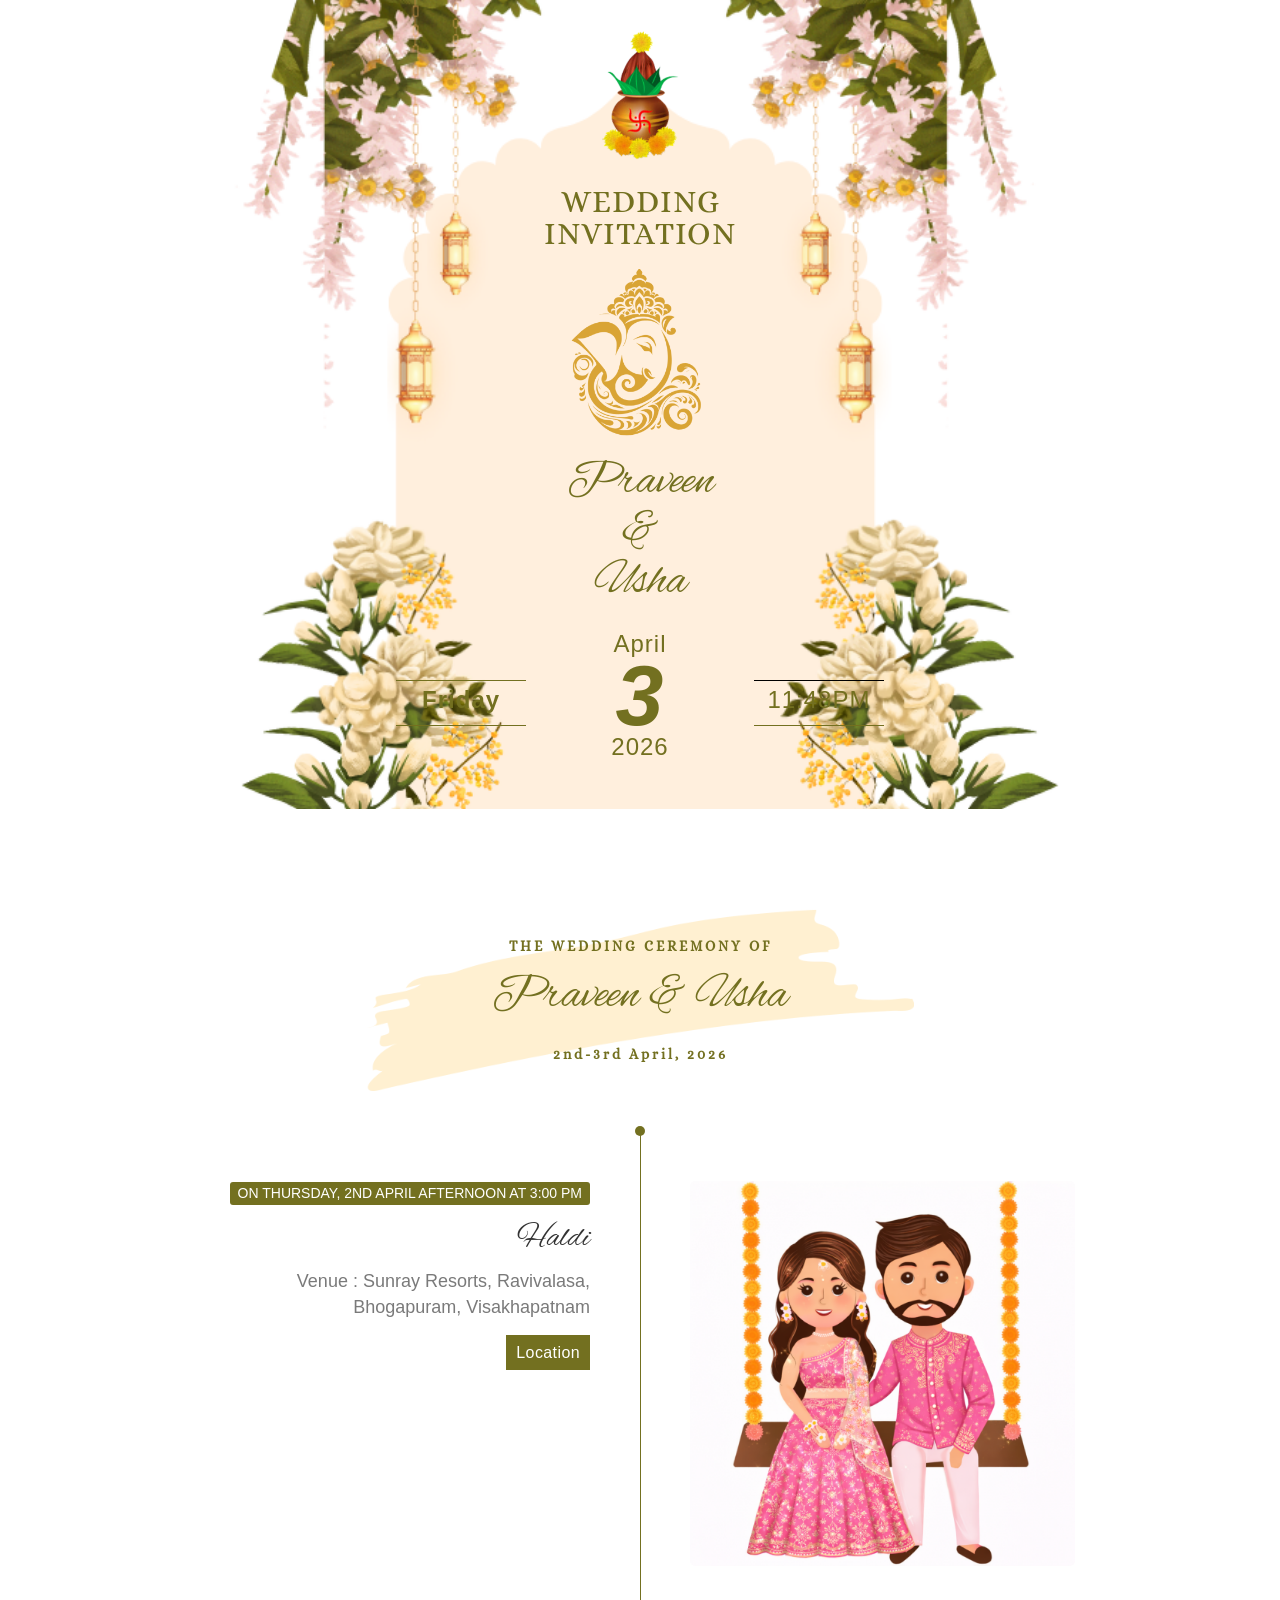
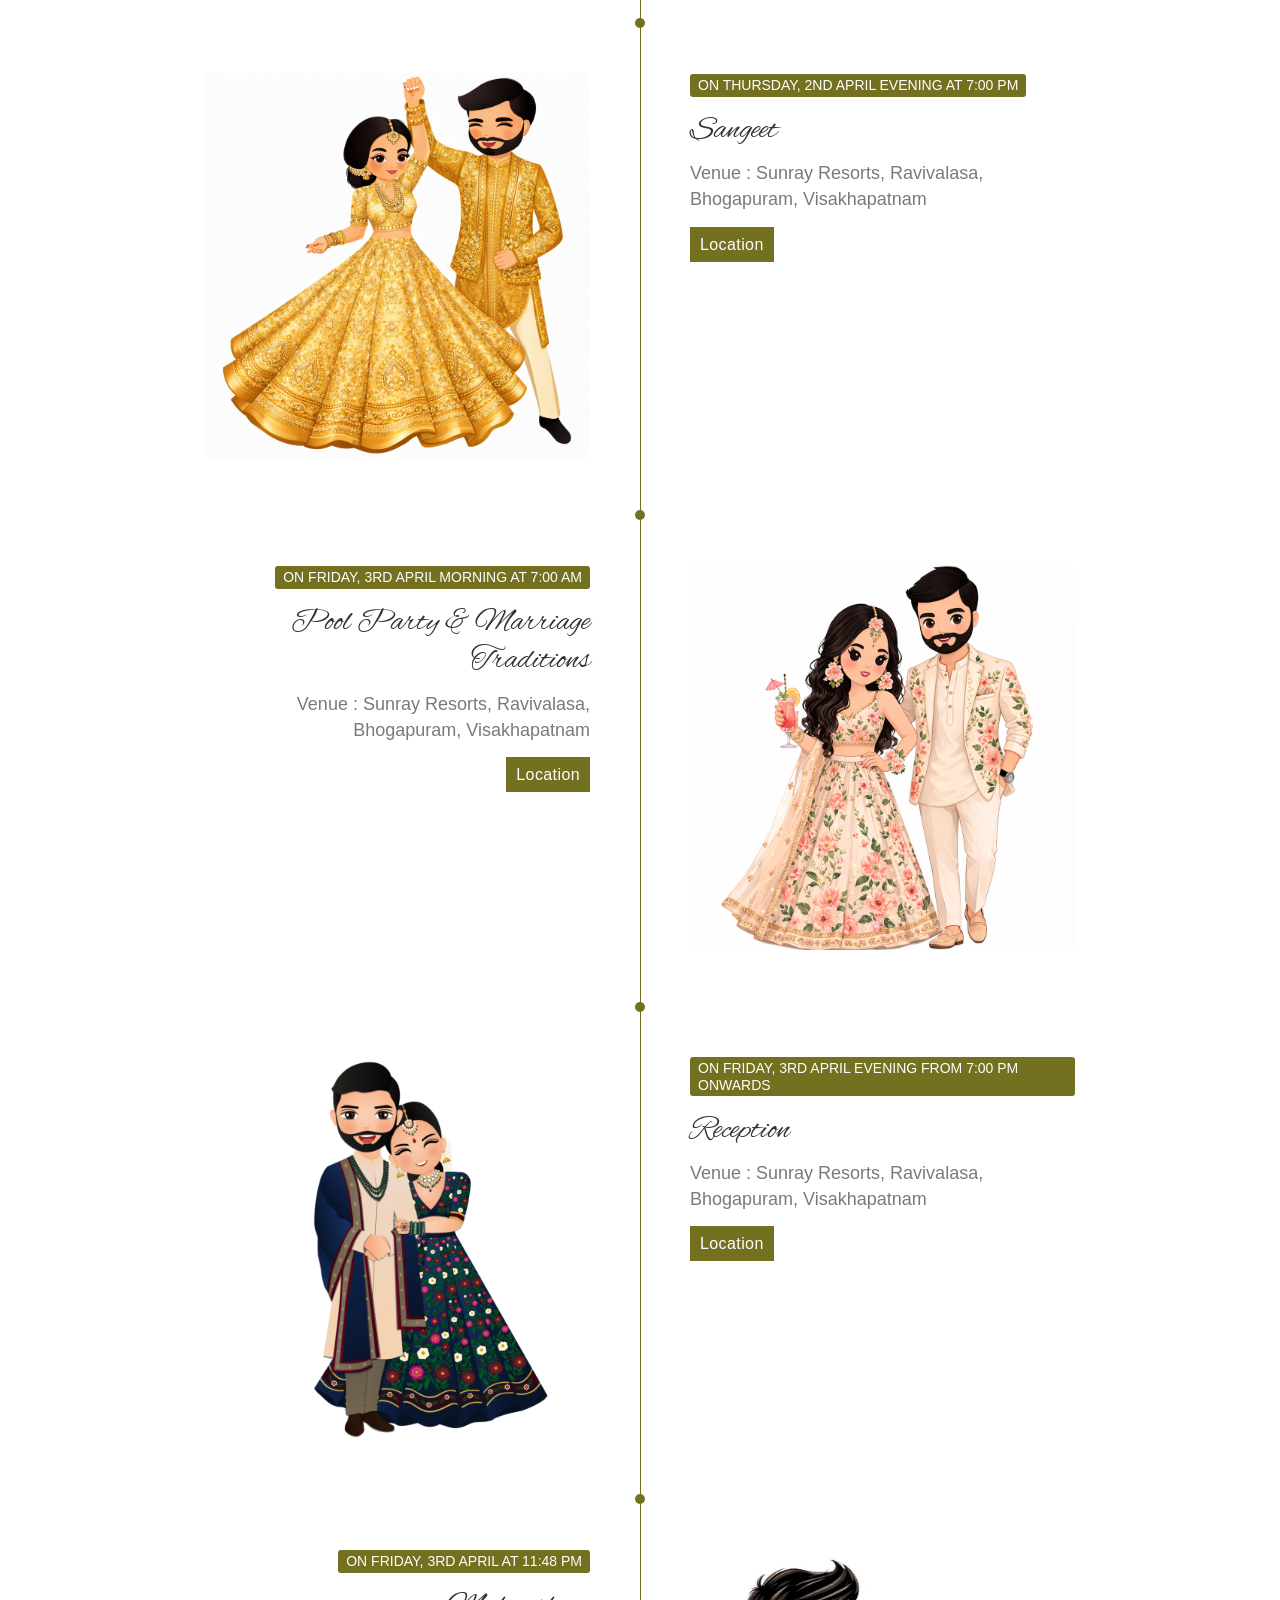
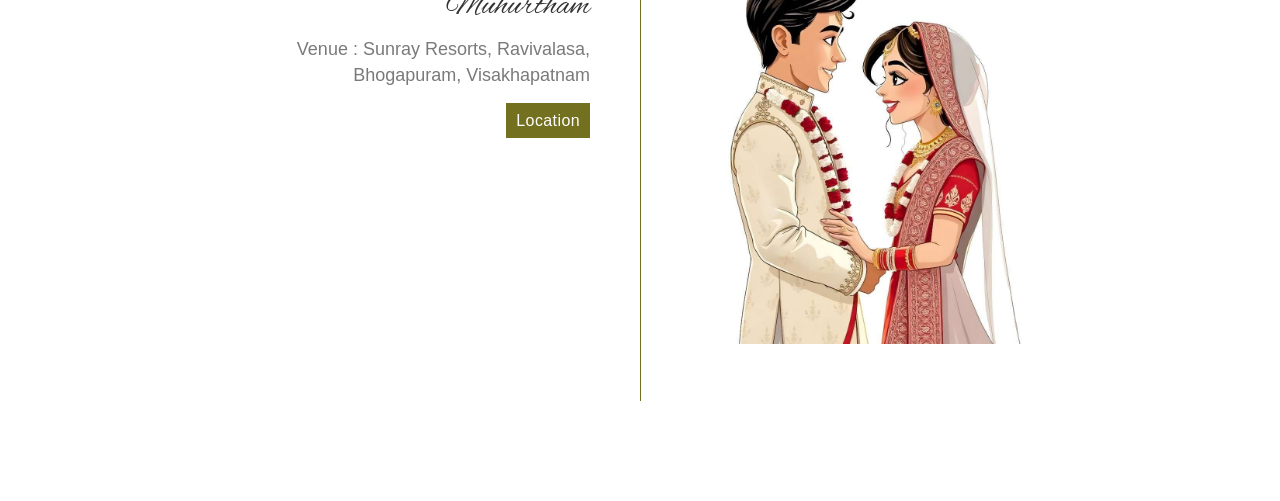
==== commit a81704ad: "all changes done" ====
--- a/index.html
+++ b/index.html
@@ -12,6 +12,21 @@
       }
       /*# sourceURL=wp-img-auto-sizes-contain-inline-css */
     </style>
+
+    <!-- new addings -->
+     <link href="https://fonts.googleapis.com/css2?family=Alice&display=swap" rel="stylesheet">
+      <link href="https://fonts.googleapis.com/css2?family=Alex+Brush&display=swap" rel="stylesheet">
+      <style>
+        .elementor-heading-title {
+          font-family: "Alice", sans-serif;
+          letter-spacing: 1px;
+          color: #737020;
+        }
+
+        
+        </style>
+    <!-- new addings -->
+
     <link
       rel="stylesheet"
       id="scap.flashblock-css"
@@ -1062,11 +1077,12 @@
                     src="wp-content/uploads/2023/11/Untitled-design-2023-11-09T100506.114.png"
                     class="attachment-large size-large wp-image-4427"
                     alt=""
+                   
                     srcset="
-                      https://olbum.in/wp-content/uploads/2023/11/Untitled-design-2023-11-09T100506.114.png         500w,
-                      https://olbum.in/wp-content/uploads/2023/11/Untitled-design-2023-11-09T100506.114-300x300.png 300w,
-                      https://olbum.in/wp-content/uploads/2023/11/Untitled-design-2023-11-09T100506.114-100x100.png 100w,
-                      https://olbum.in/wp-content/uploads/2023/11/Untitled-design-2023-11-09T100506.114-150x150.png 150w
+                      wp-content/uploads/2023/11/Untitled-design-2023-11-09T100506.114.png         500w,
+                      wp-content/uploads/2023/11/Untitled-design-2023-11-09T100506.114-300x300.png 300w,
+                      wp-content/uploads/2023/11/Untitled-design-2023-11-09T100506.114-100x100.png 100w,
+                      wp-content/uploads/2023/11/Untitled-design-2023-11-09T100506.114-150x150.png 150w
                     "
                     sizes="(max-width: 500px) 100vw, 500px"
                   />
@@ -1238,7 +1254,7 @@
                       <h4
                         class="elementor-heading-title elementor-size-default"
                       >
-                        8:06 PM
+                      11:48PM
                       </h4>
                     </div>
                   </div>
@@ -1292,7 +1308,8 @@
                 data-widget_type="heading.default"
               >
                 <div class="elementor-widget-container">
-                  <h2 class="elementor-heading-title elementor-size-default">
+                  <h2 style="font-family:'Alex Brush', cursive; font-size:48px; line-height:50px; letter-spacing:0px; color:#737020;">
+                    
                     Praveen &amp; Usha
                   </h2>
                 </div>
@@ -1383,9 +1400,11 @@
                       </div>
                       <div class="history-image">
                         <div class="naeep-image">
+                          <!-- src="wp-content/uploads/2024/11/Untitled-design-56.jpg" -->
                           <img
                             decoding="async"
-                            src="wp-content/uploads/2024/11/Untitled-design-56.jpg"
+                            
+                            src="wp-content/uploads/2024/11/puhaldi.png"
                             alt="Haldi"
                           />
                         </div>
@@ -1417,7 +1436,7 @@
                         <div class="naeep-image">
                           <img
                             decoding="async"
-                            src="wp-content/uploads/2024/09/Untitled-design-37.png"
+                            src="wp-content/uploads/2024/09/pusangeet.png"
                             alt="Sangeet followed by Dinner"
                           />
                         </div>
@@ -1446,7 +1465,7 @@
                         <div class="naeep-image">
                           <img
                             decoding="async"
-                            src="wp-content/uploads/2024/11/Pink-Floral-Indian-Wedding-Ceremony-Invitation-Instagram-Reels-Video-e1731335886994-168x300-1.png"
+                            src="wp-content/uploads/2024/11/poolpu.png"
                             alt="Pradhanam / Engagement  followed by Lunch"
                           />
                         </div>
@@ -1460,7 +1479,7 @@
                           Friday, 3rd April Evening from 7:00 PM onwards
                         </h5>
                         <h3 class="history-title">
-                          Reception followed by Dinner
+                          Reception
                         </h3>
                         <p>Venue : Sunray Resorts, Ravivalasa, Bhogapuram, Visakhapatnam</p>
                         <div class="naeep-link-wrap">
@@ -1487,7 +1506,7 @@
                         <span></span>
                         <h5>
                           On
-                          Friday, 3rd April at 8:06 PM 
+                          Friday, 3rd April at 11:48 PM 
                         </h5>
                         <h3 class="history-title">Muhurtham</h3>
                         <p>Venue : Sunray Resorts, Ravivalasa, Bhogapuram, Visakhapatnam</p>
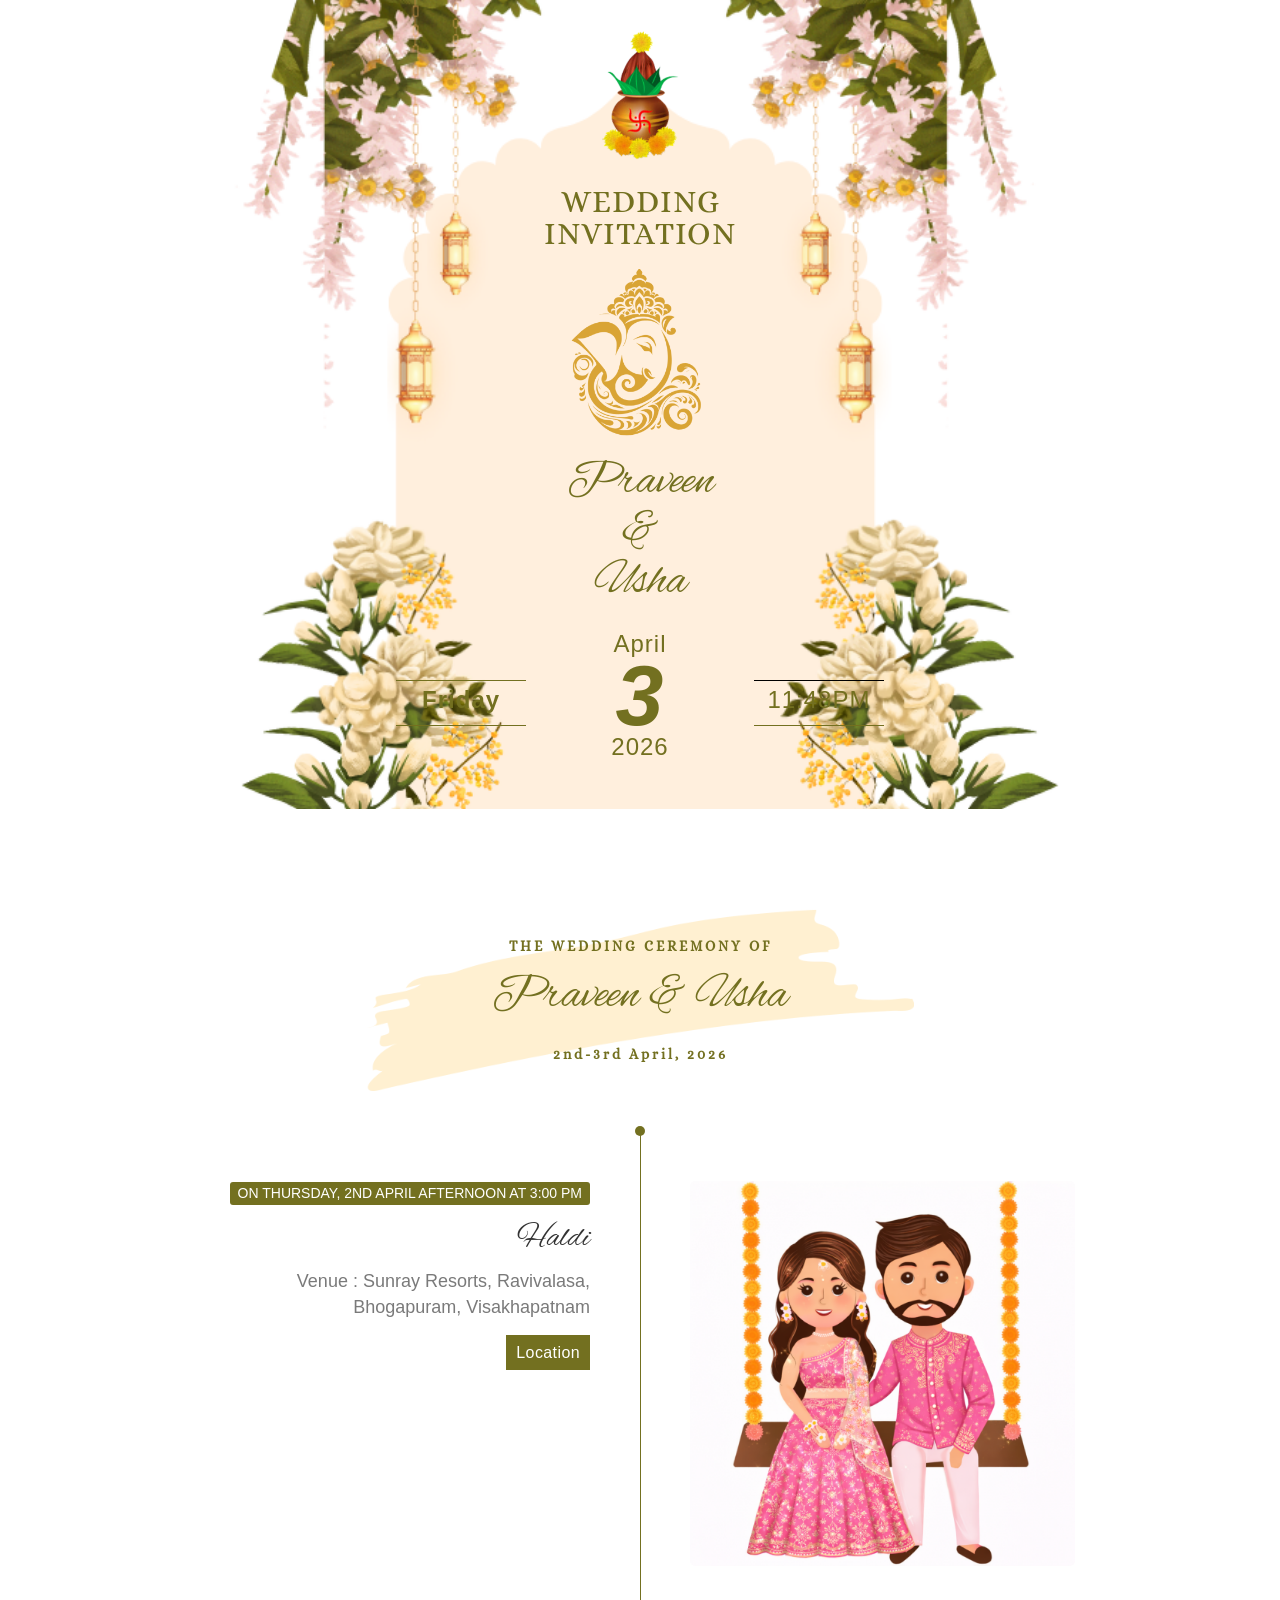
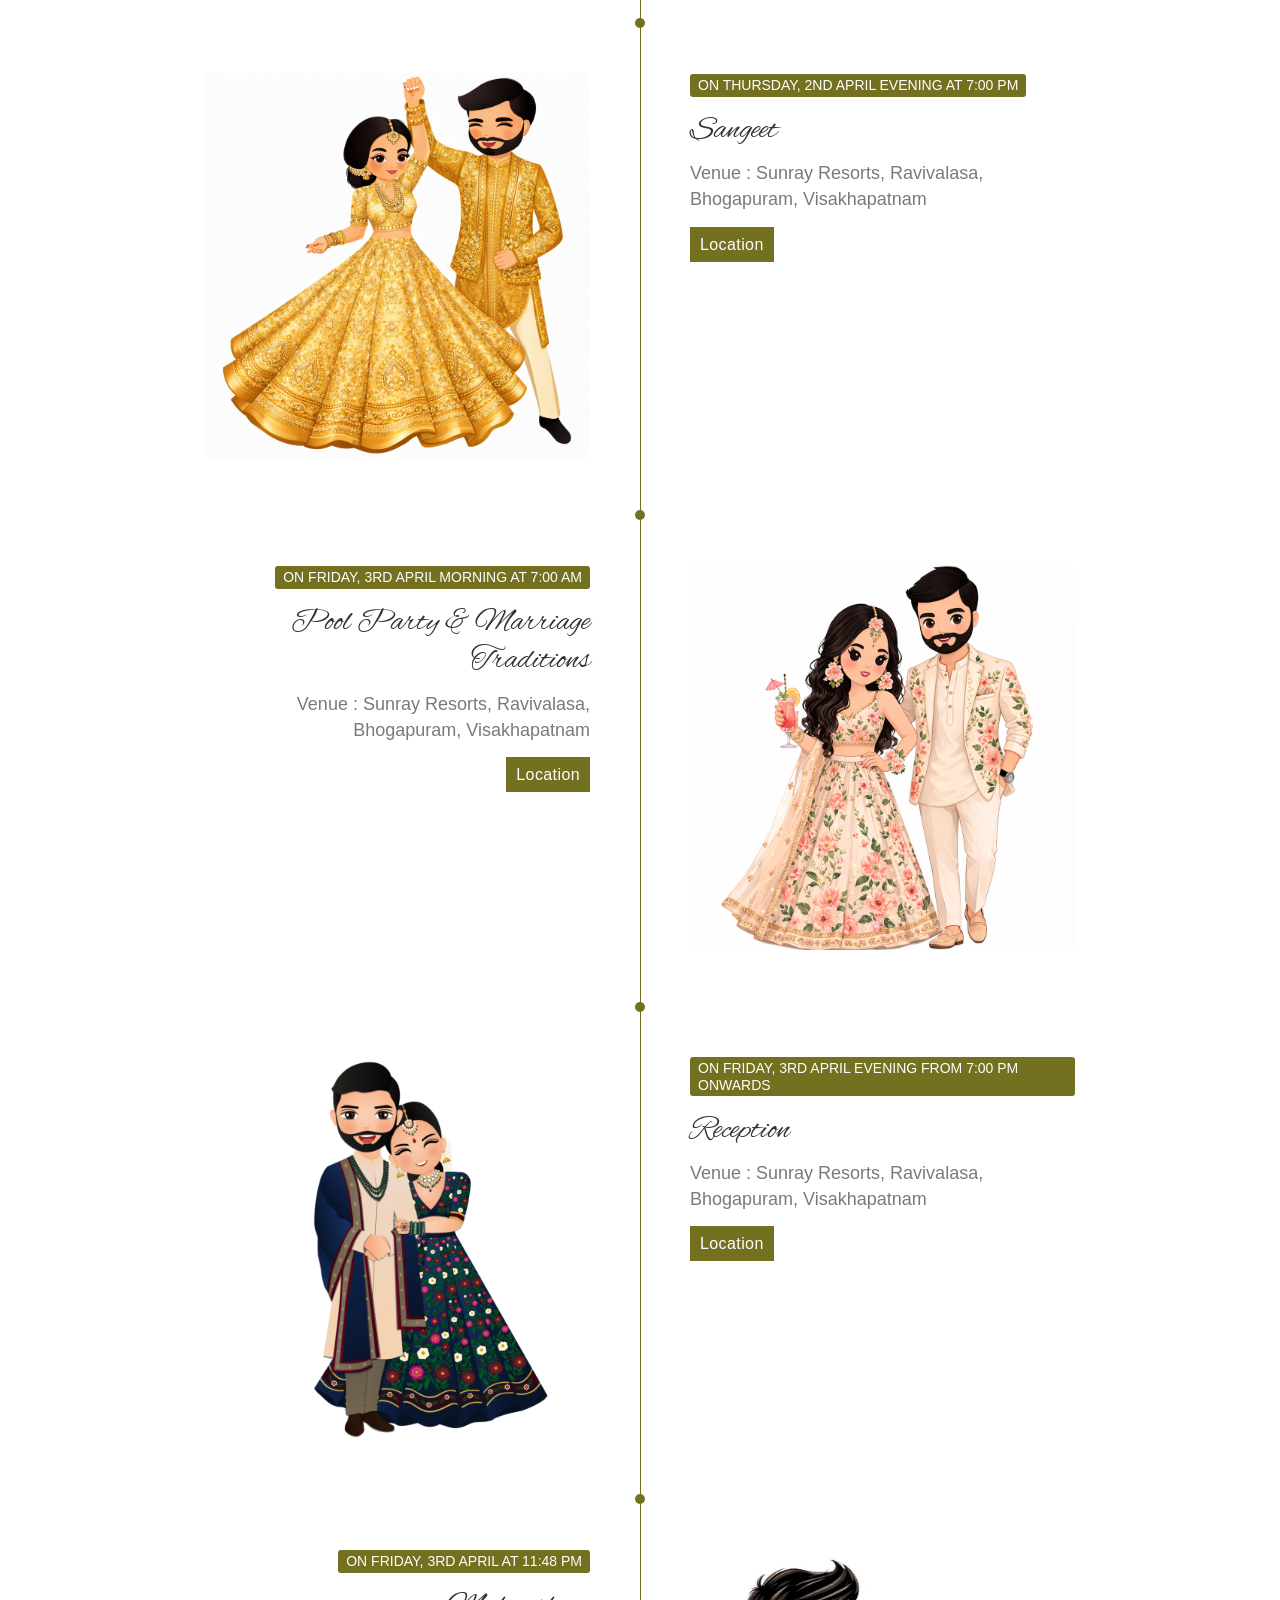
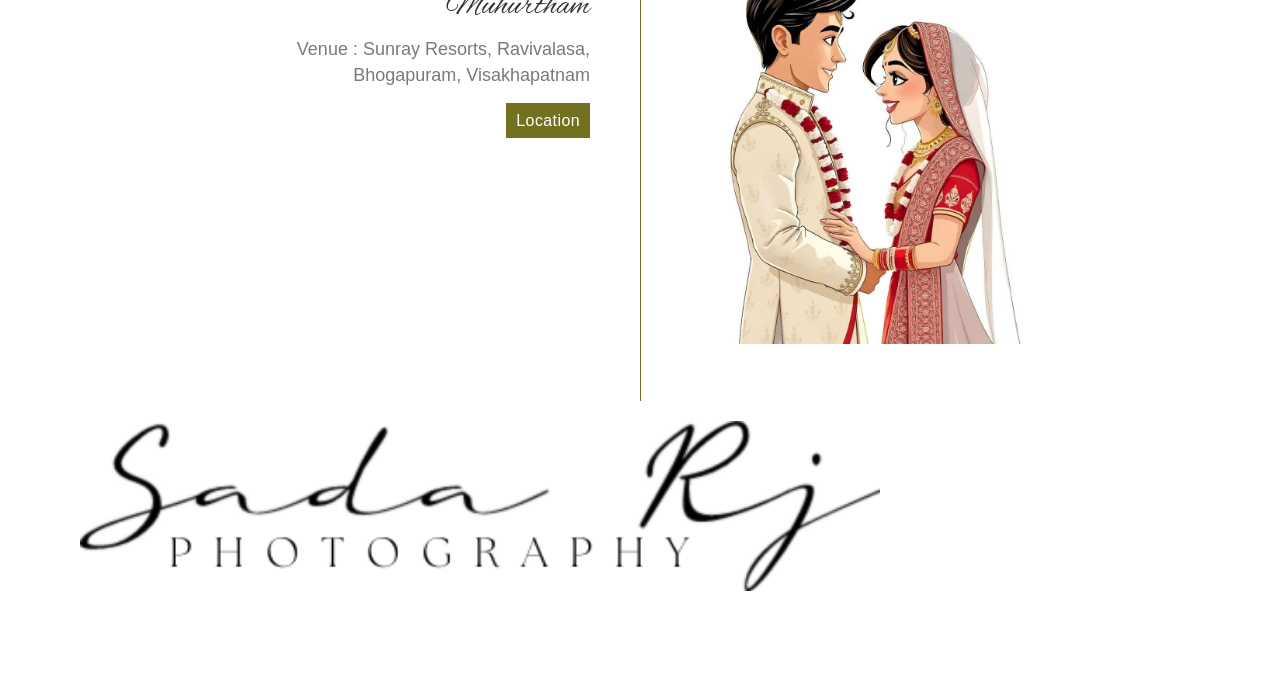
==== commit 75fb2b4c: "sada raj logo add" ====
--- a/index.html
+++ b/index.html
@@ -1532,6 +1532,8 @@
                   </div>
                 </div>
               </div>
+              <img src="wp-content/uploads/2024/07/SADA_rj_logo.png" width="800"
+                    height="359" alt="sada rj logo"/>
               <!-- <div
                 class="elementor-element elementor-element-ee71722 elementor-widget elementor-widget-video"
                 data-id="ee71722"
@@ -1608,8 +1610,9 @@
                 data-element_type="widget"
                 data-widget_type="image.default"
               >
-                <div class="elementor-widget-container">
-                  <!-- <img
+              
+                <!-- <div class="elementor-widget-container">
+                  <img
                     decoding="async"
                     width="800"
                     height="359"
@@ -1622,8 +1625,8 @@
                       https://olbum.in/wp-content/uploads/2024/07/Chaitanya-Photography-Logo-IMG_5260-1024x459-1-768x344.png  768w
                     "
                     sizes="(max-width: 800px) 100vw, 800px"
-                  /> -->
-                </div>
+                  />
+                </div> -->
               </div>
               <div
                 class="elementor-element elementor-element-a02020e elementor-shape-circle elementor-grid-0 e-grid-align-center elementor-widget elementor-widget-social-icons"
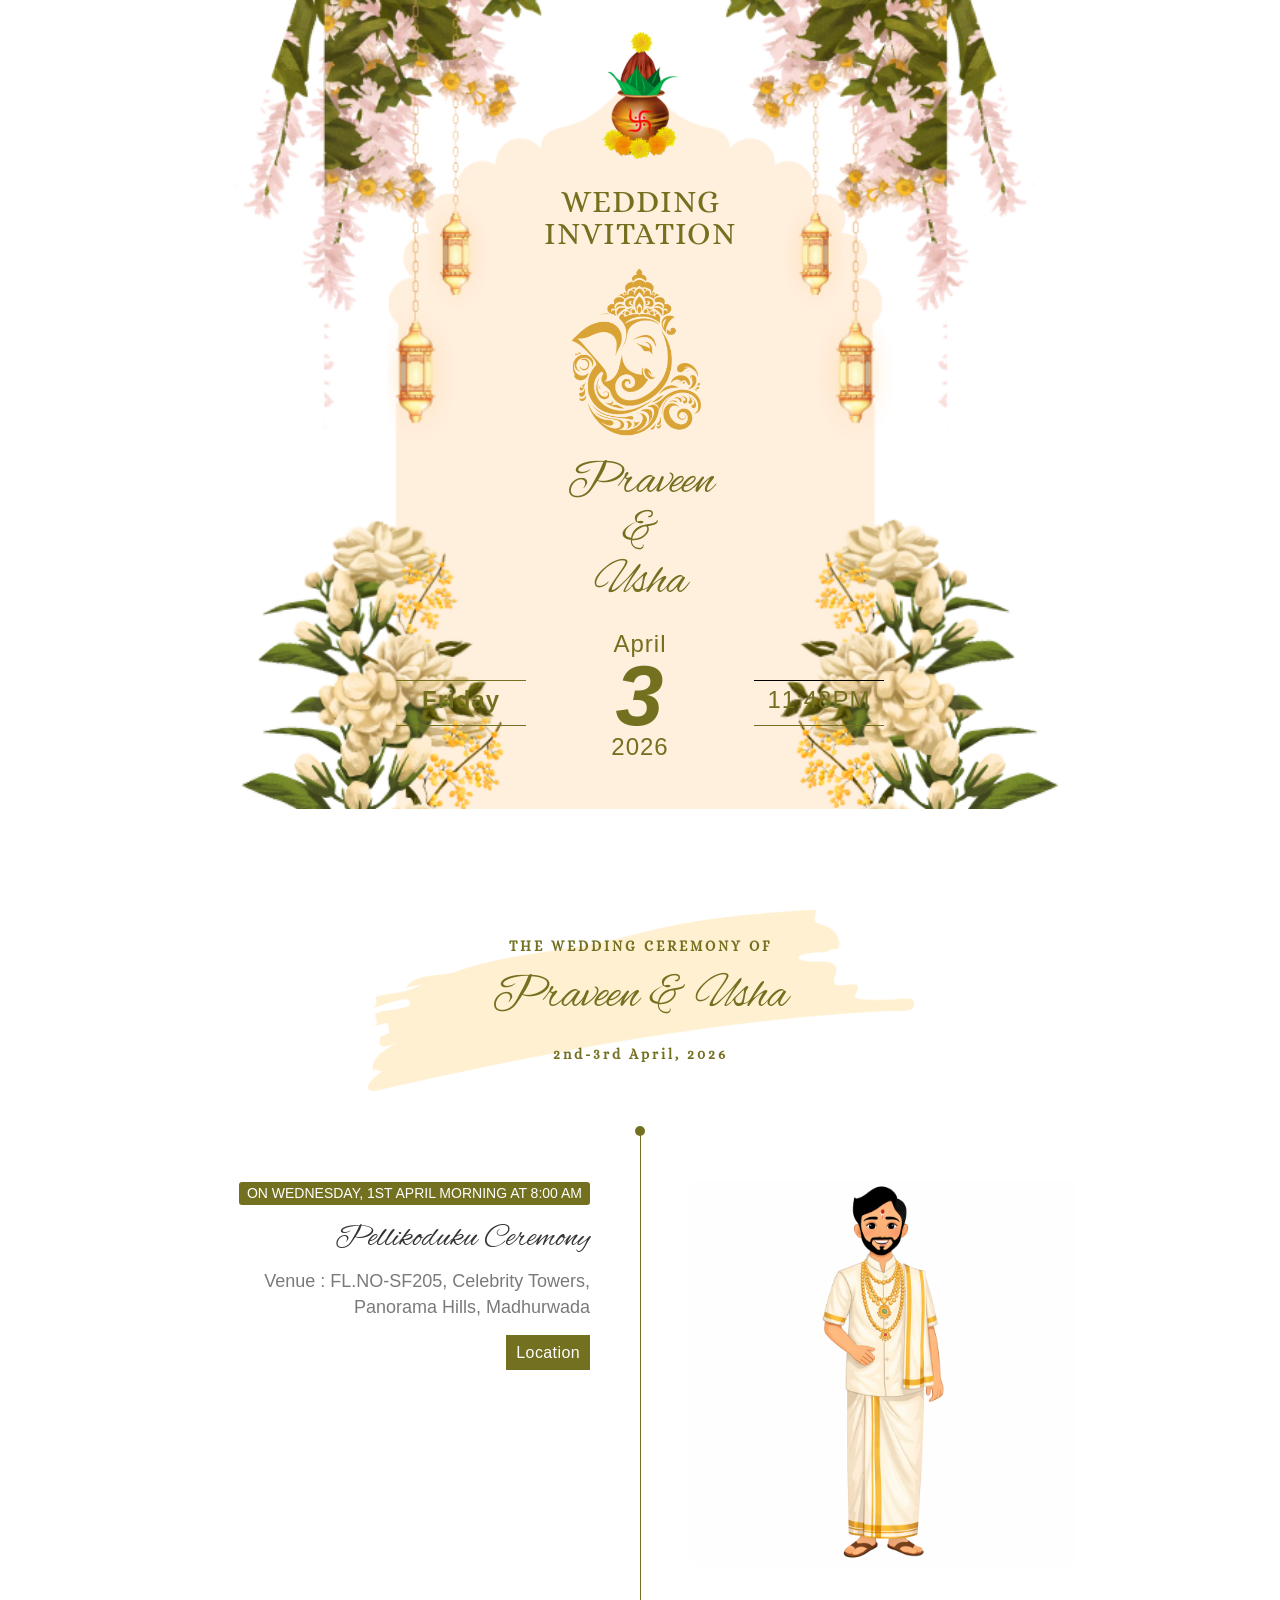
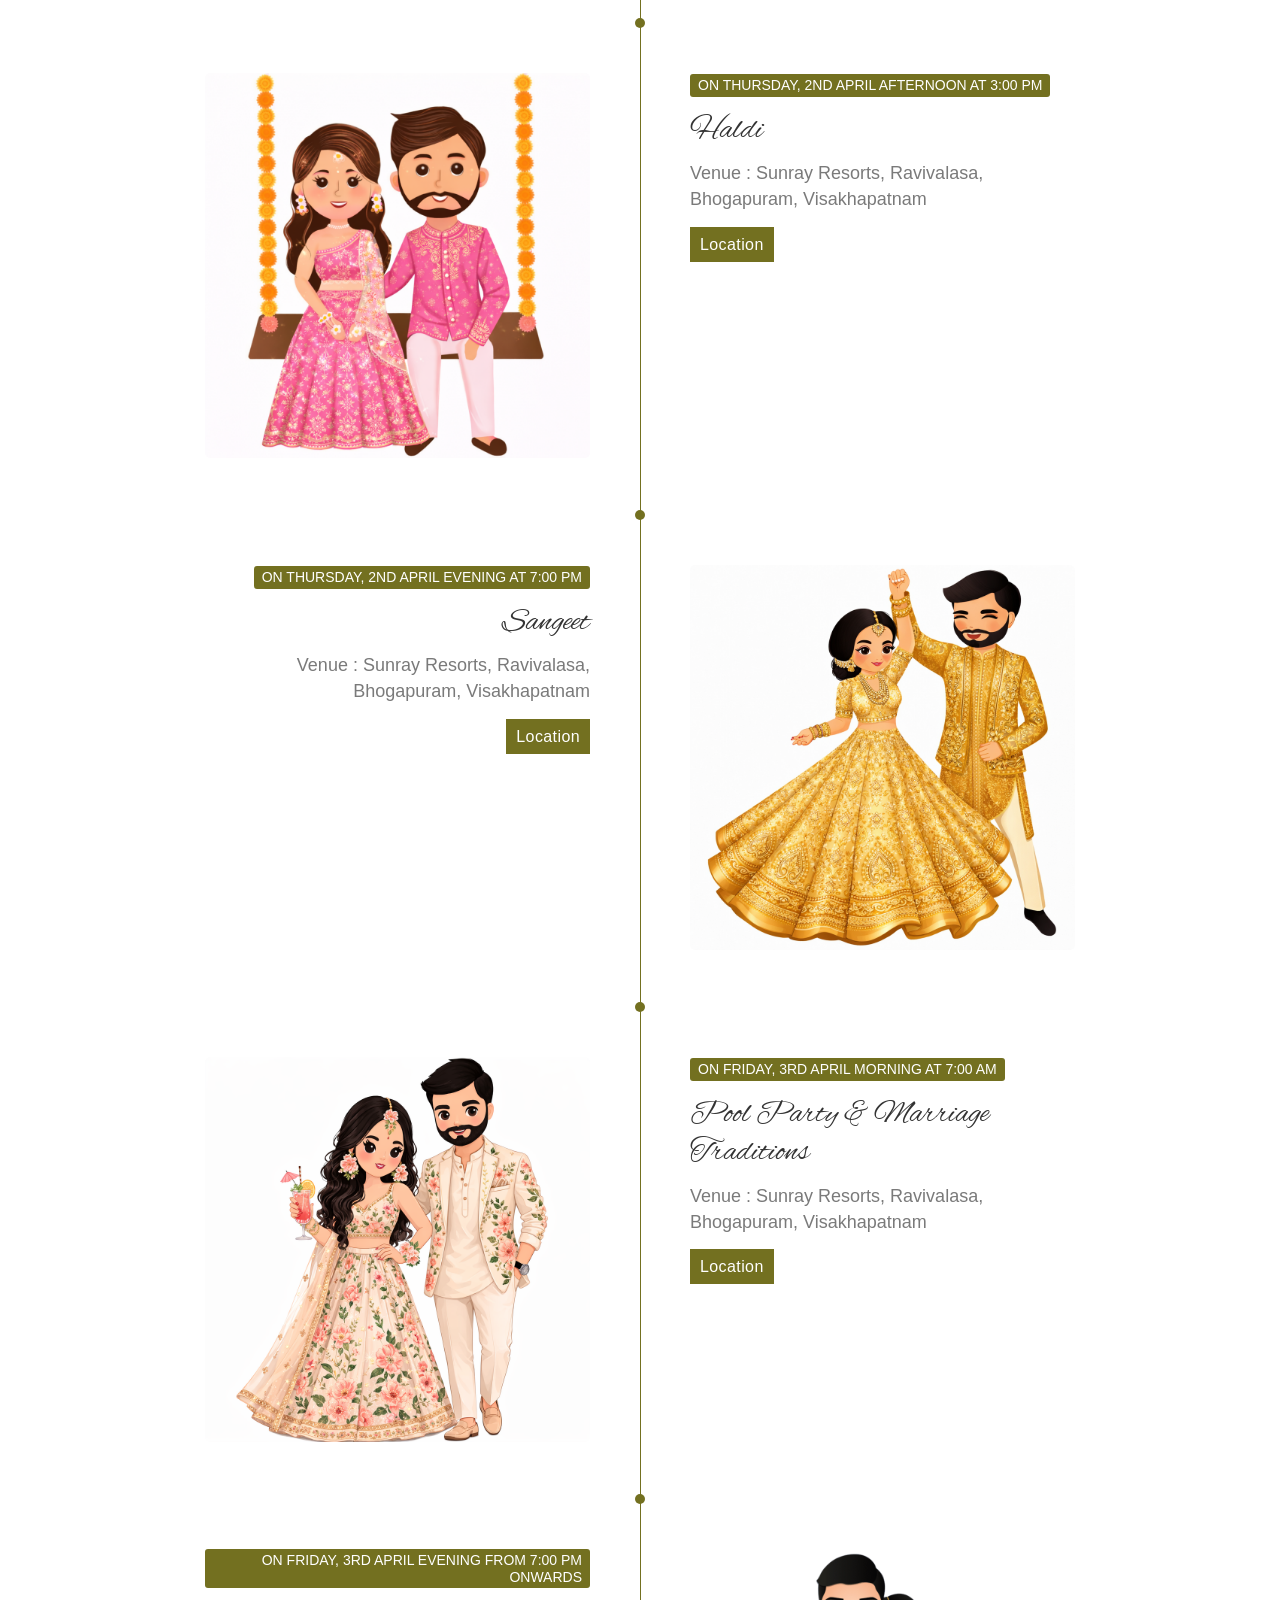
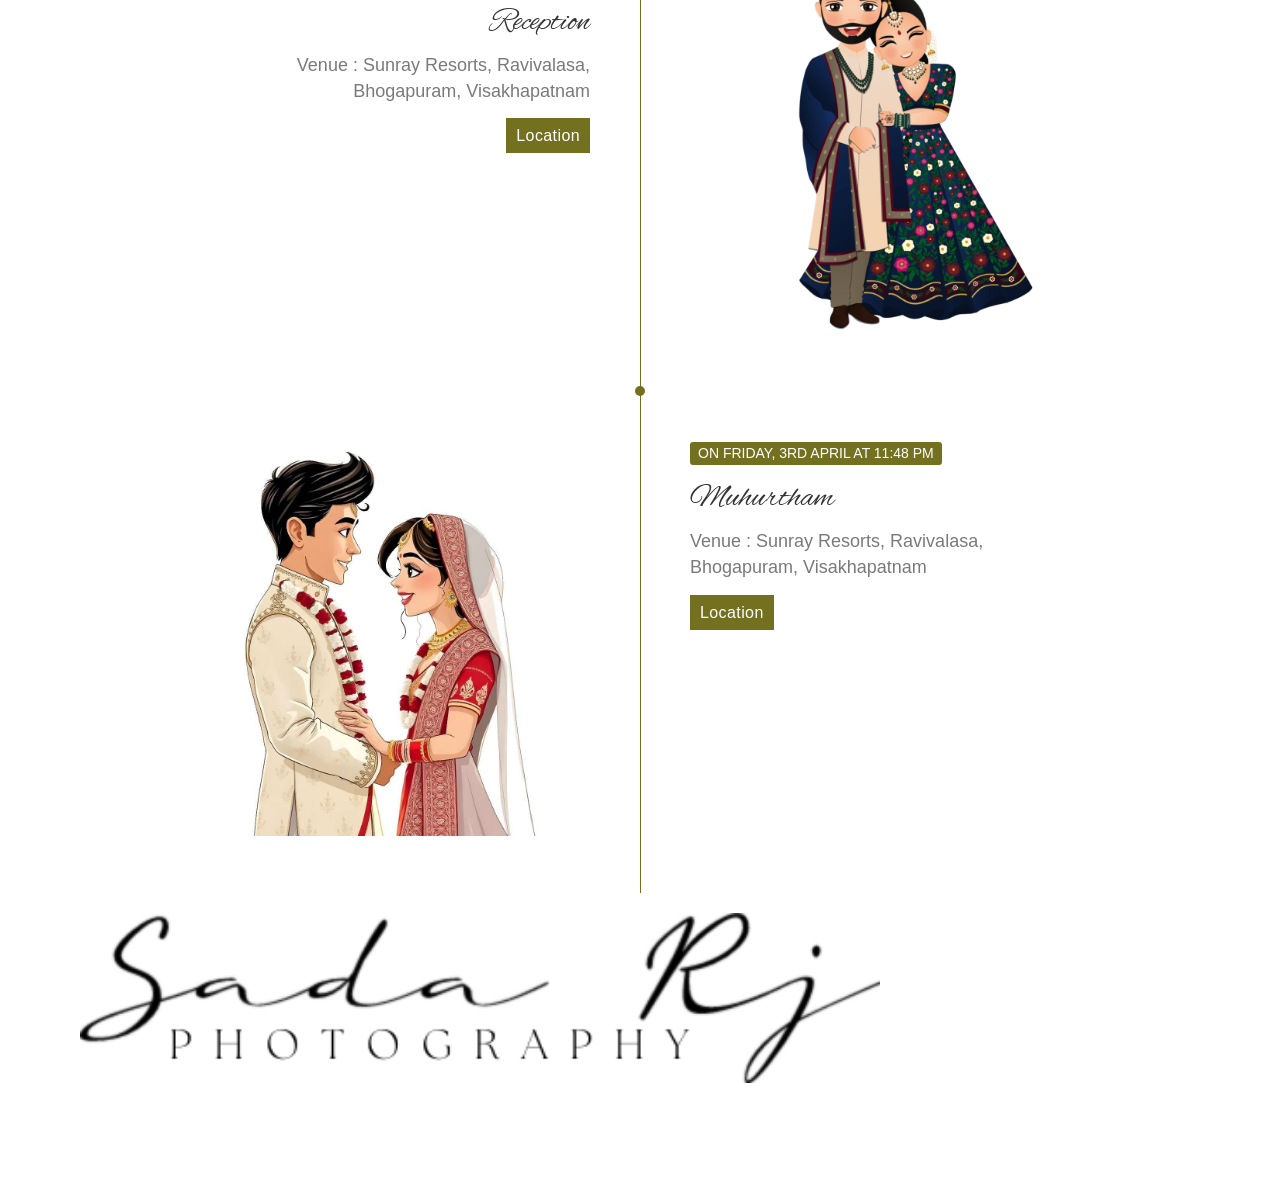
==== commit 8dc1af7a: "add groom ceremony" ====
--- a/index.html
+++ b/index.html
@@ -1350,22 +1350,21 @@
               >
                 <div class="elementor-widget-container">
                   <div class="naeep-history-wrap">
-                    <!-- <div class="naeep-history-item">
+                    <div class="naeep-history-item">
                       <div class="history-info">
                         <span></span>
                         <h5>
-                          <i class="fas fa-clock" aria-hidden="true"></i> On
-                          Thursday, 12th December Evening at 4:00 PM,
+                          On
+                          Wednesday, 1st April Morning at 8:00 AM
                         </h5>
                         <h3 class="history-title">
-                          Mehendi followed by Dinner
+                          Pellikoduku Ceremony
                         </h3>
                         <p>
-                          Venue : Community Hall, 3rd floor, VIP Towers, VIP
-                          Road, Asilmetta
+                          Venue : FL.NO-SF205, Celebrity Towers, Panorama Hills, Madhurwada
                         </p>
                         <div class="naeep-link-wrap">
-                          <a href="#" target="_blank" class="naeep-link"
+                          <a href="https://maps.app.goo.gl/jBCusPLDjF3eUwVL7" target="_blank" class="naeep-link"
                             >Location</a
                           >
                         </div>
@@ -1374,12 +1373,12 @@
                         <div class="naeep-image">
                           <img
                             decoding="async"
-                            src="wp-content/uploads/2024/11/Untitled-design-57.jpg"
-                            alt="Mehendi followed by Dinner"
+                            src="wp-content/uploads/2024/09/groom.png"
+                            alt="Pellikoduku Ceremony"
                           />
                         </div>
                       </div>
-                    </div> -->
+                    </div>
                     <div class="naeep-history-item">
                       <div class="history-info">
                         <span></span>
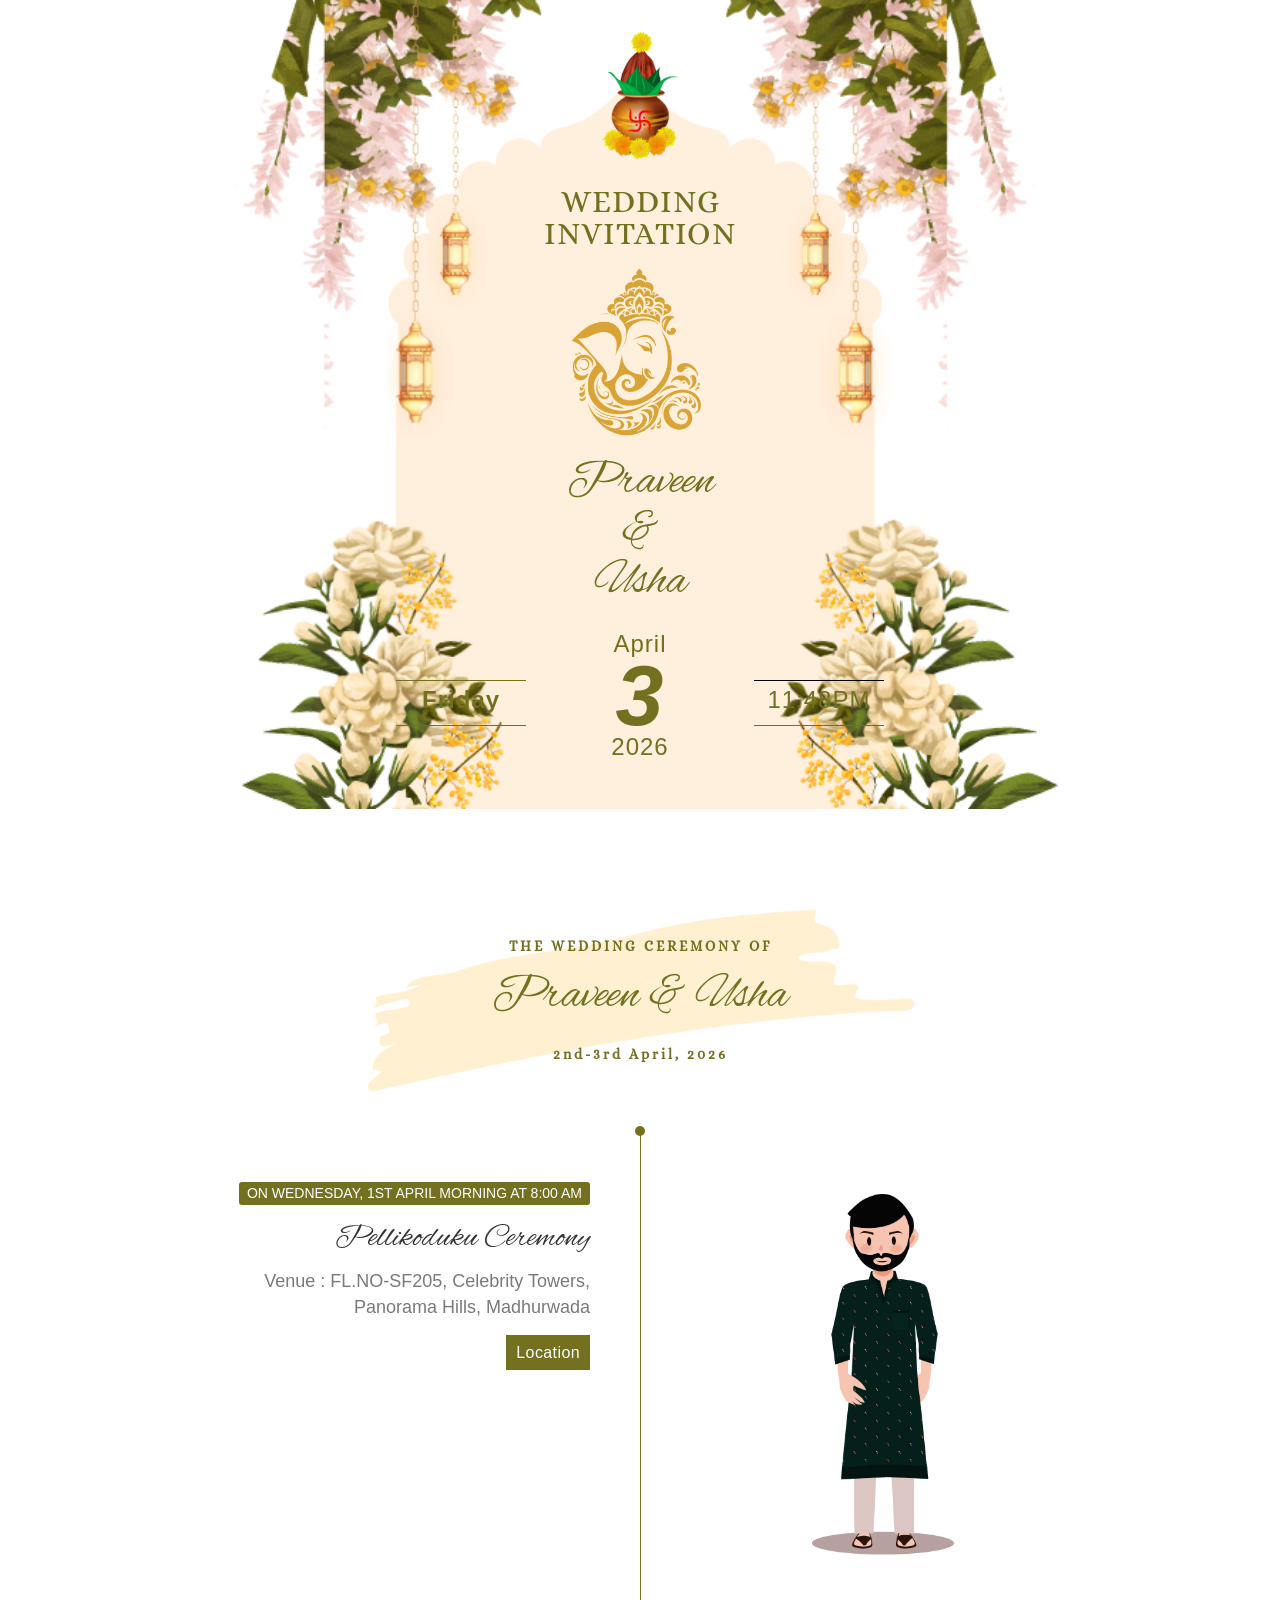
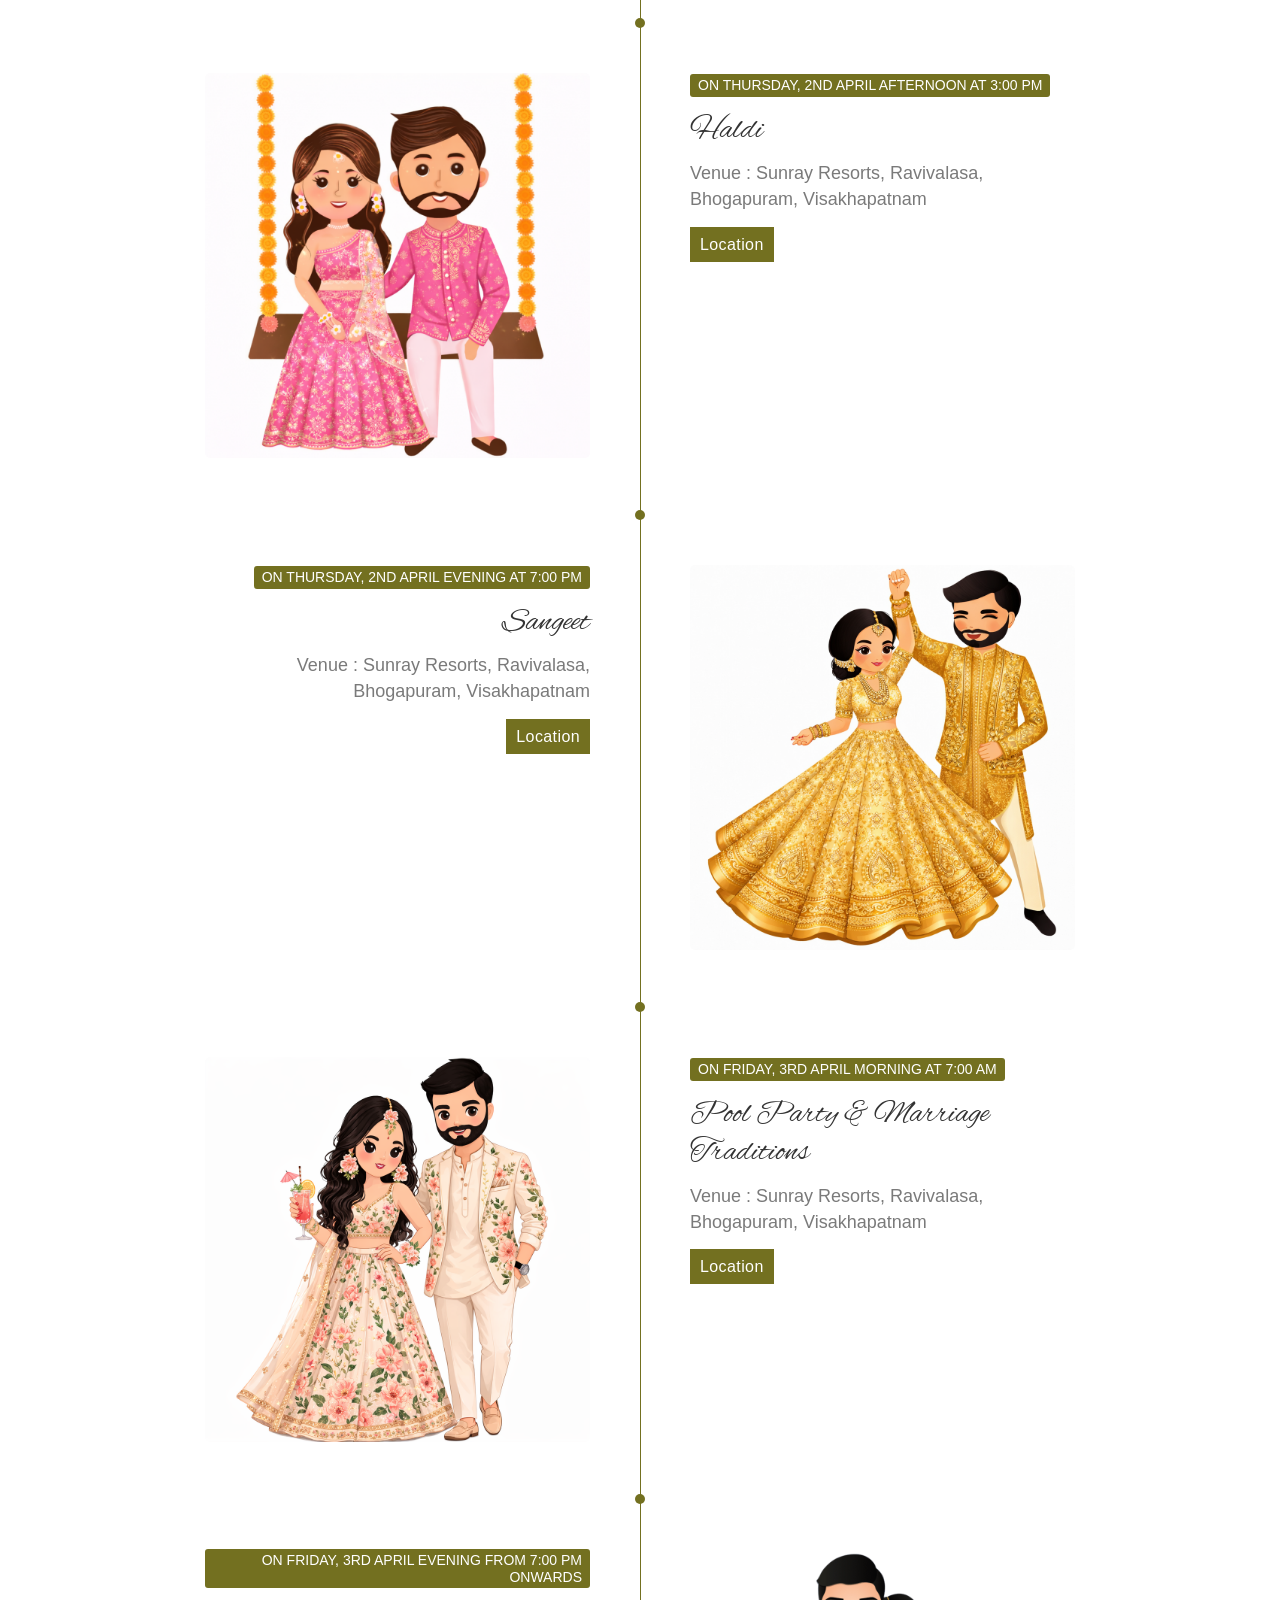
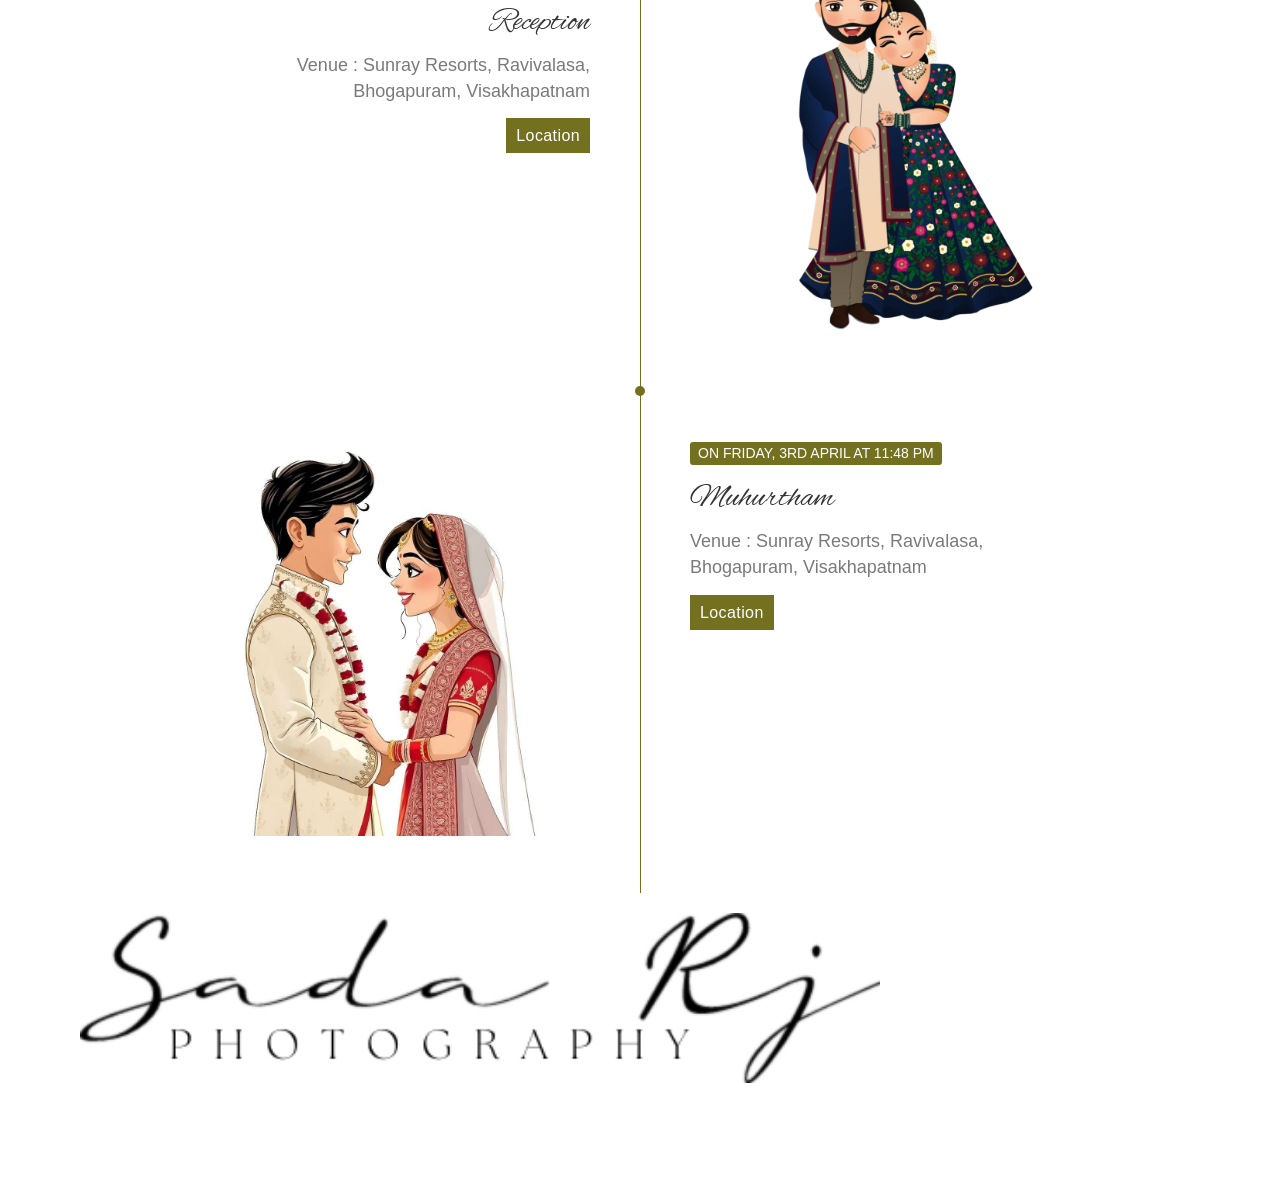
==== commit 0c1942ab: "meta tags add" ====
--- a/index.html
+++ b/index.html
@@ -4,6 +4,11 @@
   <head>
     <meta charset="UTF-8" />
     <title>Praveen & Usha Wedding Invitation &#8211; RJ</title>
+    <meta property="og:title" content="Praveen & Usha Wedding Invitation">
+    <meta property="og:description" content="You are invited to celebrate our wedding.">
+    <meta property="og:image" content="https://praveen-usha-wedding-invitation.netlify.app/wp-content/uploads/2024/11/poolpu.png">
+    <meta property="og:type" content="website">
+
     <meta name="robots" content="max-image-preview:large" />
 
     <style id="wp-img-auto-sizes-contain-inline-css">
@@ -1373,8 +1378,8 @@
                         <div class="naeep-image">
                           <img
                             decoding="async"
-                            src="wp-content/uploads/2024/09/groom.png"
-                            alt="Pellikoduku Ceremony"
+                            src="wp-content/uploads/2024/09/groomp.png"
+                            alt="Pellikoduku Ceremony" #
                           />
                         </div>
                       </div>
